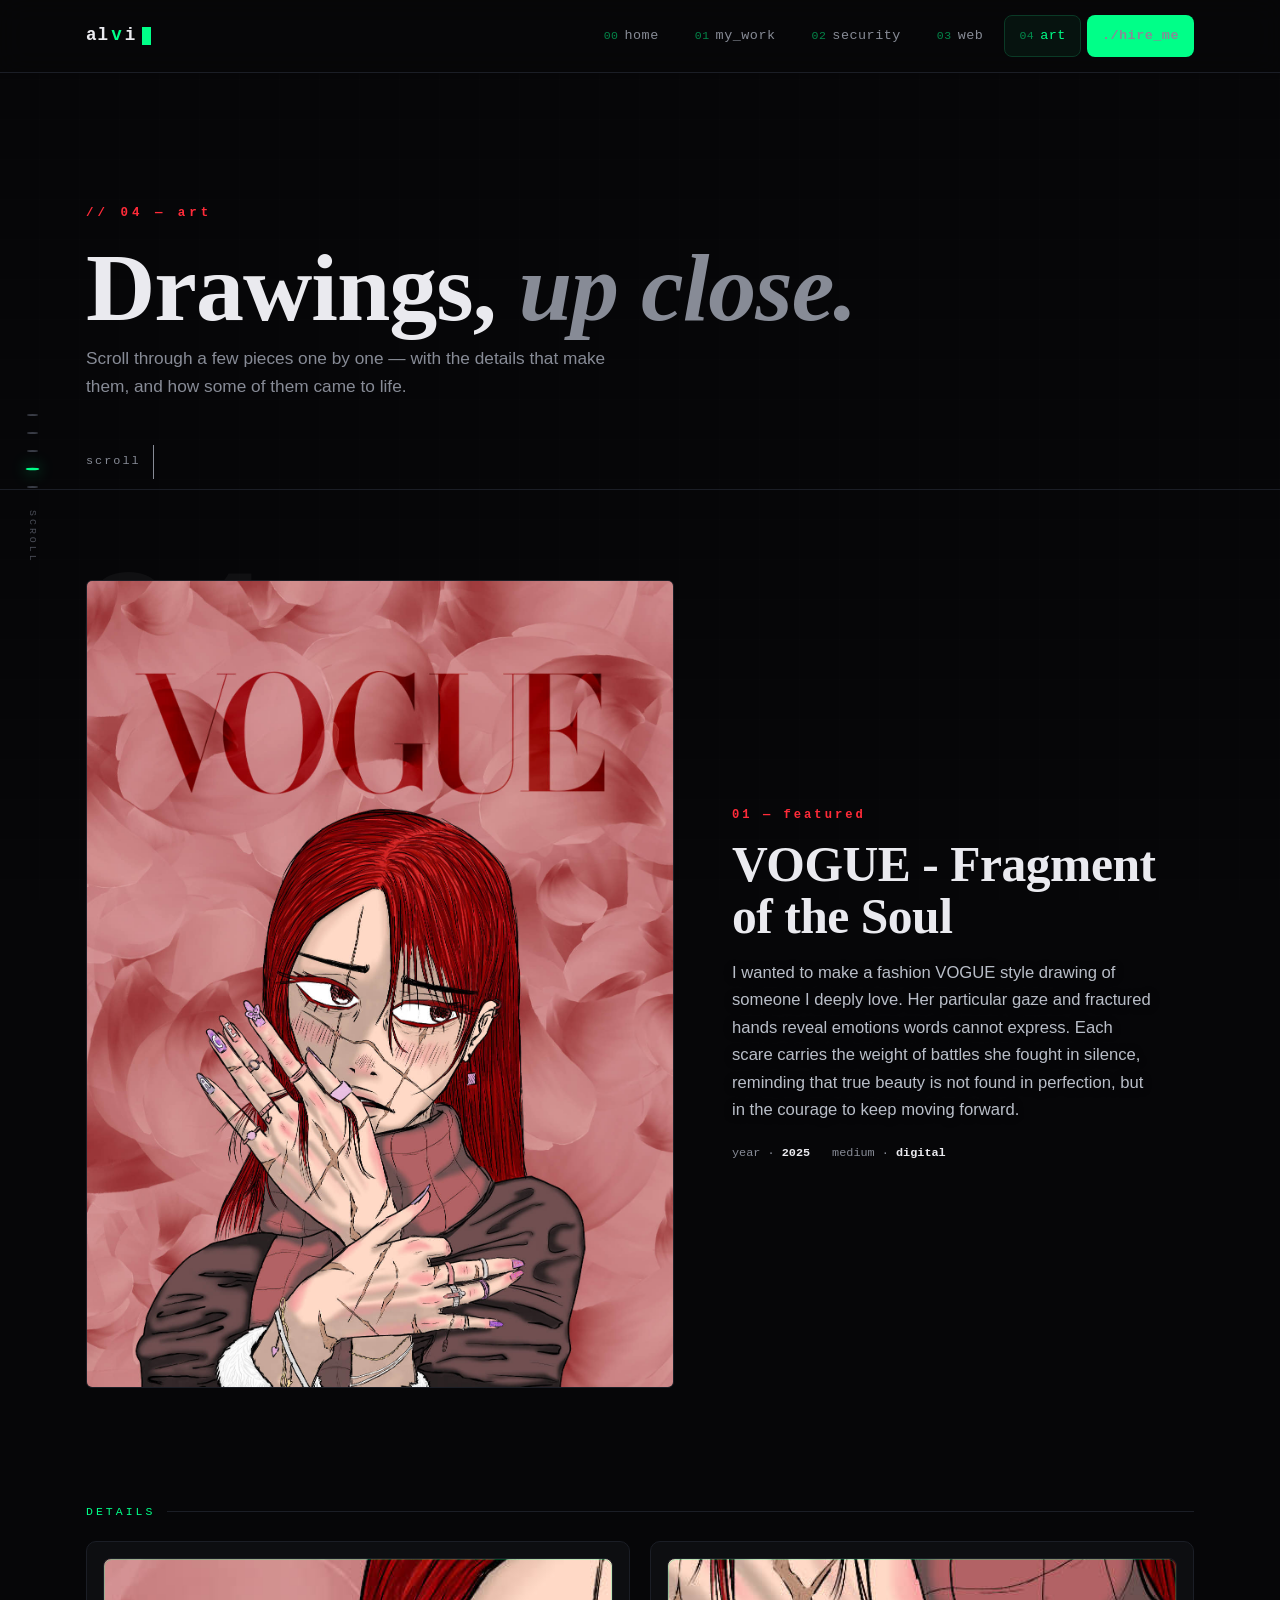
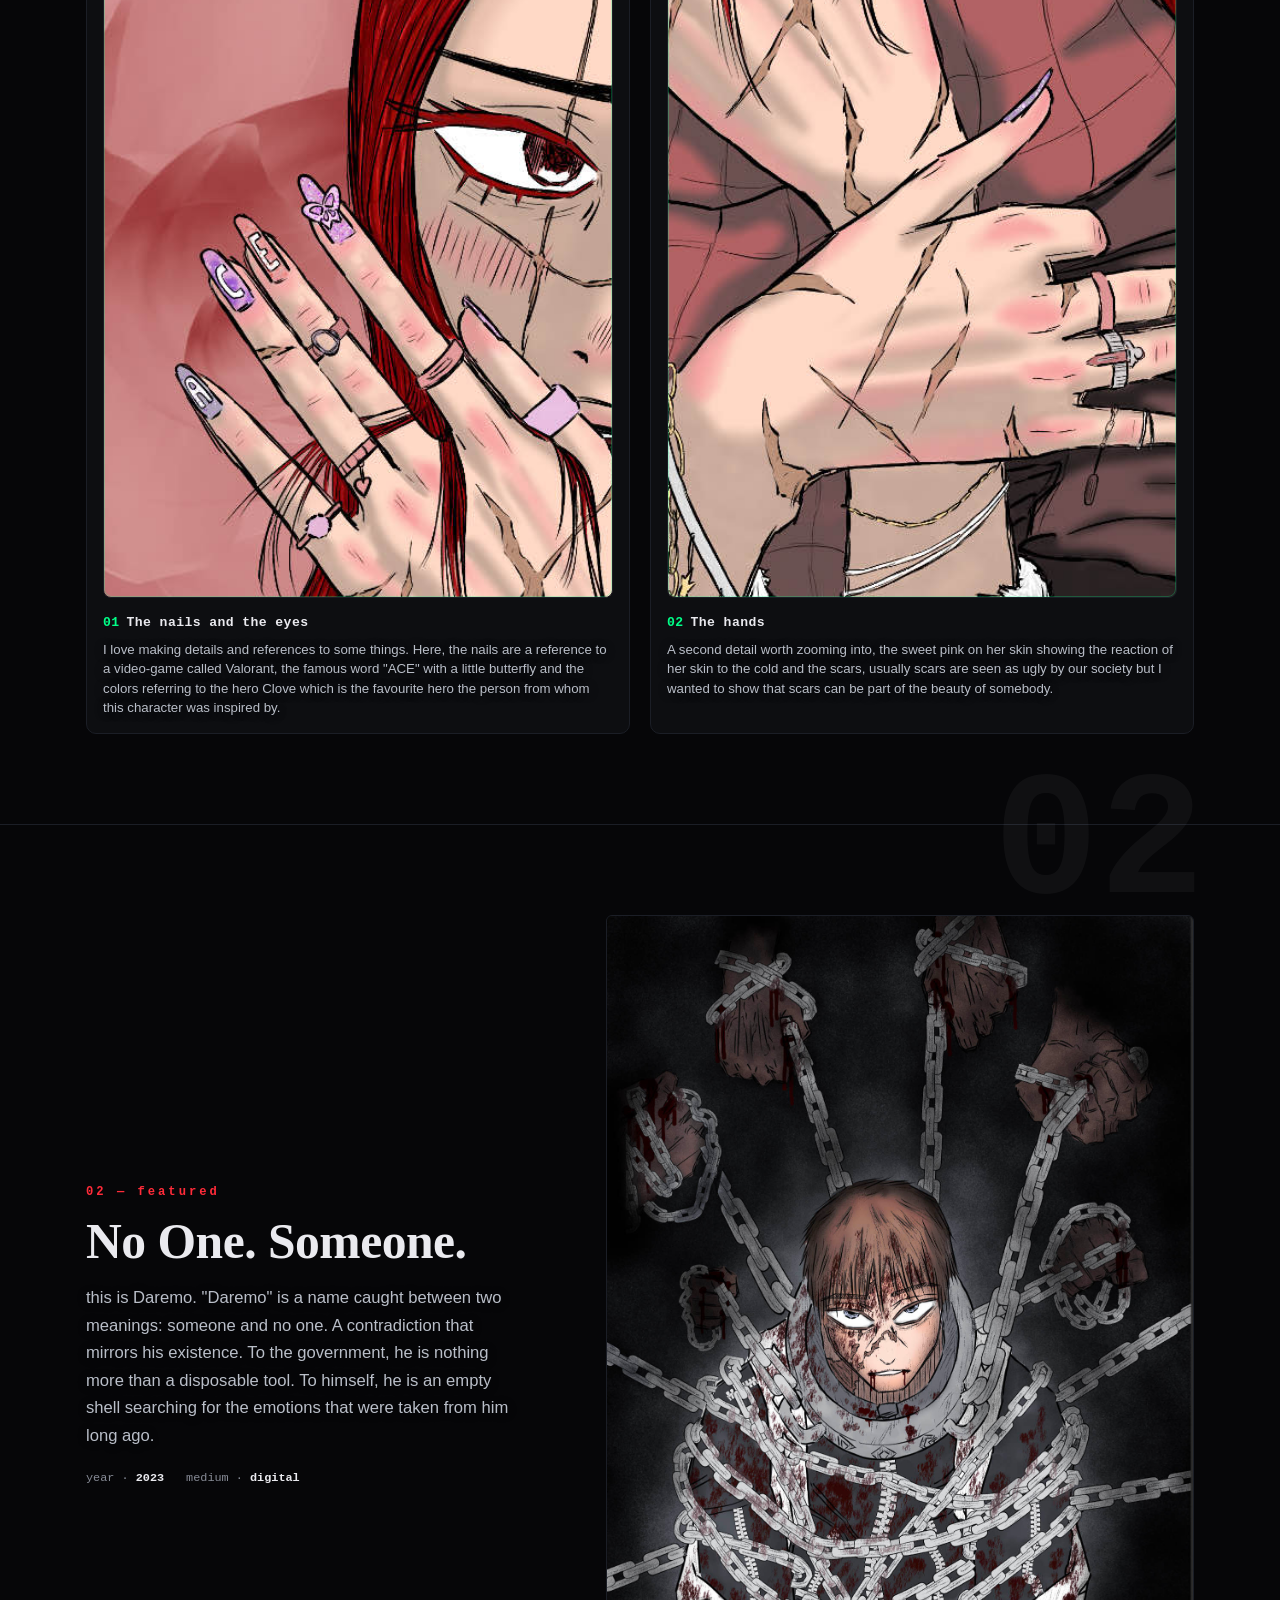
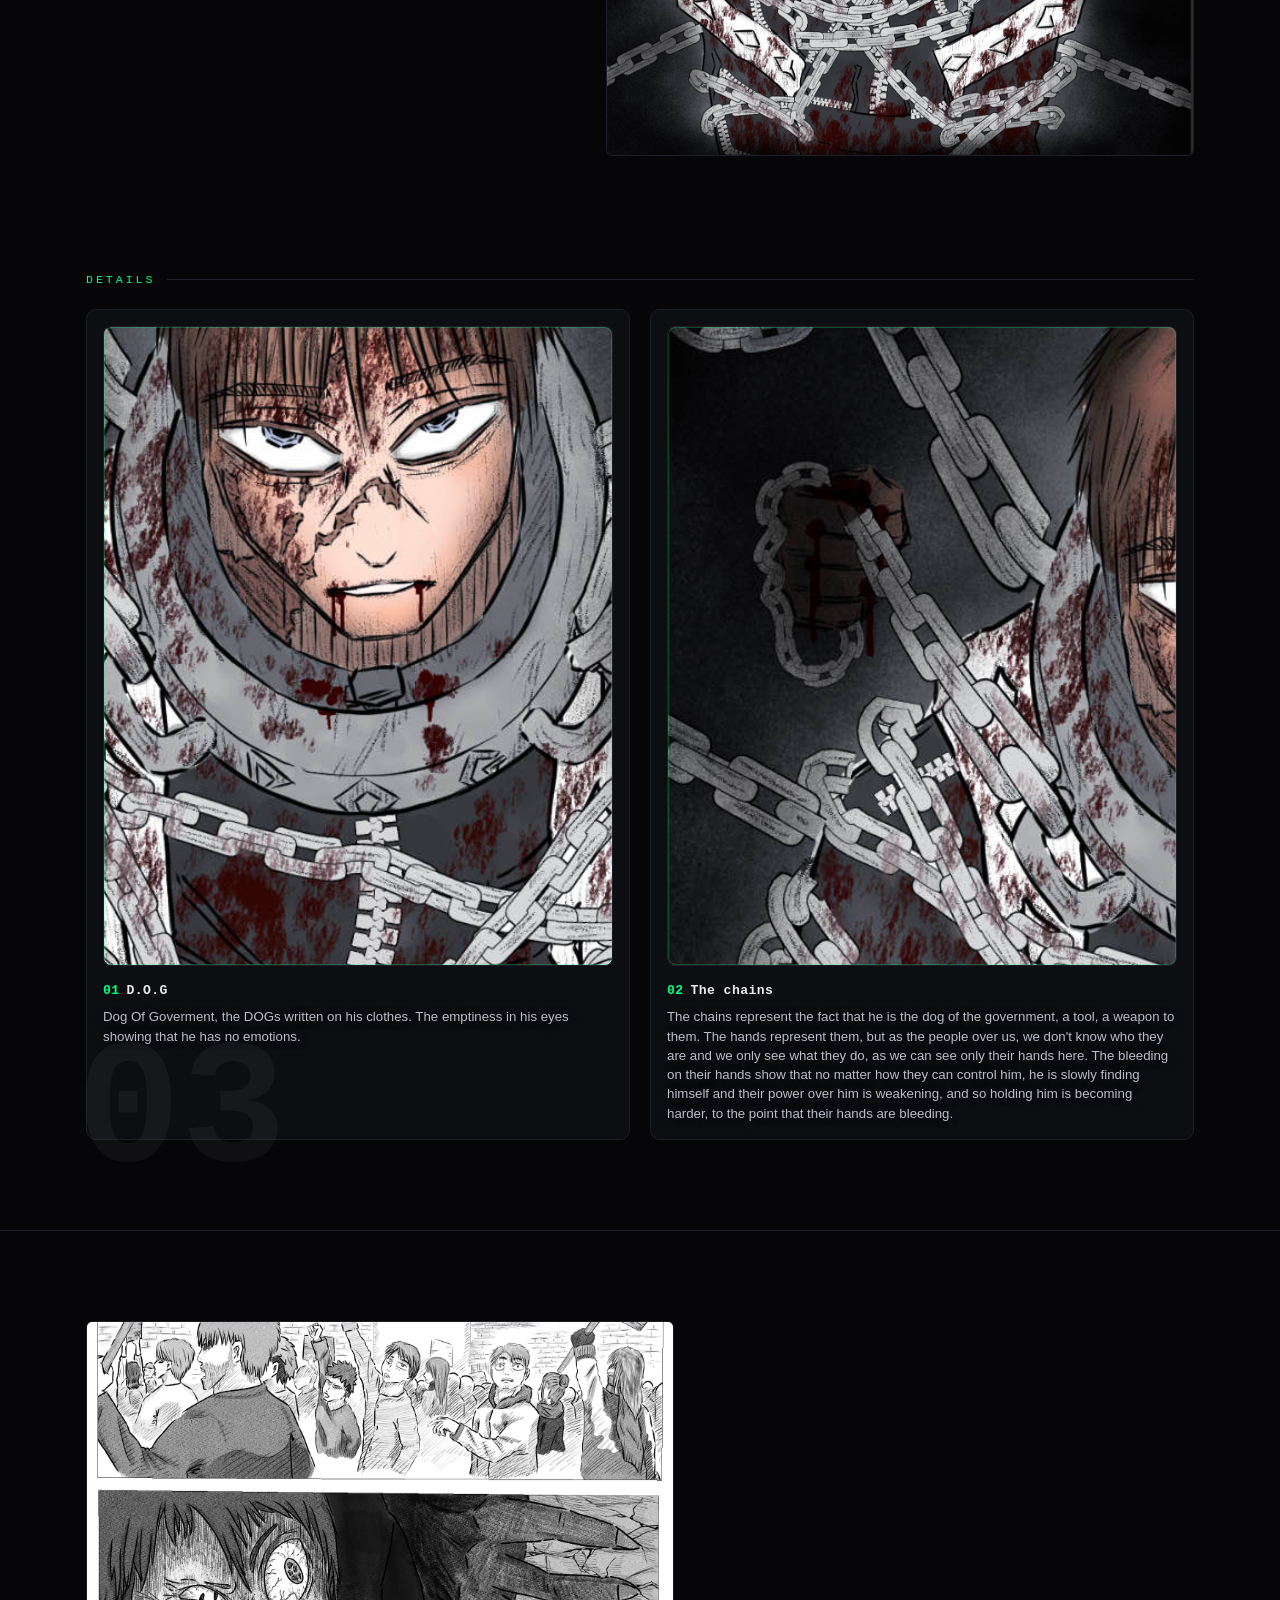
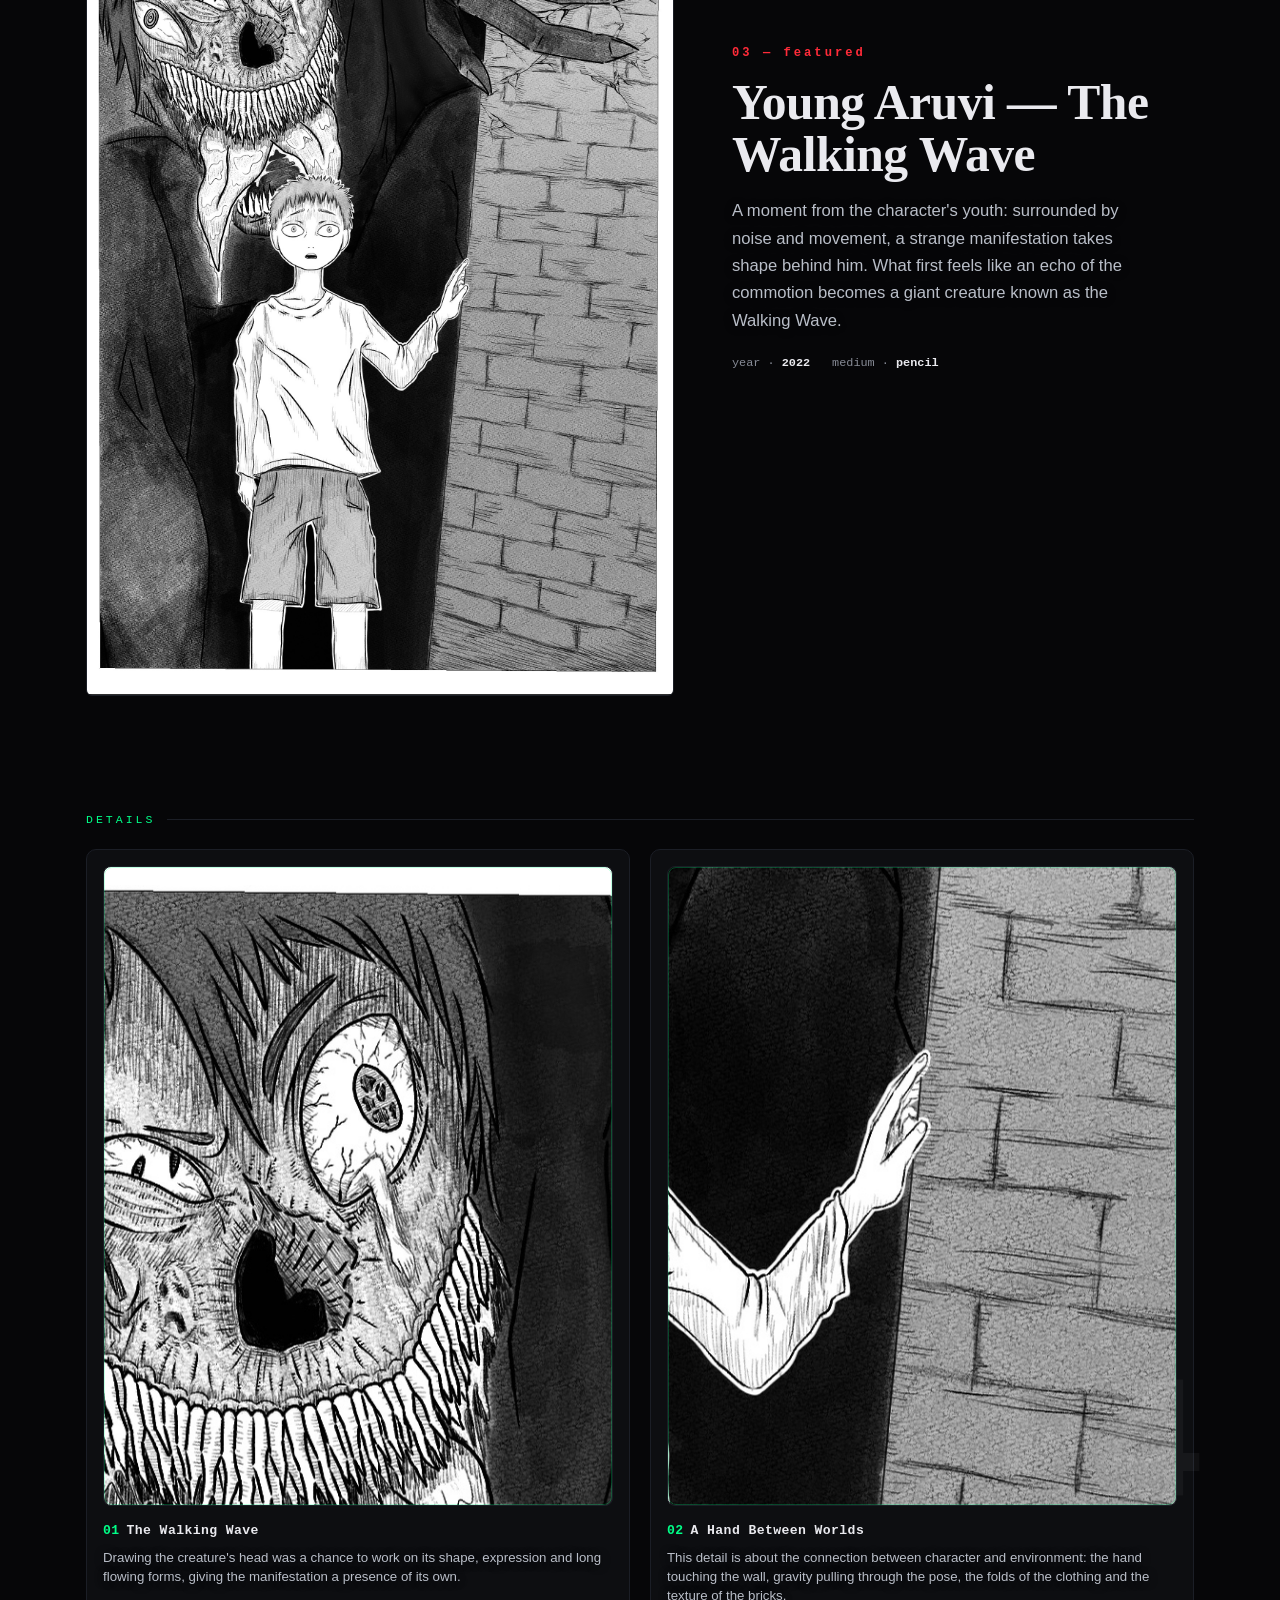
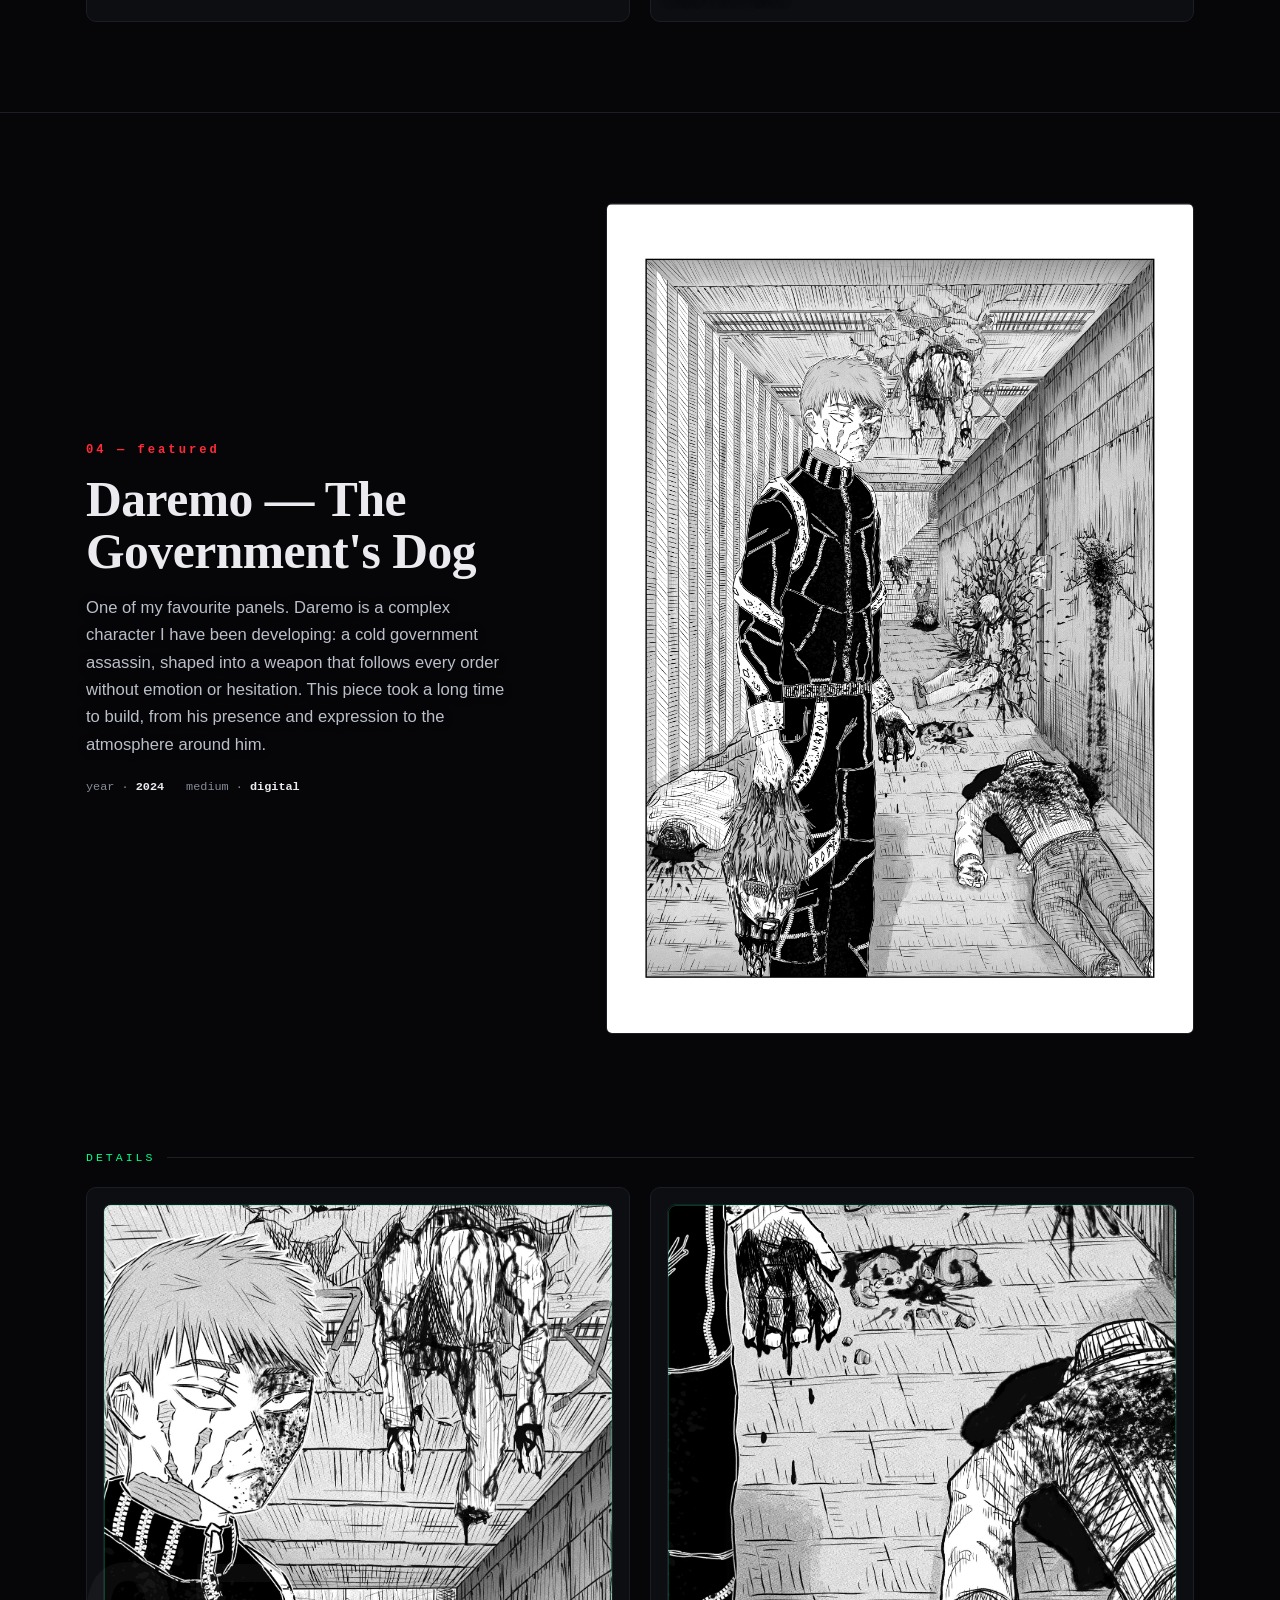
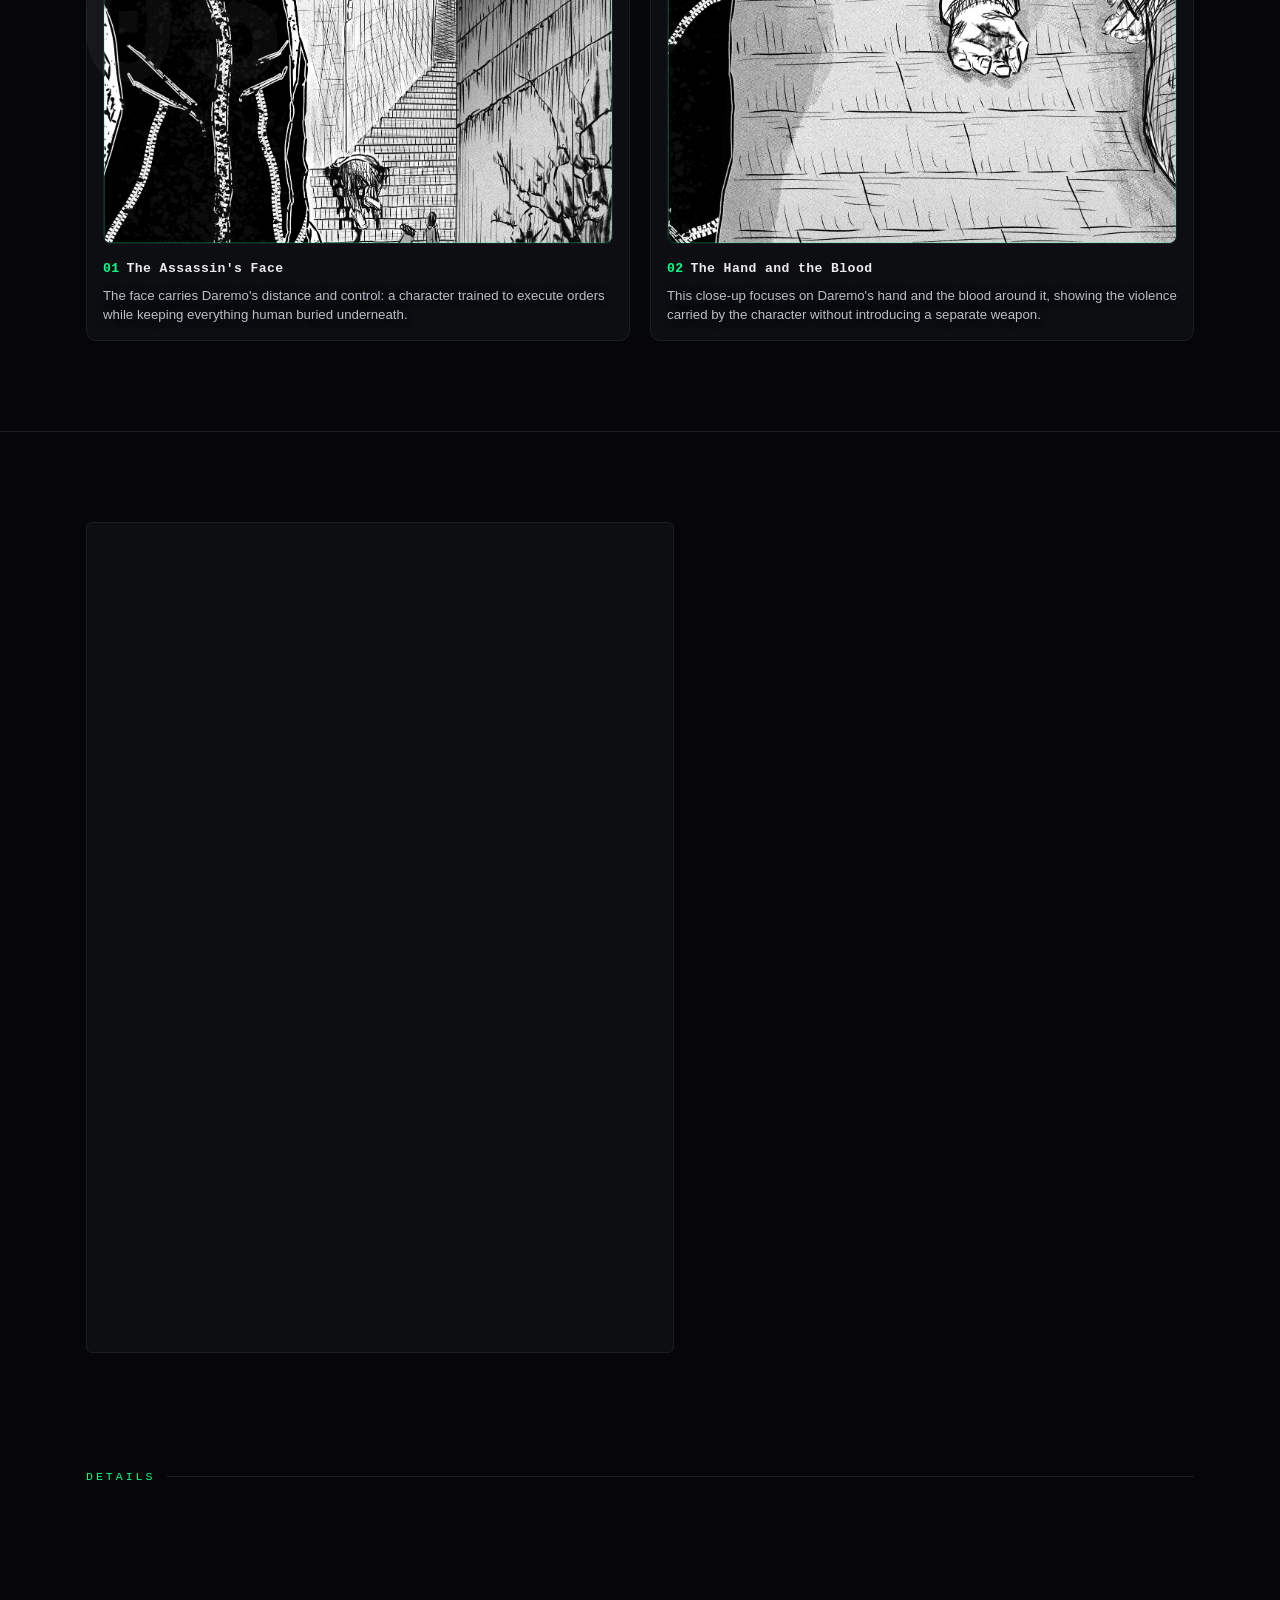
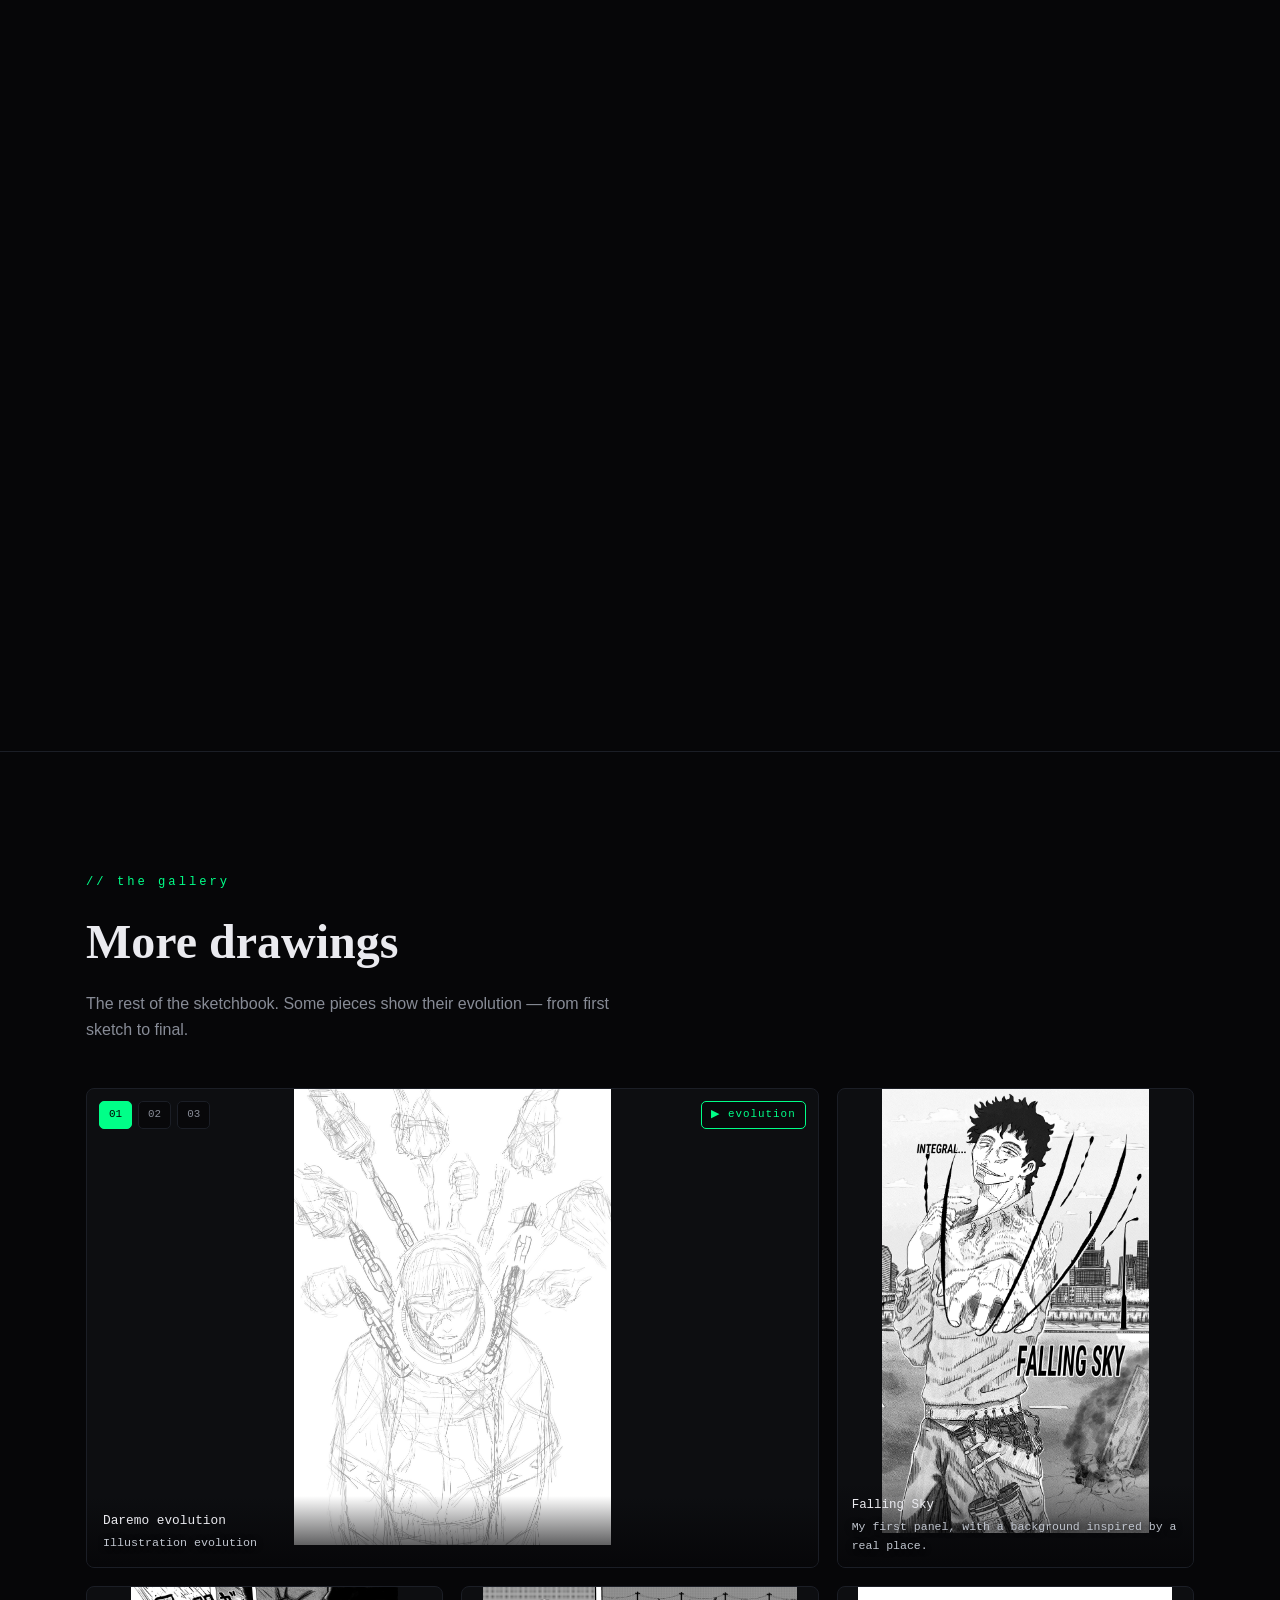
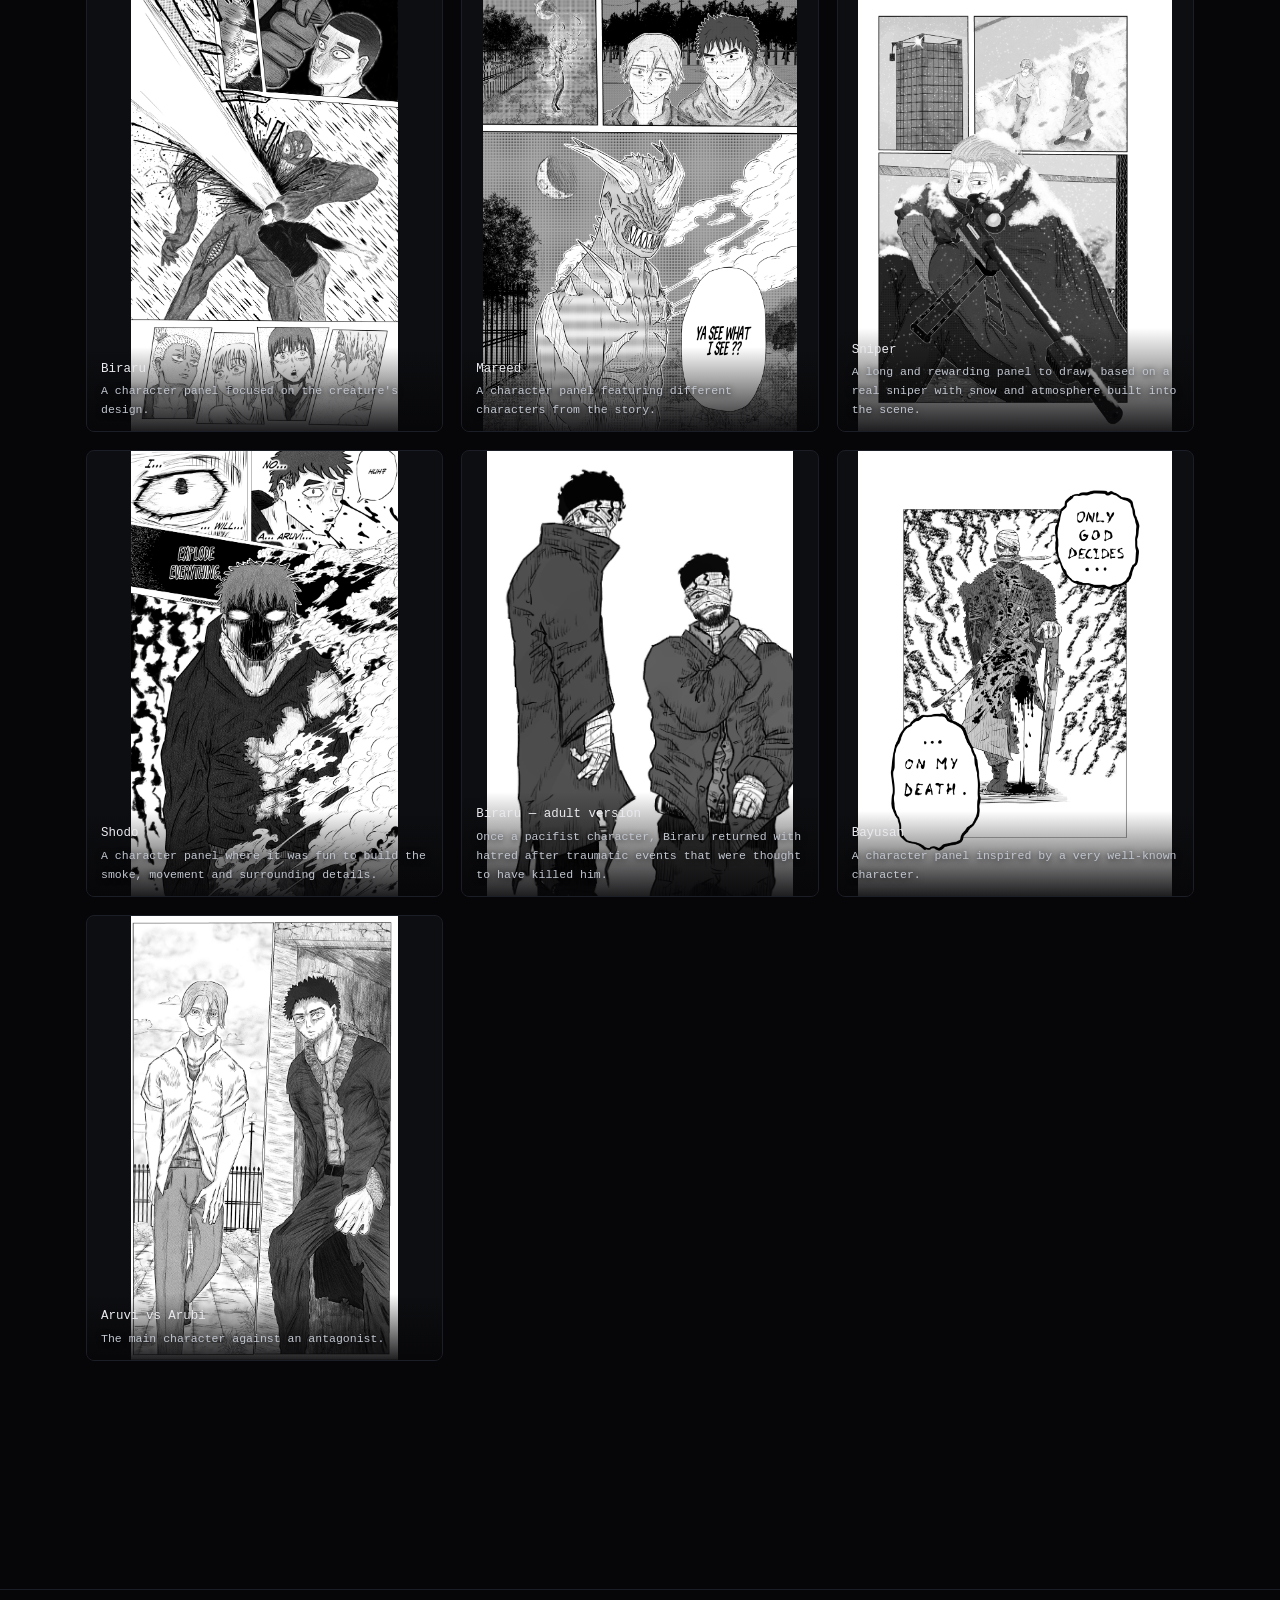
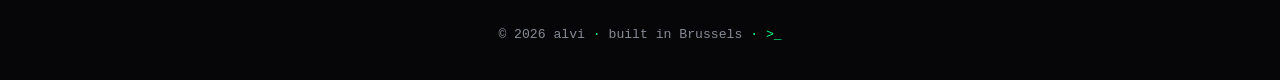
==== pages/art.html @ 83136099 "Refine featured artwork titles and Madmen zoom" ====
<!DOCTYPE html>
<html lang="en">
<head>
<meta charset="UTF-8">
<meta name="viewport" content="width=device-width, initial-scale=1.0">
<meta name="description" content="Alvi's art — drawings, details and evolution.">
<meta name="referrer" content="strict-origin-when-cross-origin">
<title>Alvi — Art</title>
<link rel="stylesheet" href="../css/styles.css">
<style>
  :root{--serif:Georgia,"Times New Roman",serif}
  body{background:#060608}

  /* intro */
  .art-intro{padding:130px 0 10px}
  .art-intro .k{font-family:var(--mono);color:var(--red);letter-spacing:4px;font-size:.78rem;font-weight:700}
  .art-intro h1{font-family:var(--serif);font-weight:700;font-size:clamp(2.8rem,8vw,6rem);line-height:1;letter-spacing:-1px;margin:16px 0 8px}
  .art-intro h1 em{font-style:italic;color:var(--dim)}
  .art-intro p{color:var(--dim);max-width:560px;font-size:1.08rem}
  .scrollhint{display:flex;align-items:center;gap:12px;margin-top:44px;font-family:var(--mono);font-size:.74rem;color:var(--dim);letter-spacing:2px}
  .scrollhint .arw{width:1px;height:34px;background:var(--dim);position:relative;overflow:hidden}
  .scrollhint .arw::after{content:"";position:absolute;left:-1px;top:-100%;width:3px;height:100%;background:var(--green);animation:drop 1.8s ease-in-out infinite}
  @keyframes drop{0%{top:-100%}60%,100%{top:100%}}

  /* progress rail */
  .rail{position:fixed;left:24px;top:50%;transform:translateY(-50%);z-index:80;display:flex;flex-direction:column;gap:16px;align-items:center}
  .rail a{width:11px;height:11px;border-radius:50%;border:1px solid #3a3d47;transition:.3s;display:block}
  .rail a.on{background:var(--green);border-color:var(--green);box-shadow:0 0 12px var(--green);transform:scale(1.25)}
  .rail .cap{writing-mode:vertical-rl;font-family:var(--mono);font-size:.62rem;color:#4a4d57;letter-spacing:3px;margin-top:6px}

  /* featured */
  .feature{position:relative;min-height:100vh;display:flex;align-items:center;padding:90px 0;border-top:1px solid var(--border)}
  .feat-grid{display:grid;grid-template-columns:1.12fr .88fr;gap:58px;align-items:center;width:100%}
  .feature[data-side="right"] .feat-art{order:2}
  .feature[data-side="right"] .feat-grid{grid-template-columns:.88fr 1.12fr}
  .feat-art{position:relative}
  .feat-art .idx{position:absolute;font-family:var(--mono);font-weight:900;font-size:clamp(5rem,14vw,11rem);color:rgba(255,255,255,.045);top:-.42em;left:-.06em;z-index:0;pointer-events:none;user-select:none}
  .feature[data-side="right"] .feat-art .idx{left:auto;right:-.06em}
  .imgbox{position:relative;z-index:1;overflow:hidden;border:1px solid var(--border);border-radius:6px;background:var(--panel)}
  .imgbox .ph{aspect-ratio:4/5;display:flex;align-items:center;justify-content:center;font-family:var(--mono);color:#2b2e37;letter-spacing:3px}
  .imgbox img{display:block;width:100%;height:auto;
    clip-path:inset(0 100% 0 0);transform:scale(1.07);
    transition:clip-path 1.15s cubic-bezier(.76,0,.24,1),transform 1.35s cubic-bezier(.76,0,.24,1)}
  .feature[data-side="right"] .imgbox img{clip-path:inset(0 0 0 100%)}
  .feature.in .imgbox img{clip-path:inset(0 0 0 0);transform:scale(1)}

  .feat-text .k{font-family:var(--mono);color:var(--red);letter-spacing:3px;font-size:.76rem;font-weight:700}
  .feat-text h2{font-family:var(--serif);font-size:clamp(2rem,4vw,3.1rem);font-weight:700;letter-spacing:-.5px;margin:14px 0 16px;line-height:1.05}
  .feat-text p{color:#b9bec8;font-size:1.04rem;max-width:46ch;text-shadow:0 1px 10px rgba(0,0,0,.45)}
  .feat-text .meta{font-family:var(--mono);font-size:.74rem;color:var(--dim);margin-top:20px;display:flex;gap:22px;flex-wrap:wrap}
  .feat-text .meta b{color:var(--text);font-weight:600}
  .feat-text .rr{opacity:0;transform:translateY(28px);transition:opacity .8s cubic-bezier(.2,.7,.2,1),transform .8s cubic-bezier(.2,.7,.2,1)}
  .feature.in .feat-text .rr{opacity:1;transform:none}
  .feature.in .feat-text .rr:nth-child(1){transition-delay:.15s}
  .feature.in .feat-text .rr:nth-child(2){transition-delay:.28s}
  .feature.in .feat-text .rr:nth-child(3){transition-delay:.41s}
  .feature.in .feat-text .rr:nth-child(4){transition-delay:.54s}

  /* details / zooms */
  .feat-details{grid-column:1 / -1;order:3;margin-top:56px}
  .fd-head{font-family:var(--mono);font-size:.72rem;letter-spacing:3px;color:var(--green);text-transform:uppercase;margin-bottom:20px;display:flex;align-items:center;gap:12px}
  .fd-head::after{content:"";height:1px;flex:1;background:var(--border)}
  .fd-grid{display:grid;grid-template-columns:repeat(2,1fr);gap:20px}
  .zoom-card{display:flex;flex-direction:column;gap:14px;align-items:stretch;background:var(--panel);border:1px solid var(--border);border-radius:10px;padding:16px;opacity:0;transform:translateY(20px) scale(.98);transition:.7s cubic-bezier(.2,.7,.2,1)}
  .feature.in .zoom-card{opacity:1;transform:none}
  .feature.in .zoom-card:nth-child(2){transition-delay:.15s}
  .zoom{width:100%;height:640px;border-radius:8px;border:1px solid var(--border);
    background-repeat:no-repeat;background-size:300%;position:relative;overflow:hidden;
    animation:breathe 9s ease-in-out infinite alternate}
  .zoom::after{content:"";position:absolute;inset:0;border:1px solid rgba(0,255,136,.25);border-radius:8px}
  .zoom.z-a{background-position:26% 22%}
  .zoom.z-b{background-position:72% 64%}
  .zoom.z-c{background-position:40% 78%}
  .zoom.z-d{background-position:60% 20%}
  @keyframes breathe{from{background-size:300%}to{background-size:345%}}
  .zoom-card .zc h5{font-family:var(--mono);font-size:.82rem;color:var(--text);letter-spacing:.4px}
  .zoom-card .zc h5 span{color:var(--green);margin-right:7px}
  .zoom-card .zc p{color:#b9bec8;font-size:.83rem;margin-top:6px;line-height:1.45;text-shadow:0 1px 8px rgba(0,0,0,.5)}

  /* gallery */
  .gallery{padding:120px 0 40px;border-top:1px solid var(--border)}
  .gal-head{margin-bottom:44px}
  .gal-head .k{font-family:var(--mono);color:var(--green);letter-spacing:3px;font-size:.76rem}
  .gal-head h2{font-family:var(--serif);font-size:clamp(1.9rem,4.5vw,3rem);font-weight:700;margin-top:10px}
  .gal-head p{color:var(--dim);margin-top:10px;max-width:560px}
  .gal-grid{display:grid;grid-template-columns:repeat(3,1fr);gap:18px}
  .gitem{position:relative;overflow:hidden;border:1px solid var(--border);border-radius:8px;background:var(--panel);
    opacity:0;transform:translateY(26px);transition:opacity .7s ease,transform .7s ease}
  .gitem.show{opacity:1;transform:none}
  .gitem .box{aspect-ratio:4/5;position:relative}
  .gitem .box .ph{position:absolute;inset:0;display:flex;align-items:center;justify-content:center;font-family:var(--mono);color:#2b2e37;font-size:.85rem;letter-spacing:2px}
  .gitem img{position:absolute;inset:0;width:100%;height:100%;object-fit:contain;transition:transform .6s ease,filter .6s ease}
  .gitem:hover img{transform:scale(1.03)}
  .gcap{position:absolute;left:0;bottom:0;right:0;padding:12px 14px;background:linear-gradient(0deg,rgba(6,6,8,.9),transparent);font-family:var(--mono);font-size:.78rem;color:var(--text)}
  .gcap span{color:#c1c6cf;display:block;font-size:.72rem;margin-top:2px;text-shadow:0 1px 6px #060608}

  /* evolution item (spans 2, auto-cycles frames) */
  .evo{grid-column:span 2;position:relative;overflow:hidden;border:1px solid var(--border);border-radius:8px;background:var(--panel);
    opacity:0;transform:translateY(26px);transition:opacity .7s ease,transform .7s ease}
  .evo.show{opacity:1;transform:none}
  .evo .stack{position:relative;aspect-ratio:16/10}
  .evo .stack .ph{position:absolute;inset:0;display:flex;align-items:center;justify-content:center;font-family:var(--mono);color:#2b2e37;letter-spacing:2px}
  .evo .stack img{position:absolute;inset:0;width:100%;height:100%;object-fit:contain;opacity:0;transition:opacity .9s ease}
  .evo .stack img.active{opacity:1}
  .evo .badge{position:absolute;top:12px;right:12px;font-family:var(--mono);font-size:.68rem;color:var(--green);border:1px solid var(--green);padding:4px 9px;border-radius:5px;background:rgba(6,6,8,.6);letter-spacing:1px;z-index:3}
  .evo .steps{position:absolute;top:12px;left:12px;display:flex;gap:6px;z-index:3}
  .evo .steps span{font-family:var(--mono);font-size:.68rem;padding:4px 9px;border:1px solid var(--border);background:rgba(6,6,8,.7);color:var(--dim);border-radius:5px;transition:.3s}
  .evo .steps span.on{color:#000;background:var(--green);border-color:var(--green)}
  .evo .lab{position:absolute;left:0;bottom:0;right:0;padding:14px 16px;background:linear-gradient(0deg,rgba(6,6,8,.92),transparent);font-family:var(--mono);font-size:.8rem;color:var(--text);z-index:3}
  .evo .lab span{color:#c1c6cf;display:block;font-size:.73rem;margin-top:3px;text-shadow:0 1px 6px #060608}

  .backrow{padding:40px 0 96px}

  /* image lightbox */
  .lightbox{position:fixed;inset:0;z-index:200;display:grid;place-items:center;padding:28px;background:rgba(3,3,5,.92);opacity:0;visibility:hidden;transition:opacity .25s ease,visibility .25s ease}
  .lightbox.open{opacity:1;visibility:visible}
  .lightbox img{max-width:min(1120px,92vw);max-height:86vh;width:auto;height:auto;object-fit:contain;border:1px solid var(--border);box-shadow:0 24px 80px rgba(0,0,0,.65);pointer-events:auto;user-select:none}
  .lightbox-close{position:absolute;top:20px;right:24px;width:42px;height:42px;border:1px solid var(--border);border-radius:6px;background:var(--panel);color:var(--text);font:700 1.2rem var(--mono);cursor:pointer}
  .lightbox-close:hover{border-color:var(--green);color:var(--green)}
  .lightbox-caption{position:absolute;left:28px;bottom:22px;color:var(--dim);font:700 .72rem var(--mono);letter-spacing:1px}
  .lightbox-target{cursor:zoom-in;pointer-events:auto}

  @media(max-width:860px){
    .feat-grid,.feature[data-side="right"] .feat-grid{grid-template-columns:1fr;gap:34px}
    .feature[data-side="right"] .feat-art{order:0}
    .fd-grid{grid-template-columns:1fr}
    .gal-grid{grid-template-columns:1fr 1fr}
    .evo{grid-column:span 2}
    .rail{display:none}
    .feature{min-height:auto;padding:70px 0}
  }
  @media(max-width:520px){.gal-grid{grid-template-columns:1fr}.evo{grid-column:span 1}}
</style>
</head>
<body>

<header>
  <div class="wrap">
    <nav>
      <a class="brand" href="../index.html">al<span class="p">v</span>i<span class="cur"></span></a>
      <button class="menu-btn" id="menuBtn" aria-label="Menu">[≡]</button>
      <div class="nav-links" id="navLinks">
        <a href="../index.html" data-text="home"><span class="idx">00</span>home</a>
        <a href="work.html" data-text="my_work"><span class="idx">01</span>my_work</a>
        <a href="security.html" data-text="security"><span class="idx">02</span>security</a>
        <a href="web.html" data-text="web"><span class="idx">03</span>web</a>
        <a href="art.html" class="active" data-text="art"><span class="idx">04</span>art</a>
        <a class="nav-cta" href="../index.html#contact">./hire_me</a>
      </div>
    </nav>
  </div>
</header>

<!-- progress rail -->
<nav class="rail" aria-hidden="true">
  <a href="#f1" data-i="0"></a>
  <a href="#f2" data-i="1"></a>
  <a href="#f3" data-i="2"></a>
  <a href="#f4" data-i="3"></a>
  <a href="#f5" data-i="4"></a>
  <span class="cap">SCROLL</span>
</nav>

<!-- intro -->
<section class="art-intro">
  <div class="wrap">
    <div class="k reveal">// 04 — art</div>
    <h1 class="reveal">Drawings, <em>up close.</em></h1>
    <p class="reveal">Scroll through a few pieces one by one — with the details that make them, and how some of them came to life.</p>
    <div class="scrollhint reveal"><span>scroll</span><span class="arw"></span></div>
  </div>
</section>

<!-- FEATURED 1 -->
<section class="feature" id="f1" data-side="left">
  <div class="wrap">
    <div class="feat-grid">
      <div class="feat-art">
        <div class="idx" data-par="0.08">01</div>
        <div class="imgbox">
          <div class="ph" data-ph>drawing 01</div>
          <img src="../assets/art/redhair-girl-Vogue.jpg" alt="Artwork 1" loading="eager" fetchpriority="high" decoding="async" onerror="this.style.display='none';var p=this.parentNode.querySelector('[data-ph]');if(p)p.style.display='flex';">
        </div>
      </div>
      <div class="feat-text">
        <div class="k rr">01 — featured</div>
        <h2 class="rr">VOGUE - Fragment of the Soul </h2>
        <p class="rr">I wanted to make a fashion VOGUE style drawing of someone I deeply love. Her particular gaze and fractured hands reveal emotions words cannot express. Each scare carries the weight of battles she fought in silence, reminding that true beauty is not found in perfection, but in the courage to keep moving forward.</p>
        <div class="meta rr"><span>year · <b>2025</b></span><span>medium · <b>digital</b></span></div>
      </div>

      <div class="feat-details">
        <div class="fd-head">details</div>
        <div class="fd-grid">
          <div class="zoom-card">
            <div class="zoom" style="background-image:url('../assets/art/redhair-girl-Vogue.jpg');background-position:21% 60%"></div>
            <div class="zc"><h5><span>01</span>The nails and the eyes</h5><p>I love making details and references to some things. Here, the nails are a reference to a video-game called Valorant, the famous word "ACE" with a little butterfly and the colors referring to the hero Clove which is the favourite hero the person from whom this character was inspired by.</p></div>
          </div>
          <div class="zoom-card">
            <div class="zoom" style="background-image:url('../assets/art/redhair-girl-Vogue.jpg');background-position:50% 100%"></div>
            <div class="zc"><h5><span>02</span>The hands</h5><p>A second detail worth zooming into, the sweet pink on her skin showing the reaction of her skin to the cold and the scars, usually scars are seen as ugly by our society but I wanted to show that scars can be part of the beauty of somebody.</p></div>
          </div>
        </div>
      </div>
    </div>
  </div>
</section>

<!-- FEATURED 2 -->
<section class="feature" id="f2" data-side="right">
  <div class="wrap">
    <div class="feat-grid">
      <div class="feat-art">
        <div class="idx" data-par="0.08">02</div>
        <div class="imgbox">
          <div class="ph" data-ph>drawing 02</div>
          <img src="../assets/art/daremo-illustration.jpg" alt="Artwork 2" loading="eager" decoding="async" onerror="this.style.display='none';var p=this.parentNode.querySelector('[data-ph]');if(p)p.style.display='flex';">
        </div>
      </div>
      <div class="feat-text">
        <div class="k rr">02 — featured</div>
        <h2 class="rr">No One. Someone.</h2>
        <p class="rr">this is Daremo. "Daremo" is a name caught between two meanings: someone and no one. A contradiction that mirrors his existence. To the government, he is nothing more than a disposable tool. To himself, he is an empty shell searching for the emotions that were taken from him long ago.</p>
        <div class="meta rr"><span>year · <b>2023</b></span><span>medium · <b>digital</b></span></div>
      </div>

      <div class="feat-details">
        <div class="fd-head">details</div>
        <div class="fd-grid">
          <div class="zoom-card">
            <div class="zoom z-c" style="background-image:url('../assets/art/daremo-illustration.jpg');background-position: 45% 60%;"></div>
            <div class="zc"><h5><span>01</span>D.O.G</h5><p>Dog Of Goverment, the DOGs written on his clothes. The emptiness in his eyes showing that he has no emotions.</p></div>
          </div>
          <div class="zoom-card">
            <div class="zoom" style="background-image:url('../assets/art/daremo-illustration.jpg');background-position: 10% 50%;"></div>
            <div class="zc"><h5><span>02</span>The chains</h5><p>The chains represent the fact that he is the dog of the government, a tool, a weapon to them. The hands represent them, but as the people over us, we don't know who they are and we only see what they do, as we can see only their hands here. The bleeding on their hands show that no matter how they can control him, he is slowly finding himself and their power over him is weakening, and so holding him is becoming harder, to the point that their hands are bleeding.</p></div>
          </div>
        </div>
      </div>
    </div>
  </div>
</section>

<!-- FEATURED 3 -->
<section class="feature" id="f3" data-side="left">
  <div class="wrap">
    <div class="feat-grid">
      <div class="feat-art">
        <div class="idx" data-par="0.08">03</div>
        <div class="imgbox">
          <div class="ph" data-ph>drawing 03</div>
          <img src="../assets/art/young-aruvi.jpg" alt="Young Alvi" loading="eager" decoding="async" onerror="this.style.display='none';var p=this.parentNode.querySelector('[data-ph]');if(p)p.style.display='flex';">
        </div>
      </div>
      <div class="feat-text">
        <div class="k rr">03 — featured</div>
        <h2 class="rr">Young Aruvi — The Walking Wave</h2>
        <p class="rr">A moment from the character's youth: surrounded by noise and movement, a strange manifestation takes shape behind him. What first feels like an echo of the commotion becomes a giant creature known as the Walking Wave.</p>
        <div class="meta rr"><span>year · <b>2022</b></span><span>medium · <b>pencil</b></span></div>
      </div>

      <div class="feat-details">
        <div class="fd-head">details</div>
        <div class="fd-grid">
          <div class="zoom-card">
            <div class="zoom z-a" style="background-image:url('../assets/art/young-aruvi.jpg')"></div>
            <div class="zc"><h5><span>01</span>The Walking Wave</h5><p>Drawing the creature's head was a chance to work on its shape, expression and long flowing forms, giving the manifestation a presence of its own.</p></div>
          </div>
          <div class="zoom-card">
            <div class="zoom z-b" style="background-image:url('../assets/art/young-aruvi.jpg')"></div>
            <div class="zc"><h5><span>02</span>A Hand Between Worlds</h5><p>This detail is about the connection between character and environment: the hand touching the wall, gravity pulling through the pose, the folds of the clothing and the texture of the bricks.</p></div>
          </div>
        </div>
      </div>
    </div>
  </div>
</section>

<!-- FEATURED 4 -->
<section class="feature" id="f4" data-side="right">
  <div class="wrap">
    <div class="feat-grid">
      <div class="feat-art">
        <div class="idx" data-par="0.08">04</div>
        <div class="imgbox">
          <div class="ph" data-ph>drawing 04</div>
          <img src="../assets/art/daremo-panel.jpg" alt="Daremo Panel" loading="eager" decoding="async" onerror="this.style.display='none';var p=this.parentNode.querySelector('[data-ph]');if(p)p.style.display='flex';">
        </div>
      </div>
      <div class="feat-text">
        <div class="k rr">04 — featured</div>
        <h2 class="rr">Daremo — The Government's Dog</h2>
        <p class="rr">One of my favourite panels. Daremo is a complex character I have been developing: a cold government assassin, shaped into a weapon that follows every order without emotion or hesitation. This piece took a long time to build, from his presence and expression to the atmosphere around him.</p>
        <div class="meta rr"><span>year · <b>2024</b></span><span>medium · <b>digital</b></span></div>
      </div>

      <div class="feat-details">
        <div class="fd-head">details</div>
        <div class="fd-grid">
          <div class="zoom-card">
            <div class="zoom z-c" style="background-image:url('../assets/art/daremo-panel.jpg');background-position:50% 24%"></div>
            <div class="zc"><h5><span>01</span>The Assassin's Face</h5><p>The face carries Daremo's distance and control: a character trained to execute orders while keeping everything human buried underneath.</p></div>
          </div>
          <div class="zoom-card">
            <div class="zoom z-d" style="background-image:url('../assets/art/daremo-panel.jpg');background-position:62% 86%"></div>
            <div class="zc"><h5><span>02</span>The Hand and the Blood</h5><p>This close-up focuses on Daremo's hand and the blood around it, showing the violence carried by the character without introducing a separate weapon.</p></div>
          </div>
        </div>
      </div>
    </div>
  </div>
</section>

<!-- FEATURED 5 -->
<section class="feature" id="f5" data-side="left">
  <div class="wrap">
    <div class="feat-grid">
      <div class="feat-art">
        <div class="idx" data-par="0.08">05</div>
        <div class="imgbox">
          <div class="ph" data-ph>drawing 05</div>
          <img src="../assets/art/madmen-panel.png" alt="Madmen Panel" loading="eager" decoding="async" onerror="this.style.display='none';var p=this.parentNode.querySelector('[data-ph]');if(p)p.style.display='flex';">
        </div>
      </div>
      <div class="feat-text">
        <div class="k rr">05 — featured</div>
        <h2 class="rr">When Madmen Meet</h2>
        <p class="rr">A panel built around the tension between two characters who should never meet. The expressions, framing and sharp contrast were especially fun to develop.</p>
        <div class="meta rr"><span>year · <b>2025</b></span><span>medium · <b>digital</b></span></div>
      </div>

      <div class="feat-details">
        <div class="fd-head">details</div>
        <div class="fd-grid">
          <div class="zoom-card">
            <div class="zoom z-d" style="background-image:url('../assets/art/madmen-panel.png');background-position:50% 82%"></div>
            <div class="zc"><h5><span>01</span>The Grin Below</h5><p>A closer look at the lower character's face, expression and hand: the details that make the meeting feel unsettling and alive.</p></div>
          </div>
        </div>
      </div>
    </div>
  </div>
</section>

<!-- GALLERY -->
<section class="gallery">
  <div class="wrap">
    <div class="gal-head">
      <div class="k">// the gallery</div>
      <h2>More drawings</h2>
      <p>The rest of the sketchbook. Some pieces show their evolution — from first sketch to final.</p>
    </div>
    <div class="gal-grid">

      <!-- evolution item: multiple frames auto-cycle -->
      <figure class="evo">
        <span class="badge">▶ evolution</span>
        <div class="steps"><span class="on">01</span><span>02</span><span>03</span></div>
        <div class="stack">
          <div class="ph" data-ph>evolution</div>
          <img class="active" src="../assets/art/daremo-illustration-1.jpg" alt="Daremo illustration 1" loading="eager" decoding="async" onerror="this.style.display='none'">
          <img src="../assets/art/daremo-illustration-2.jpg" alt="Daremo illustration 2" loading="eager" decoding="async" onerror="this.style.display='none'">
          <img src="../assets/art/daremo-illustration.jpg" alt="Daremo illustration" loading="eager" decoding="async" onerror="this.style.display='none'">
        </div>
        <figcaption class="lab">Daremo evolution<span>Illustration evolution</span></figcaption>
      </figure>

      <figure class="gitem"><div class="box"><div class="ph" data-ph>falling sky</div><img src="../assets/art/falling-sky-panel.jpg" alt="Falling Sky" loading="lazy" onerror="this.style.display='none'"></div><figcaption class="gcap">Falling Sky<span>My first panel, with a background inspired by a real place.</span></figcaption></figure>

      <figure class="gitem"><div class="box"><div class="ph" data-ph>biraru</div><img src="../assets/art/biraru-panel.jpg" alt="Biraru" loading="lazy" onerror="this.style.display='none'"></div><figcaption class="gcap">Biraru<span>A character panel focused on the creature's design.</span></figcaption></figure>

      <figure class="gitem"><div class="box"><div class="ph" data-ph>mareed</div><img src="../assets/art/Mareed-panel.jpg" alt="Mareed" loading="lazy" onerror="this.style.display='none'"></div><figcaption class="gcap">Mareed<span>A character panel featuring different characters from the story.</span></figcaption></figure>

      <figure class="gitem"><div class="box"><div class="ph" data-ph>sniper</div><img src="../assets/art/sniper-panel.jpg" alt="Sniper" loading="lazy" onerror="this.style.display='none'"></div><figcaption class="gcap">Sniper<span>A long and rewarding panel to draw, based on a real sniper with snow and atmosphere built into the scene.</span></figcaption></figure>

      <figure class="gitem"><div class="box"><div class="ph" data-ph>shodo</div><img src="../assets/art/shodo-panel.jpg" alt="Shodo" loading="lazy" onerror="this.style.display='none'"></div><figcaption class="gcap">Shodo<span>A character panel where it was fun to build the smoke, movement and surrounding details.</span></figcaption></figure>

      <figure class="gitem"><div class="box"><div class="ph" data-ph>biraru adult</div><img src="../assets/art/biraru-old.jpg" alt="Biraru adult version" loading="lazy" onerror="this.style.display='none'"></div><figcaption class="gcap">Biraru — adult version<span>Once a pacifist character, Biraru returned with hatred after traumatic events that were thought to have killed him.</span></figcaption></figure>

      <figure class="gitem"><div class="box"><div class="ph" data-ph>bayusan</div><img src="../assets/art/bayusan-panel.jpg" alt="Bayusan" loading="lazy" onerror="this.style.display='none'"></div><figcaption class="gcap">Bayusan<span>A character panel inspired by a very well-known character.</span></figcaption></figure>

      <figure class="gitem"><div class="box"><div class="ph" data-ph>aruvi and arubi</div><img src="../assets/art/aruvi-vs-arubi.jpg" alt="Aruvi versus Arubi" loading="lazy" onerror="this.style.display='none'"></div><figcaption class="gcap">Aruvi vs Arubi<span>The main character against an antagonist.</span></figcaption></figure>

    </div>

    <div class="backrow reveal">
      <a href="work.html" class="btn btn-ghost">← back to my_work</a>
    </div>
  </div>
</section>

<div class="lightbox" id="artLightbox" role="dialog" aria-modal="true" aria-label="Expanded artwork" aria-hidden="true">
  <button class="lightbox-close" type="button" aria-label="Close expanded artwork">×</button>
  <img src="" alt="">
  <div class="lightbox-caption"></div>
</div>

<footer>
  <div class="wrap">© <span id="year"></span> alvi <span class="g">·</span> built in Brussels <span class="g">·</span> <span class="g">&gt;_</span></div>
</footer>

<script src="../js/script.js"></script>
<script>
  // for each placeholder: hide it if the sibling image actually loads
  document.querySelectorAll('[data-ph]').forEach(function(ph){
    var img=ph.parentNode.querySelector('img');
    if(img){ if(img.complete && img.naturalWidth>0){ph.style.display='none';}
      img.addEventListener('load',function(){ph.style.display='none';}); }
  });

  // featured reveal + progress rail
  var feats=[].slice.call(document.querySelectorAll('.feature'));
  var rail=[].slice.call(document.querySelectorAll('.rail a'));
  var fo=new IntersectionObserver(function(es){
    es.forEach(function(e){
      if(e.isIntersecting){
        e.target.classList.add('in');
        var i=feats.indexOf(e.target);
        rail.forEach(function(a,j){a.classList.toggle('on',j===i);});
      }
    });
  },{threshold:.35});
  feats.forEach(function(f){fo.observe(f);});

  // gallery items reveal (staggered)
  var go=new IntersectionObserver(function(es){
    es.forEach(function(e){ if(e.isIntersecting){ e.target.classList.add('show'); go.unobserve(e.target);} });
  },{threshold:.15});
  document.querySelectorAll('.gitem,.evo').forEach(function(el,i){el.style.transitionDelay=(i%3*0.08)+'s';go.observe(el);});

  // evolution auto-cycle (only while visible)
  document.querySelectorAll('.evo').forEach(function(evo){
    var imgs=[].slice.call(evo.querySelectorAll('.stack img'));
    var dots=[].slice.call(evo.querySelectorAll('.steps span'));
    if(imgs.length<2) return;
    var i=0,timer=null;
    function tick(){
      i=(i+1)%imgs.length;
      imgs.forEach(function(im,j){im.classList.toggle('active',j===i);});
      dots.forEach(function(d,j){d.classList.toggle('on',j===i);});
    }
    var io=new IntersectionObserver(function(es){
      es.forEach(function(e){
        if(e.isIntersecting){ if(!timer) timer=setInterval(tick,1600); }
        else { clearInterval(timer); timer=null; }
      });
    },{threshold:.3});
    io.observe(evo);
  });

  // subtle parallax on the big index numbers
  var pars=[].slice.call(document.querySelectorAll('[data-par]'));
  function par(){
    var vh=window.innerHeight;
    pars.forEach(function(el){
      var r=el.getBoundingClientRect();
      var c=(r.top+r.height/2)-vh/2;
      var f=parseFloat(el.getAttribute('data-par'))||0.06;
      el.style.transform='translateY('+(c*-f)+'px)';
    });
  }
  window.addEventListener('scroll',par,{passive:true});
  window.addEventListener('resize',par);
  par();

  // artwork lightbox: expand full images without cropping
  var lightbox=document.getElementById('artLightbox');
  var lightboxImg=lightbox.querySelector('img');
  var lightboxCaption=lightbox.querySelector('.lightbox-caption');
  var lightboxClose=lightbox.querySelector('.lightbox-close');
  function openLightbox(src,alt){
    if(!src) return;
    lightboxImg.src=src;
    lightboxImg.alt=alt||'Expanded artwork';
    lightboxCaption.textContent=alt||'';
    lightbox.classList.add('open');
    lightbox.setAttribute('aria-hidden','false');
    document.body.style.overflow='hidden';
    lightboxClose.focus();
  }
  function closeLightbox(){
    lightbox.classList.remove('open');
    lightbox.setAttribute('aria-hidden','true');
    document.body.style.overflow='';
    lightboxImg.src='';
  }
  document.querySelectorAll('.imgbox img,.gitem img,.evo .stack img').forEach(function(img){
    img.classList.add('lightbox-target');
    img.addEventListener('click',function(){openLightbox(img.currentSrc||img.src,img.alt);});
  });
  document.querySelectorAll('.zoom').forEach(function(zoom){
    var background=window.getComputedStyle(zoom).backgroundImage;
    var match=background.match(/url\(["']?(.*?)["']?\)/);
    if(!match) return;
    zoom.classList.add('lightbox-target');
    zoom.addEventListener('click',function(){
      var heading=zoom.parentNode.querySelector('h5');
      openLightbox(match[1],heading?heading.textContent:'Artwork detail');
    });
  });
  lightboxClose.addEventListener('click',closeLightbox);
  lightbox.addEventListener('click',function(e){if(e.target===lightbox)closeLightbox();});
  document.addEventListener('keydown',function(e){if(e.key==='Escape'&&lightbox.classList.contains('open'))closeLightbox();});
</script>
</body>
</html>
---- css/styles.css ----
:root{
  --bg:#070709;
  --panel:#0d0e11;
  --panel-2:#111318;
  --border:#1b1e26;
  --text:#eaeaef;
  --dim:#878b96;
  --green:#00ff88;
  --green-dim:#0a3a26;
  --red:#ff2b39;
  --blood:#b3001b;
  --max:1160px;
  --mono:"JetBrains Mono",ui-monospace,SFMono-Regular,Menlo,Consolas,"Courier New",monospace;
  --sans:-apple-system,BlinkMacSystemFont,"Segoe UI",Inter,Roboto,Helvetica,Arial,sans-serif;
}
*{box-sizing:border-box;margin:0;padding:0}
/* ---- anti-copy: block text selection everywhere ---- */
*{-webkit-user-select:none;-moz-user-select:none;-ms-user-select:none;user-select:none}
img{-webkit-user-drag:none;-khtml-user-drag:none;-moz-user-drag:none;-o-user-drag:none;user-drag:none;pointer-events:none}
html{scroll-behavior:smooth}
body{background:var(--bg);color:var(--text);font-family:var(--sans);line-height:1.65;-webkit-font-smoothing:antialiased;overflow-x:hidden}
a{color:inherit;text-decoration:none}
::selection{background:transparent}
.wrap{max-width:var(--max);margin:0 auto;padding:0 26px}
.mono{font-family:var(--mono)}

body::before{
  content:"";position:fixed;inset:0;z-index:-2;
  background-image:
    linear-gradient(transparent 0,transparent 39px,rgba(255,255,255,.02) 40px),
    linear-gradient(90deg,transparent 0,transparent 39px,rgba(255,255,255,.02) 40px);
  background-size:40px 40px;
}

/* ===== NAV ===== */
header{position:sticky;top:0;z-index:100;background:rgba(7,7,9,.72);backdrop-filter:blur(14px);border-bottom:1px solid var(--border)}
nav{display:flex;align-items:center;justify-content:space-between;height:72px;gap:16px}
.brand{font-family:var(--mono);font-weight:700;font-size:1.1rem;letter-spacing:1px;display:flex;align-items:center;gap:2px;flex-shrink:0}
.brand .p{color:var(--green)}
.brand .cur{width:9px;height:18px;background:var(--green);display:inline-block;margin-left:4px;animation:blink 1.1s steps(1) infinite}
@keyframes blink{50%{opacity:0}}
.nav-links{display:flex;gap:6px;align-items:center}
.nav-links a{
  position:relative;font-family:var(--mono);font-size:.84rem;letter-spacing:.5px;color:var(--dim);
  padding:9px 14px;border:1px solid transparent;border-radius:8px;overflow:hidden;transition:color .2s,border-color .2s,background .2s;
}
.nav-links a .idx{color:var(--green);opacity:.5;margin-right:6px;font-size:.72rem}
.nav-links a:not(.nav-cta)::before{content:"";position:absolute;left:0;bottom:0;height:2px;width:100%;background:var(--green);transform:scaleX(0);transform-origin:left;transition:transform .28s ease}
.nav-links a:not(.nav-cta):hover{color:var(--text);border-color:var(--border);background:var(--panel)}
.nav-links a:not(.nav-cta):hover::before{transform:scaleX(1)}
.nav-links a.glitch{text-shadow:2px 0 var(--red),-2px 0 var(--green)}
.nav-links a.active{color:var(--green);border-color:var(--green-dim);background:rgba(0,255,136,.05)}
/* hire me button + readable hover */
.nav-cta{font-family:var(--mono);font-size:.82rem;color:#000;background:var(--green);padding:10px 16px;border:1px solid var(--green);border-radius:8px;font-weight:700;transition:transform .18s,background .2s,color .2s,box-shadow .2s}
.nav-cta:hover{background:#000;color:var(--green);transform:translateY(-2px);box-shadow:0 0 0 1px var(--green),0 8px 24px rgba(0,255,136,.25)}
.menu-btn{display:none;background:none;border:0;color:var(--green);font-size:1.4rem;cursor:pointer;font-family:var(--mono)}

/* ===== HERO ===== */
.hero{position:relative;padding:120px 0 96px;overflow:hidden}
#matrix{position:absolute;inset:0;z-index:-1;opacity:.14}
.tagline{display:inline-flex;align-items:center;gap:10px;font-family:var(--mono);font-size:.8rem;color:var(--green);border:1px solid var(--green-dim);background:rgba(0,255,136,.04);padding:7px 14px;border-radius:6px;margin-bottom:30px}
.tagline .sq{width:7px;height:7px;background:var(--green);box-shadow:0 0 8px var(--green)}
.hero h1{font-family:var(--mono);font-size:clamp(2.5rem,7.5vw,5rem);line-height:1.02;font-weight:800;letter-spacing:-2px;margin-bottom:26px}
.hero h1 .r{color:var(--red)}
.hero h1 .g{color:var(--green)}
.hero h1 .stroke{color:transparent;-webkit-text-stroke:1.5px var(--dim)}
.hero p.lead{max-width:660px;color:var(--dim);font-size:1.16rem;margin-bottom:34px}
.hero p.lead b{color:var(--text);font-weight:600}
.whatchips{display:flex;flex-wrap:wrap;gap:10px;margin-bottom:38px}
.whatchips span{font-family:var(--mono);font-size:.82rem;padding:7px 14px;border:1px solid var(--border);border-radius:6px;background:var(--panel);color:var(--dim)}
.whatchips span b{color:var(--green);font-weight:700;margin-right:6px}
.cta{display:flex;gap:14px;flex-wrap:wrap}
.btn{font-family:var(--mono);padding:13px 26px;border-radius:8px;font-weight:600;font-size:.92rem;cursor:pointer;transition:transform .18s,box-shadow .2s,background .2s,color .2s;border:1px solid transparent;display:inline-block}
.btn-green{background:var(--green);color:#000}
.btn-green:hover{transform:translateY(-2px);box-shadow:0 10px 30px rgba(0,255,136,.28)}
.btn-red{background:transparent;border-color:var(--blood);color:var(--red)}
.btn-red:hover{background:var(--blood);color:#fff;transform:translateY(-2px)}
.btn-ghost{background:transparent;border-color:var(--border);color:var(--text)}
.btn-ghost:hover{border-color:var(--green);color:var(--green);transform:translateY(-2px)}

/* ===== GENERIC SECTIONS ===== */
section.block{padding:96px 0;border-top:1px solid var(--border)}
.page-head{padding:110px 0 20px}
.sec-head{margin-bottom:52px}
.sec-num{font-family:var(--mono);color:var(--green);font-size:.82rem;letter-spacing:2px}
.sec-head h2,.page-head h1{font-family:var(--mono);font-size:clamp(1.9rem,4.5vw,3rem);font-weight:800;letter-spacing:-1px;margin-top:10px}
.sec-head h2 .accent,.page-head h1 .accent{color:var(--red)}
.sec-head p,.page-head p{color:var(--dim);margin-top:14px;max-width:660px}

/* about */
.about-grid{display:grid;grid-template-columns:1.6fr 1fr;gap:44px;align-items:start}
.about-grid p{color:var(--dim);margin-bottom:18px;font-size:1.05rem}
.about-grid p b{color:var(--text);font-weight:600}
.facts{background:var(--panel);border:1px solid var(--border);border-radius:14px;padding:24px}
.fact{display:flex;justify-content:space-between;gap:14px;font-family:var(--mono);font-size:.85rem;padding:11px 0;border-bottom:1px dashed var(--border)}
.fact:last-child{border-bottom:0}
.fact .k{color:var(--dim)}
.fact .v{color:var(--text);text-align:right}

/* work overview cards */
.ov-grid{display:grid;grid-template-columns:repeat(3,1fr);gap:22px}
.ov{background:var(--panel);border:1px solid var(--border);border-radius:14px;padding:30px;display:flex;flex-direction:column;transition:border-color .25s,transform .25s}
.ov:hover{transform:translateY(-5px)}
.ov.sec:hover{border-color:var(--green)}
.ov.wb:hover{border-color:var(--red)}
.ov.ar:hover{border-color:#f5c451}
.ov .num{font-family:var(--mono);font-size:.78rem;letter-spacing:1px;color:var(--dim)}
.ov .ic{font-family:var(--mono);font-size:1.5rem;margin:14px 0 4px}
.ov.sec .ic{color:var(--green)}.ov.wb .ic{color:var(--red)}.ov.ar .ic{color:#f5c451}
.ov h3{font-family:var(--mono);font-size:1.4rem;margin:6px 0 12px;font-weight:700}
.ov p{color:var(--dim);font-size:.96rem;margin-bottom:22px;flex:1}
.ov .taglist{display:flex;flex-wrap:wrap;gap:7px;margin-bottom:22px}

/* project detail */
.sec-grid{display:grid;grid-template-columns:1.5fr 1fr;gap:24px;align-items:stretch}
.security-projects{display:grid;grid-template-columns:repeat(2,1fr);gap:24px;margin-top:24px}
.proj{background:var(--panel);border:1px solid var(--border);border-radius:14px;padding:30px;transition:border-color .25s,transform .25s}
.proj:hover{border-color:var(--green);transform:translateY(-4px)}
.proj .kicker{font-family:var(--mono);font-size:.76rem;letter-spacing:1px;color:var(--green);text-transform:uppercase}
.proj h3{font-family:var(--mono);font-size:1.5rem;margin:12px 0 14px;font-weight:700}
.proj p{color:var(--dim);font-size:.98rem;margin-bottom:20px}
.stack{display:flex;flex-wrap:wrap;gap:8px;margin-bottom:22px}
.chip{font-family:var(--mono);font-size:.75rem;padding:5px 11px;border-radius:5px;background:var(--panel-2);border:1px solid var(--border);color:var(--dim)}
.repo-link{display:inline-flex;align-items:center;gap:9px;font-family:var(--mono);font-size:.85rem;color:var(--green);border:1px solid var(--green-dim);padding:10px 16px;border-radius:8px;transition:background .2s,transform .18s}
.repo-link:hover{background:rgba(0,255,136,.08);transform:translateY(-2px)}
.ai-card{background:var(--panel);border:1px solid var(--border);border-left:2px solid var(--red);border-radius:14px;padding:30px;display:flex;flex-direction:column;justify-content:center}
.ai-card .kicker{font-family:var(--mono);font-size:.76rem;letter-spacing:1px;color:var(--red);text-transform:uppercase}
.ai-card h3{font-family:var(--mono);font-size:1.35rem;margin:12px 0 12px}
.ai-card p{color:var(--dim);font-size:.98rem}

/* web cards */
.web-grid{display:grid;grid-template-columns:repeat(2,1fr);gap:28px}
.webcard{display:block;background:var(--panel);border:1px solid var(--border);border-radius:14px;overflow:hidden;transition:border-color .25s,transform .25s,box-shadow .25s}
.webcard:hover{border-color:var(--green);transform:translateY(-5px);box-shadow:0 18px 50px rgba(0,0,0,.5)}
.browser{background:var(--panel-2);border-bottom:1px solid var(--border)}
.chrome{display:flex;align-items:center;gap:8px;padding:11px 14px}
.chrome .dot{width:11px;height:11px;border-radius:50%}
.chrome .d1{background:var(--red)}.chrome .d2{background:#f5c451}.chrome .d3{background:var(--green)}
.chrome .addr{margin-left:12px;flex:1;font-family:var(--mono);font-size:.76rem;color:var(--dim);background:var(--bg);border:1px solid var(--border);border-radius:6px;padding:5px 12px;white-space:nowrap;overflow:hidden;text-overflow:ellipsis}
.frame{position:relative;width:100%;aspect-ratio:16/10;overflow:hidden;background:var(--bg)}
.frame .ph{position:absolute;inset:0;display:flex;align-items:center;justify-content:center;font-family:var(--mono);color:#2a2e38;font-size:1.3rem;letter-spacing:2px;text-align:center;padding:0 20px}
.frame img{position:absolute;inset:0;width:100%;height:100%;object-fit:cover;object-position:top center;display:block}
.webinfo{padding:26px}
.webinfo .top{display:flex;align-items:center;justify-content:space-between;gap:12px;margin-bottom:6px}
.webinfo h3{font-family:var(--mono);font-size:1.3rem;font-weight:700}
.webinfo .visit{font-family:var(--mono);font-size:.78rem;color:var(--green);white-space:nowrap}
.webinfo p{color:var(--dim);font-size:.95rem;margin:10px 0 18px}

/* art gallery */
.art-grid{display:grid;grid-template-columns:repeat(3,1fr);gap:22px}
.art{background:var(--panel);border:1px solid var(--border);border-radius:12px;overflow:hidden;transition:border-color .25s,transform .25s}
.art:hover{border-color:#f5c451;transform:translateY(-4px)}
.art .imgwrap{position:relative;aspect-ratio:4/5;background:var(--bg);overflow:hidden}
.art .imgwrap .ph{position:absolute;inset:0;display:flex;align-items:center;justify-content:center;font-family:var(--mono);color:#2a2e38;font-size:1rem;letter-spacing:2px}
.art .imgwrap img{position:absolute;inset:0;width:100%;height:100%;object-fit:cover;display:block}
.art .cap{padding:18px}
.art .cap h3{font-family:var(--mono);font-size:1rem;font-weight:700;margin-bottom:8px}
.art .cap p{color:var(--dim);font-size:.88rem}

/* contact */
.contact{text-align:center}
.contact h2{font-family:var(--mono);font-size:clamp(1.8rem,4.5vw,3rem);font-weight:800;letter-spacing:-1px}
.contact h2 .g{color:var(--green)}
.contact p{color:var(--dim);max-width:520px;margin:16px auto 34px;font-size:1.1rem}
.socials{display:flex;gap:16px;justify-content:center;flex-wrap:wrap}
.social{font-family:var(--mono);display:inline-flex;align-items:center;gap:10px;padding:13px 22px;border:1px solid var(--border);border-radius:10px;background:var(--panel);color:var(--text);font-size:.9rem;transition:transform .18s,border-color .2s,color .2s}
.social:hover{transform:translateY(-3px);border-color:var(--green);color:var(--green)}

footer{border-top:1px solid var(--border);padding:34px 0;text-align:center;color:var(--dim);font-family:var(--mono);font-size:.82rem}
footer .g{color:var(--green)}

.reveal{opacity:0;transform:translateY(28px);transition:opacity .7s ease,transform .7s ease}
.reveal.visible{opacity:1;transform:none}

@media(max-width:980px){
  .nav-links a .idx{display:none}
  .nav-links a:not(.nav-cta){padding:9px 10px}
}
@media(max-width:860px){
  .about-grid,.sec-grid,.security-projects{grid-template-columns:1fr}
  .ov-grid,.web-grid,.art-grid{grid-template-columns:1fr}
}
@media(max-width:820px){
  .menu-btn{display:block;order:3}
  .nav-links{display:none}
  .nav-links.open{display:flex;position:absolute;top:72px;left:0;right:0;flex-direction:column;gap:0;background:var(--panel);border-bottom:1px solid var(--border);padding:8px;align-items:stretch}
  .nav-links.open a{border-radius:6px;padding:14px 16px}
  .nav-links.open .nav-cta{text-align:center;margin-top:6px}
  .hero{padding:78px 0 64px}
}
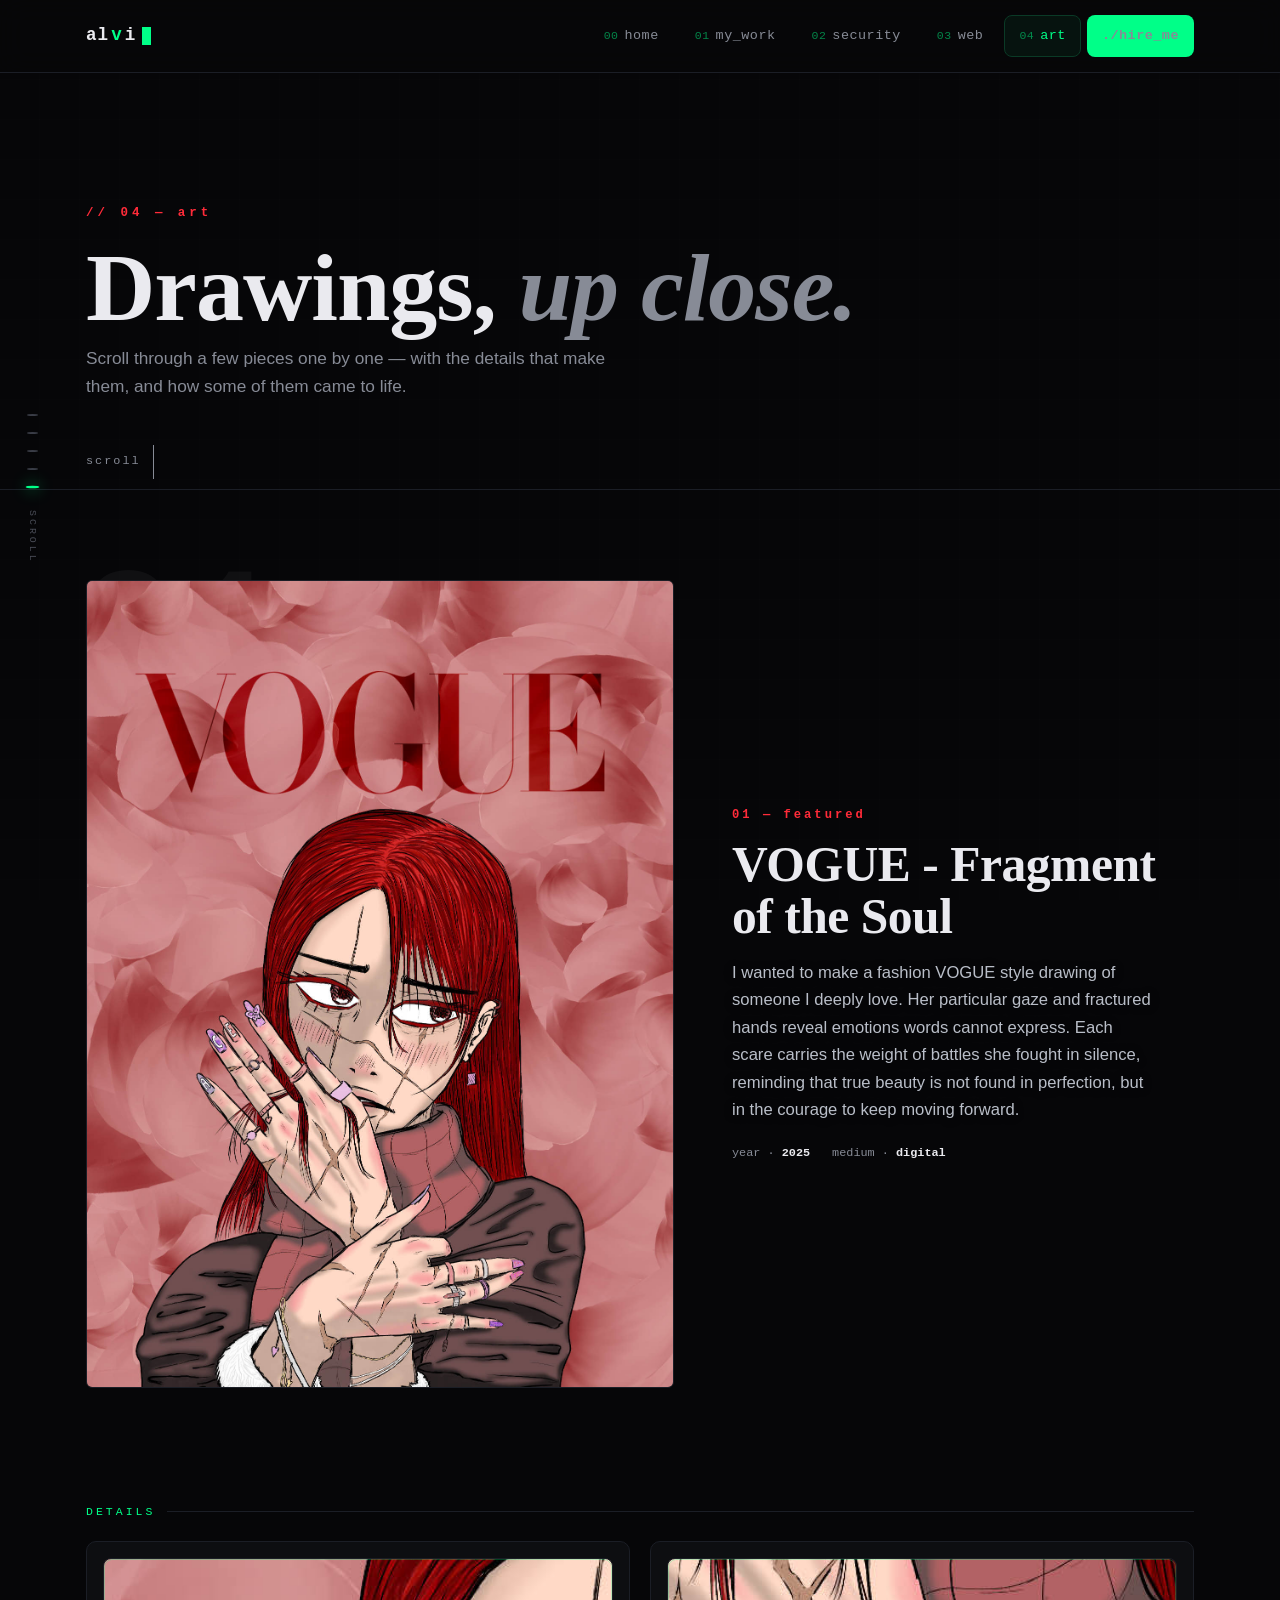
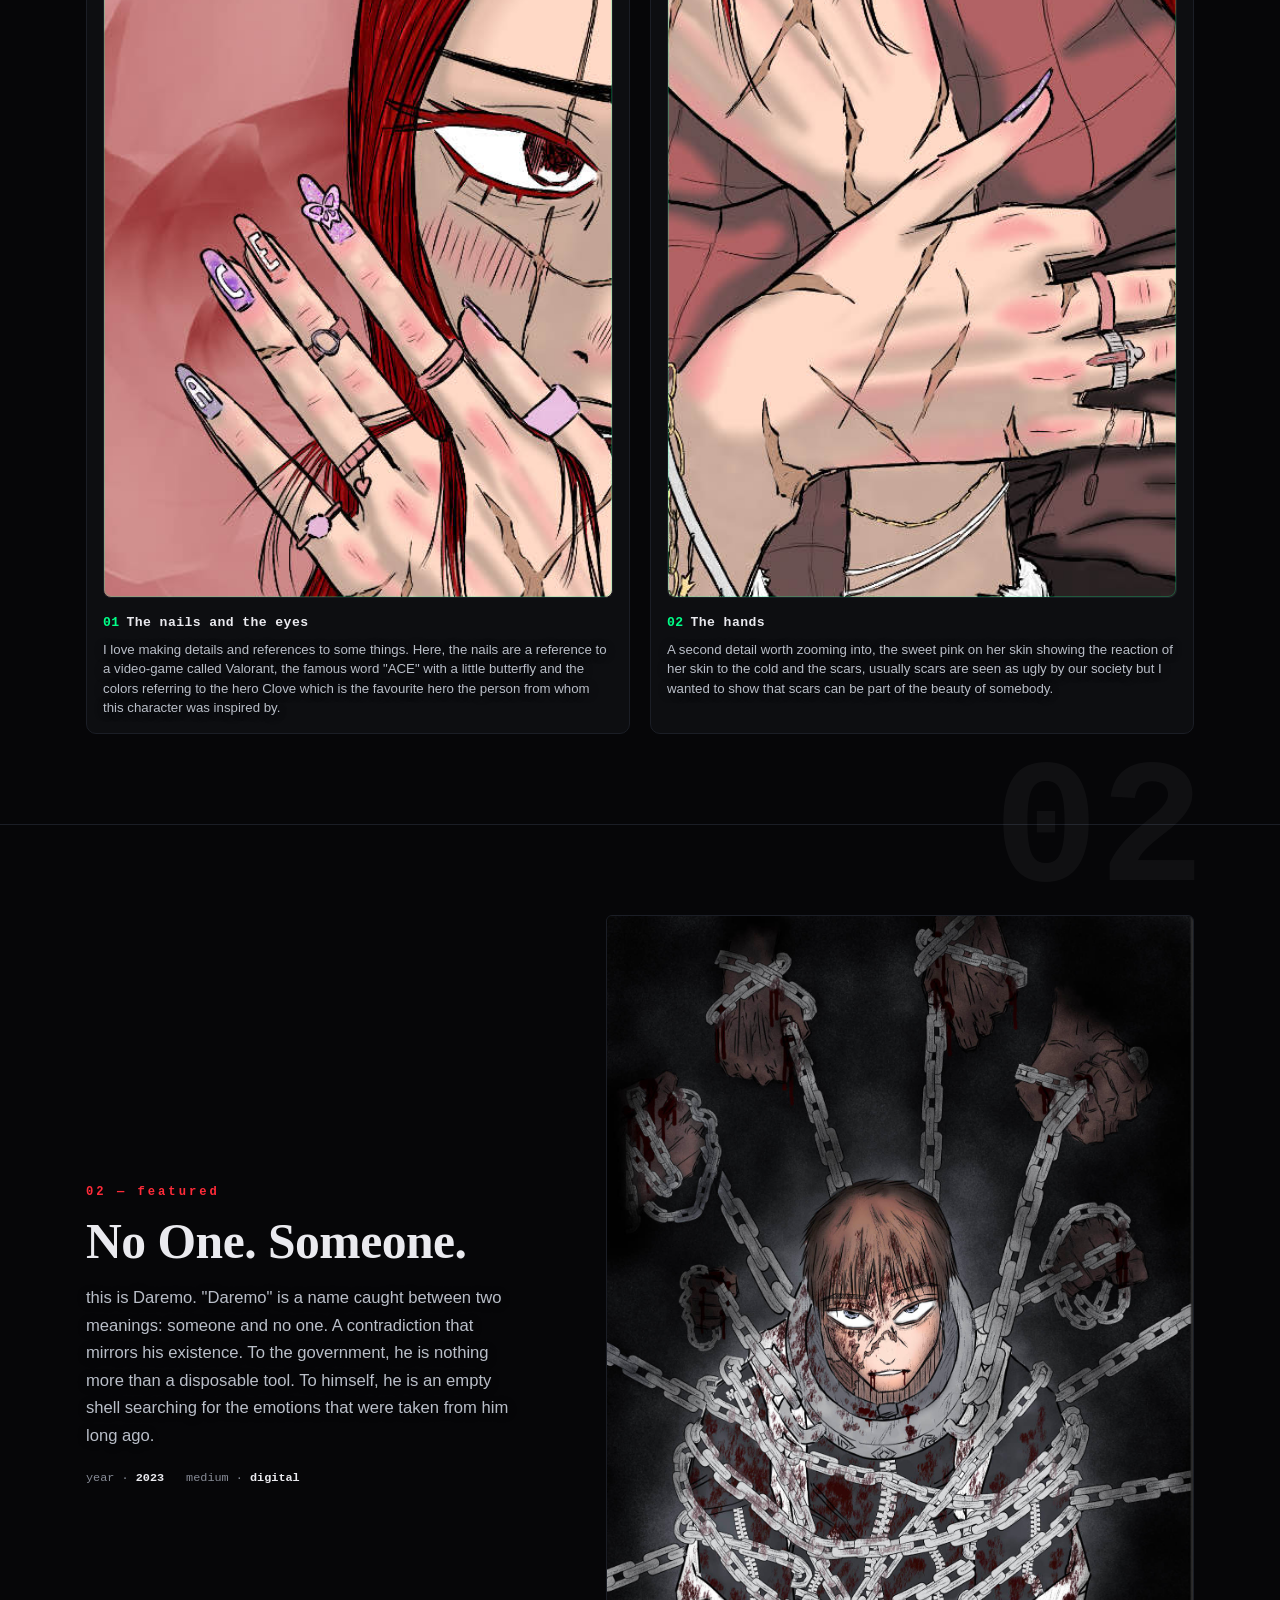
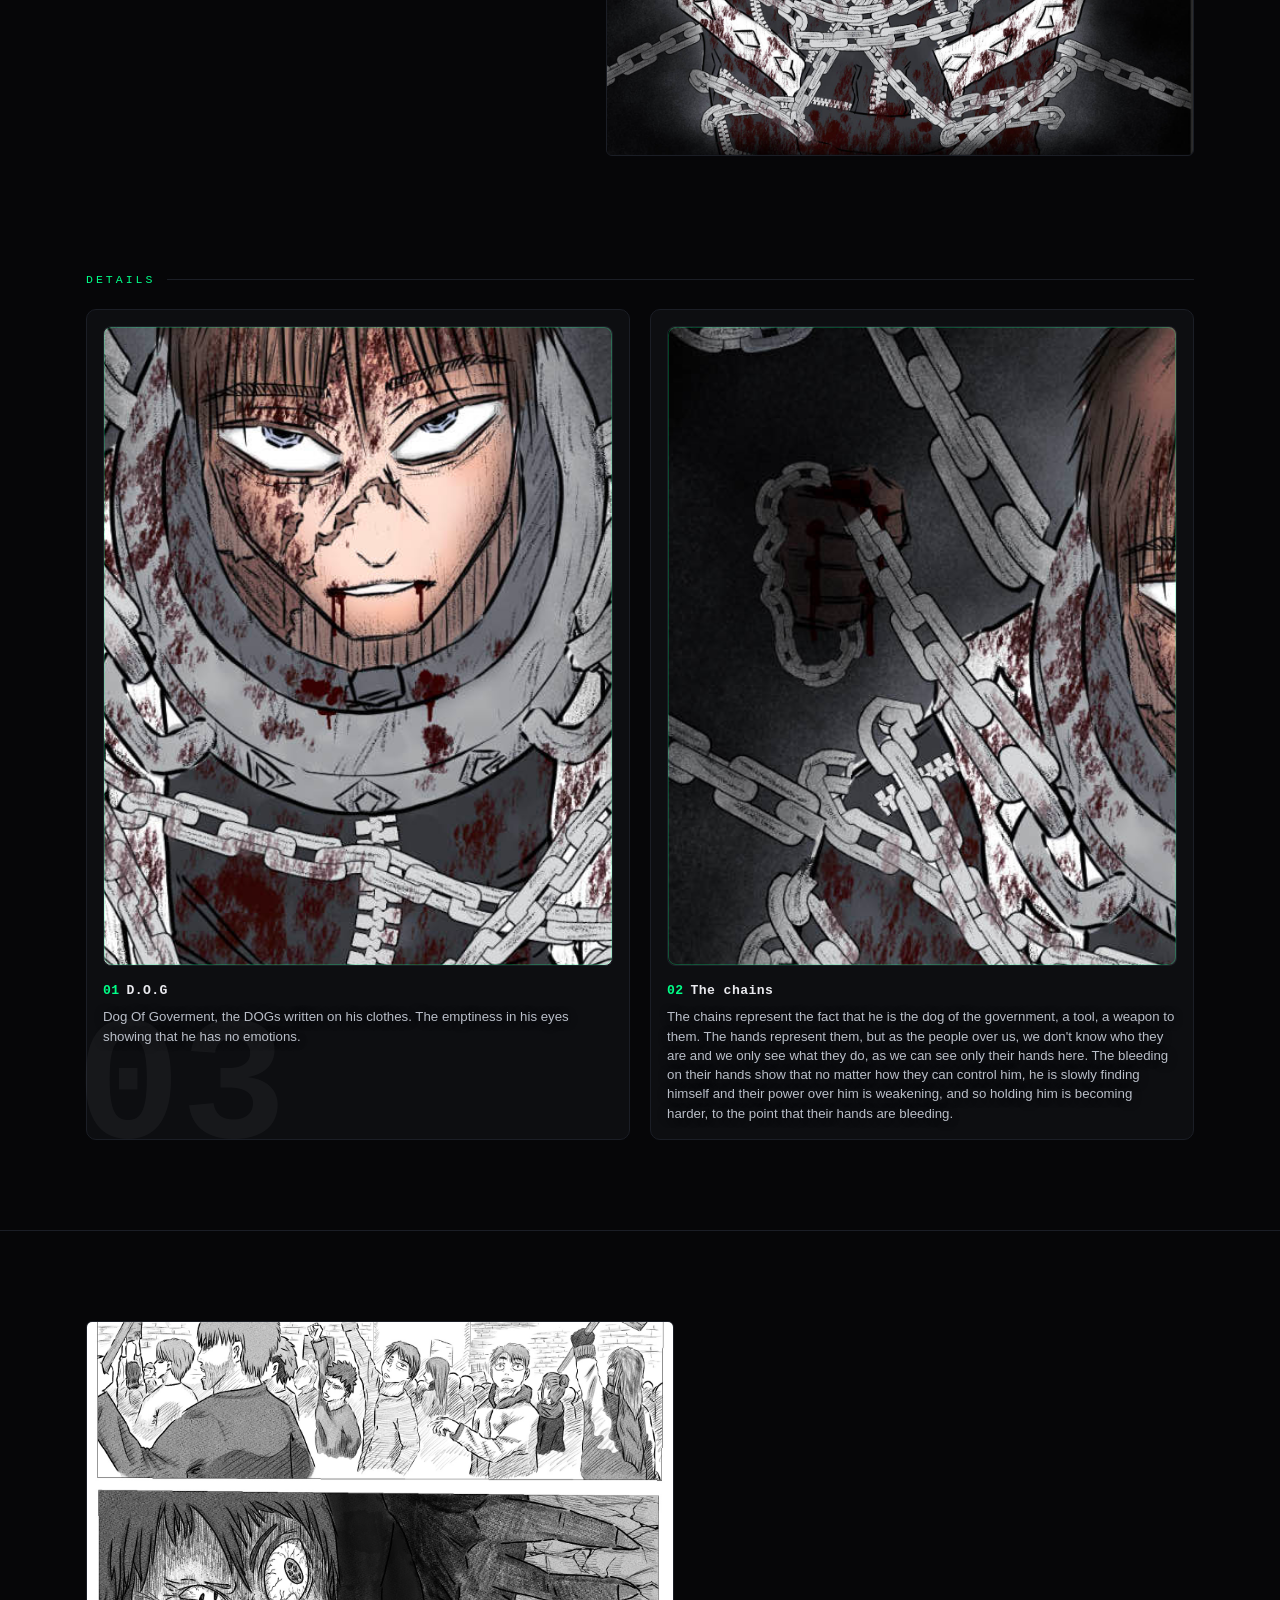
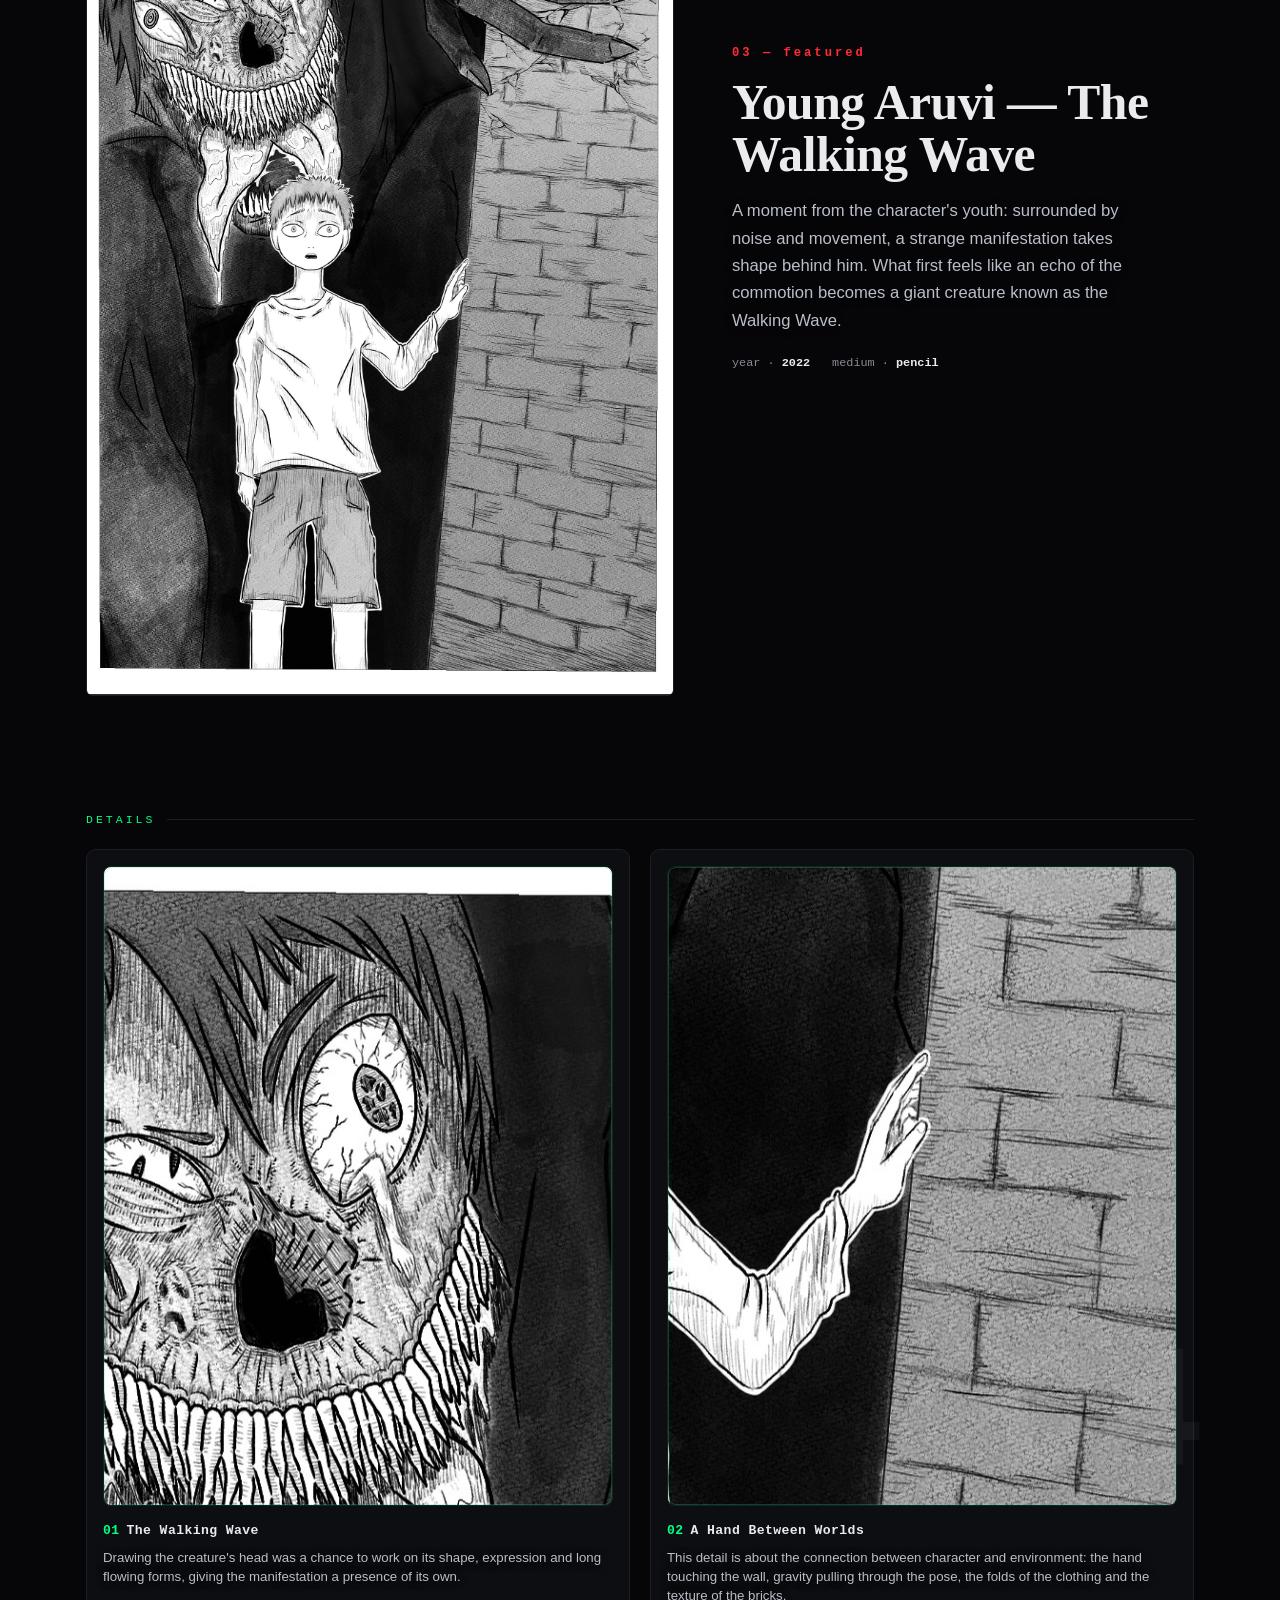
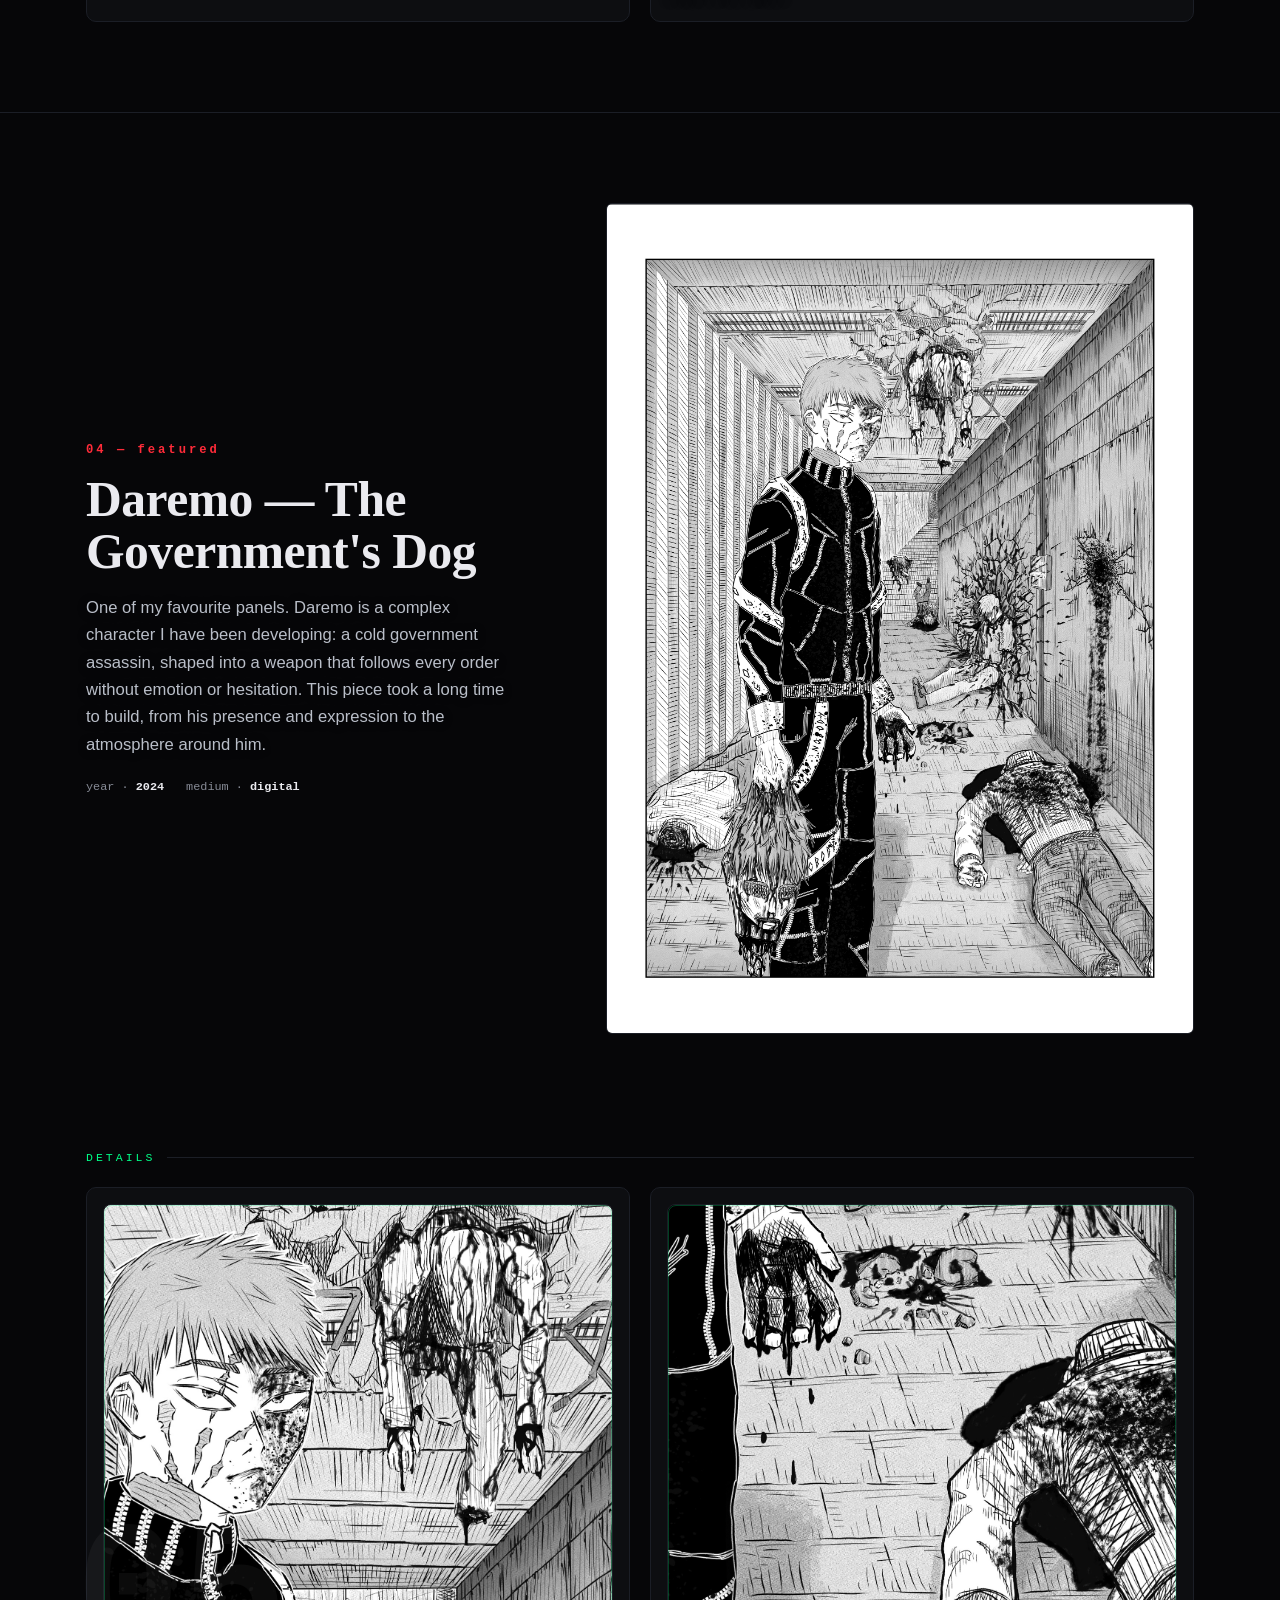
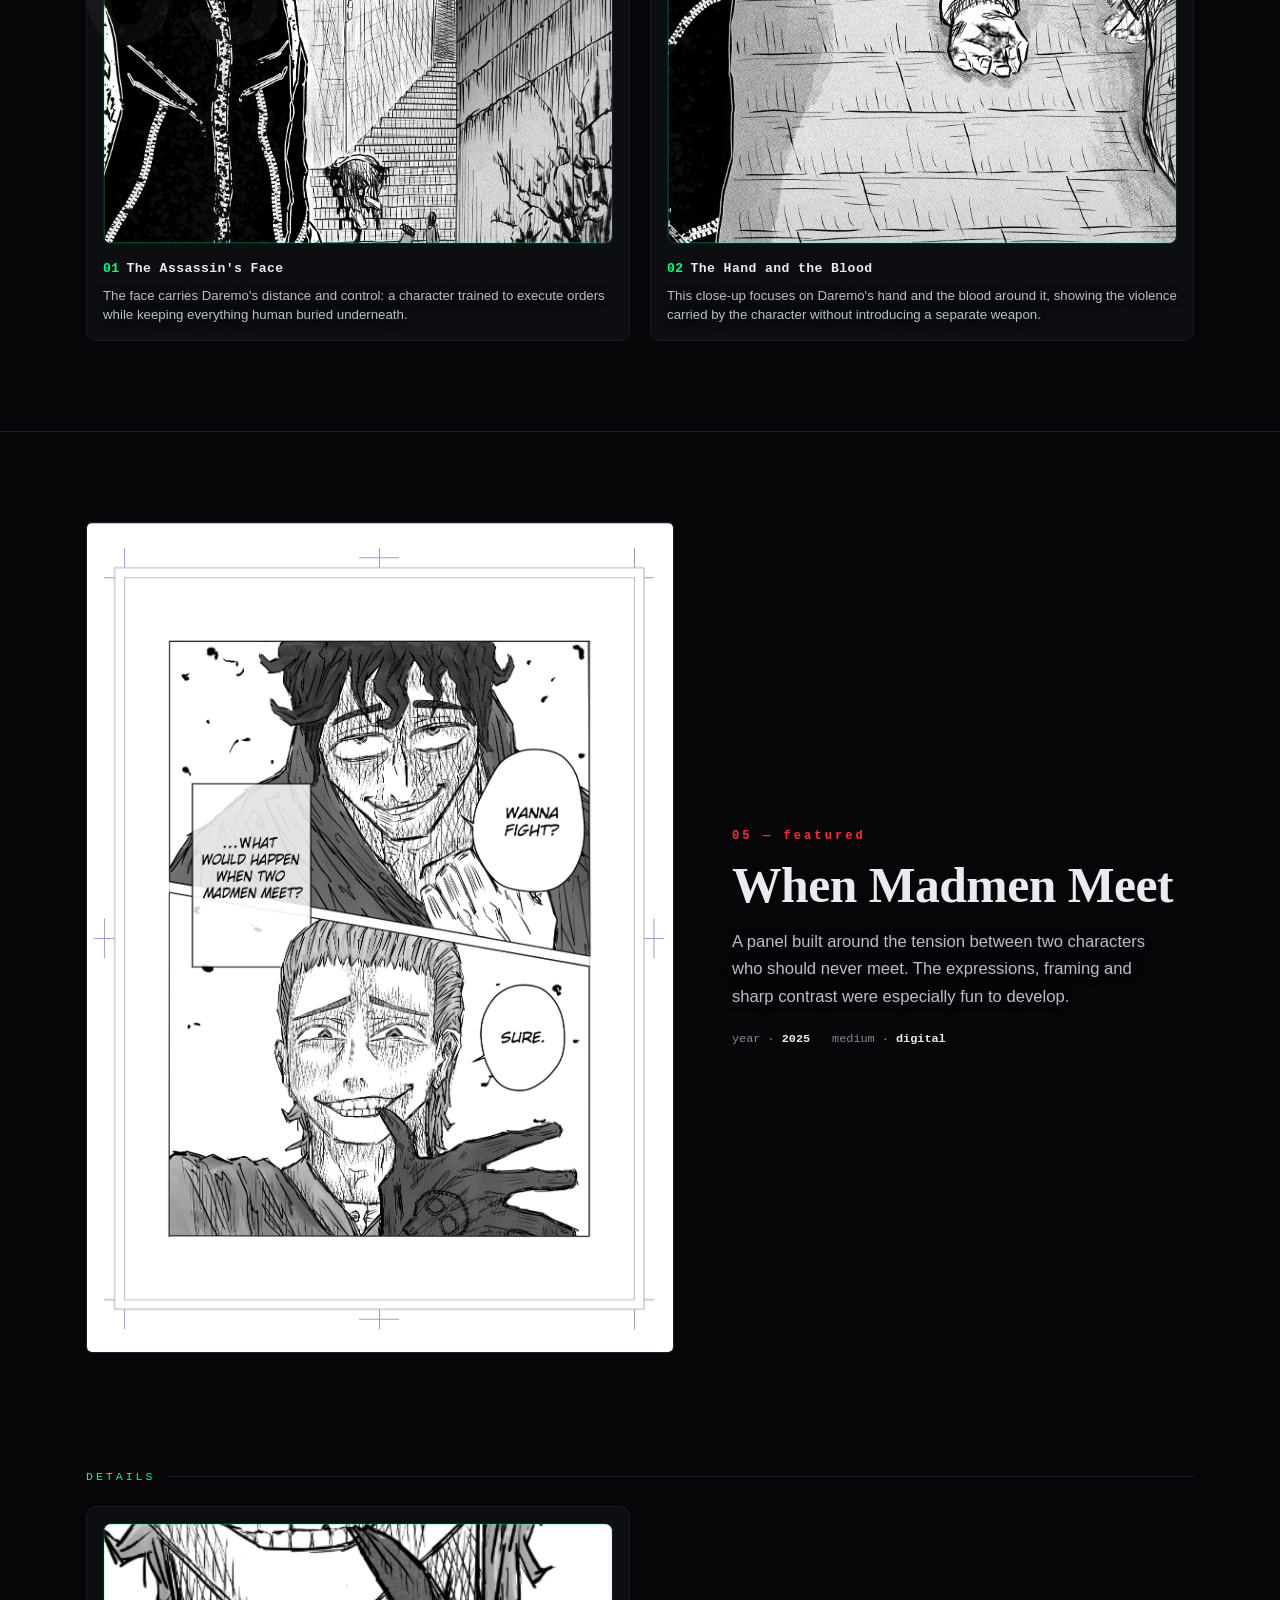
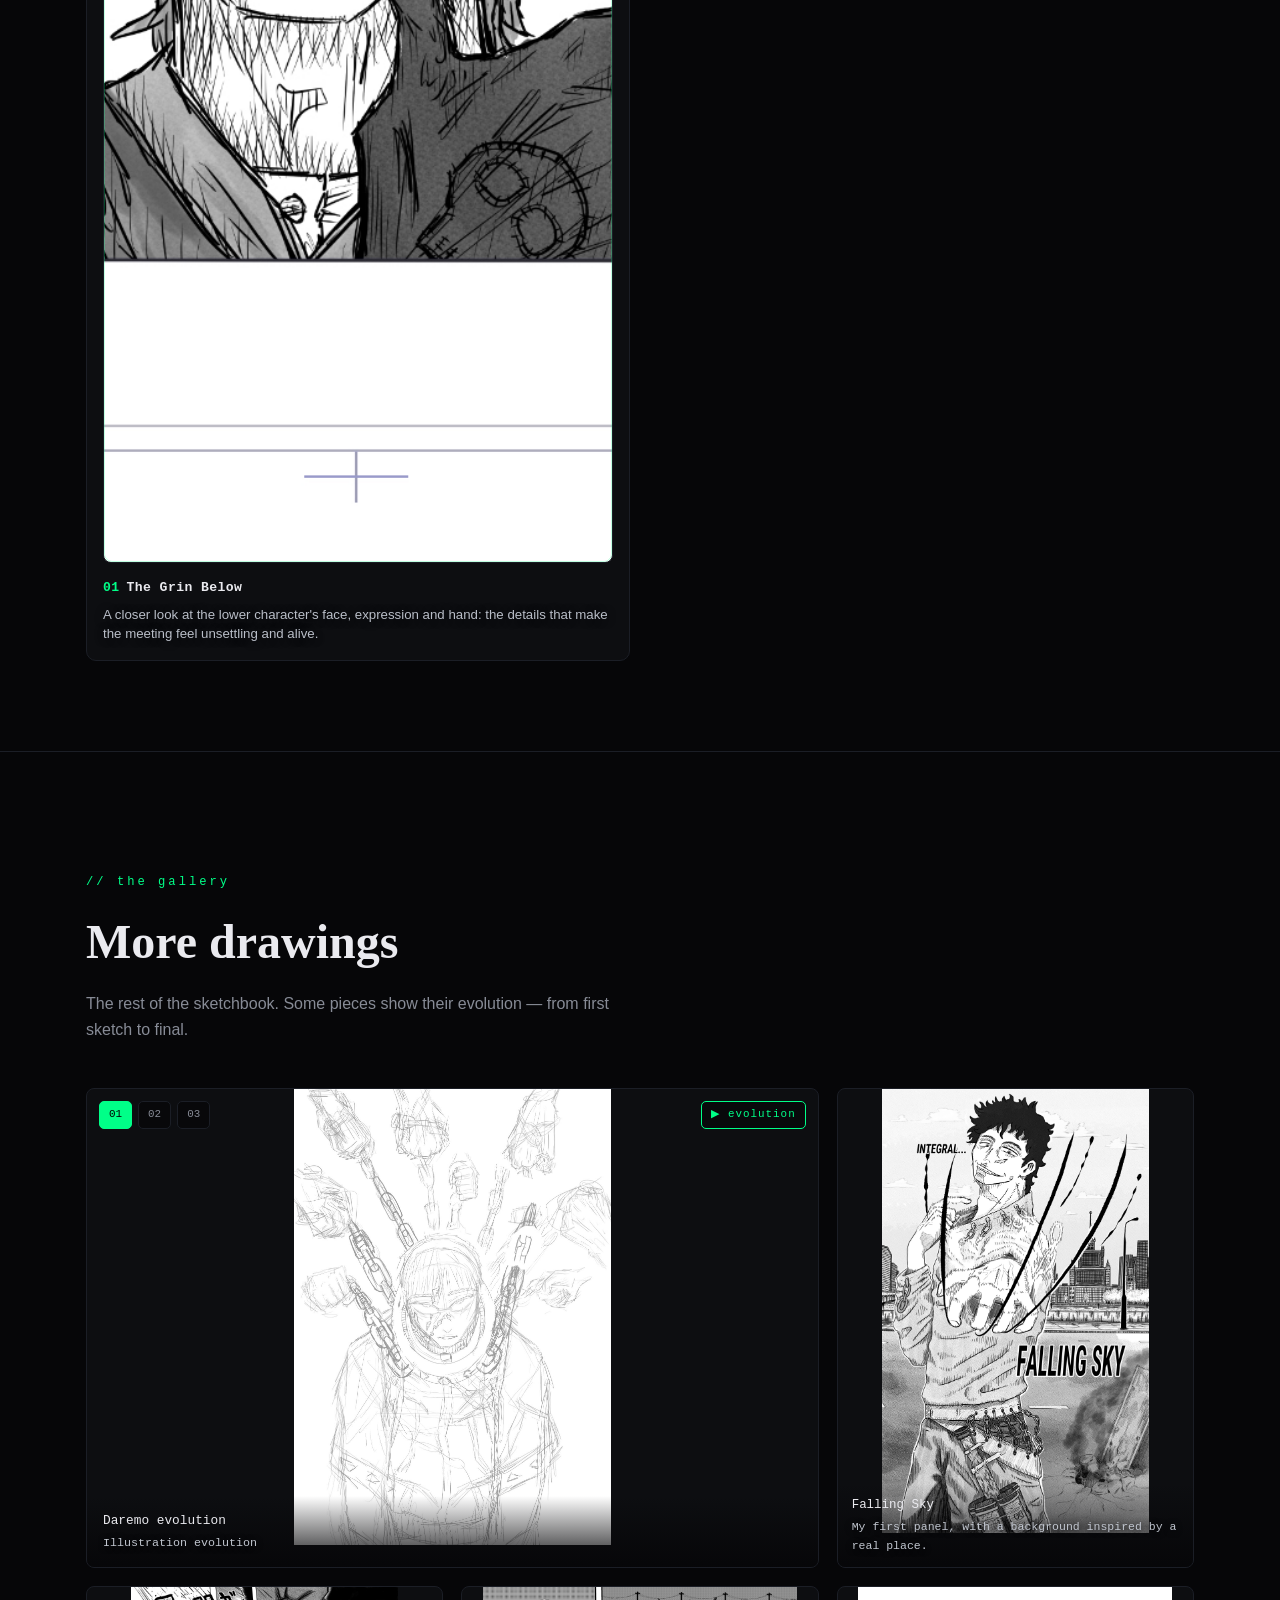
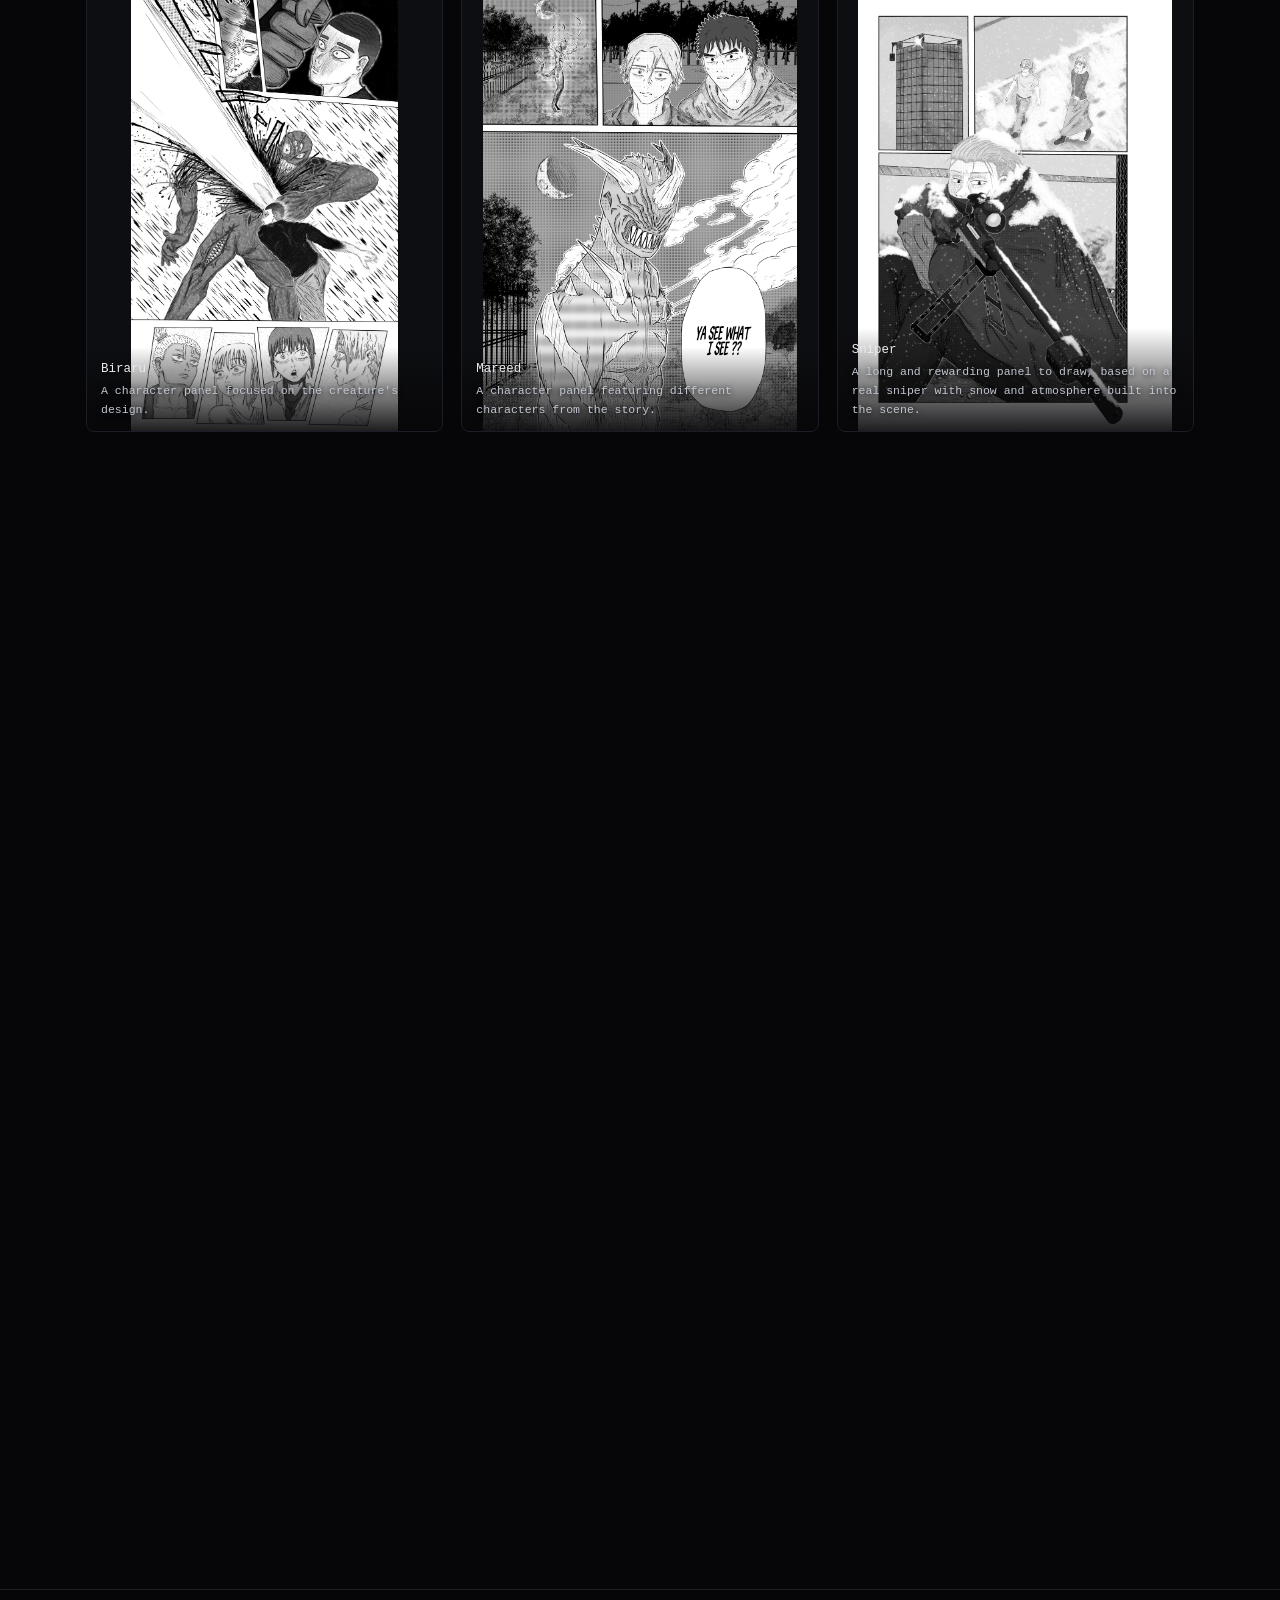
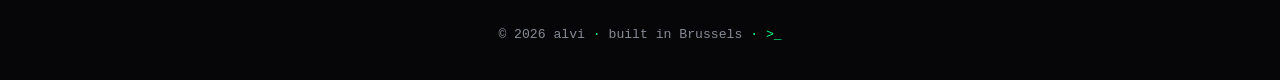
==== commit a304598d: "Lower Madmen detail zoom" ====
--- a/pages/art.html
+++ b/pages/art.html
@@ -333,7 +333,7 @@
         <div class="fd-head">details</div>
         <div class="fd-grid">
           <div class="zoom-card">
-            <div class="zoom z-d" style="background-image:url('../assets/art/madmen-panel.png');background-position:50% 82%"></div>
+            <div class="zoom z-d" style="background-image:url('../assets/art/madmen-panel.png');background-position:50% 100%"></div>
             <div class="zc"><h5><span>01</span>The Grin Below</h5><p>A closer look at the lower character's face, expression and hand: the details that make the meeting feel unsettling and alive.</p></div>
           </div>
         </div>
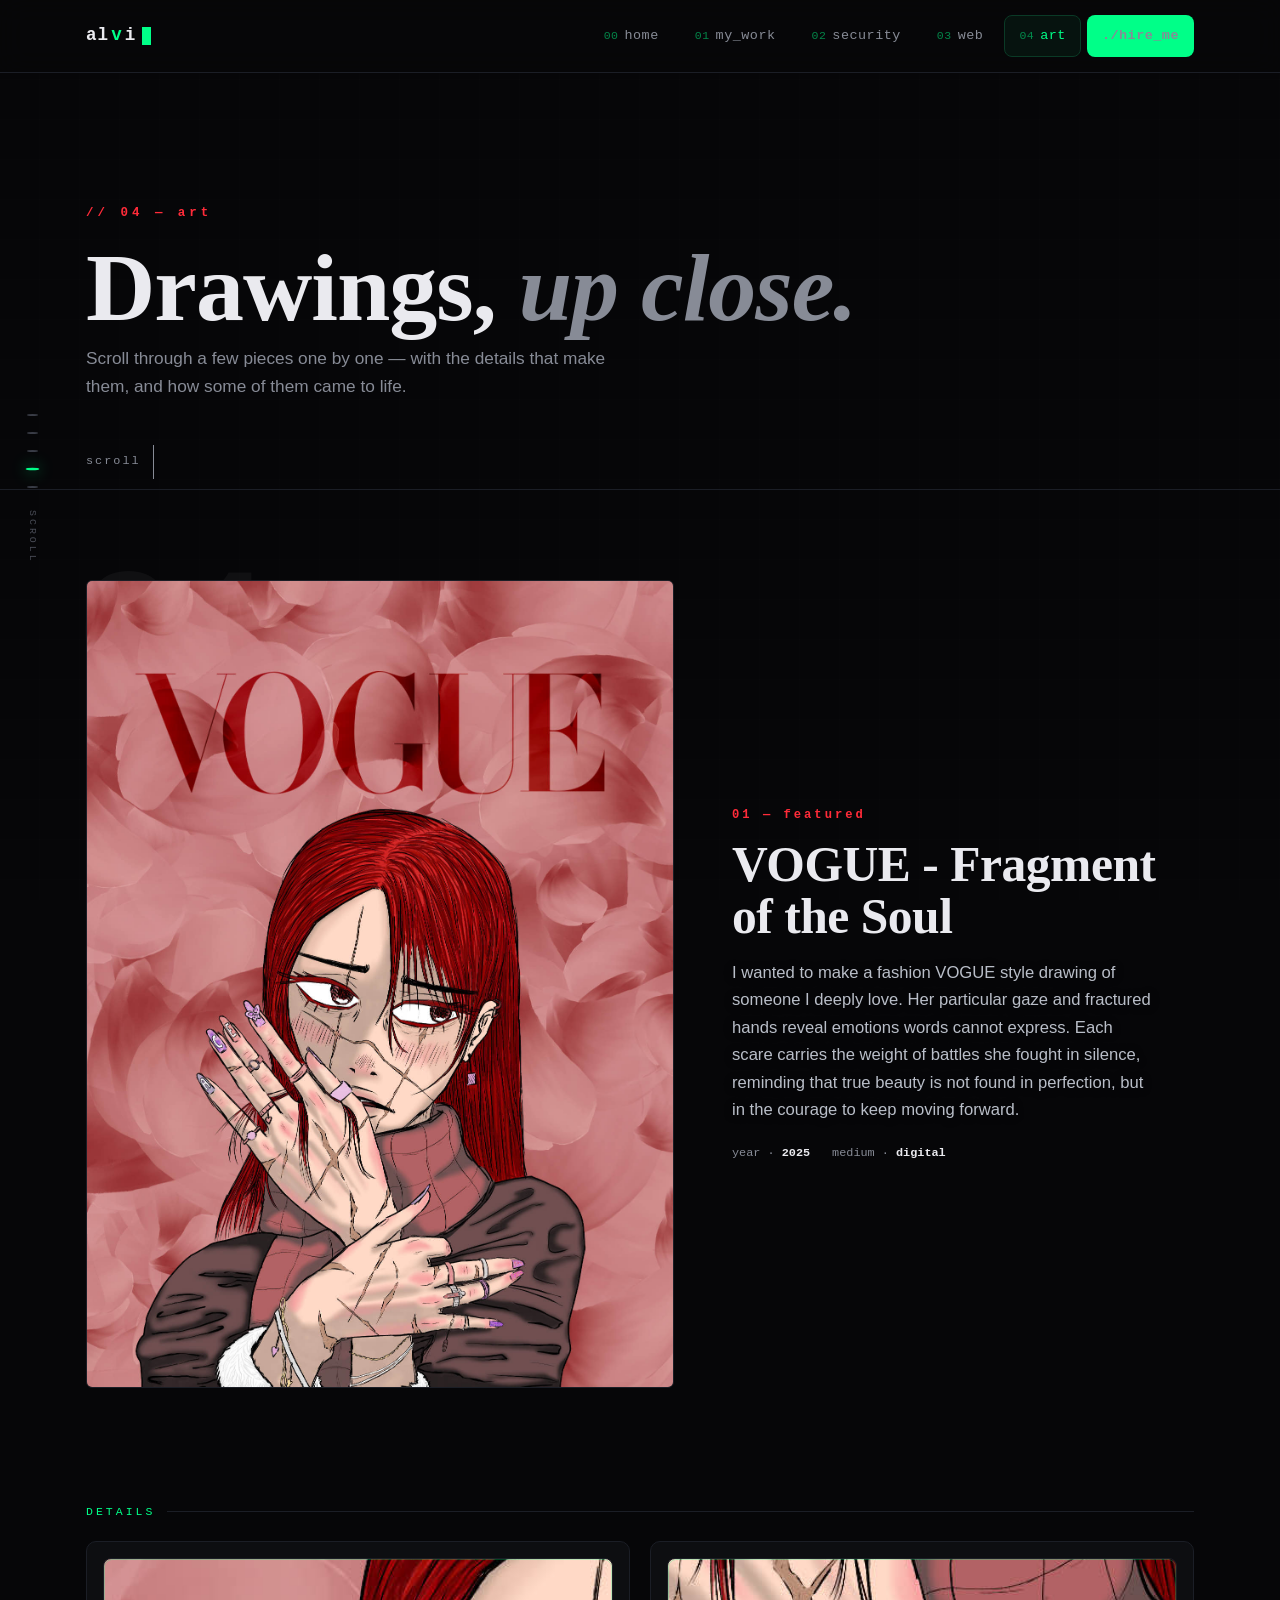
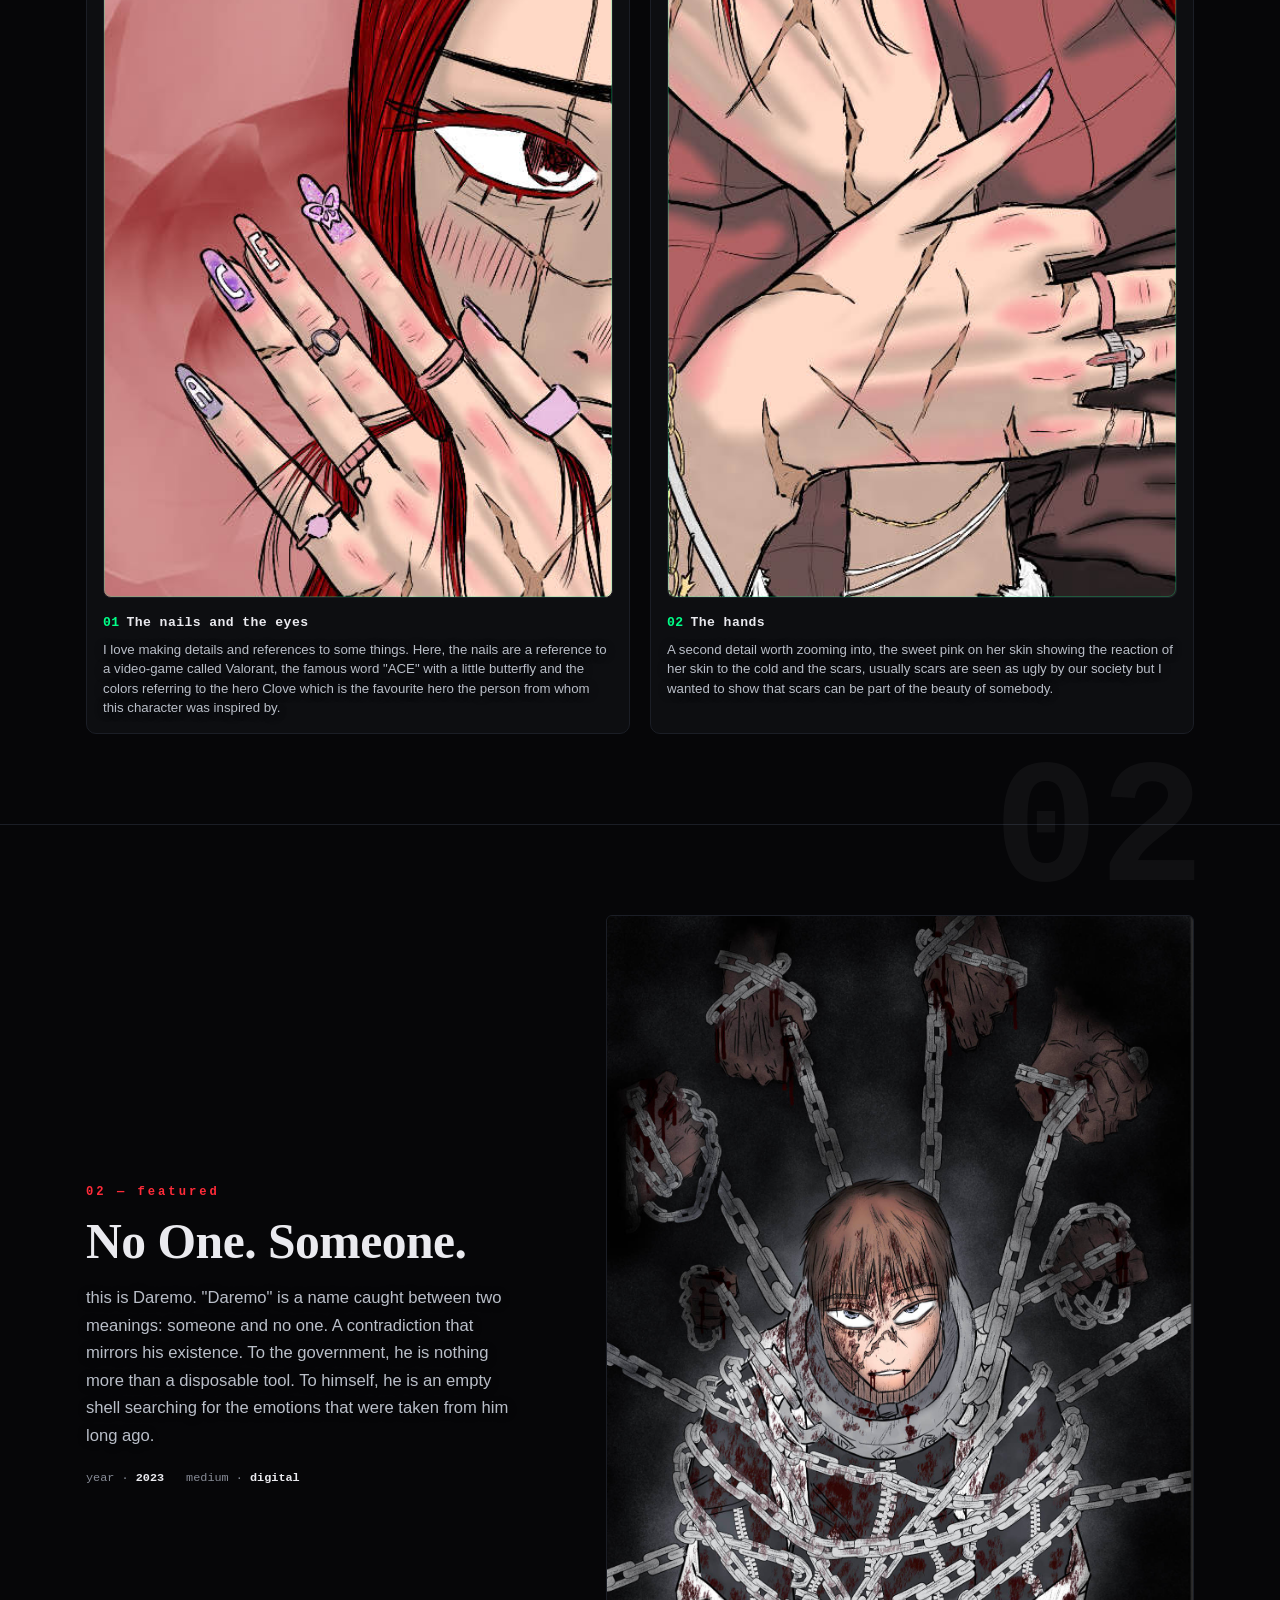
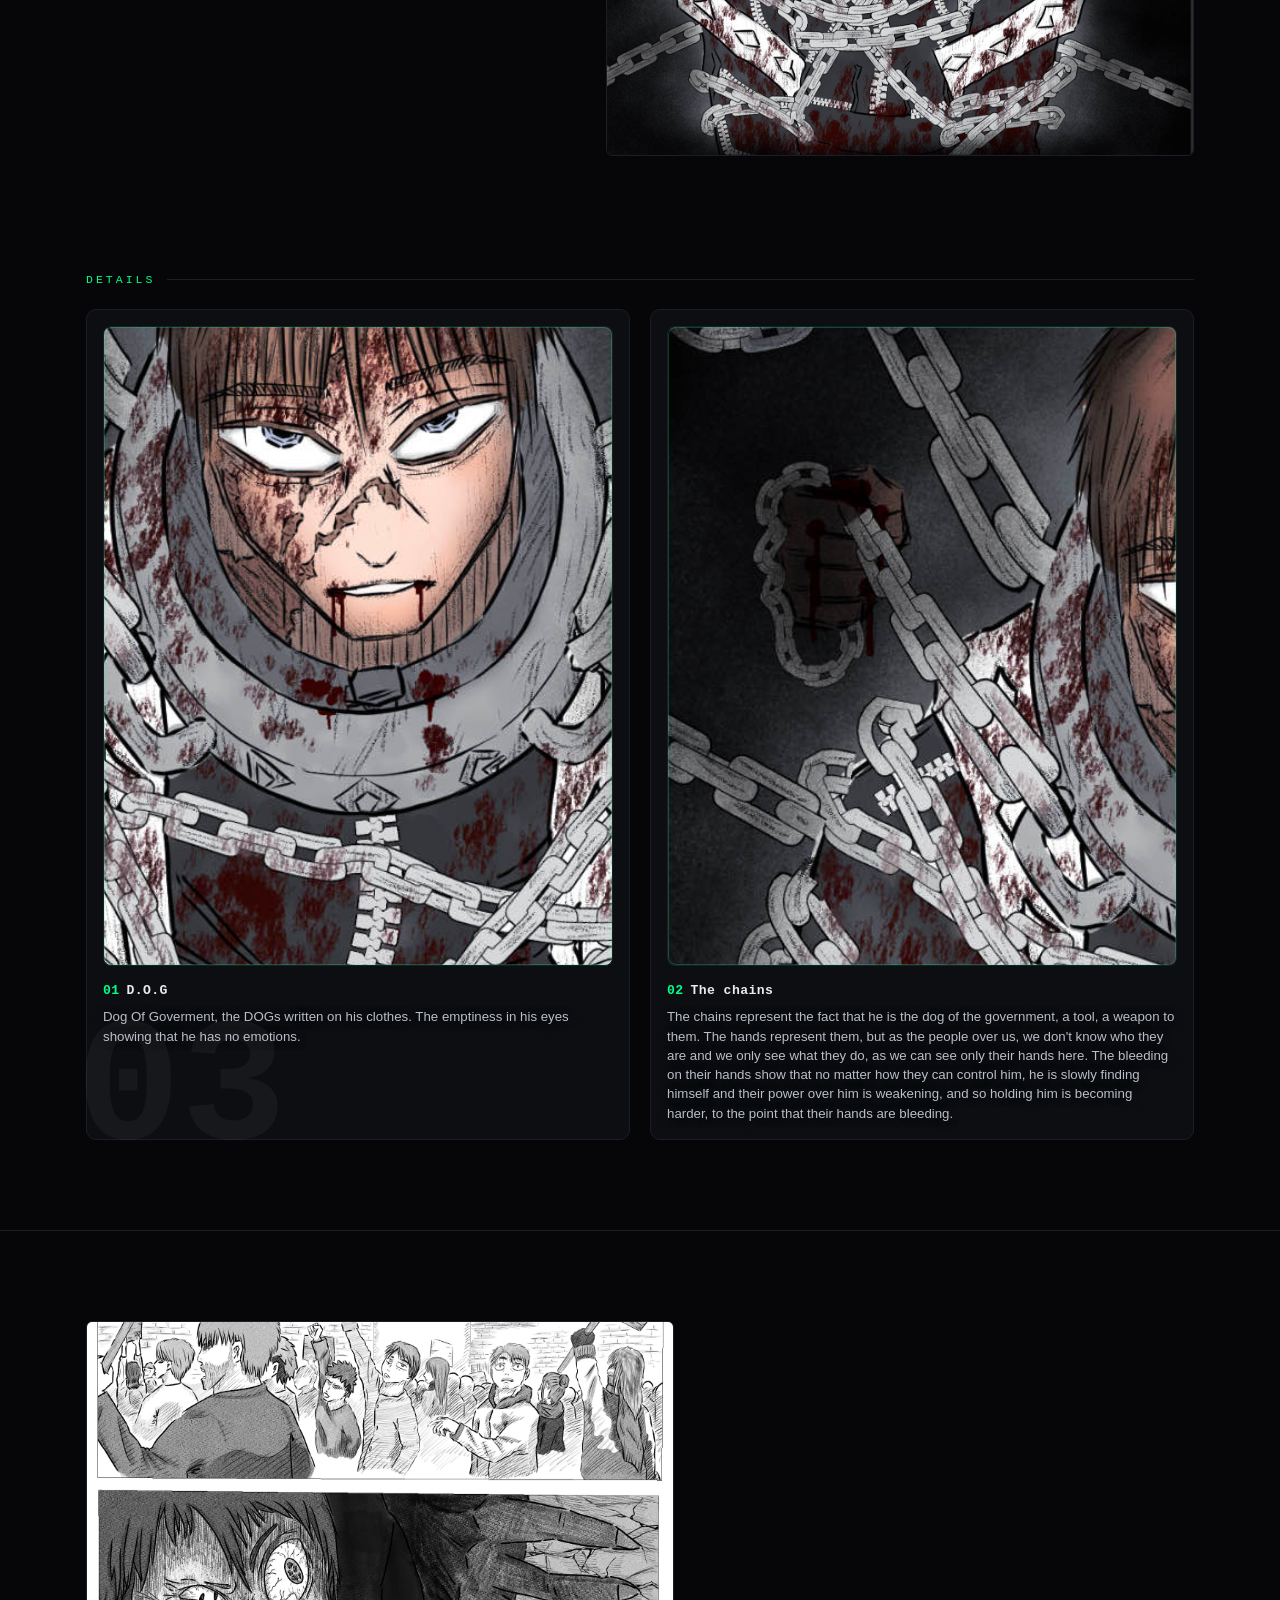
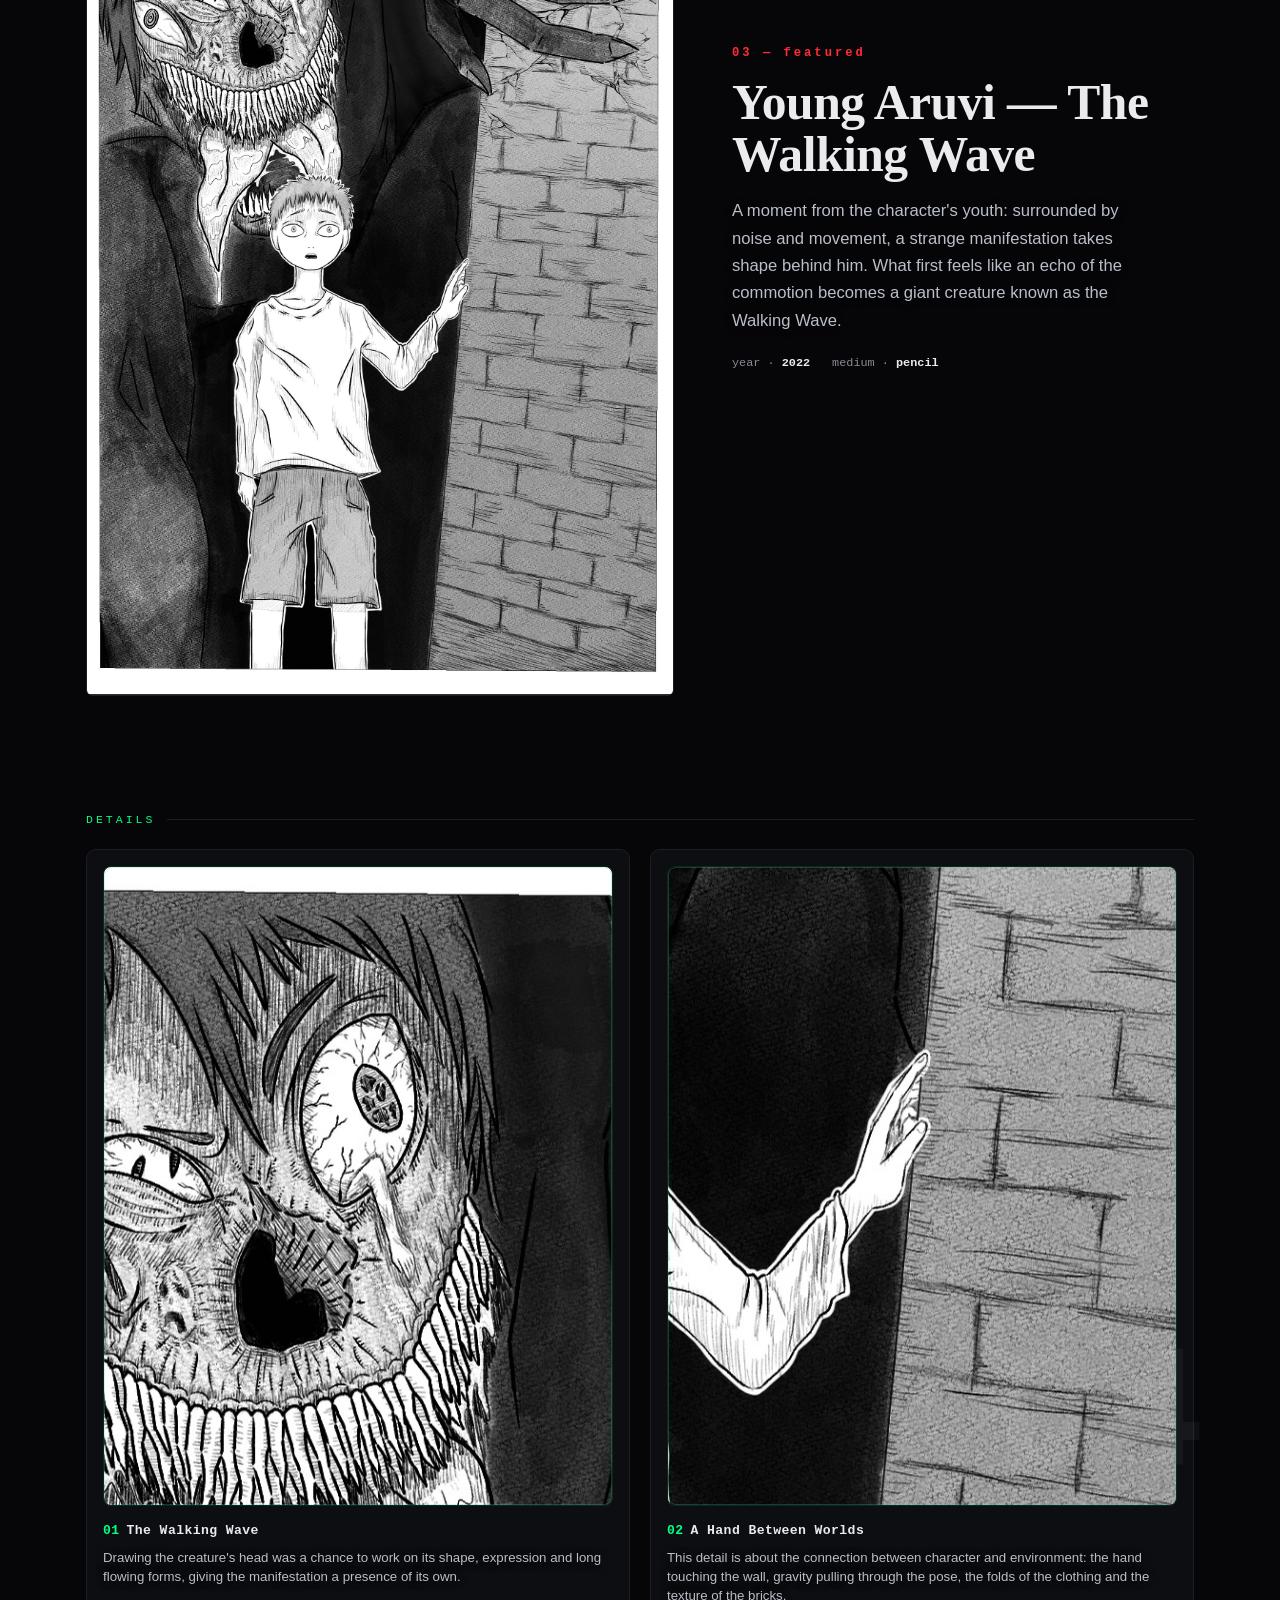
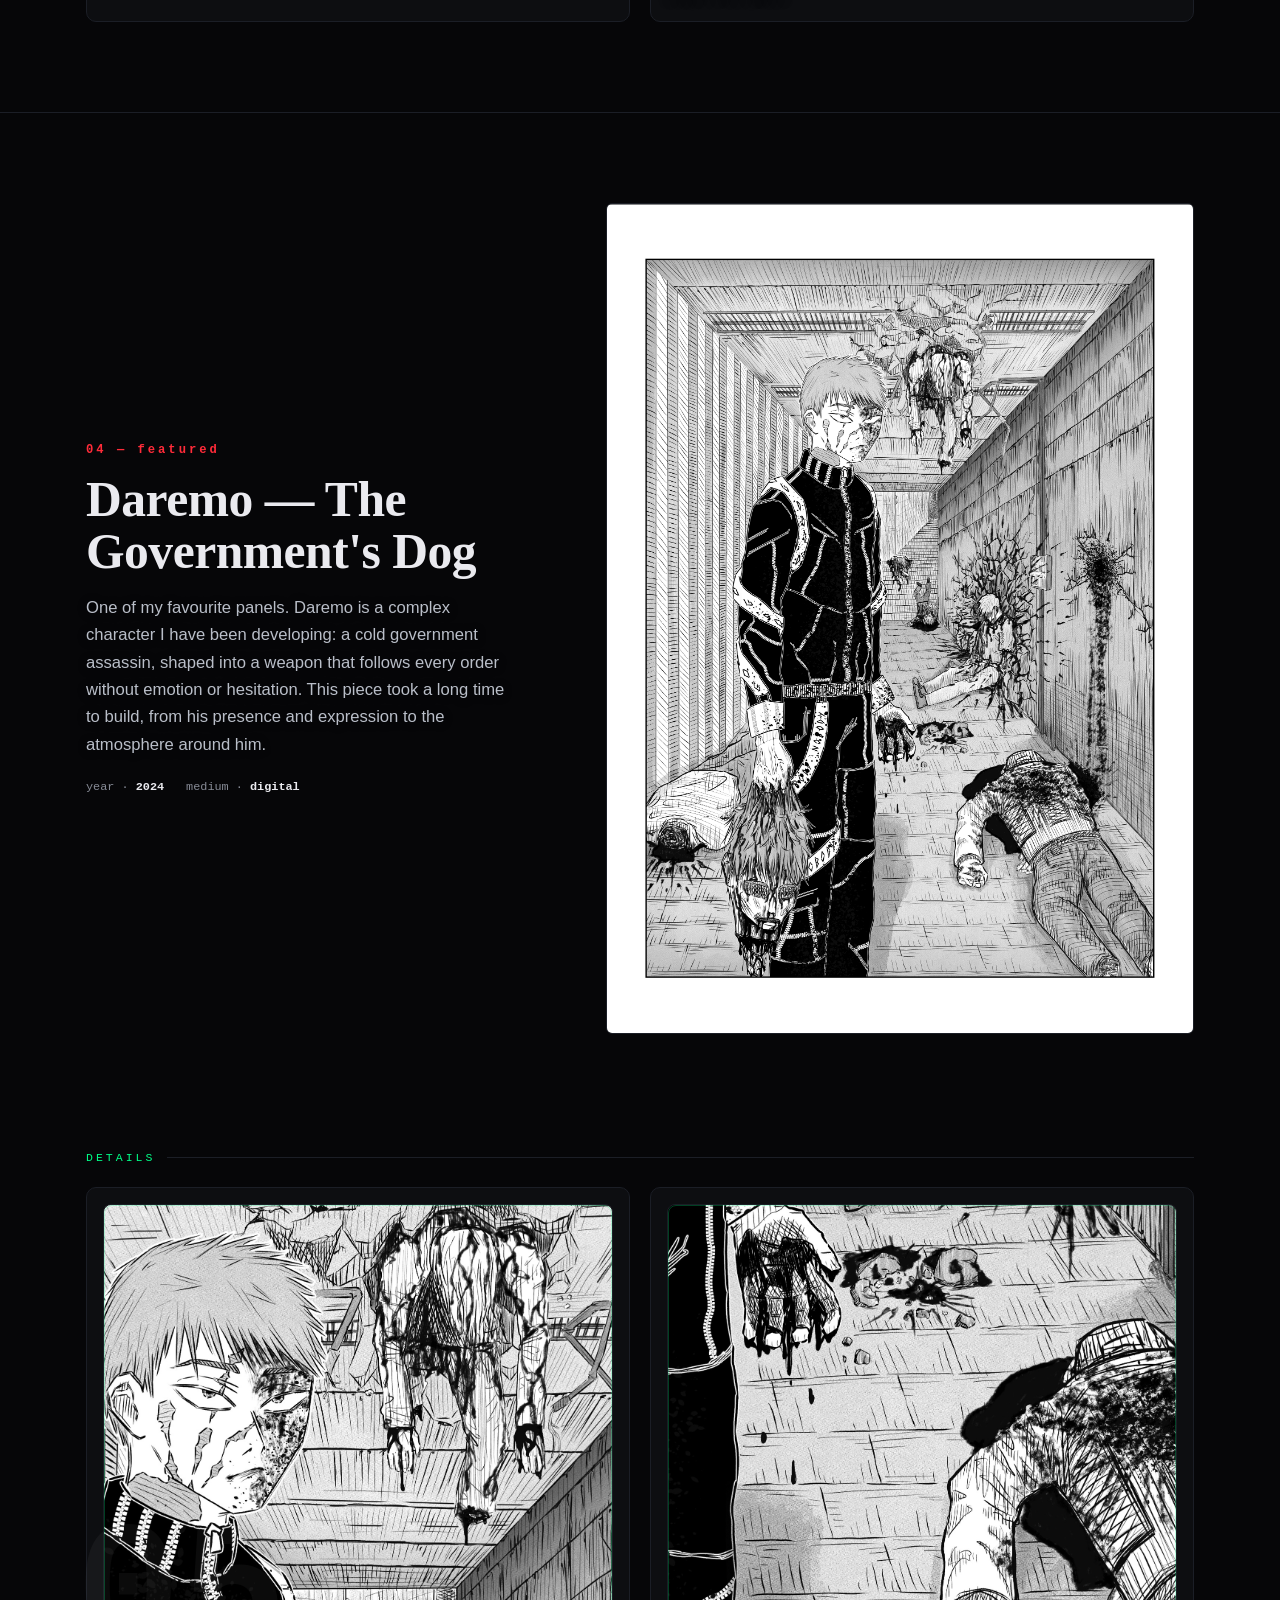
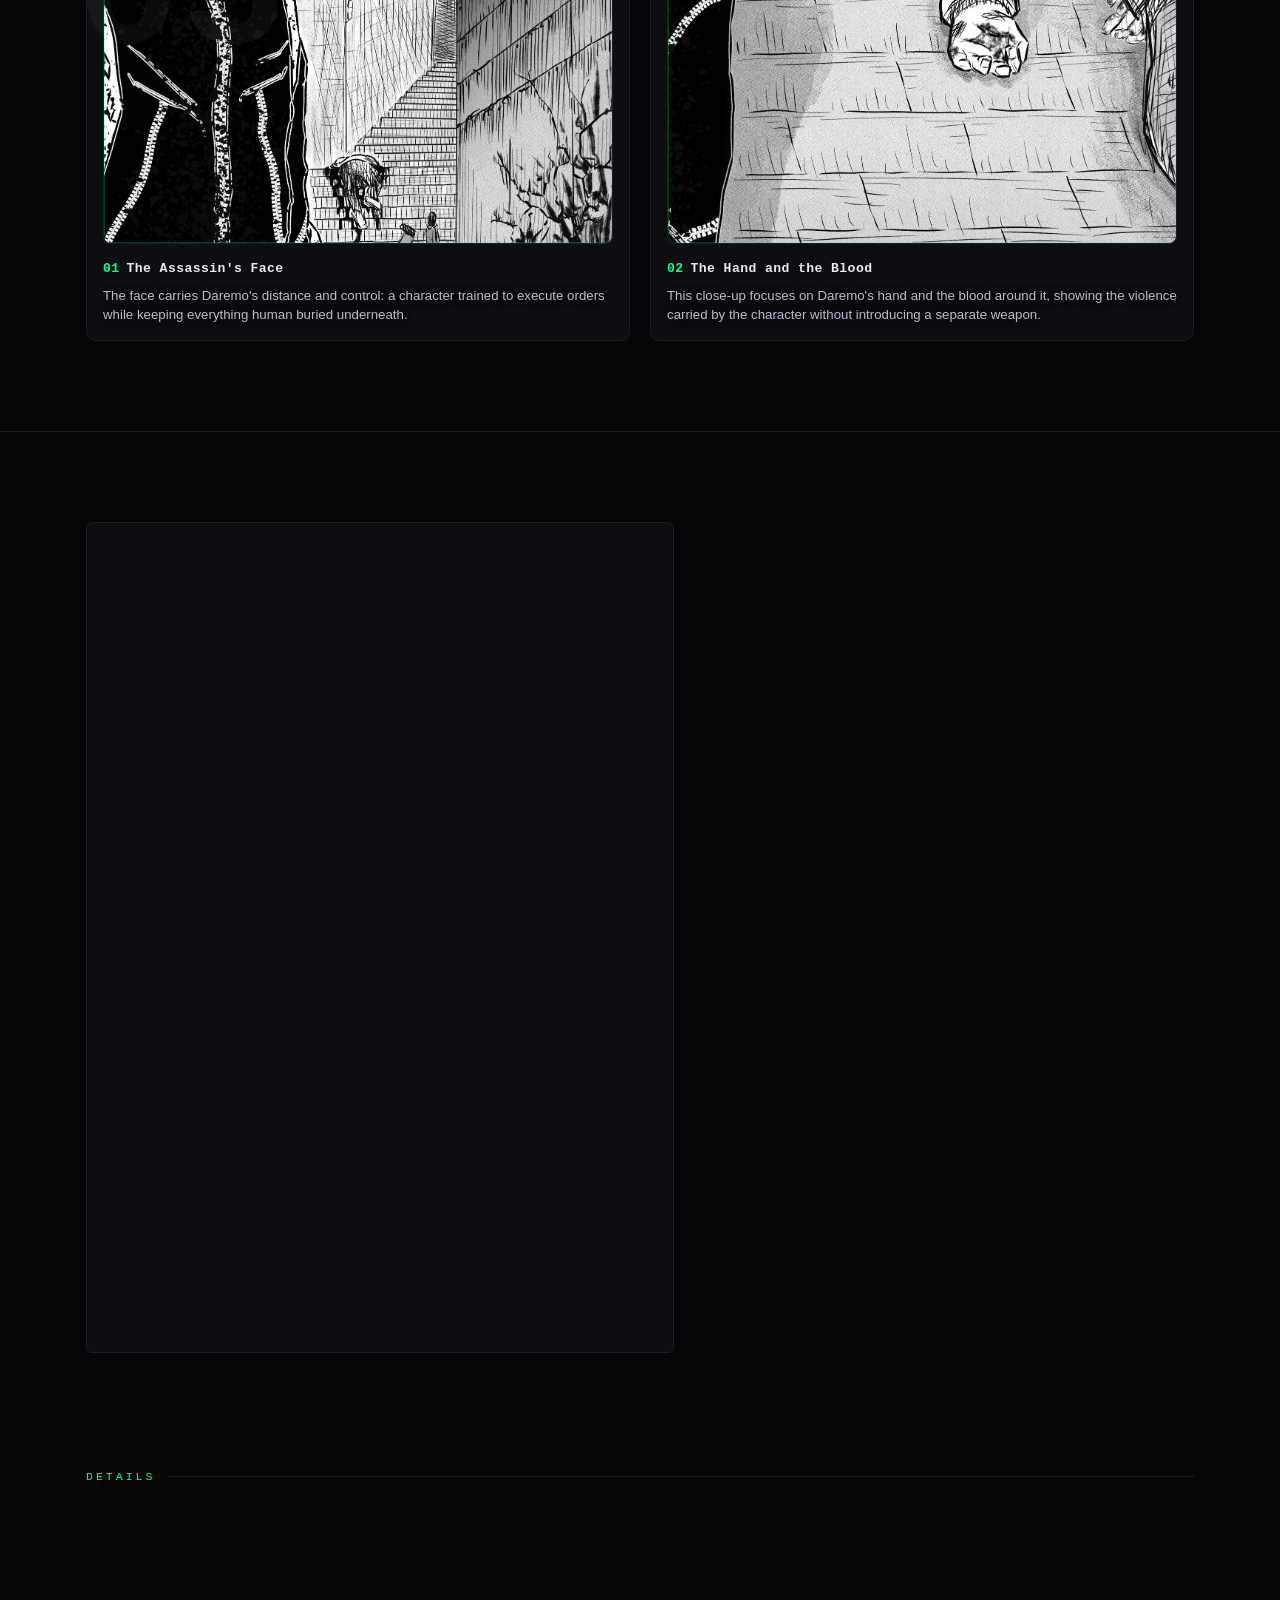
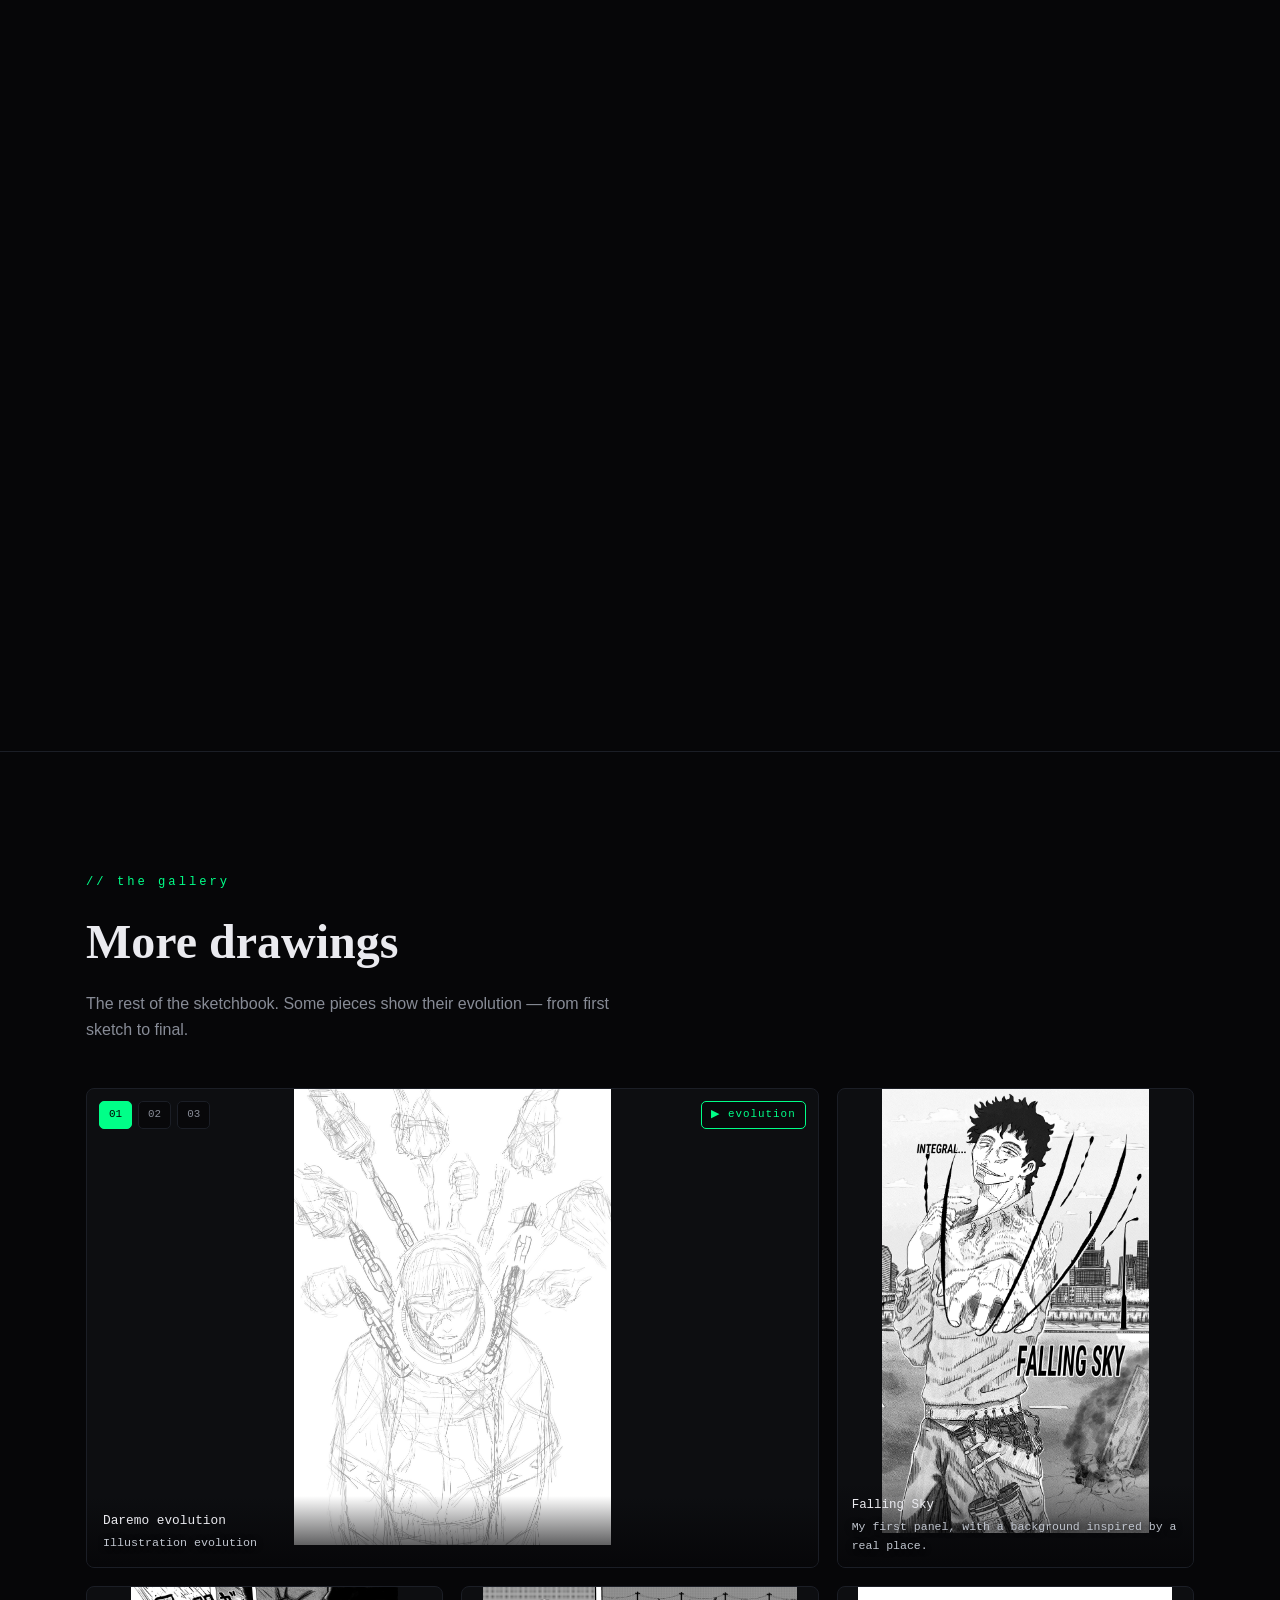
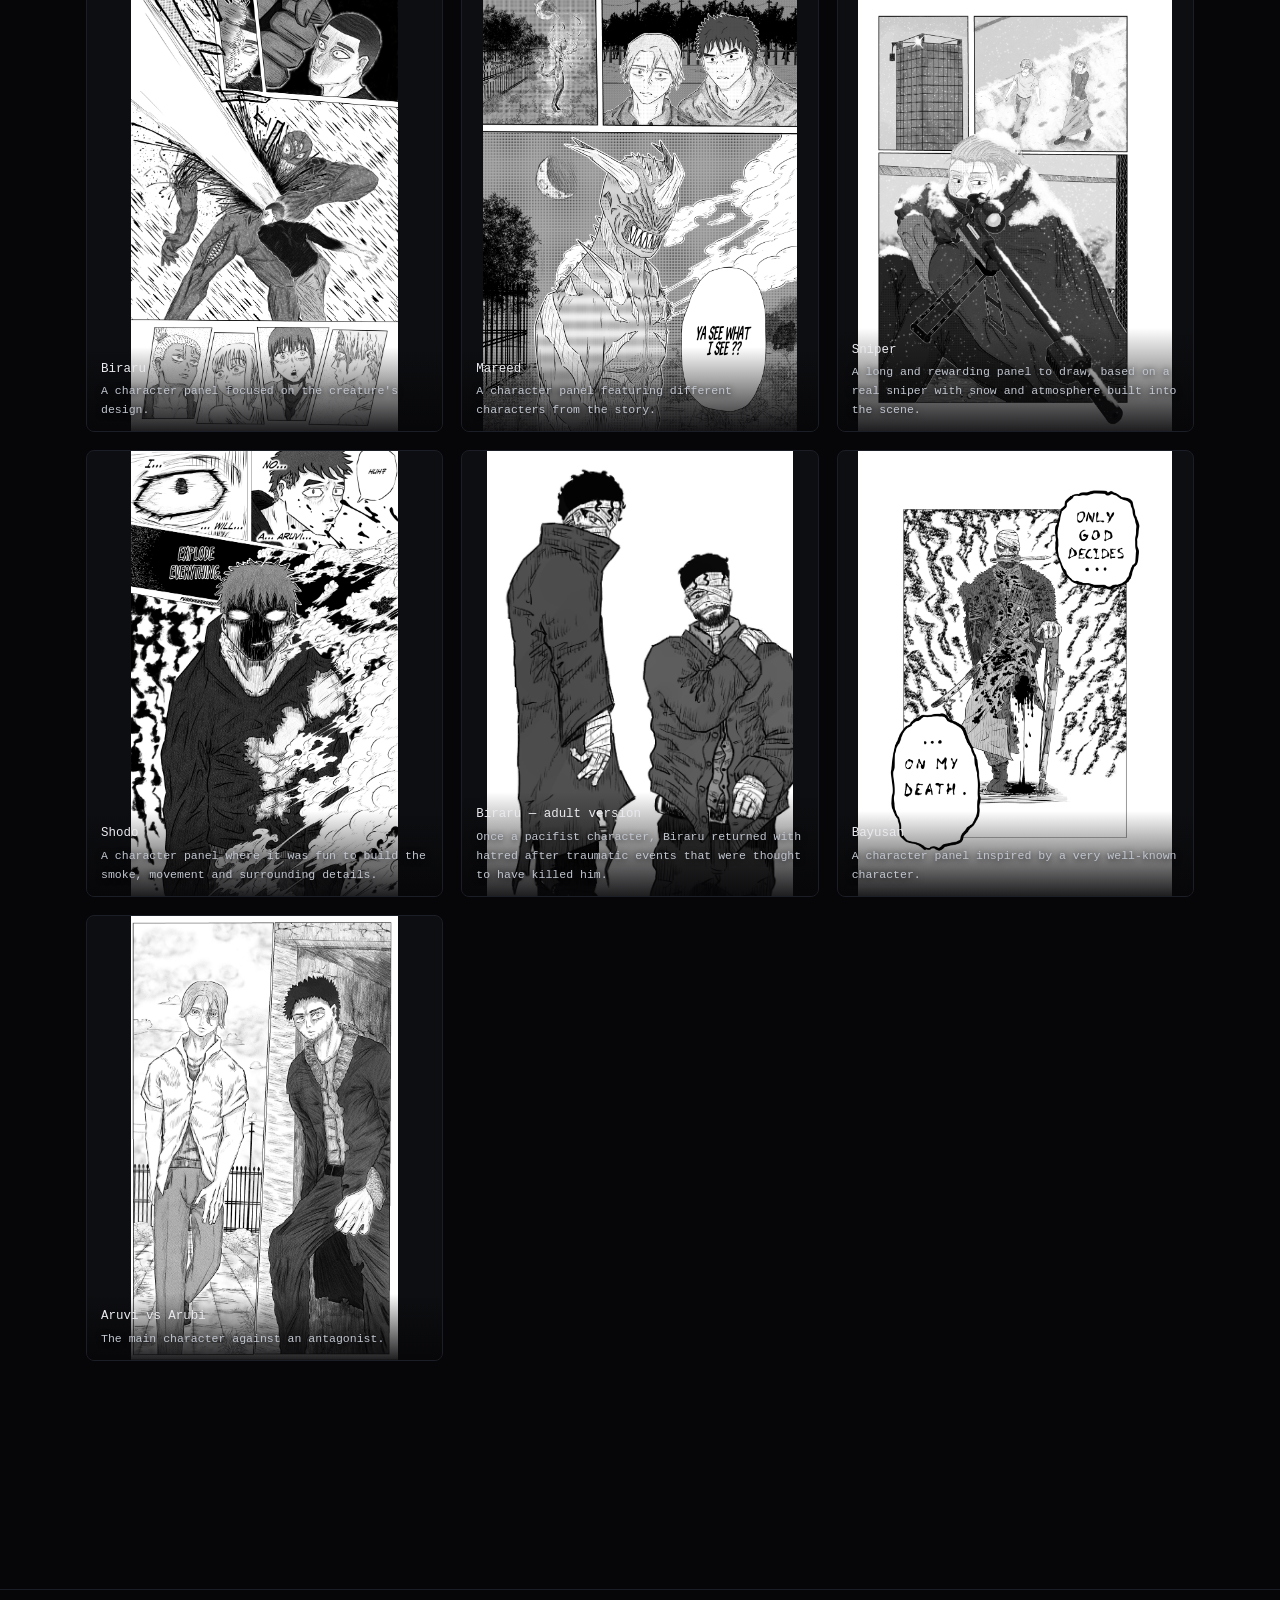
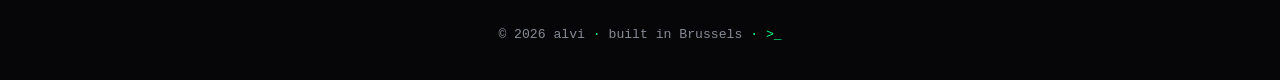
==== commit ed052a68: "Set Madmen zoom to 90 percent" ====
--- a/pages/art.html
+++ b/pages/art.html
@@ -333,7 +333,7 @@
         <div class="fd-head">details</div>
         <div class="fd-grid">
           <div class="zoom-card">
-            <div class="zoom z-d" style="background-image:url('../assets/art/madmen-panel.png');background-position:50% 100%"></div>
+            <div class="zoom z-d" style="background-image:url('../assets/art/madmen-panel.png');background-position:50% 90%"></div>
             <div class="zc"><h5><span>01</span>The Grin Below</h5><p>A closer look at the lower character's face, expression and hand: the details that make the meeting feel unsettling and alive.</p></div>
           </div>
         </div>
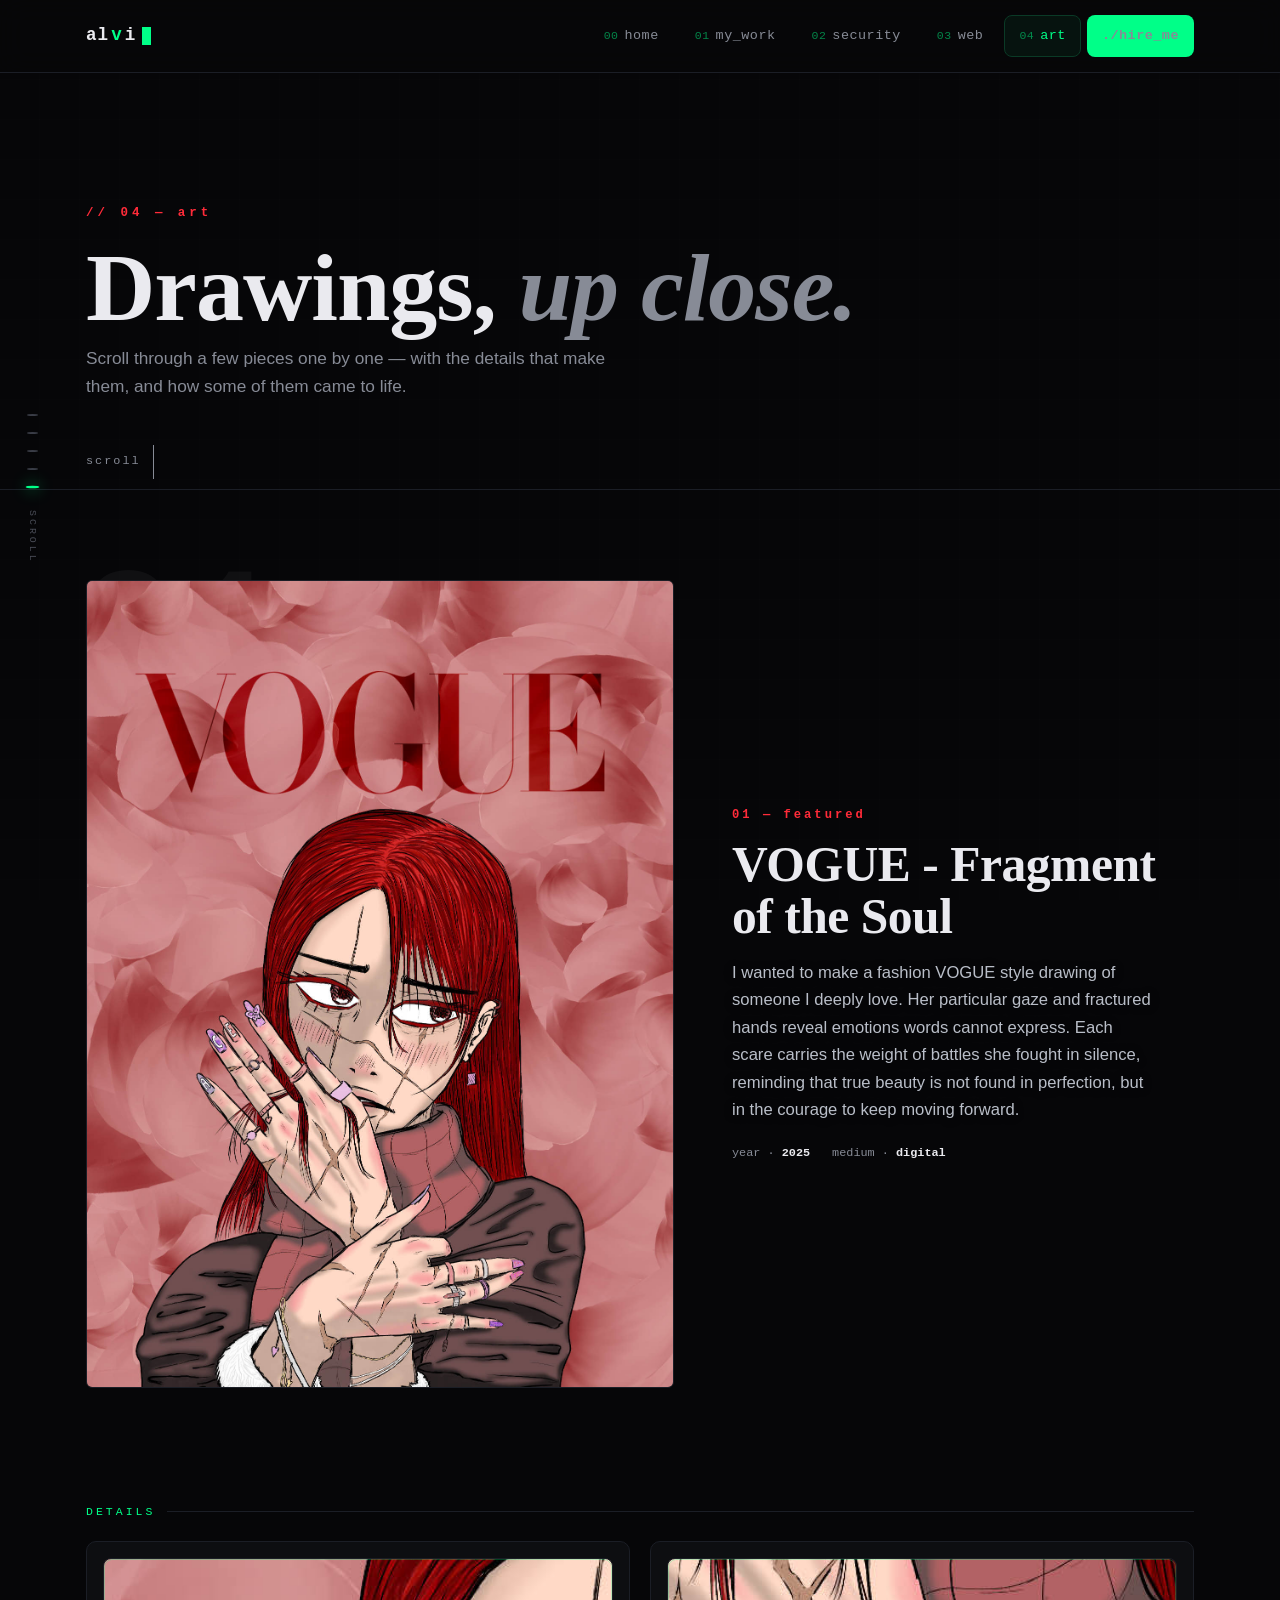
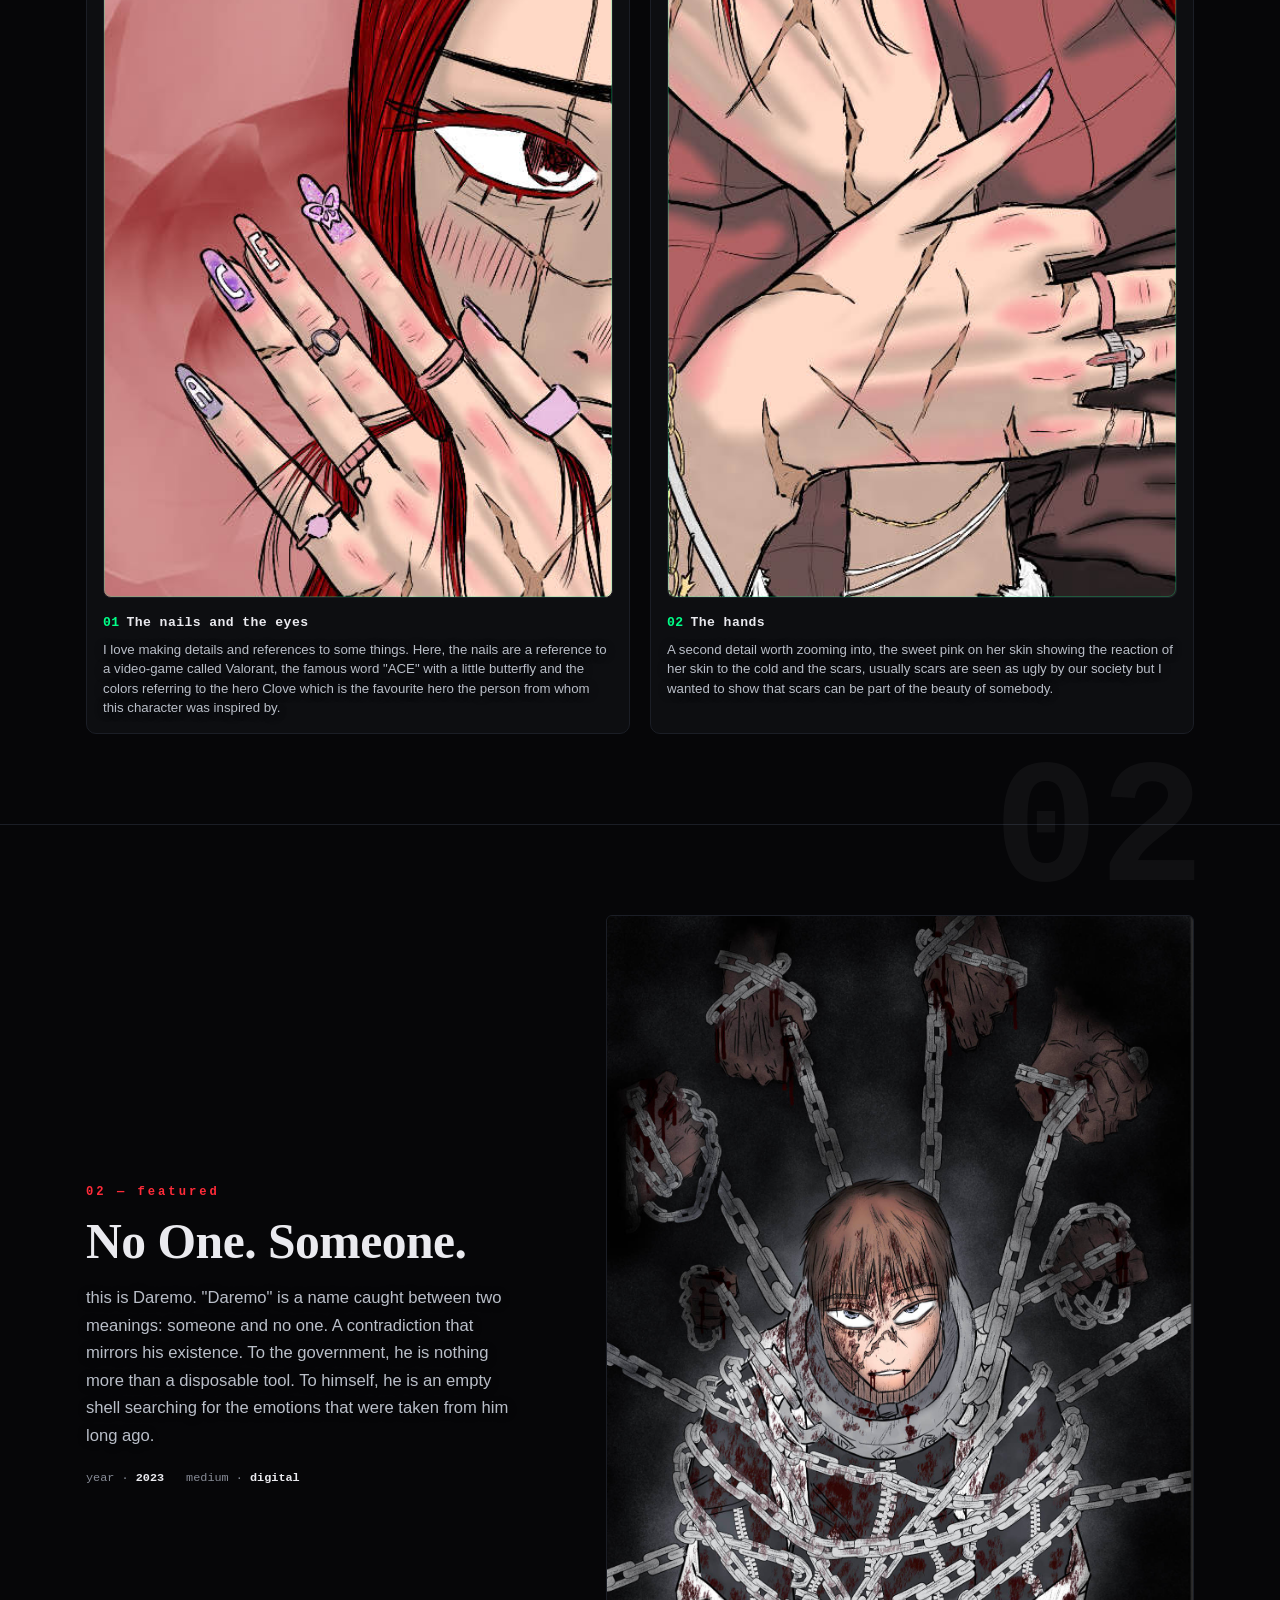
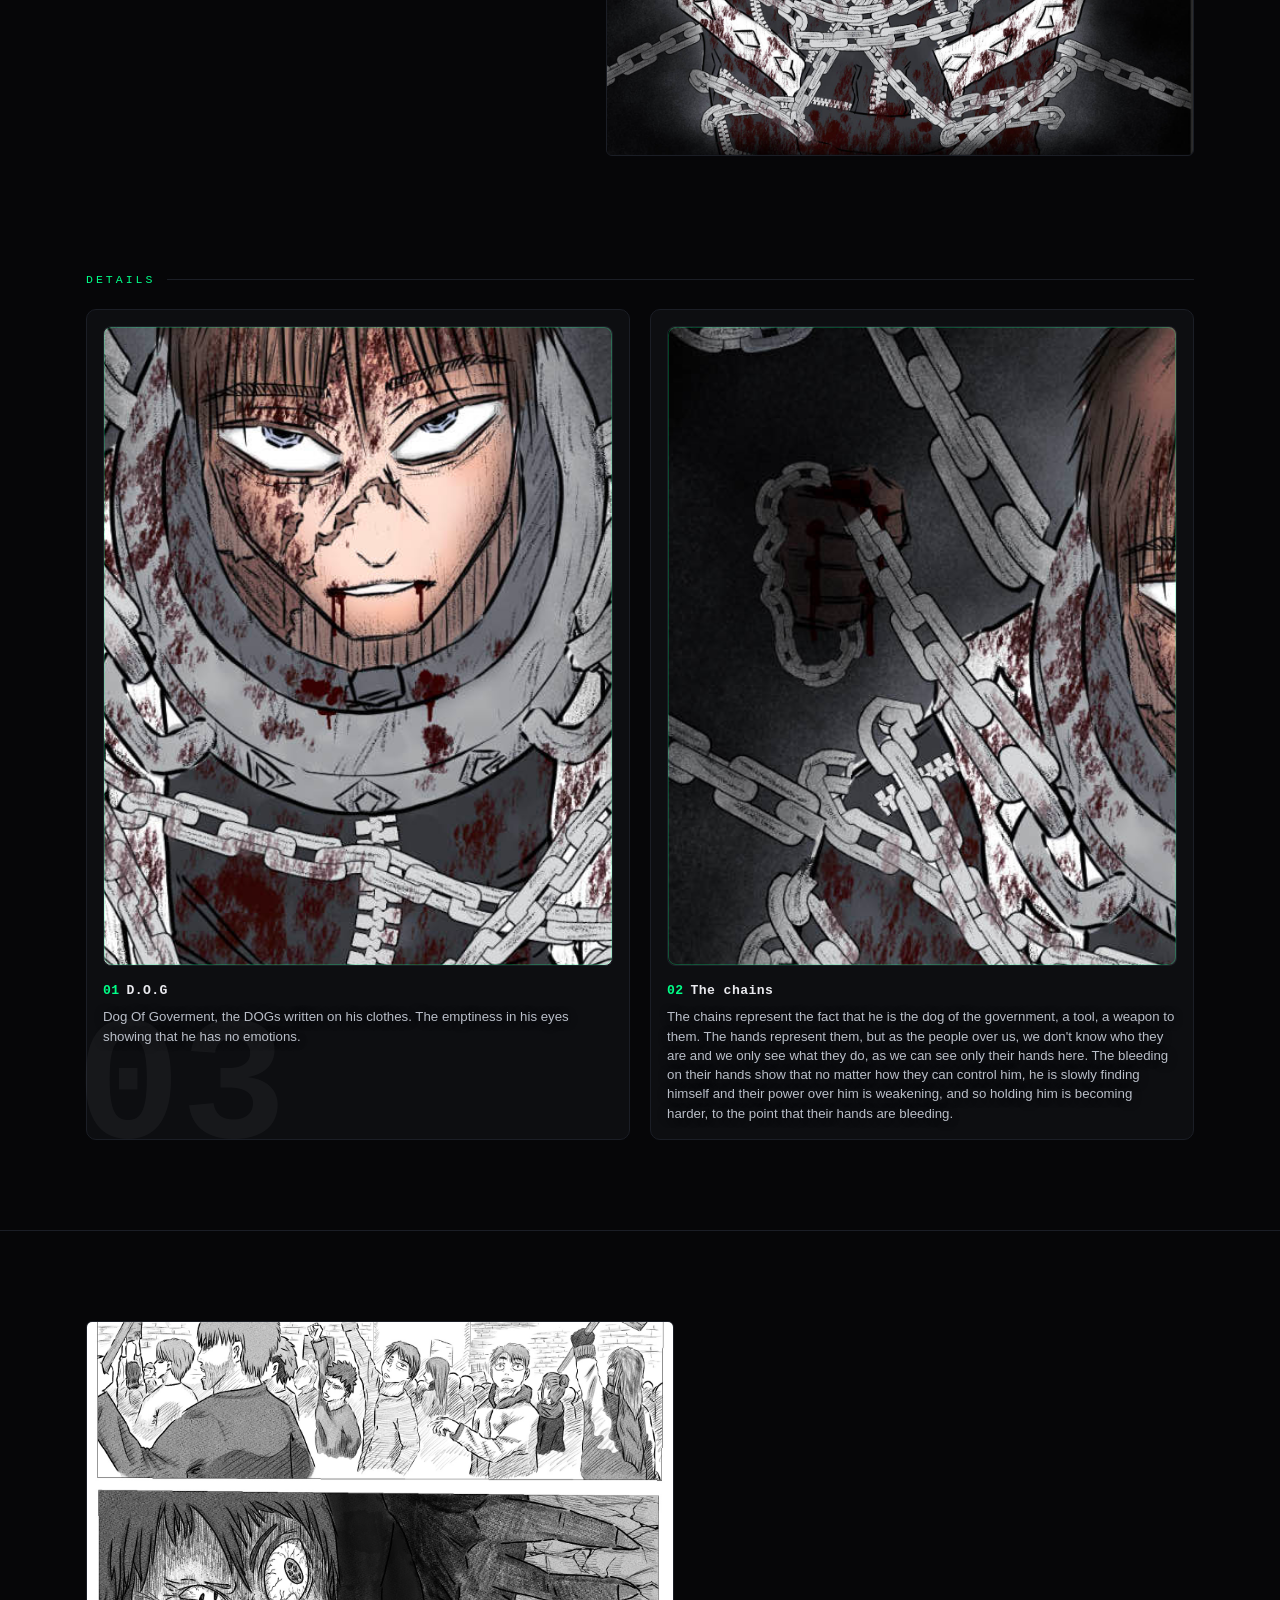
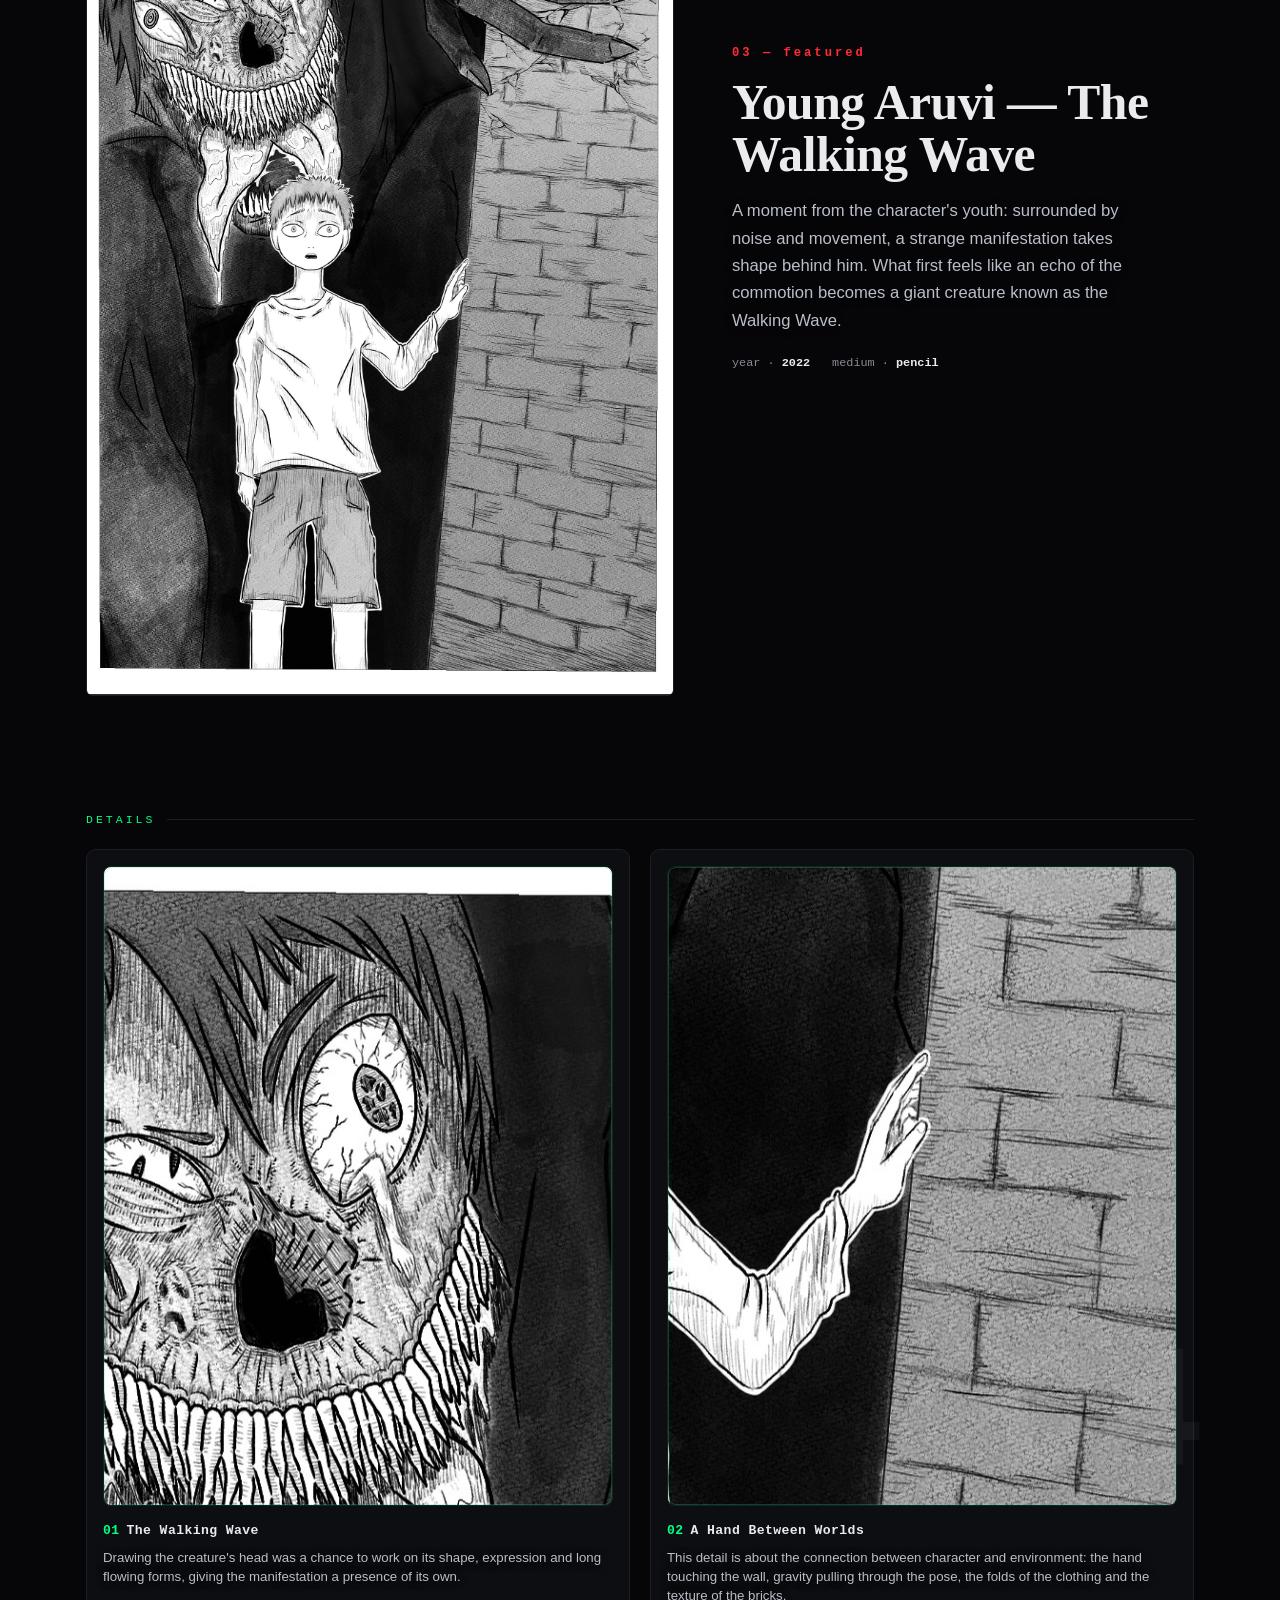
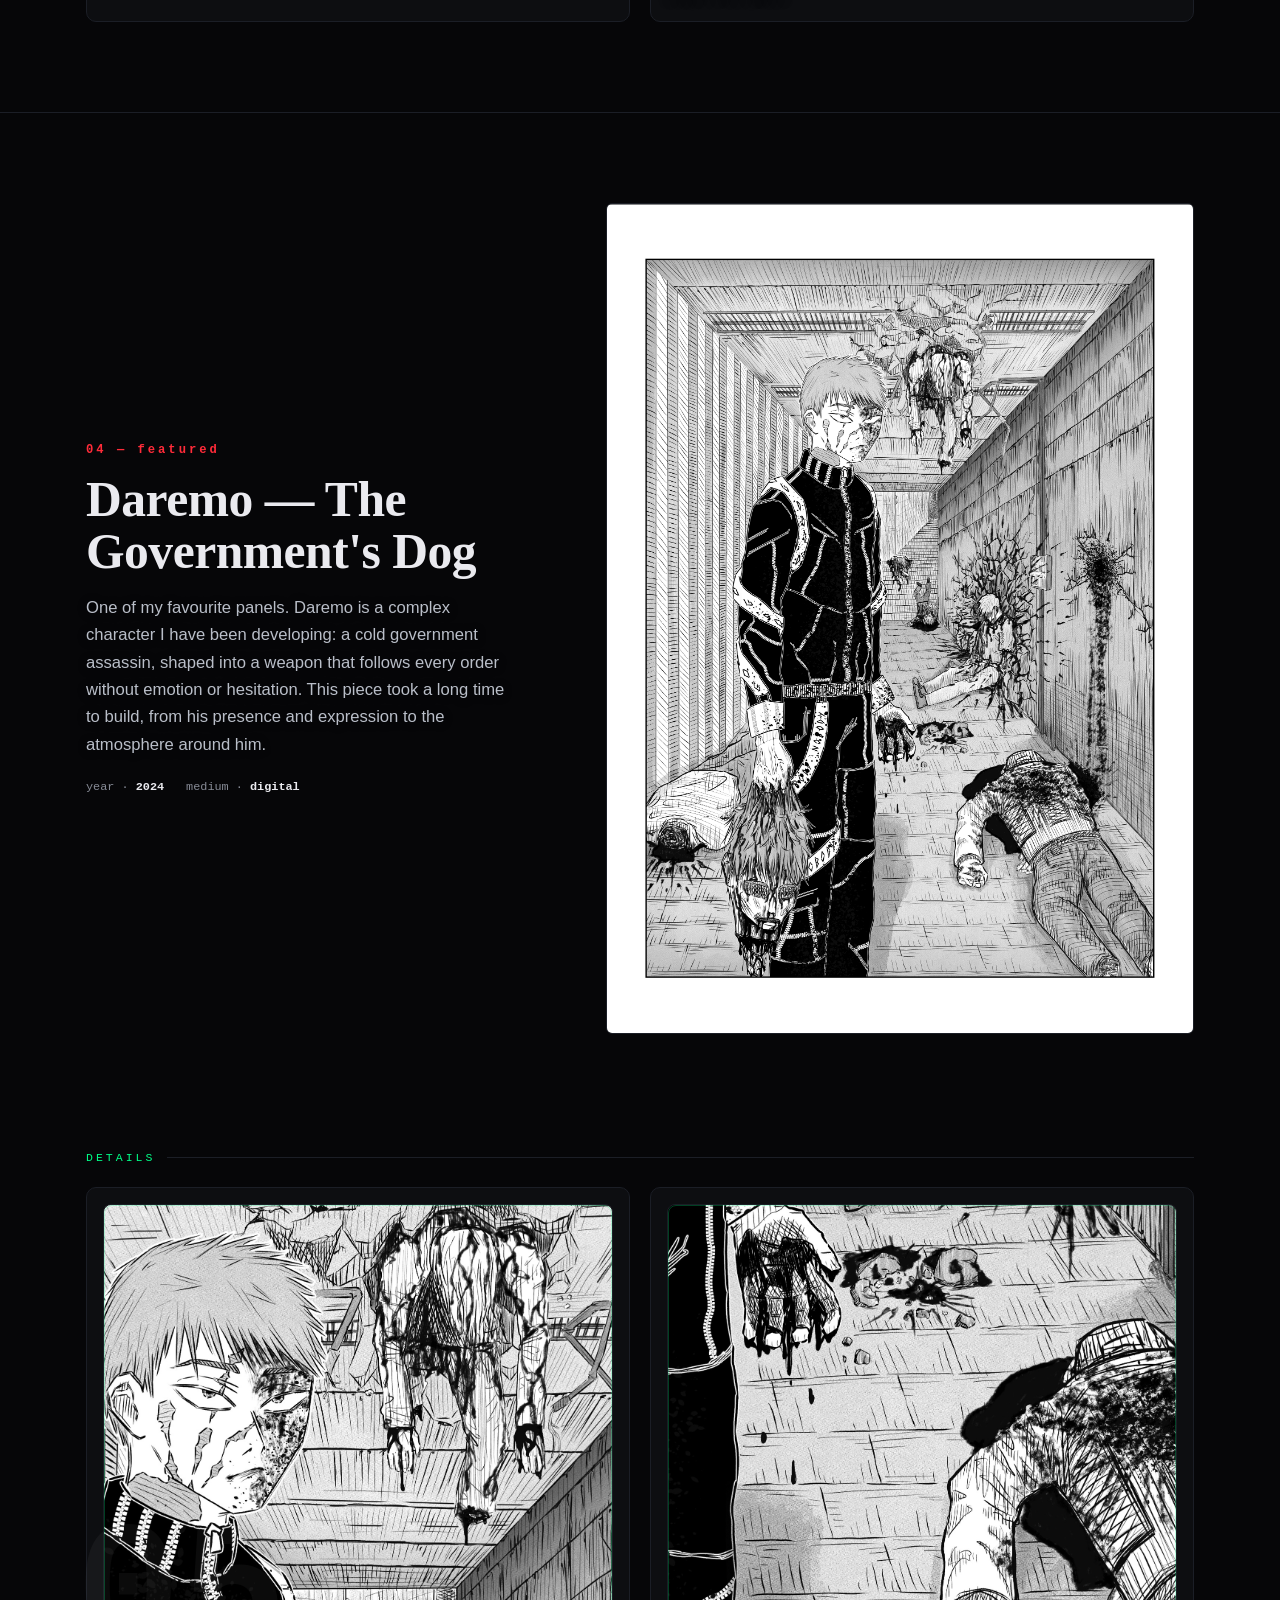
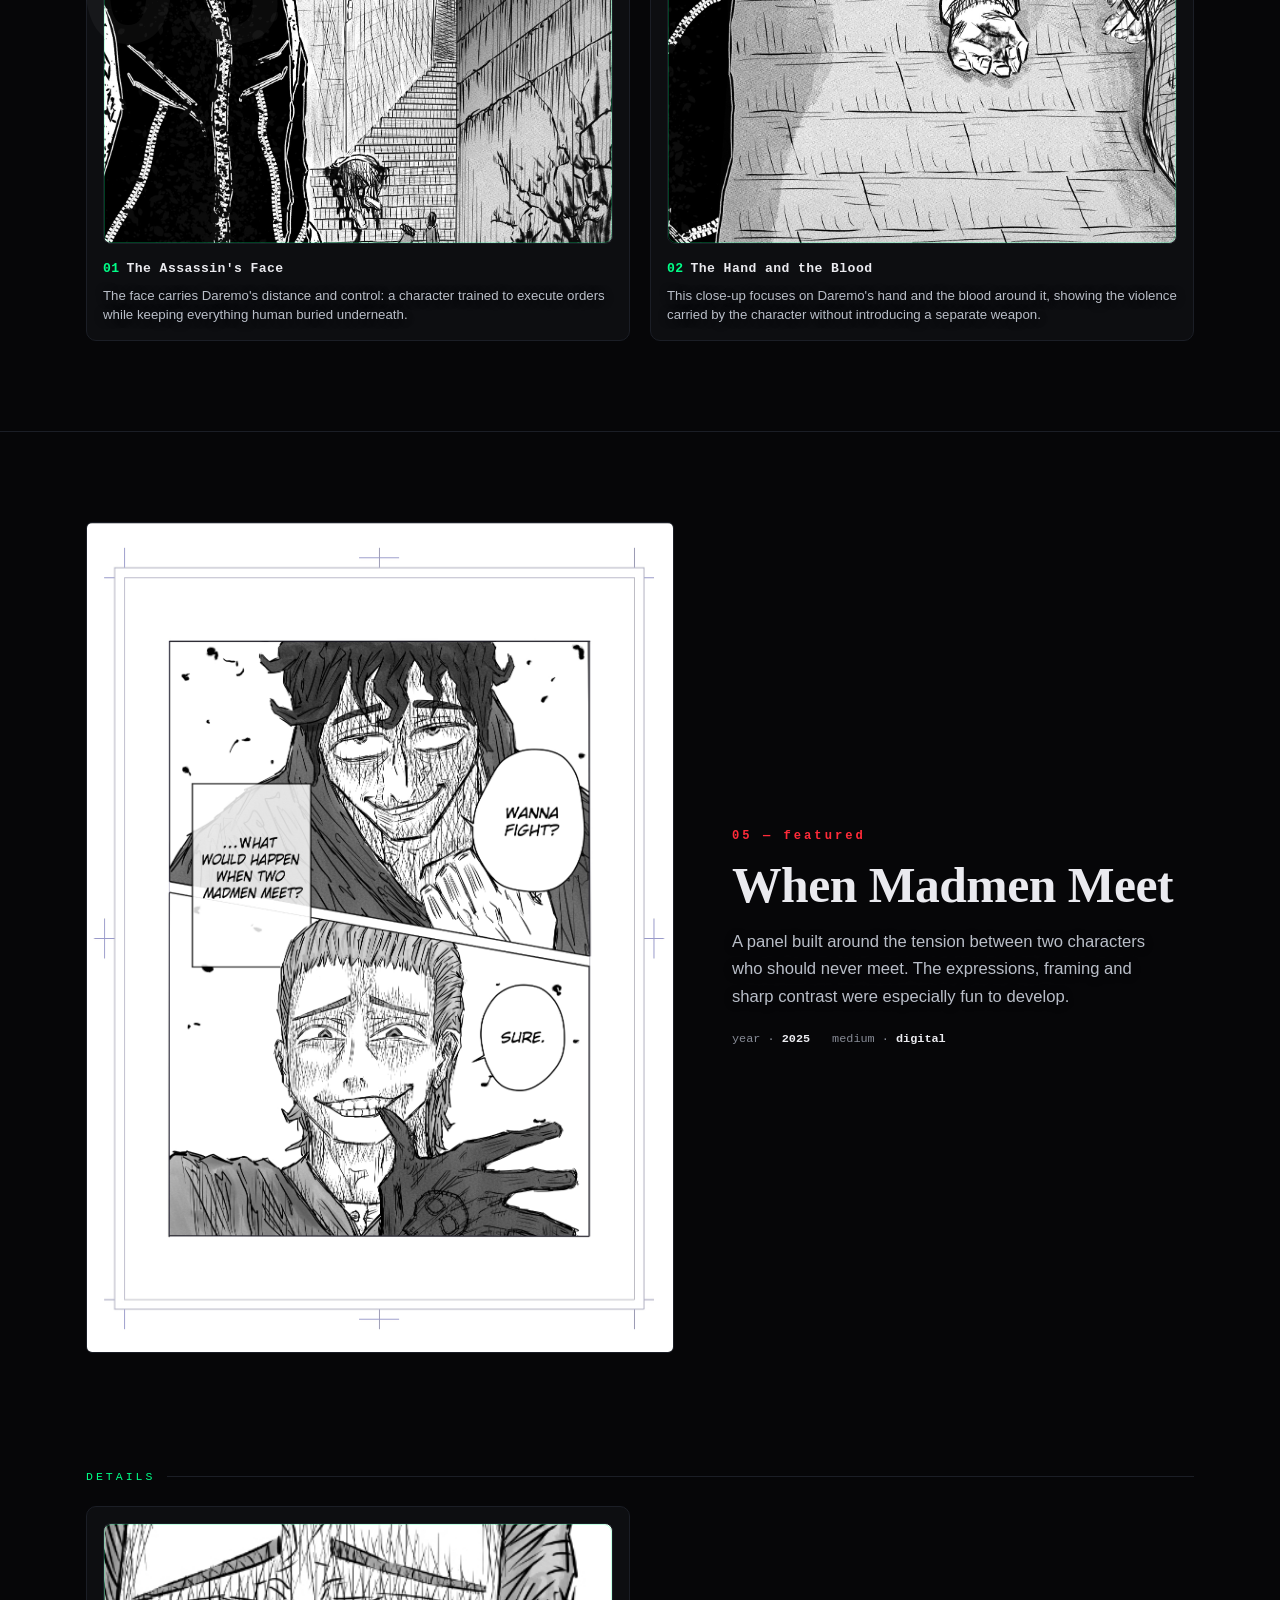
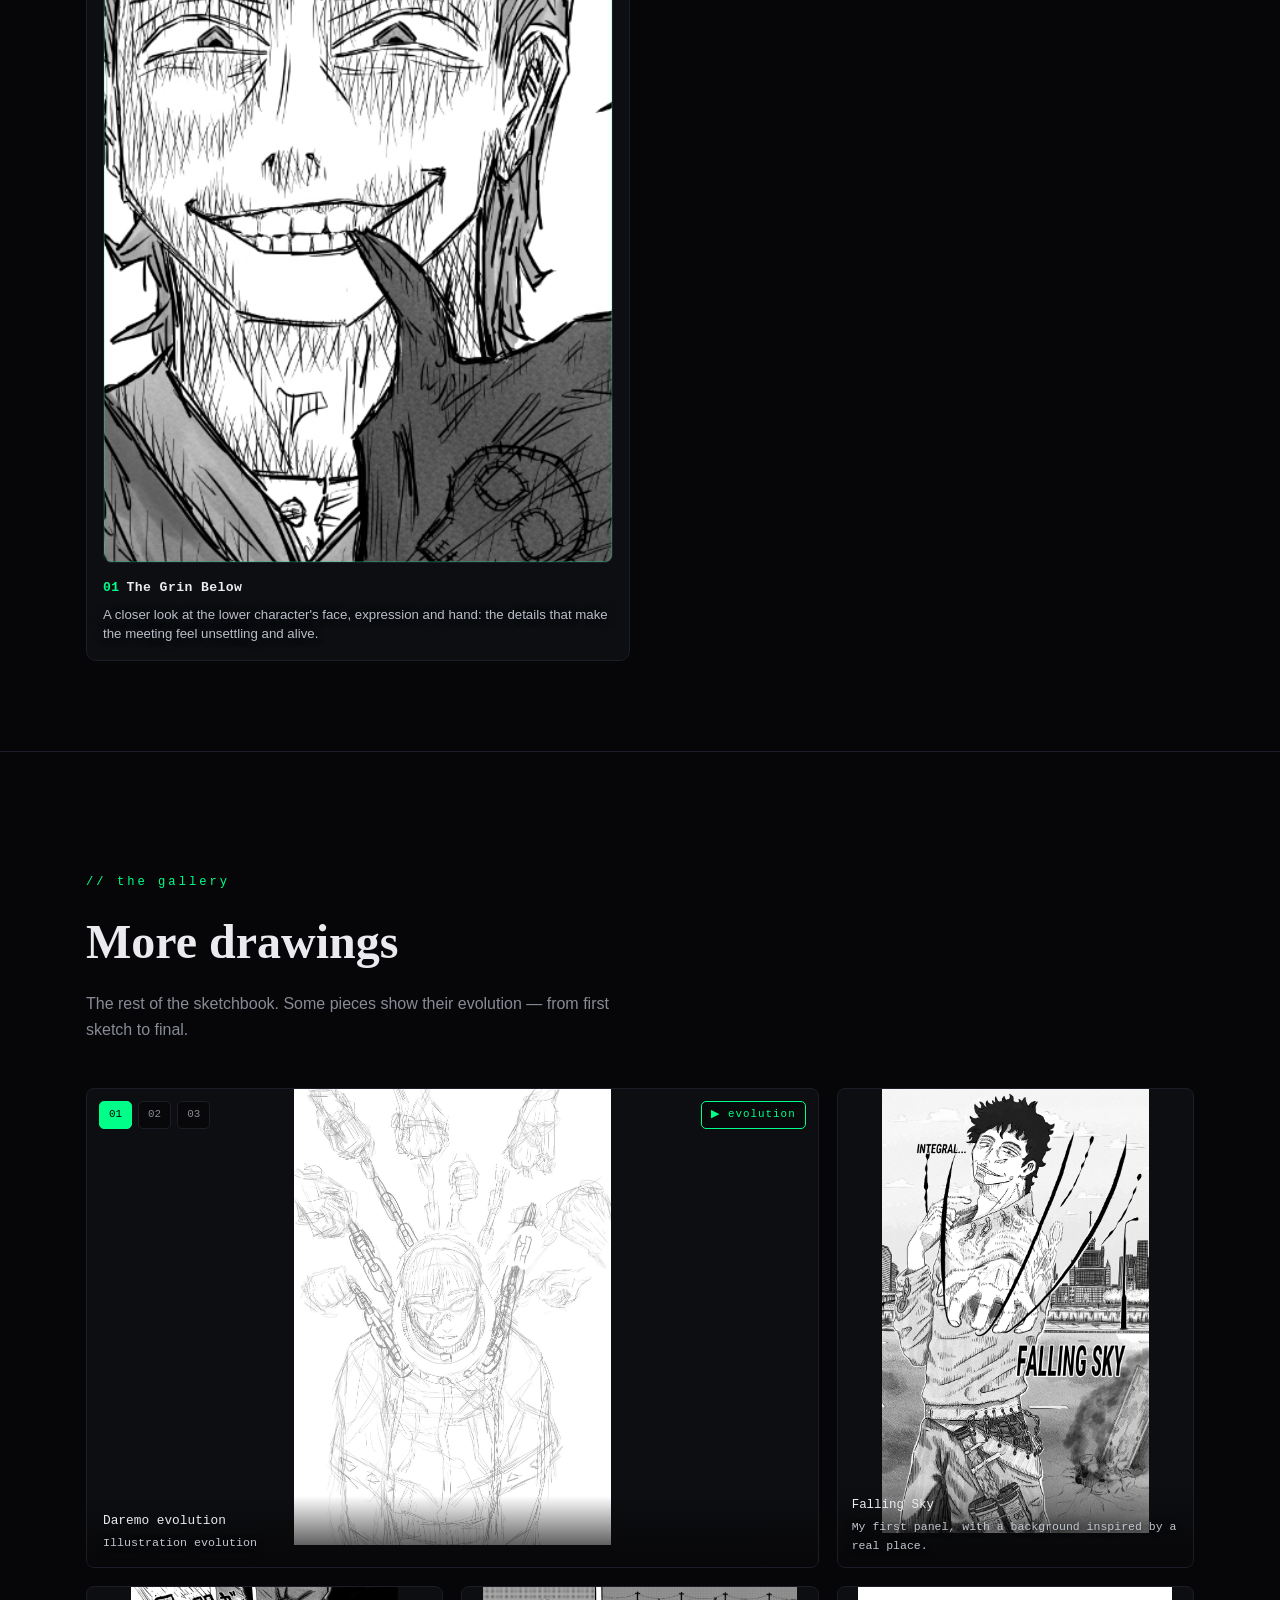
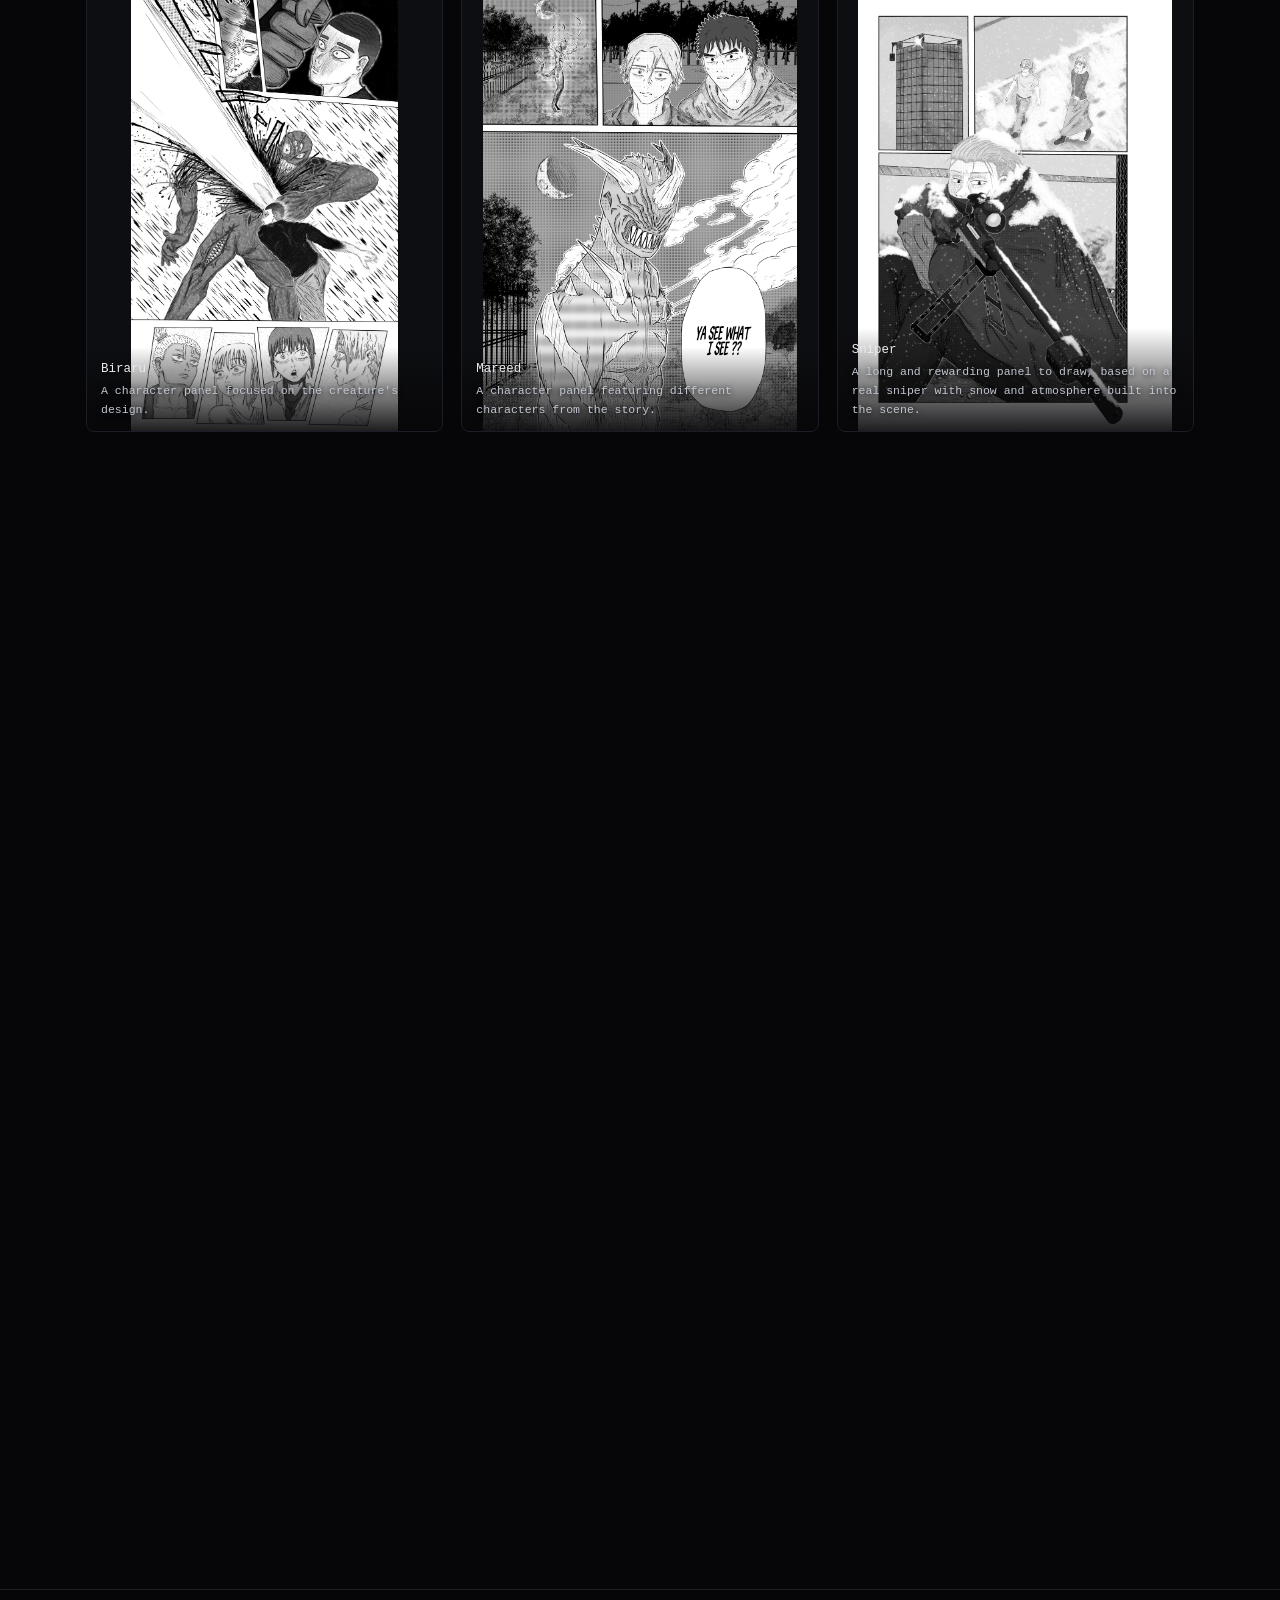
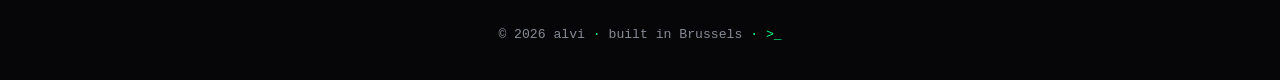
==== commit 68e416b9: "Set Madmen zoom to 80 percent" ====
--- a/pages/art.html
+++ b/pages/art.html
@@ -333,7 +333,7 @@
         <div class="fd-head">details</div>
         <div class="fd-grid">
           <div class="zoom-card">
-            <div class="zoom z-d" style="background-image:url('../assets/art/madmen-panel.png');background-position:50% 90%"></div>
+            <div class="zoom z-d" style="background-image:url('../assets/art/madmen-panel.png');background-position:50% 80%"></div>
             <div class="zc"><h5><span>01</span>The Grin Below</h5><p>A closer look at the lower character's face, expression and hand: the details that make the meeting feel unsettling and alive.</p></div>
           </div>
         </div>
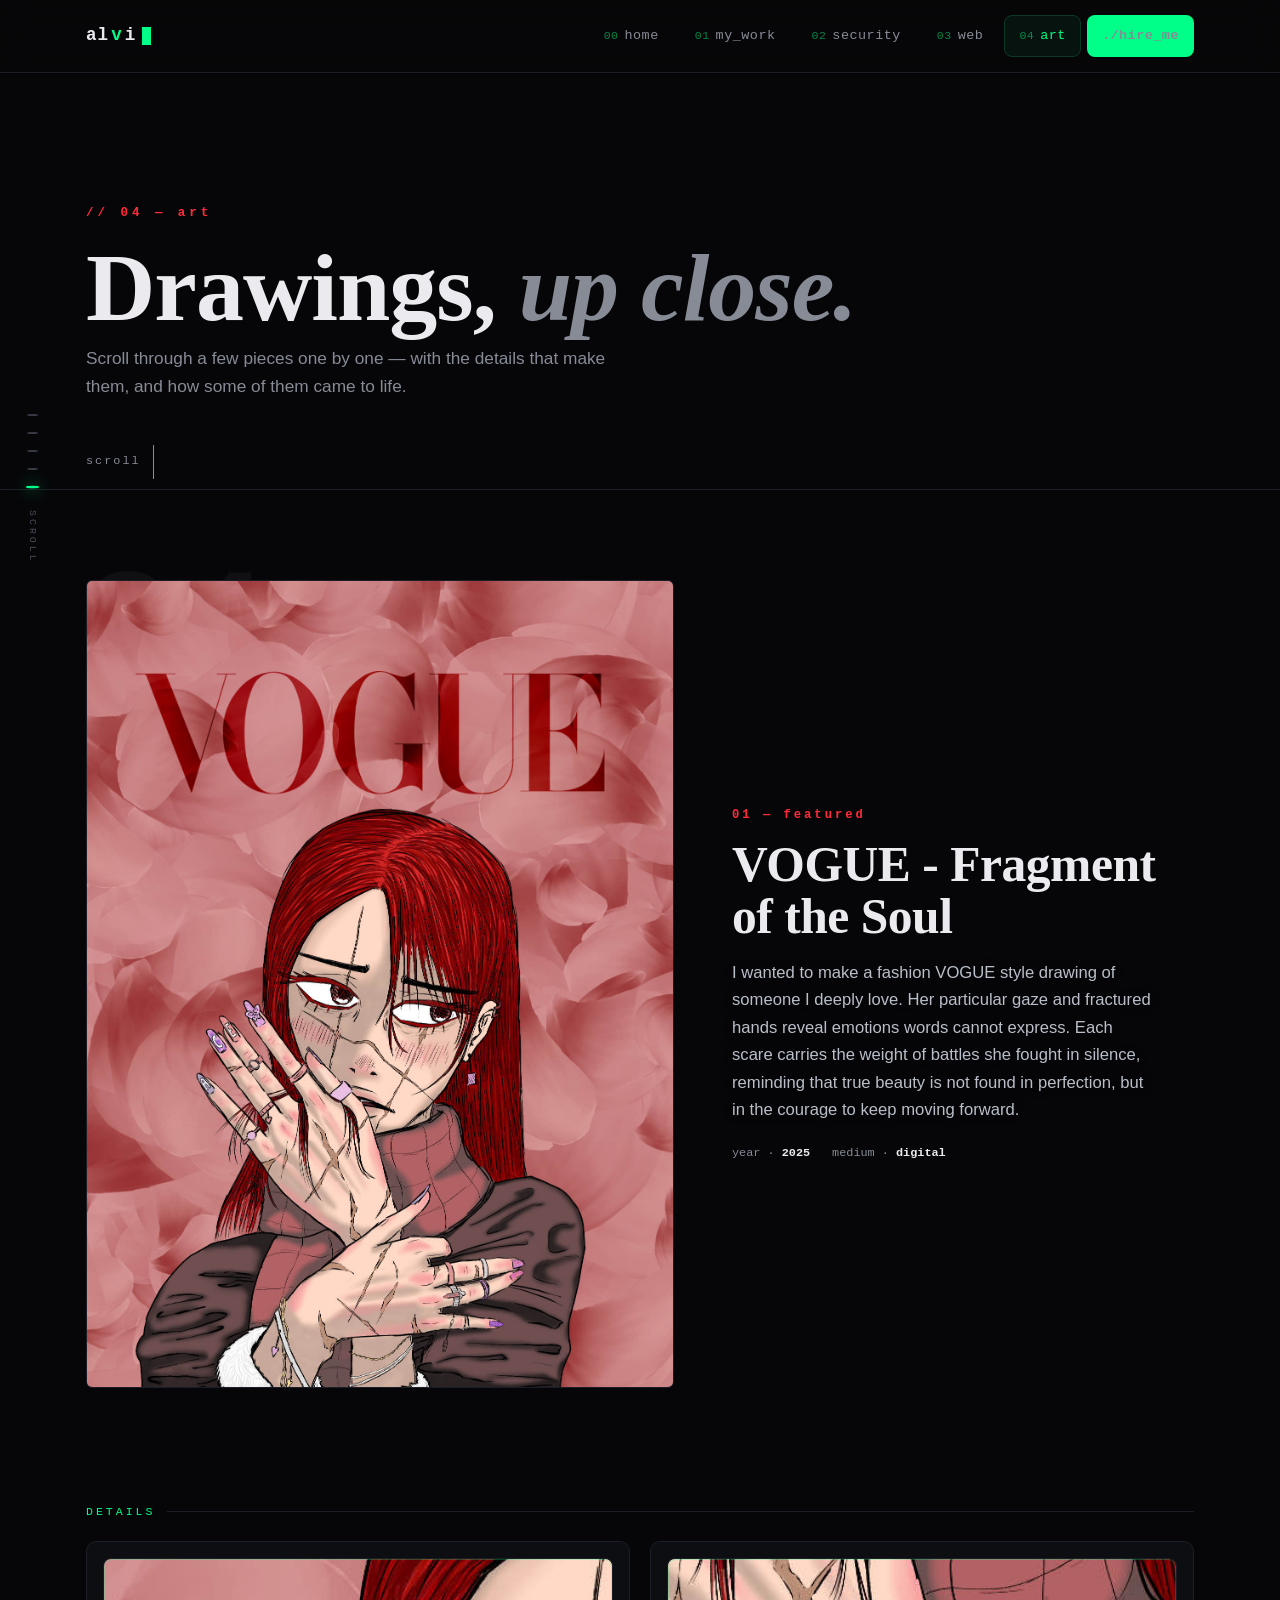
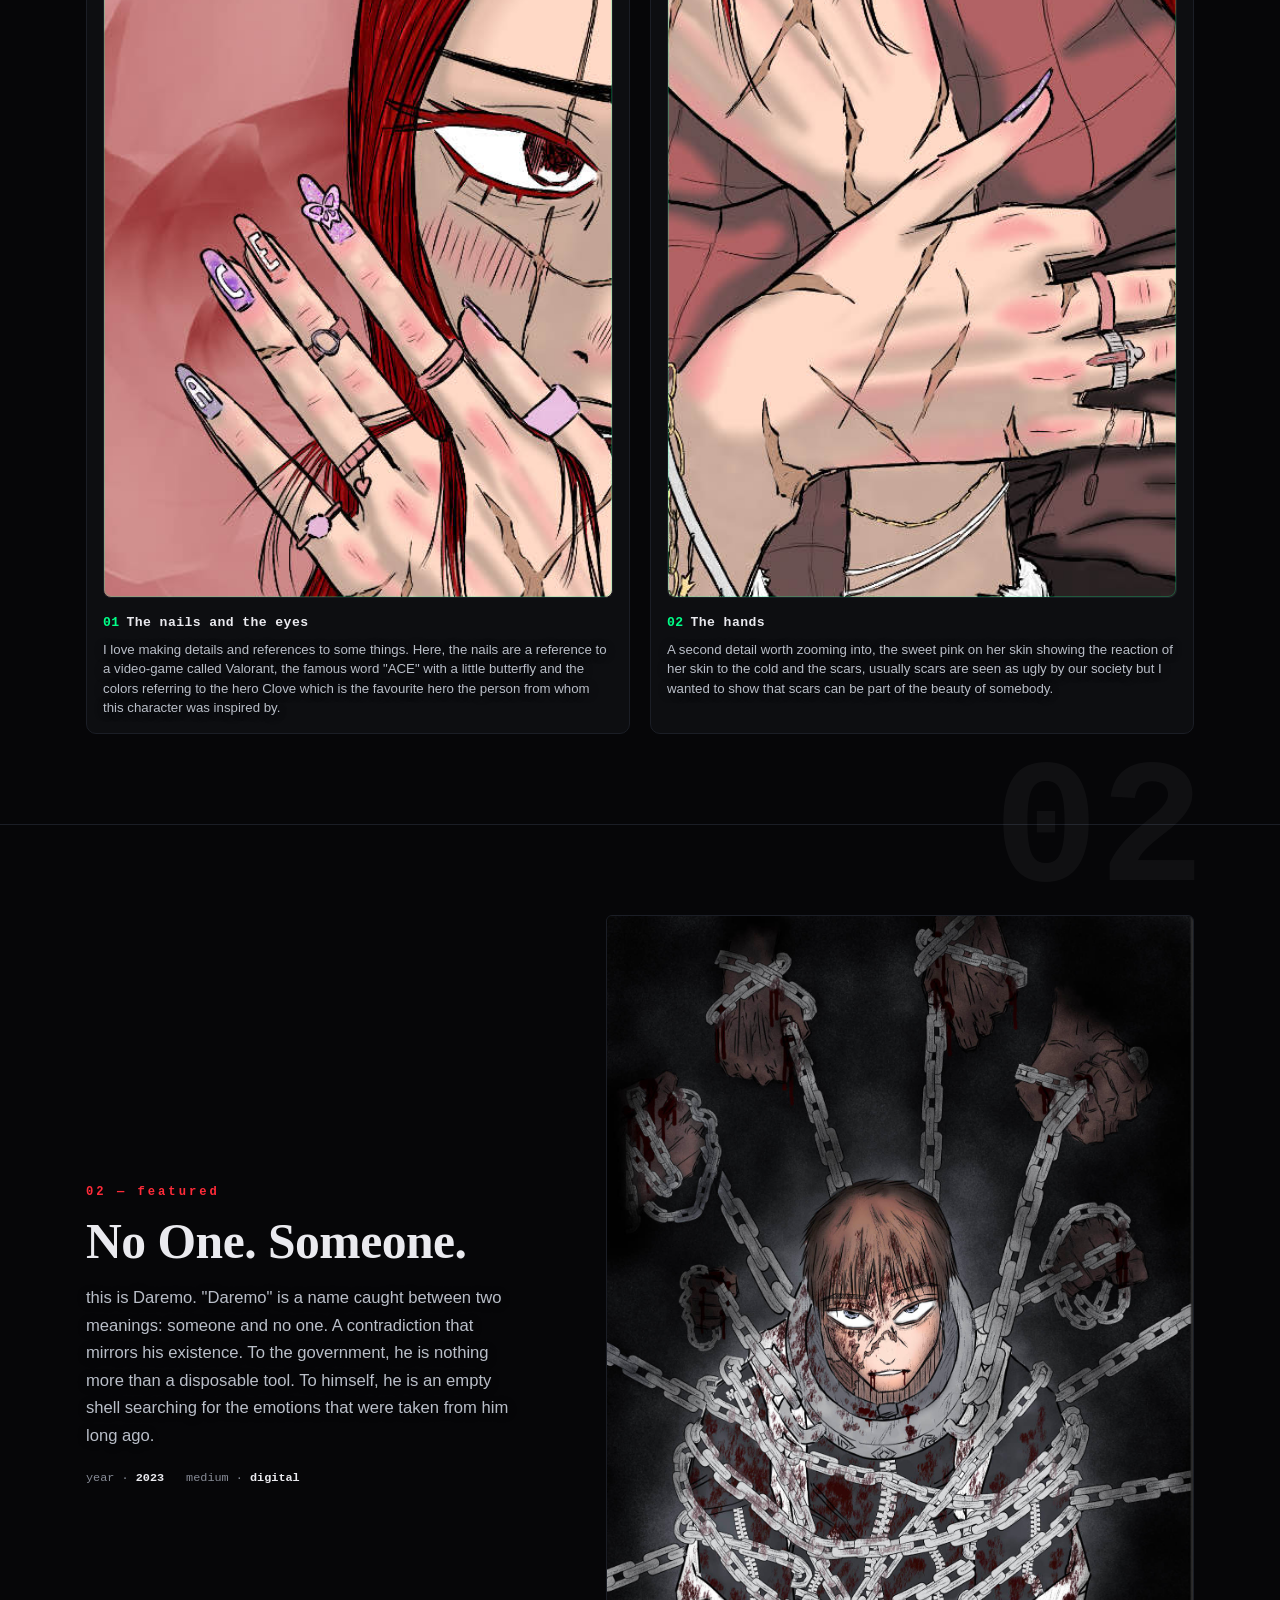
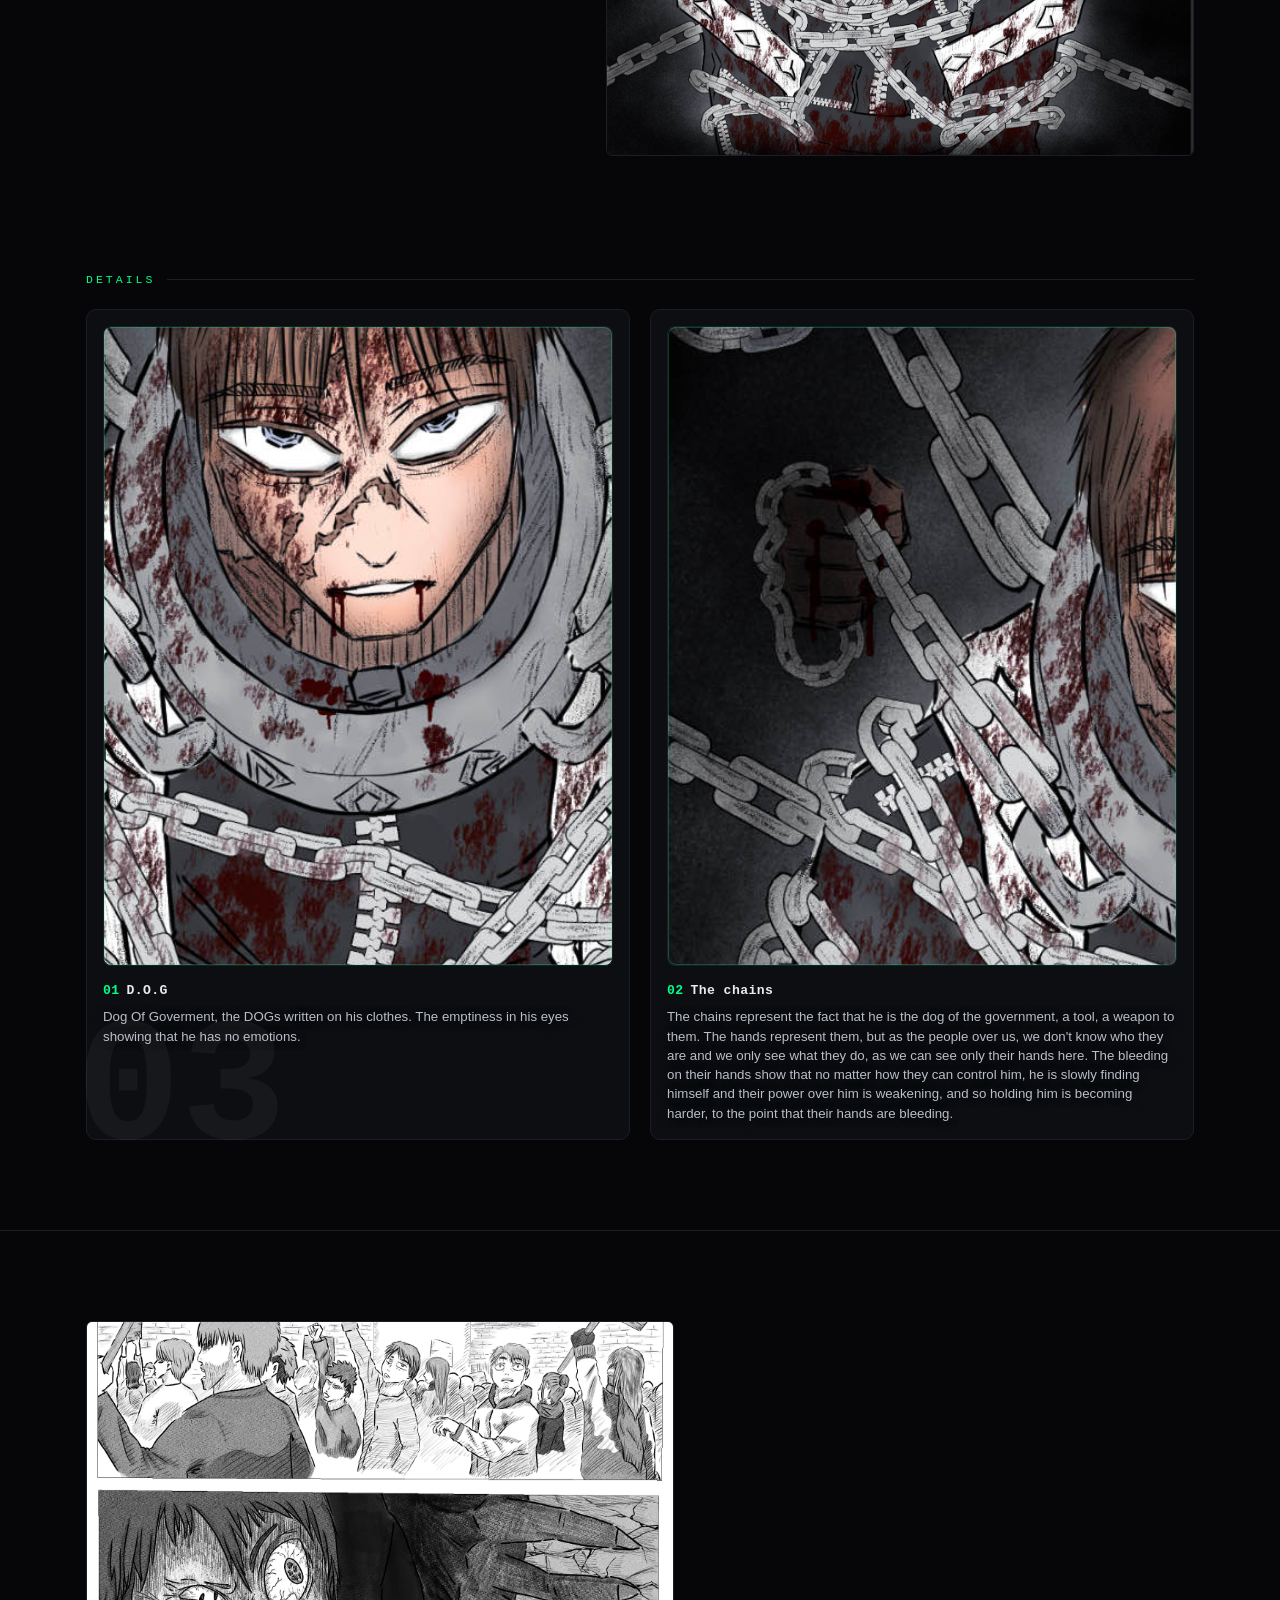
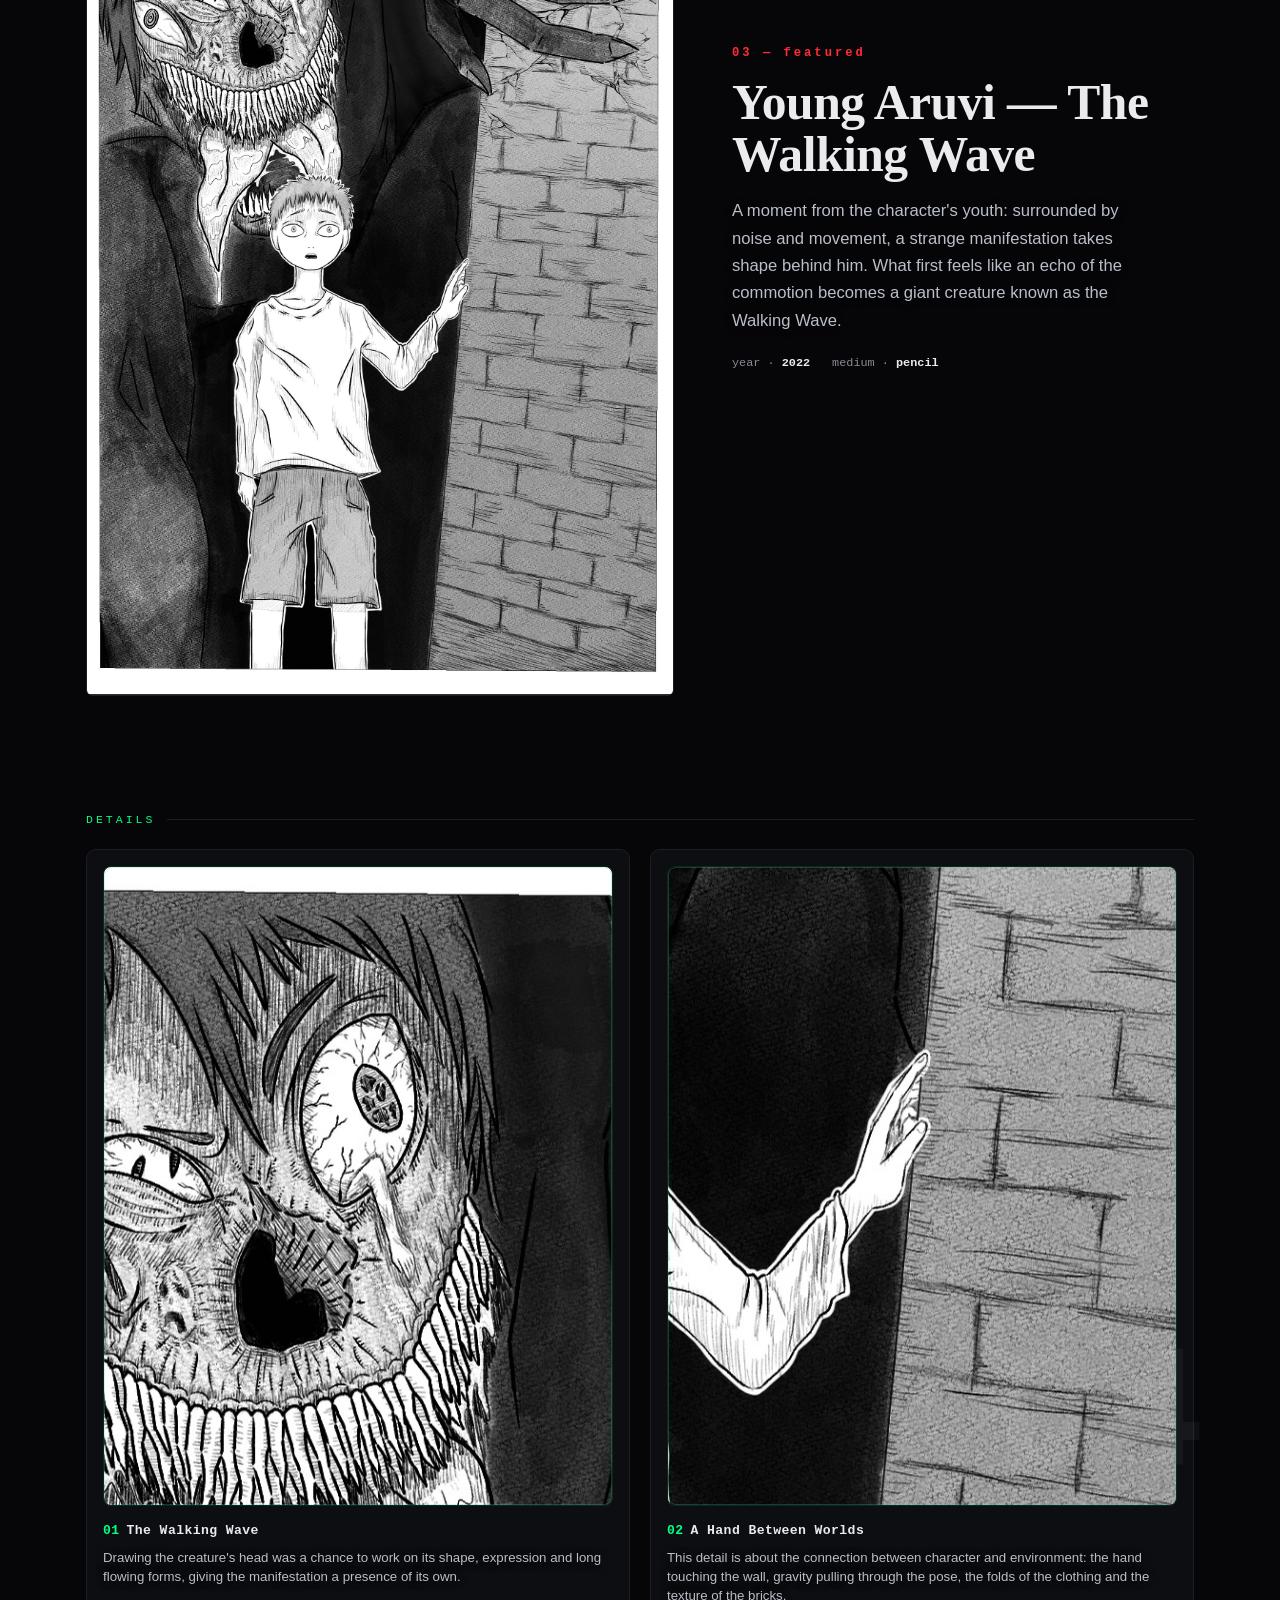
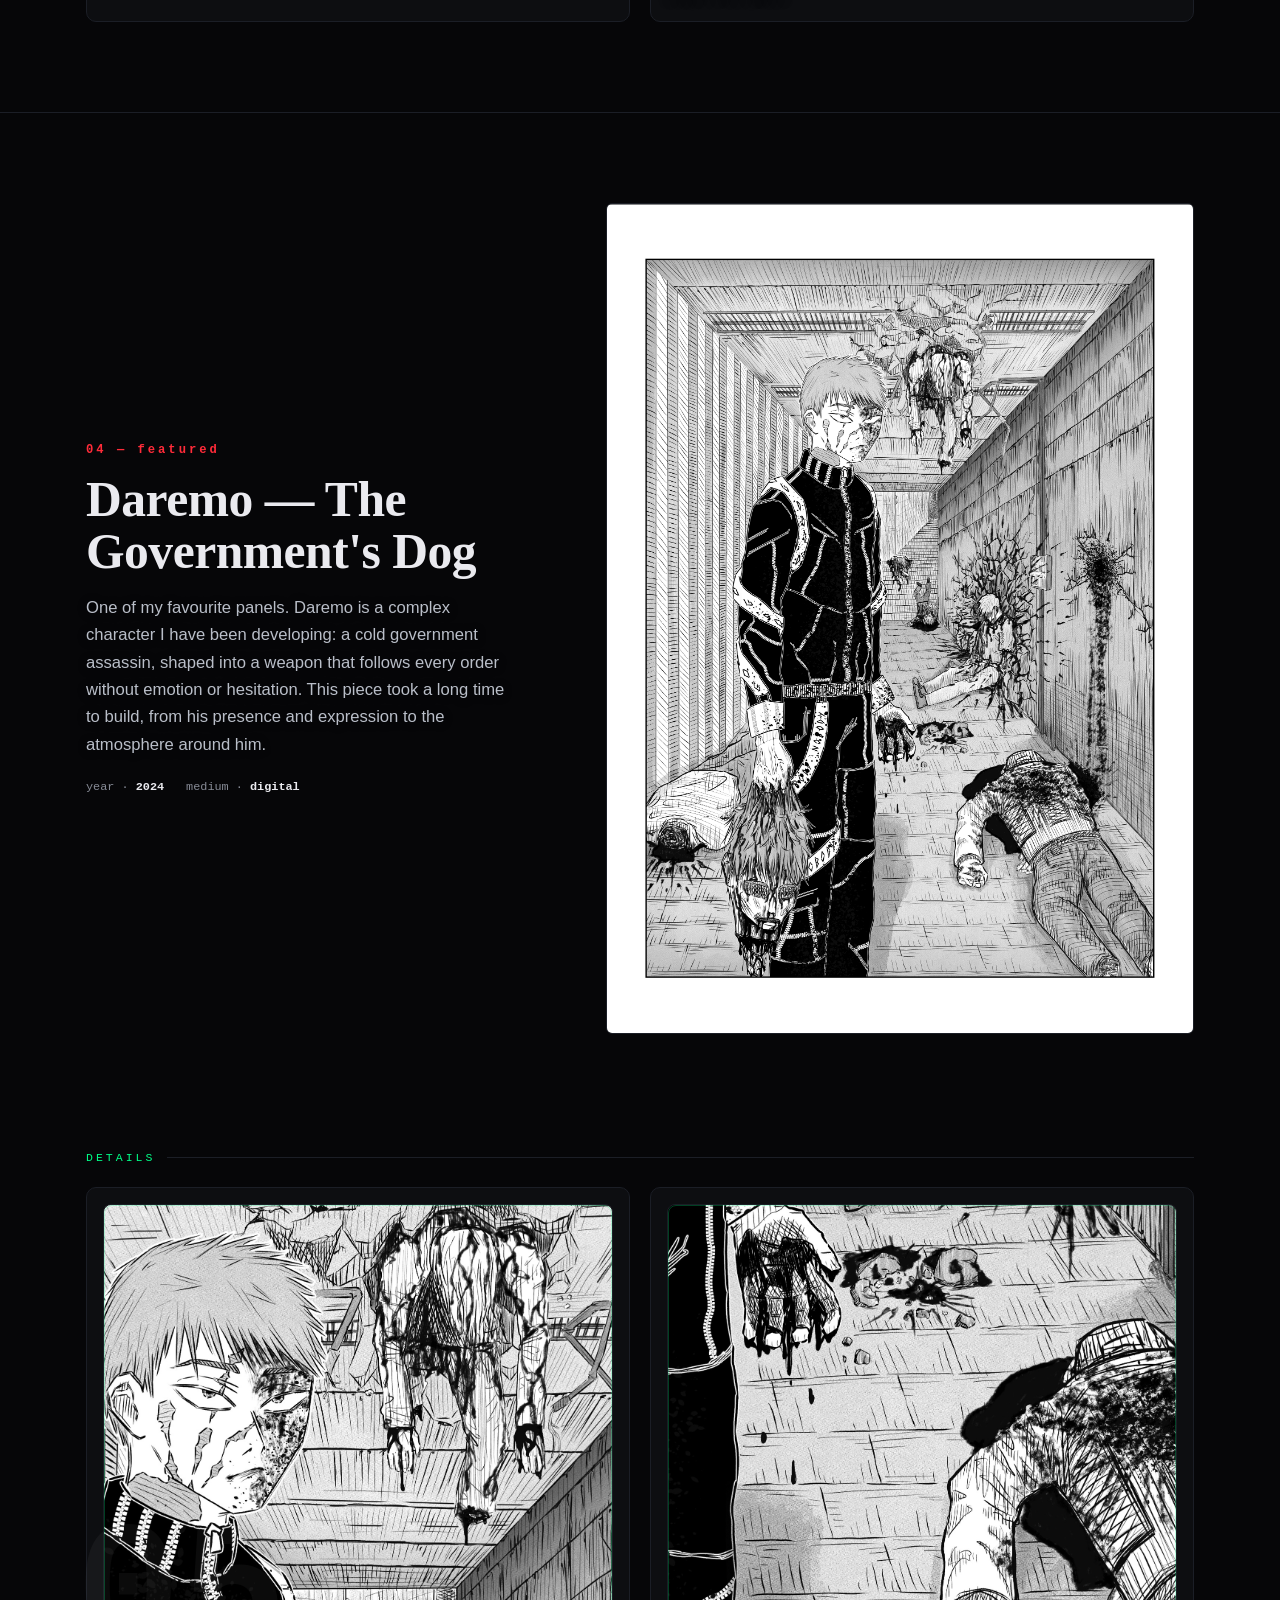
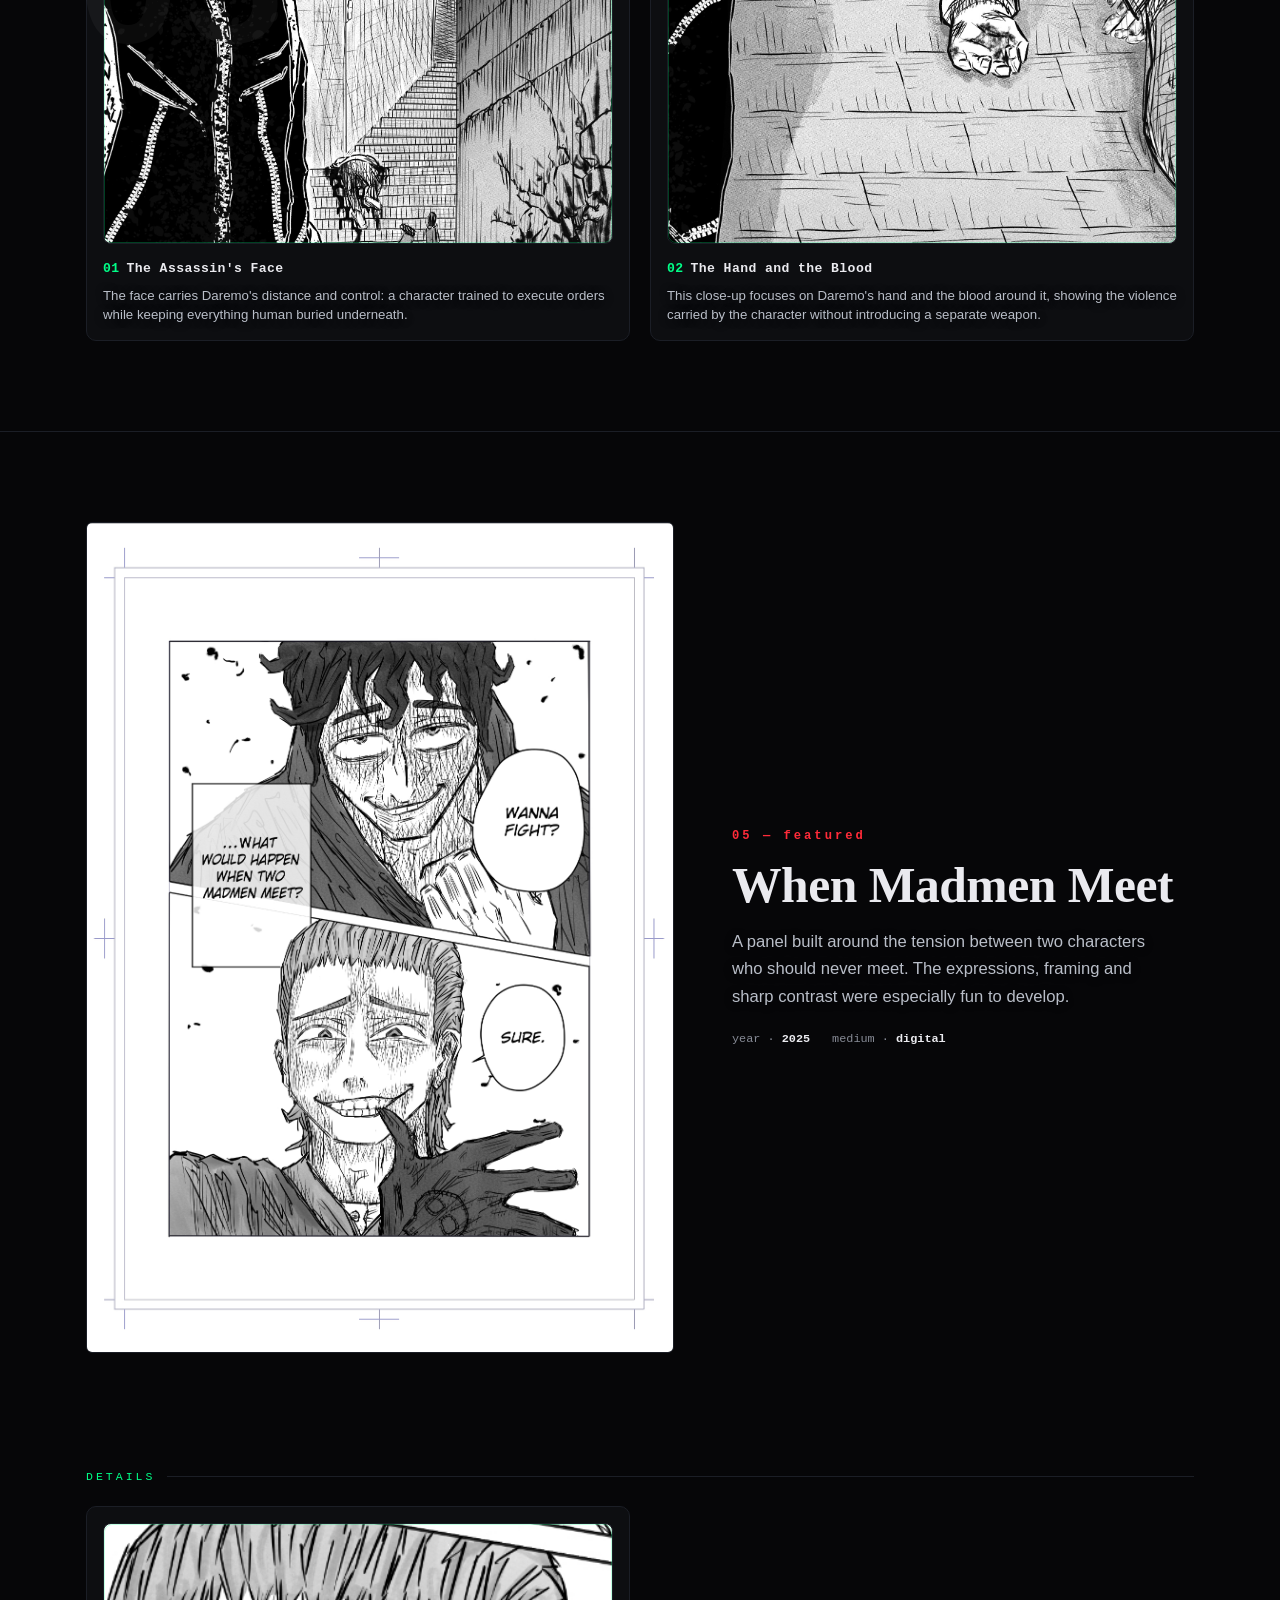
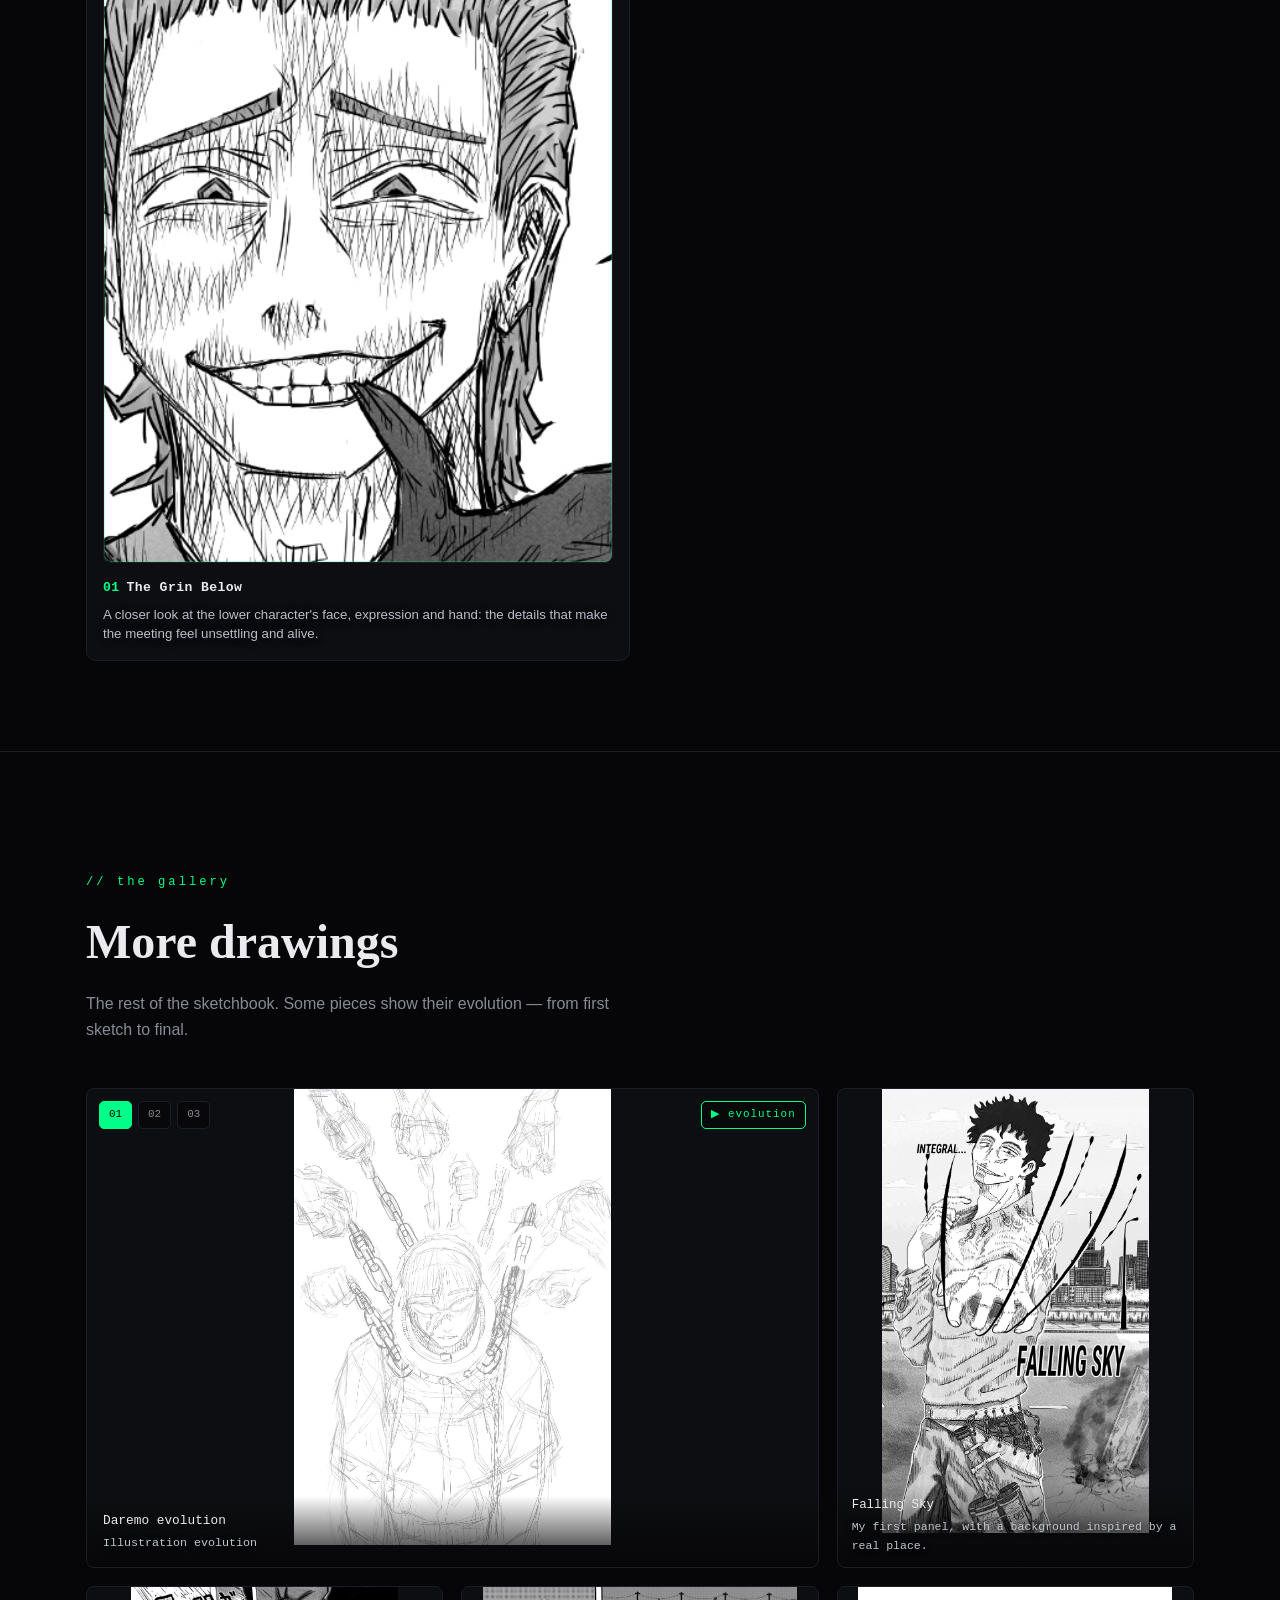
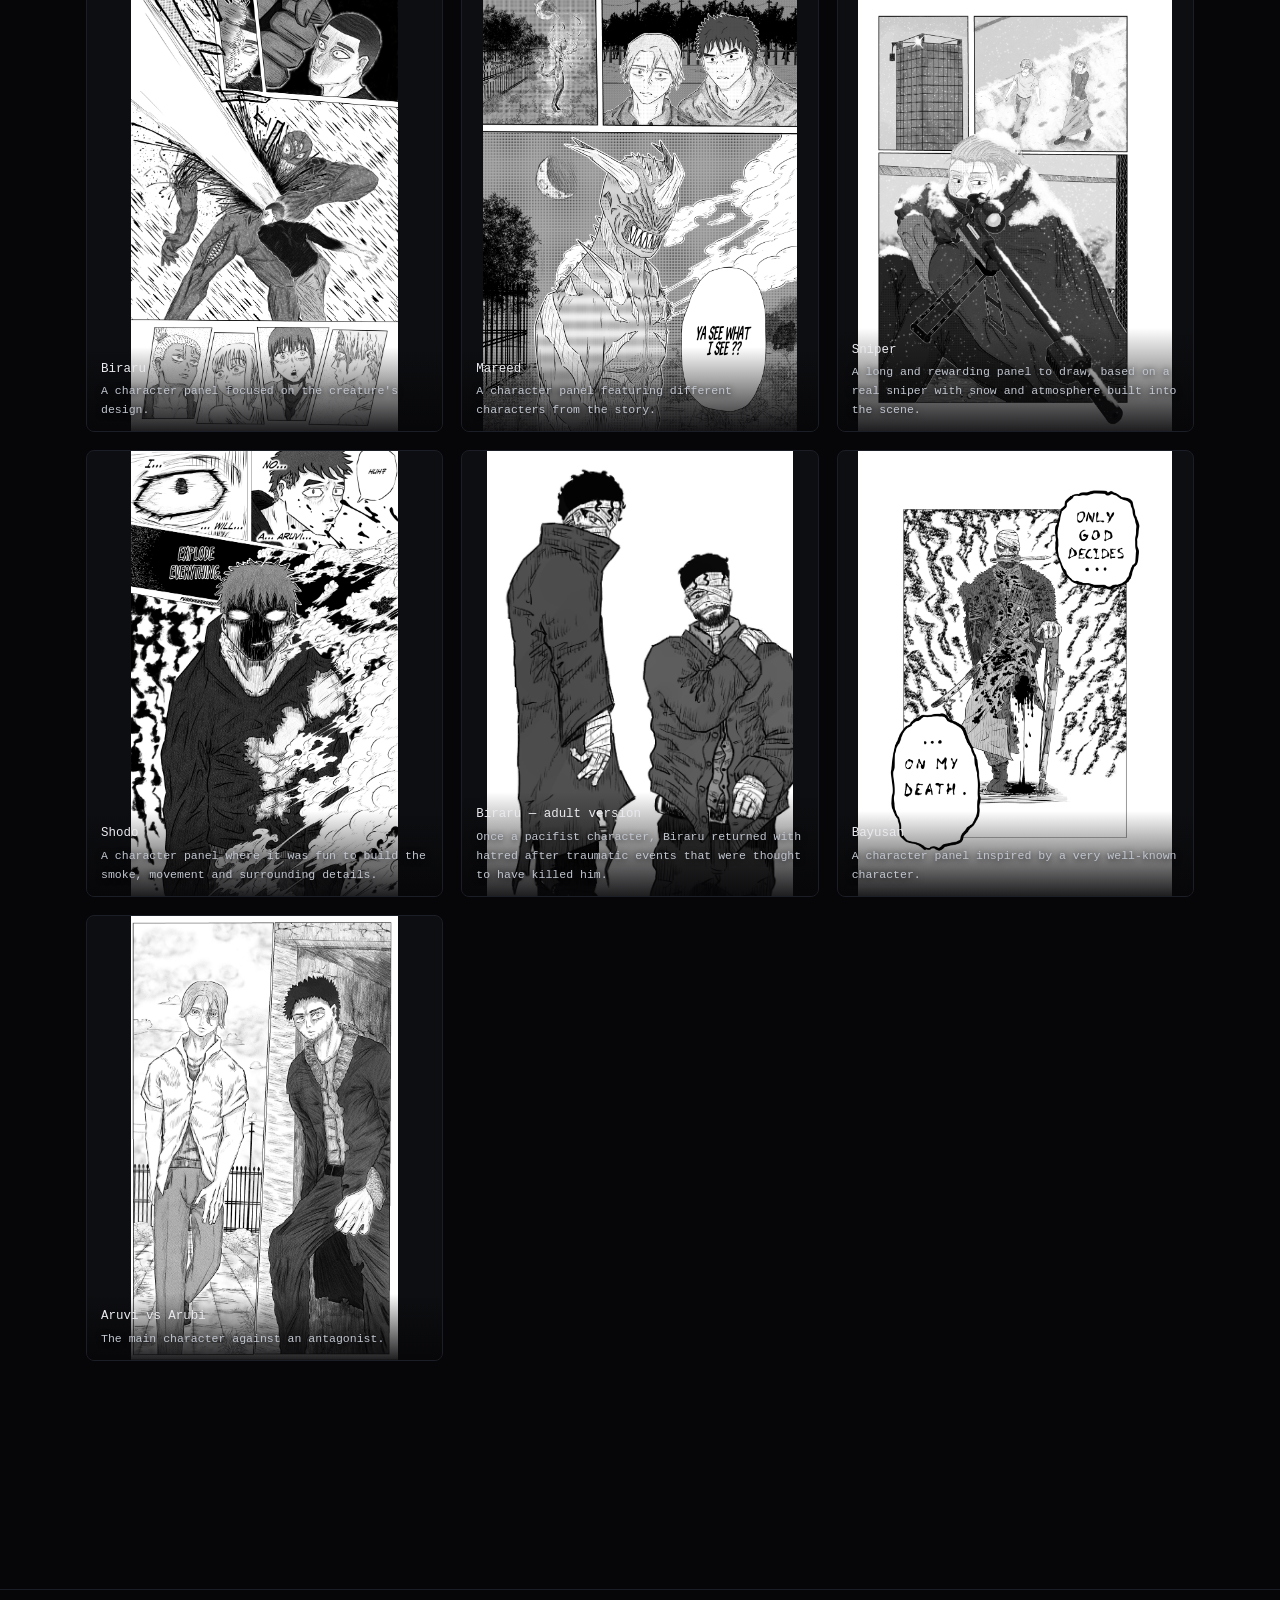
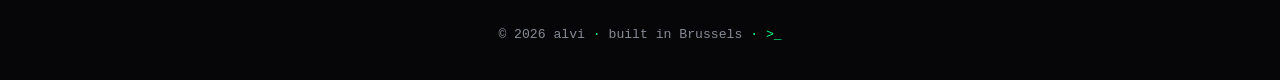
==== commit 82615932: "Set Madmen zoom to 70 percent" ====
--- a/pages/art.html
+++ b/pages/art.html
@@ -333,7 +333,7 @@
         <div class="fd-head">details</div>
         <div class="fd-grid">
           <div class="zoom-card">
-            <div class="zoom z-d" style="background-image:url('../assets/art/madmen-panel.png');background-position:50% 80%"></div>
+            <div class="zoom z-d" style="background-image:url('../assets/art/madmen-panel.png');background-position:50% 70%"></div>
             <div class="zc"><h5><span>01</span>The Grin Below</h5><p>A closer look at the lower character's face, expression and hand: the details that make the meeting feel unsettling and alive.</p></div>
           </div>
         </div>
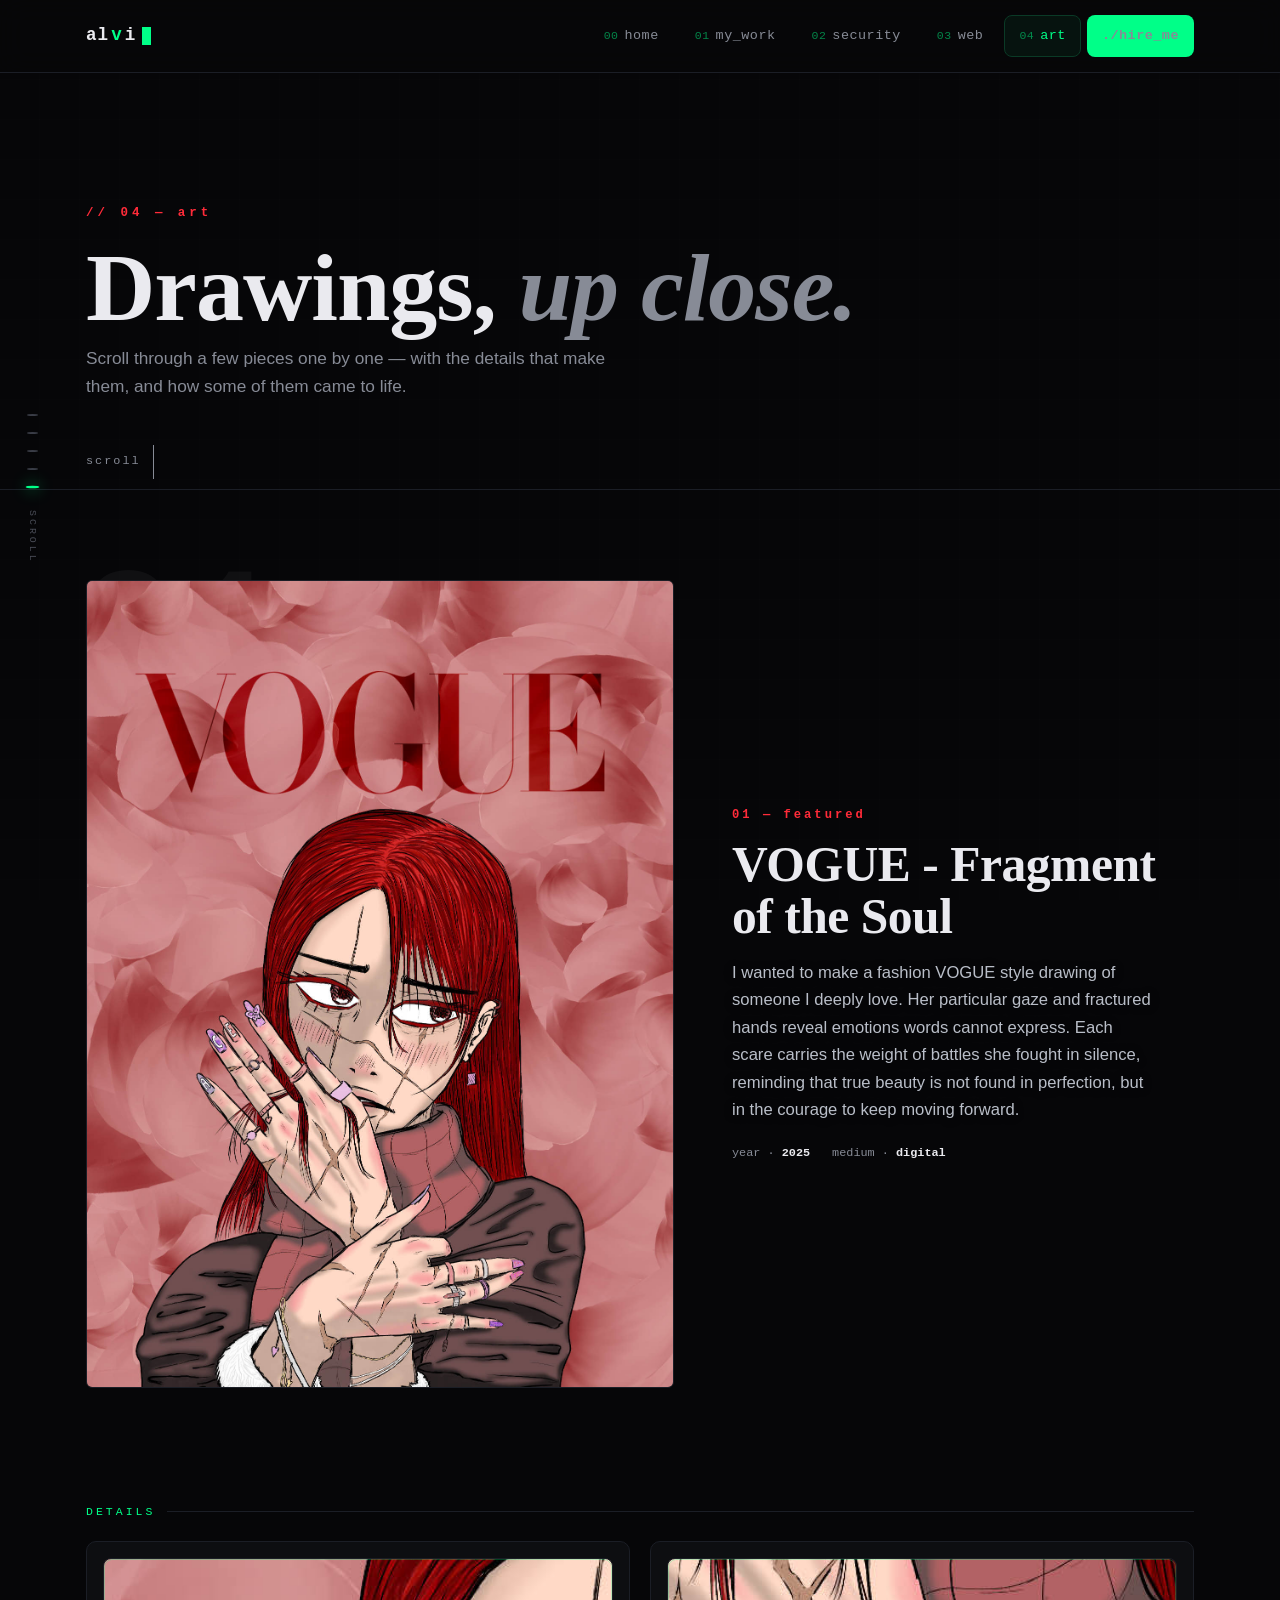
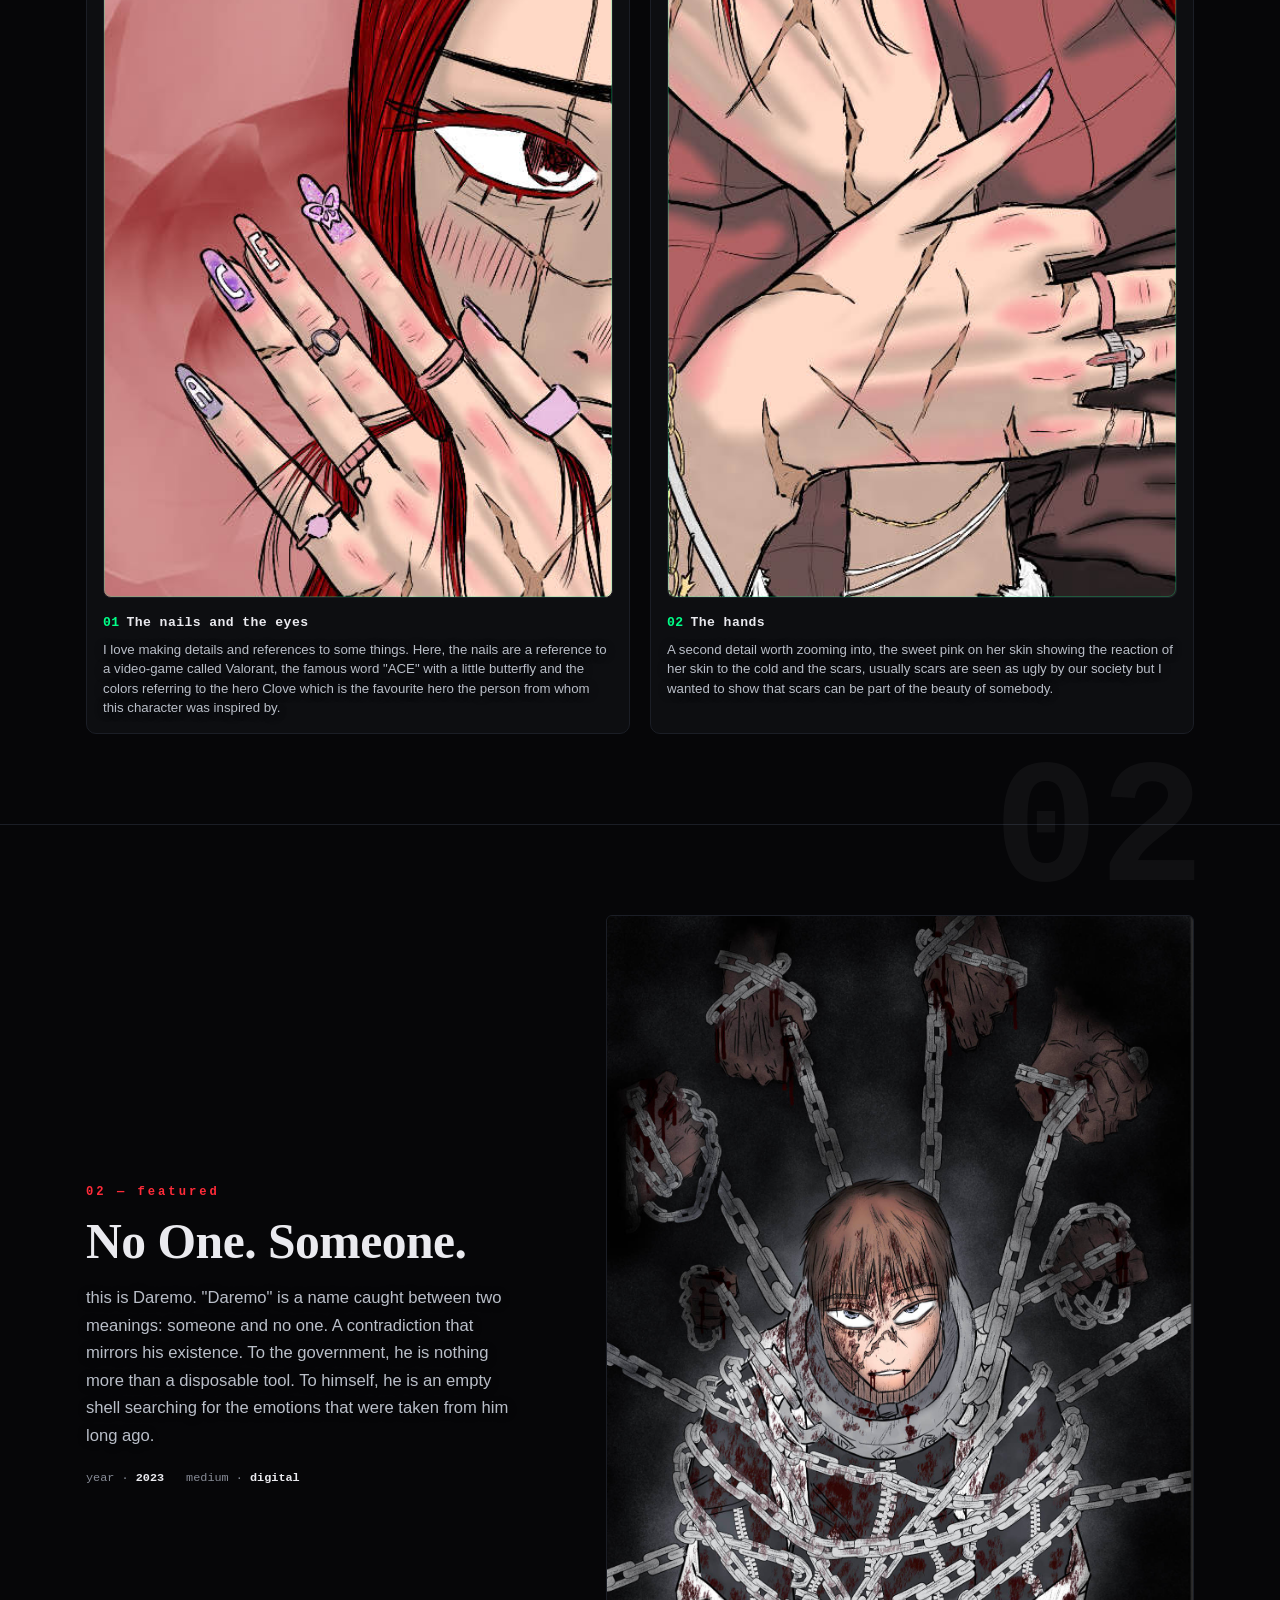
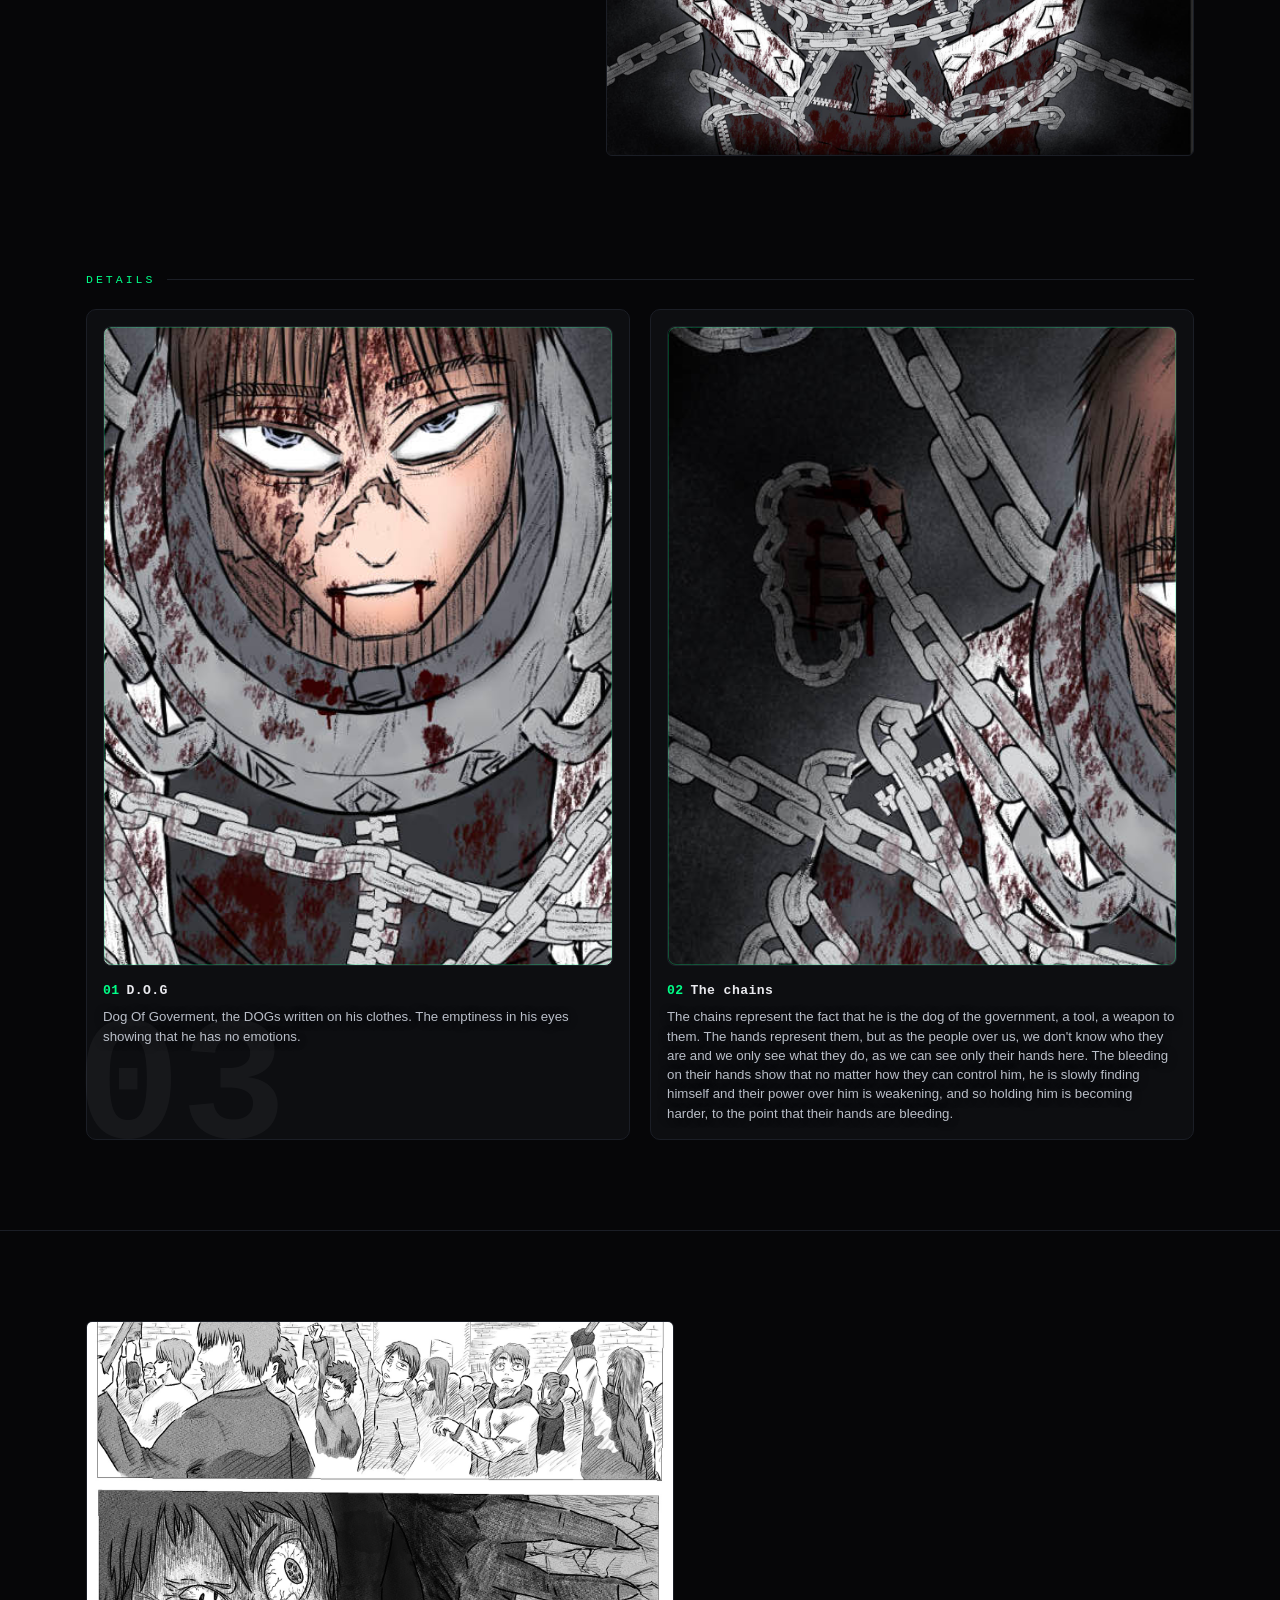
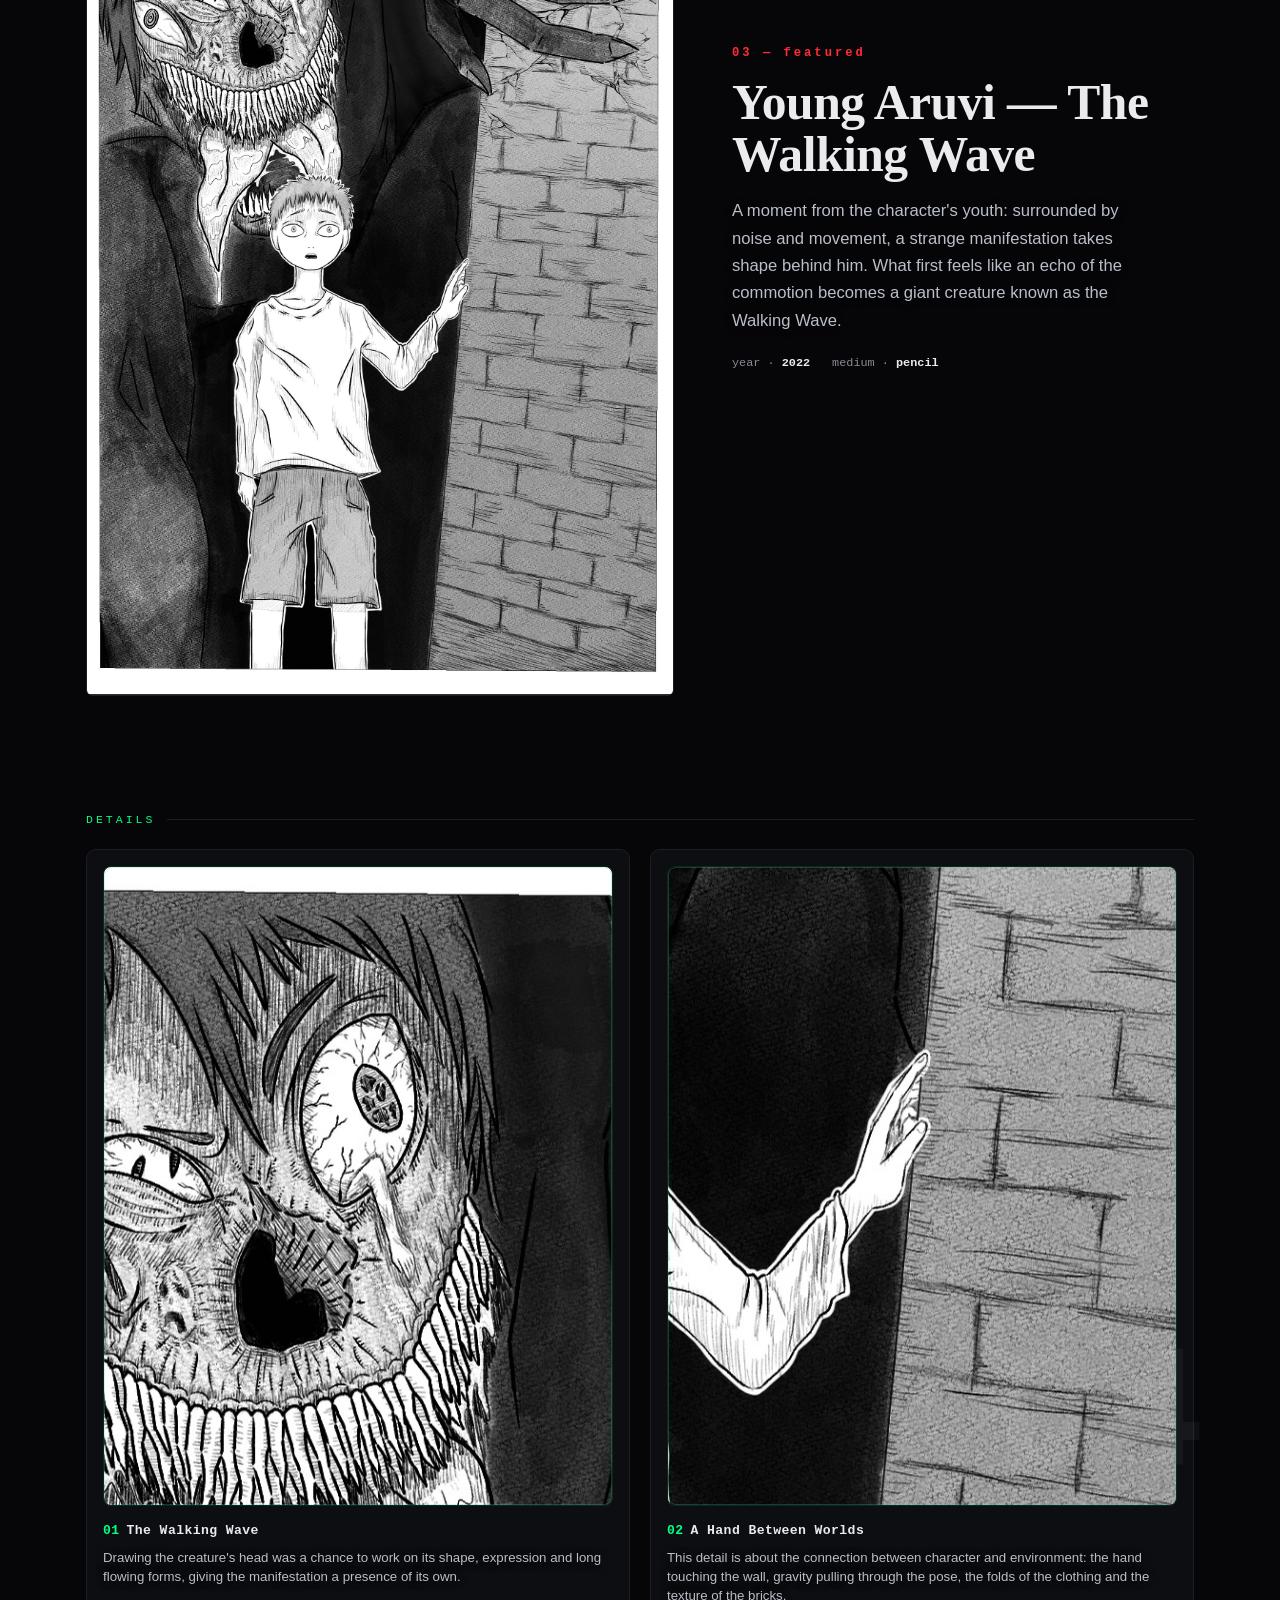
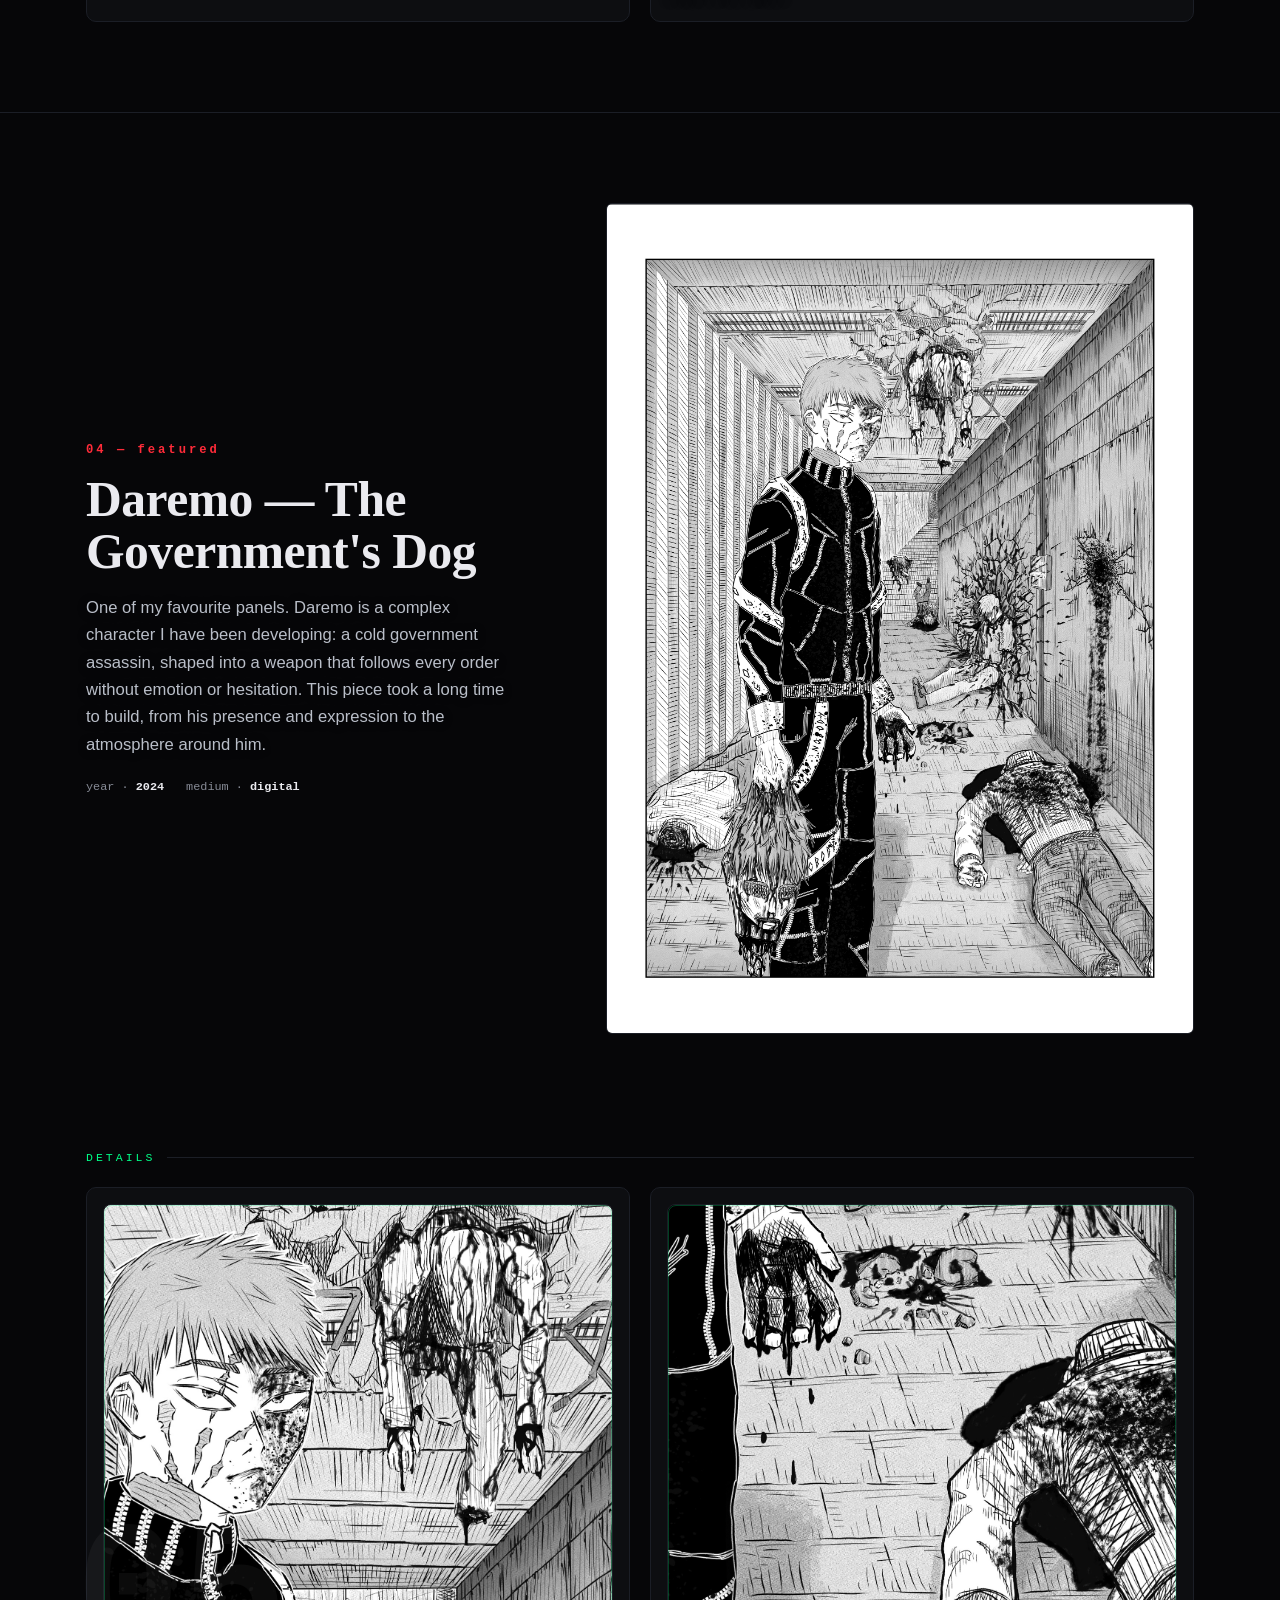
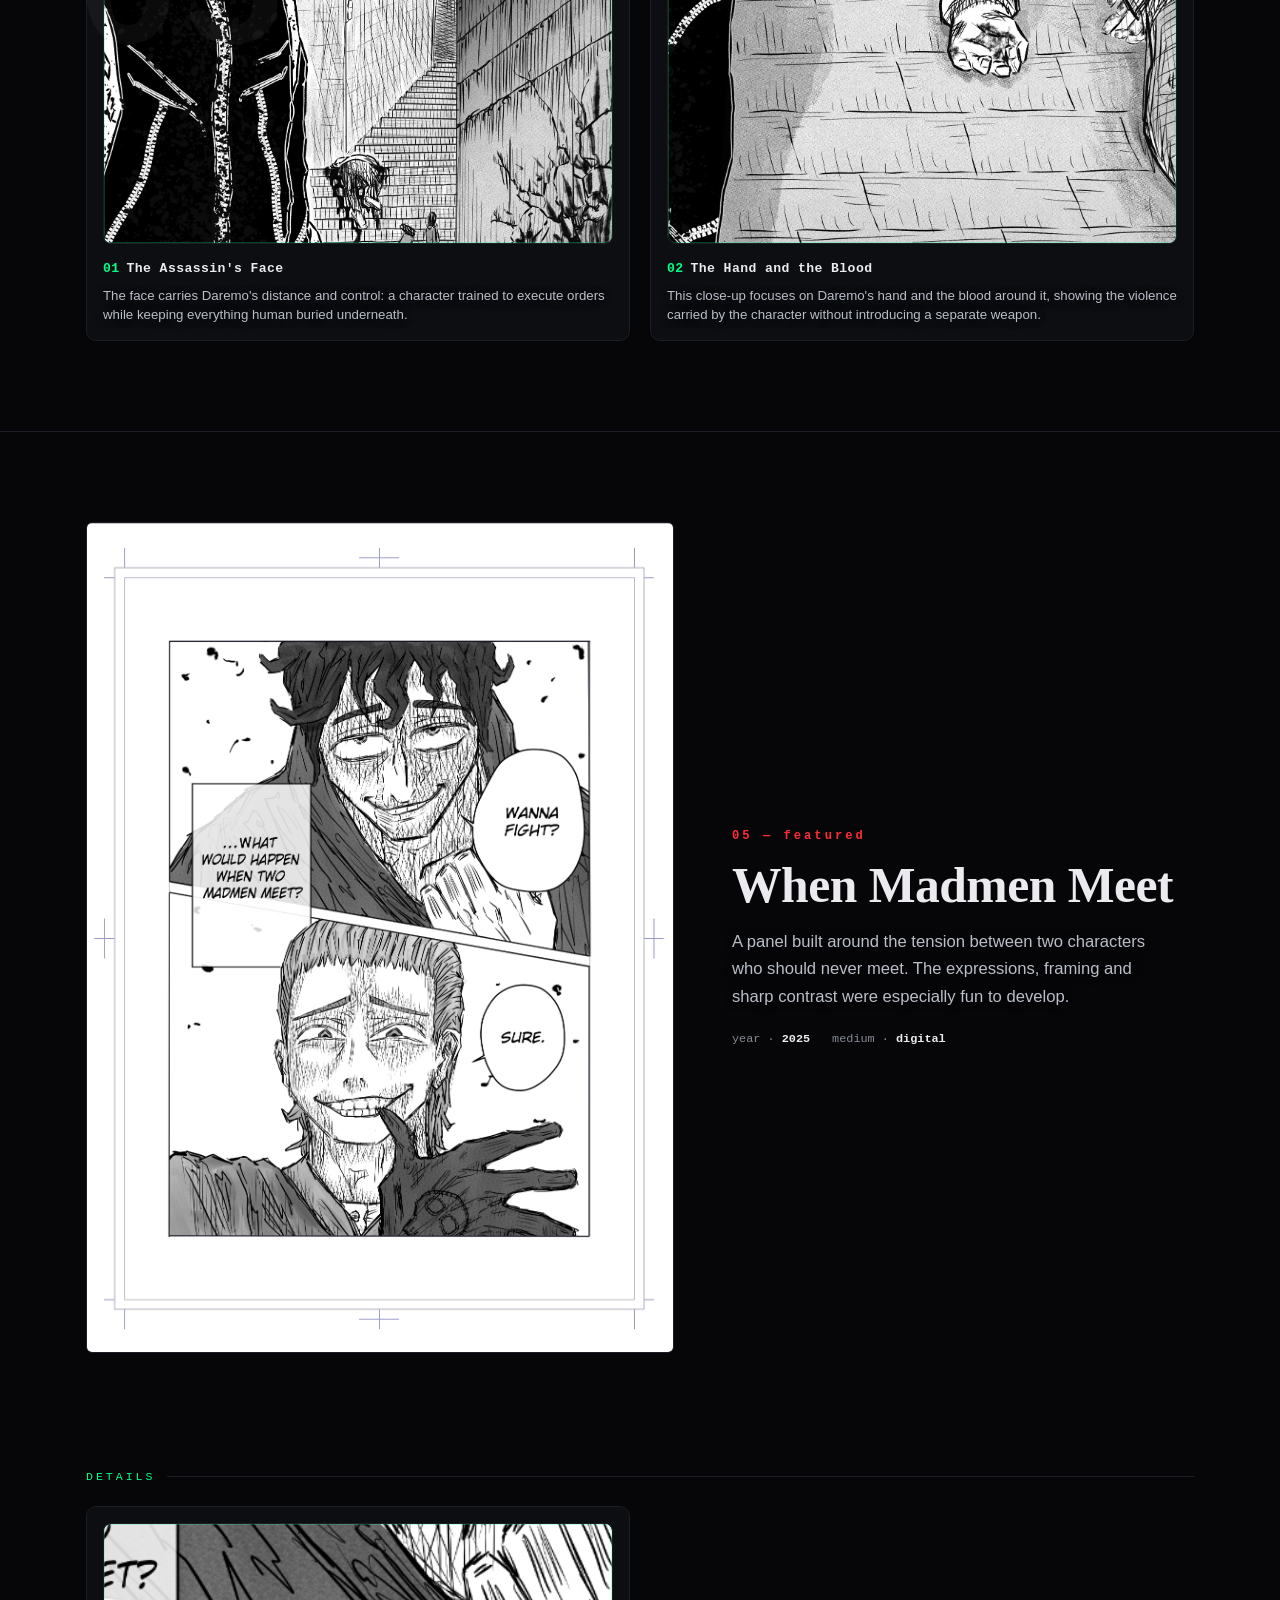
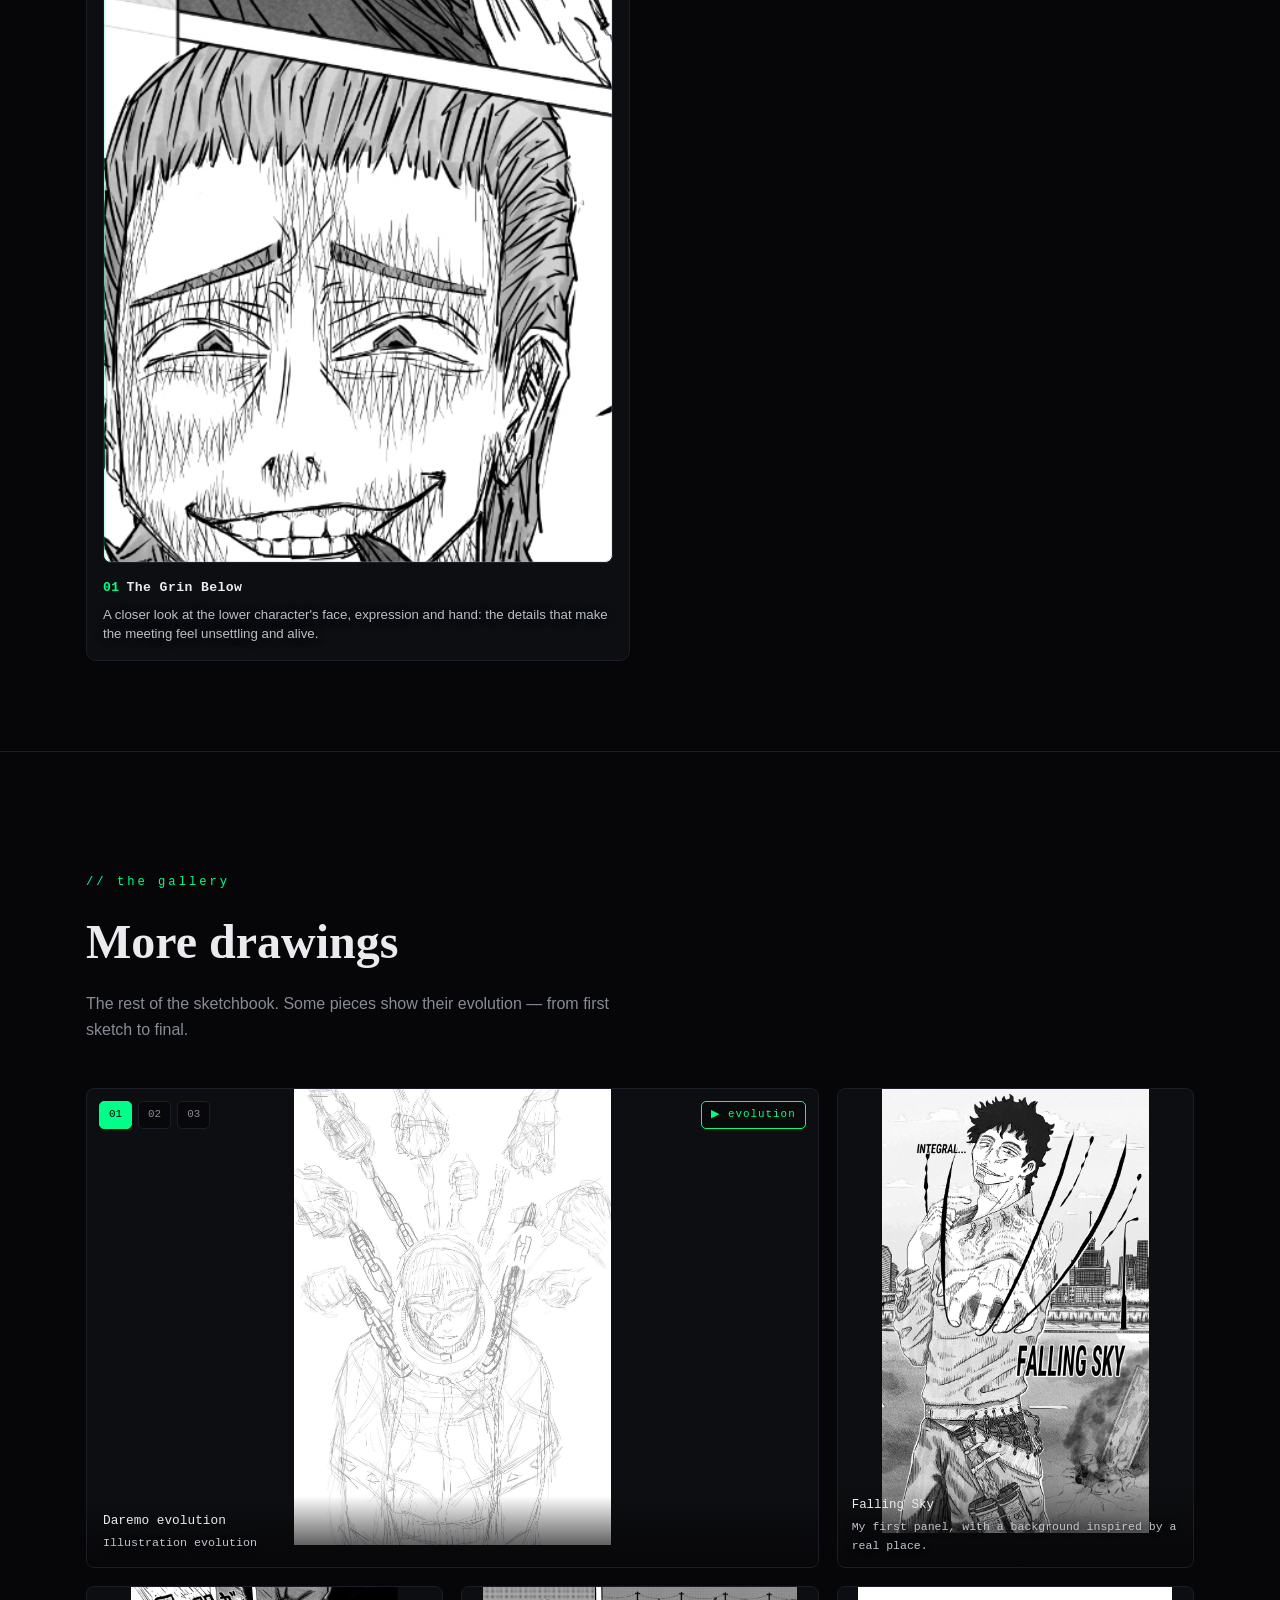
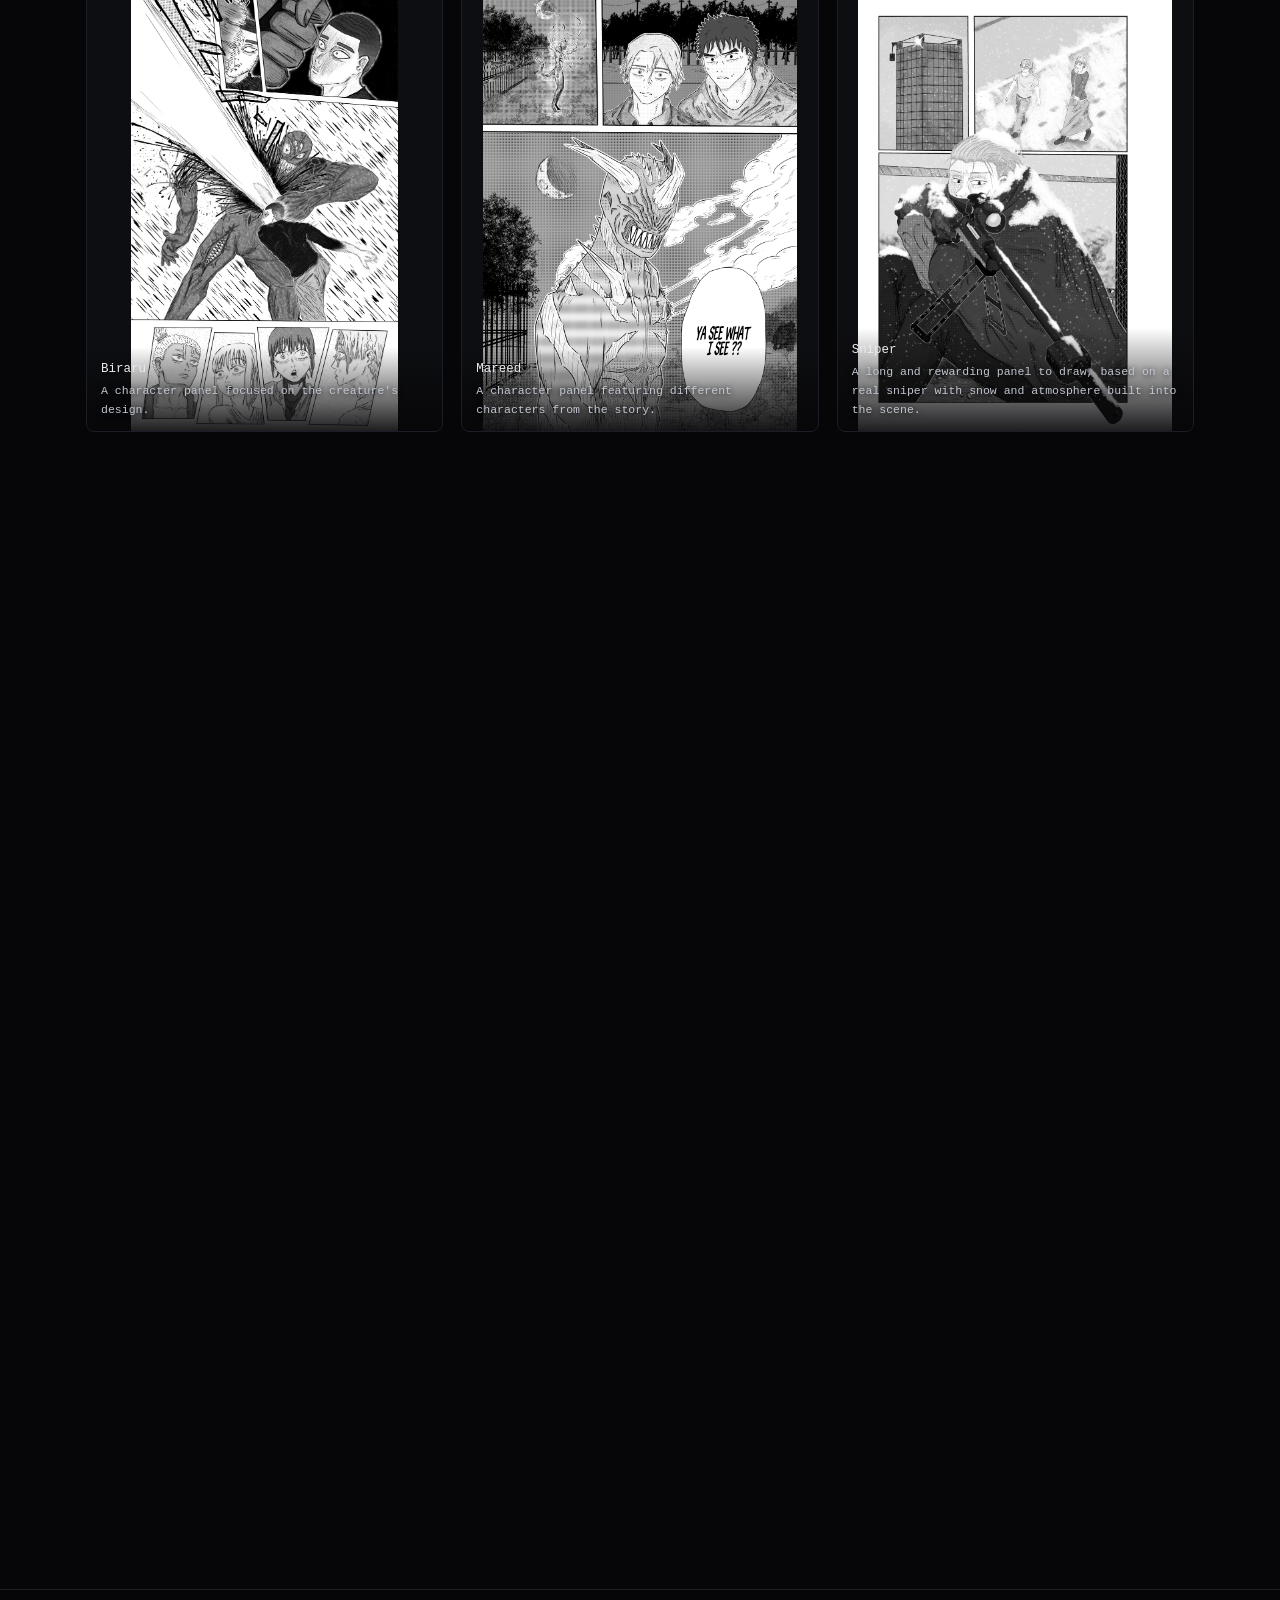
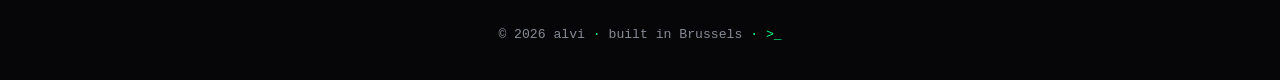
==== commit 9ef6a190: "Set Madmen zoom to 60 percent" ====
--- a/pages/art.html
+++ b/pages/art.html
@@ -333,7 +333,7 @@
         <div class="fd-head">details</div>
         <div class="fd-grid">
           <div class="zoom-card">
-            <div class="zoom z-d" style="background-image:url('../assets/art/madmen-panel.png');background-position:50% 70%"></div>
+            <div class="zoom z-d" style="background-image:url('../assets/art/madmen-panel.png');background-position:50% 60%"></div>
             <div class="zc"><h5><span>01</span>The Grin Below</h5><p>A closer look at the lower character's face, expression and hand: the details that make the meeting feel unsettling and alive.</p></div>
           </div>
         </div>
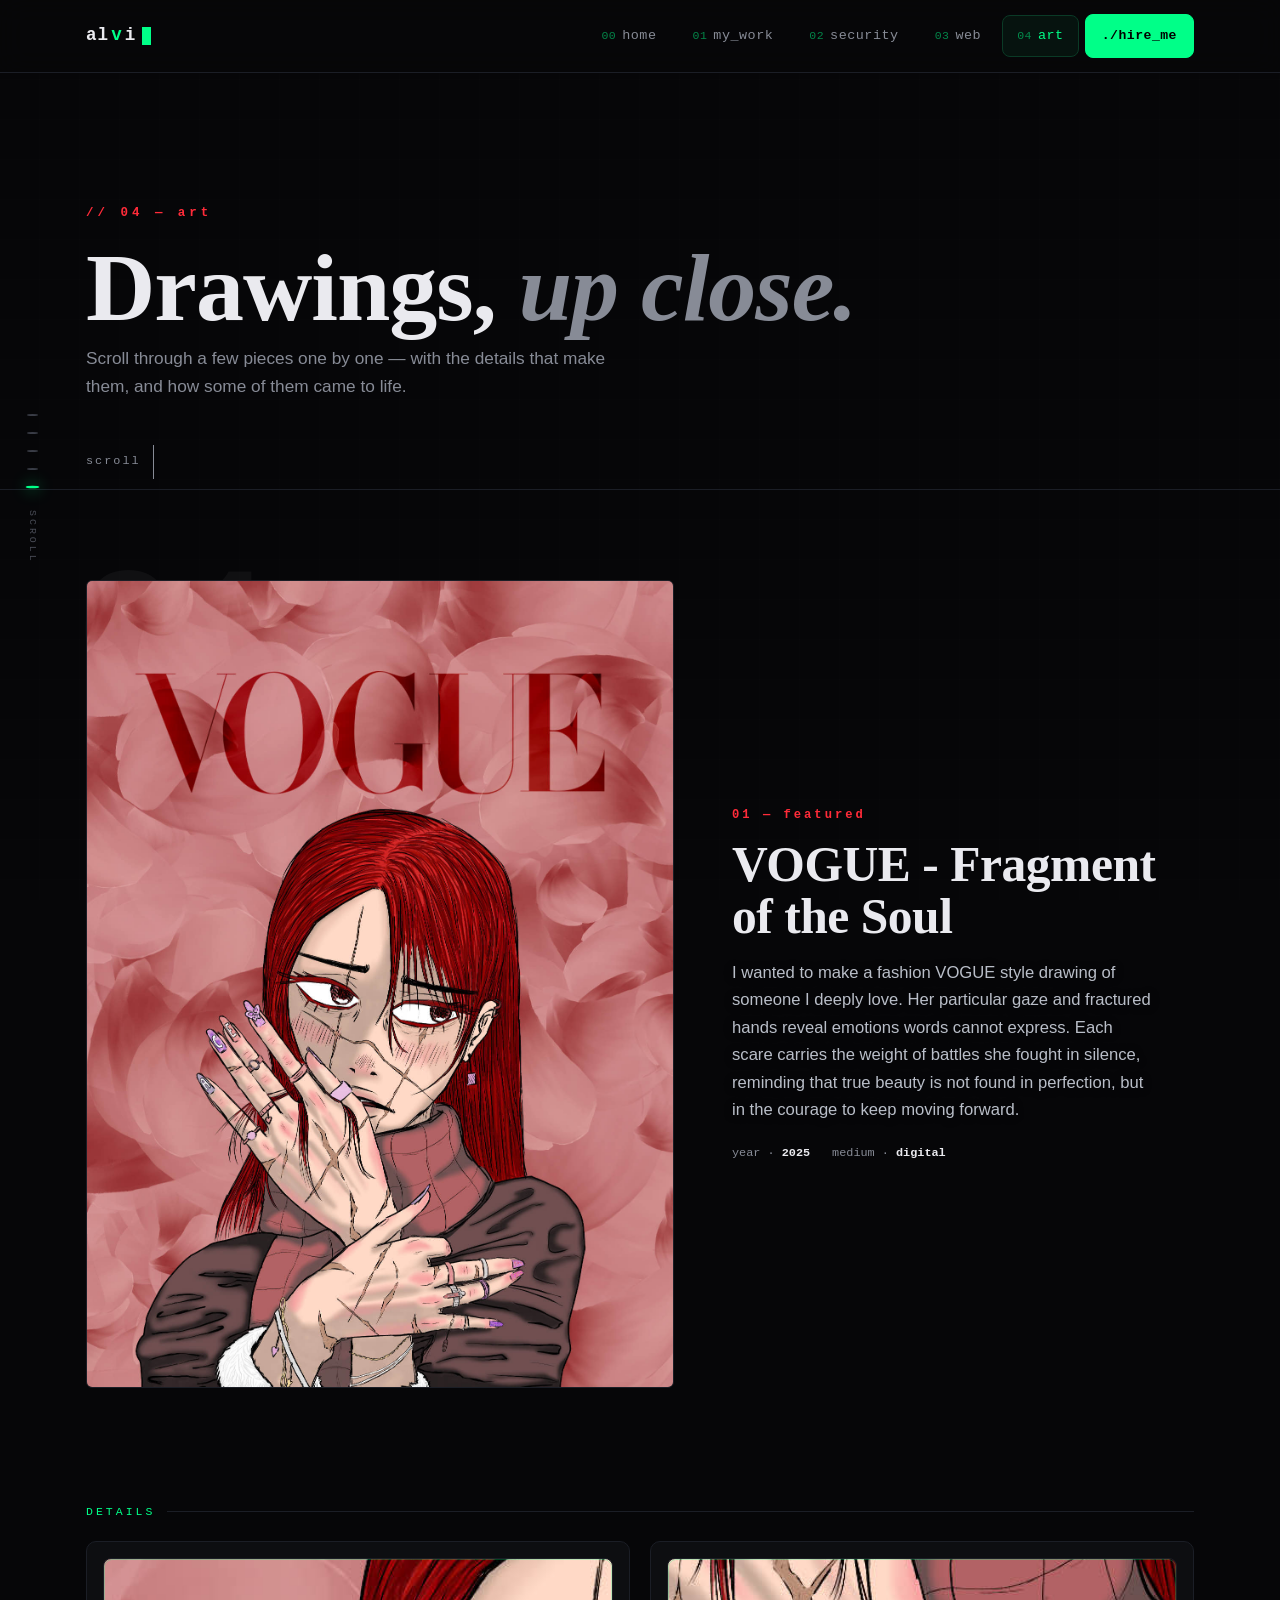
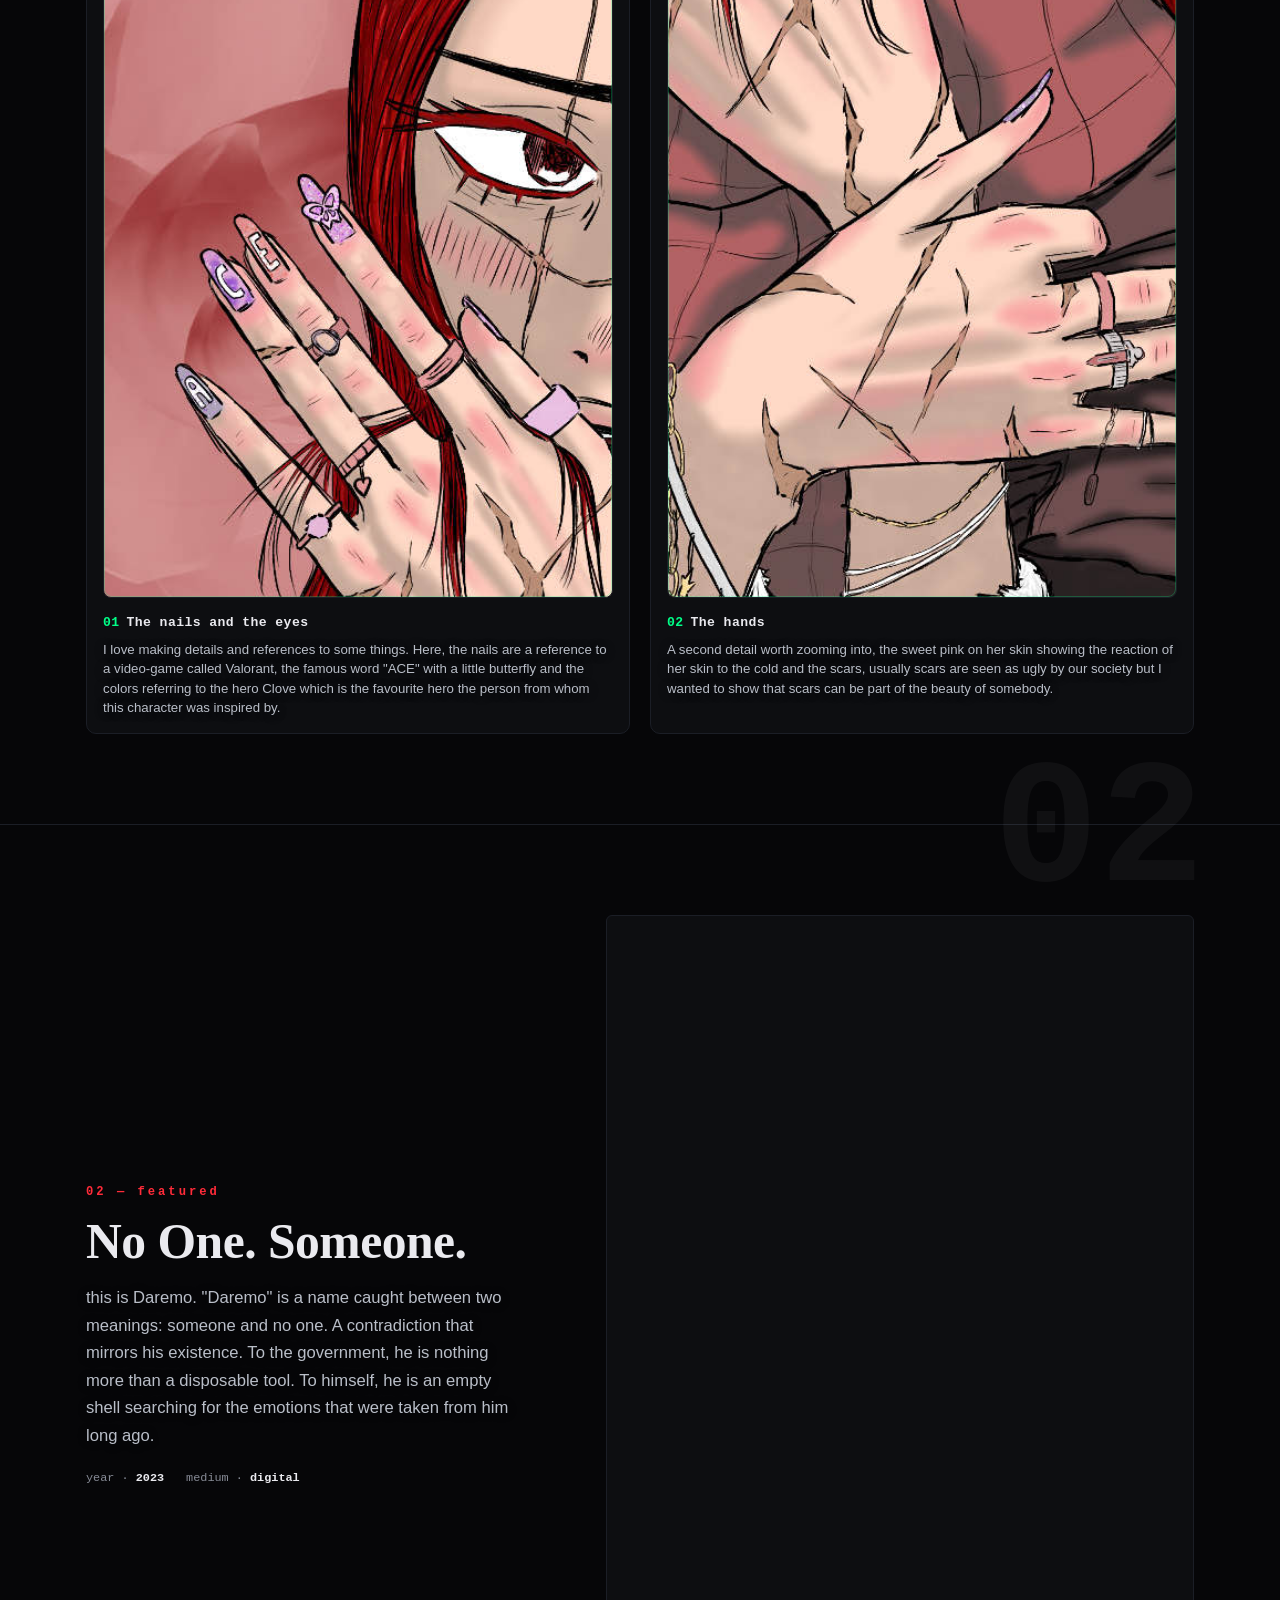
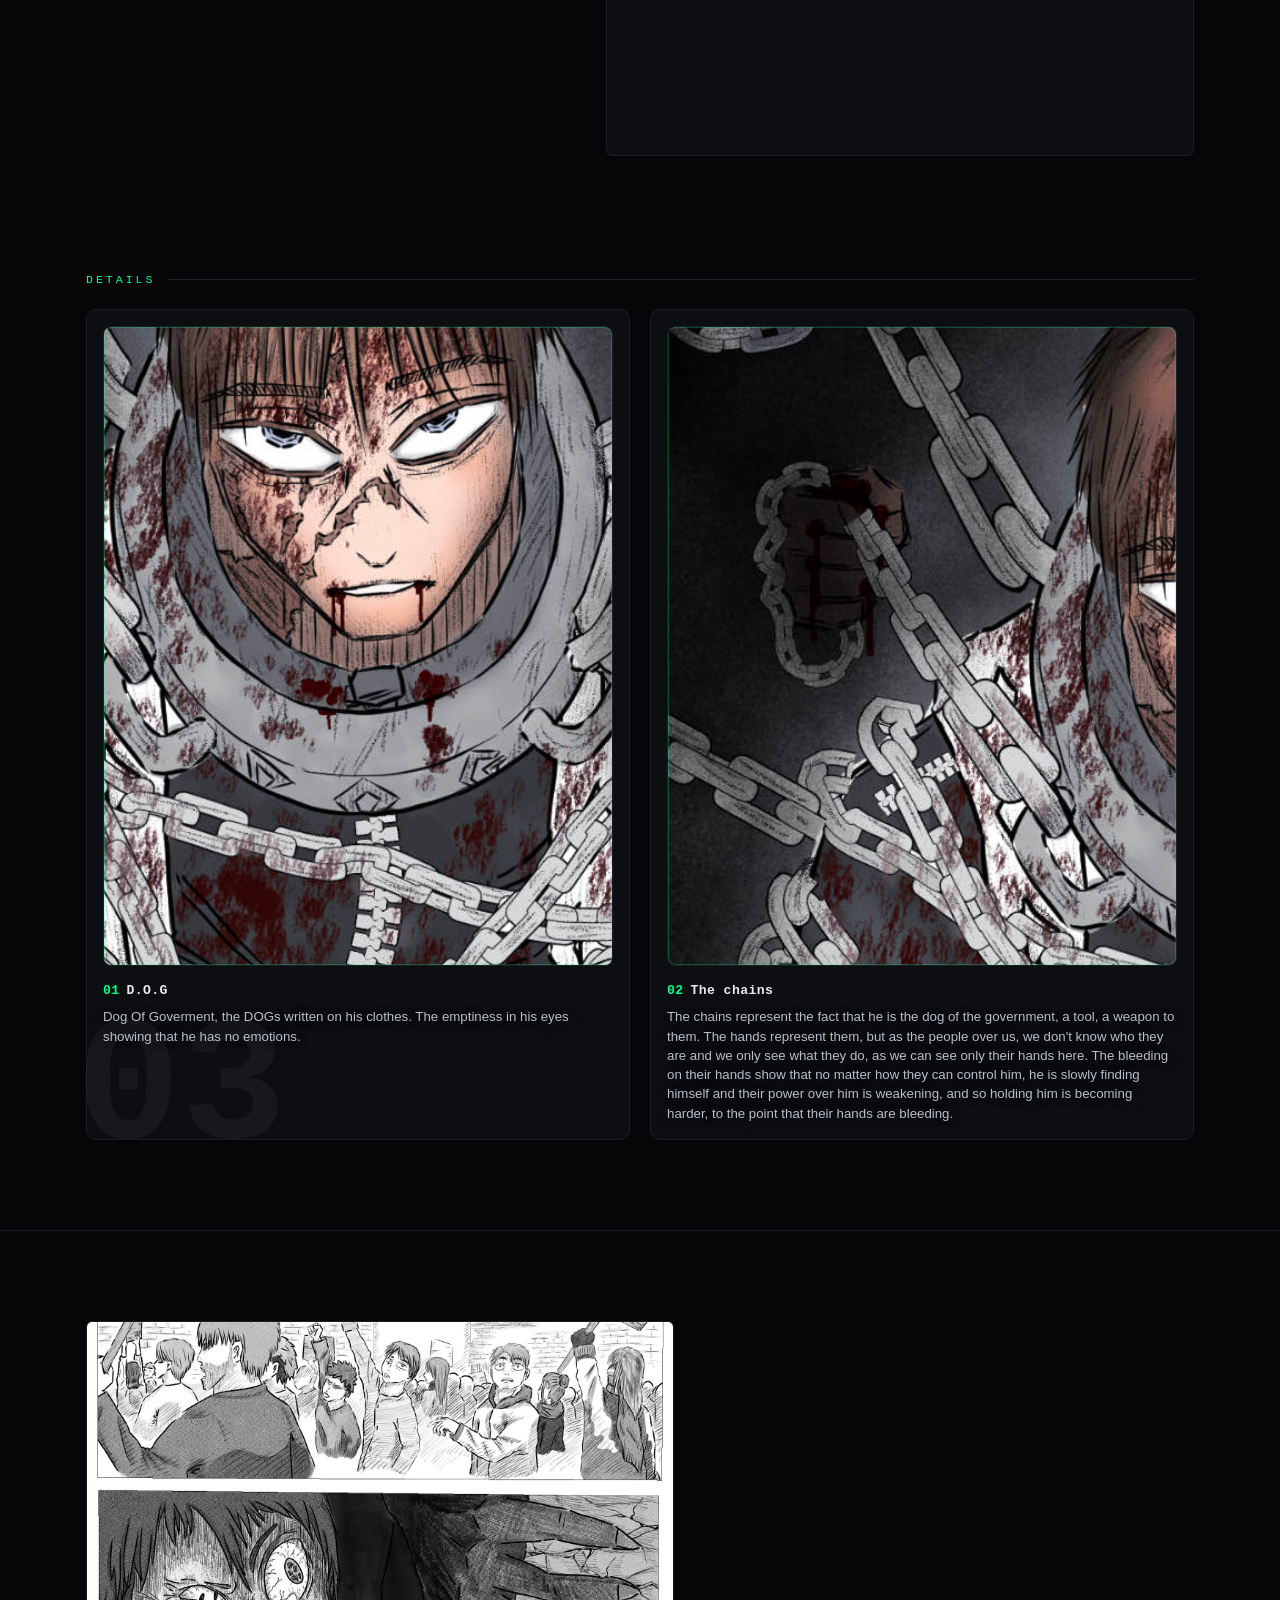
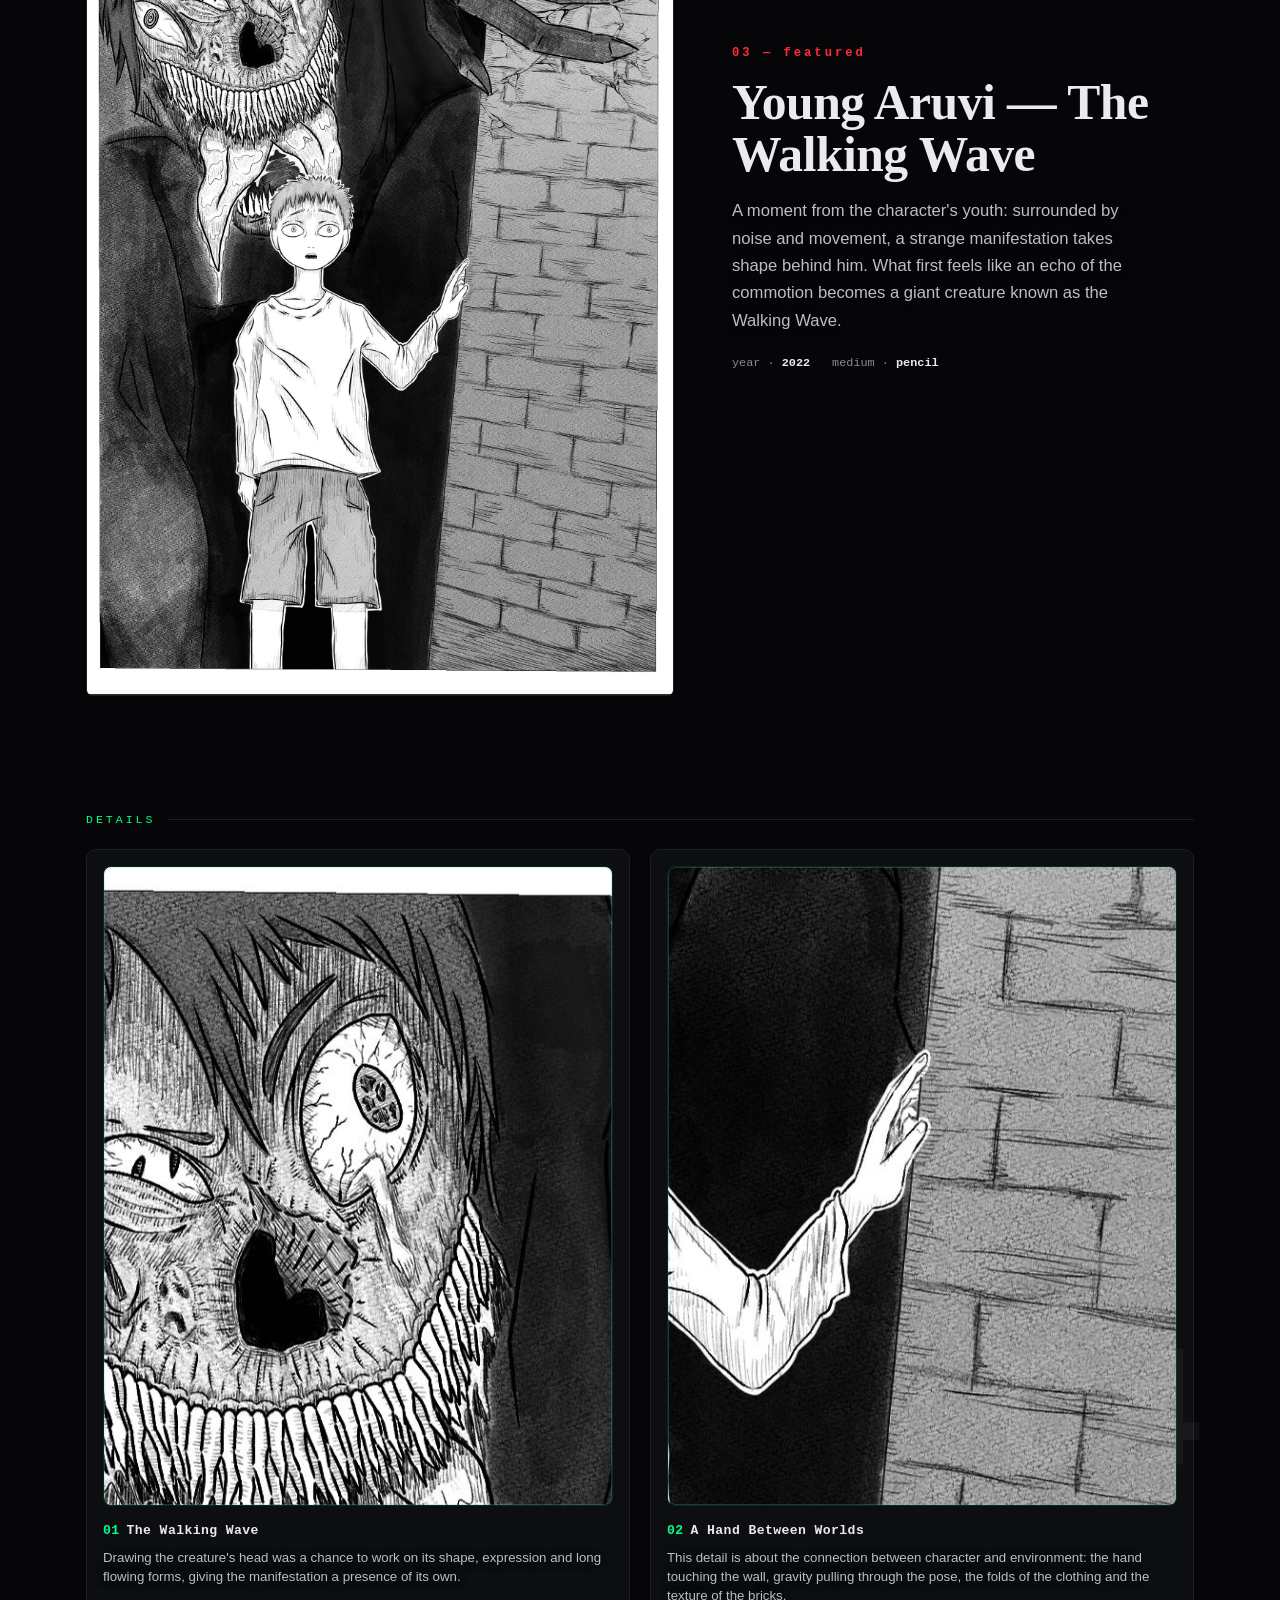
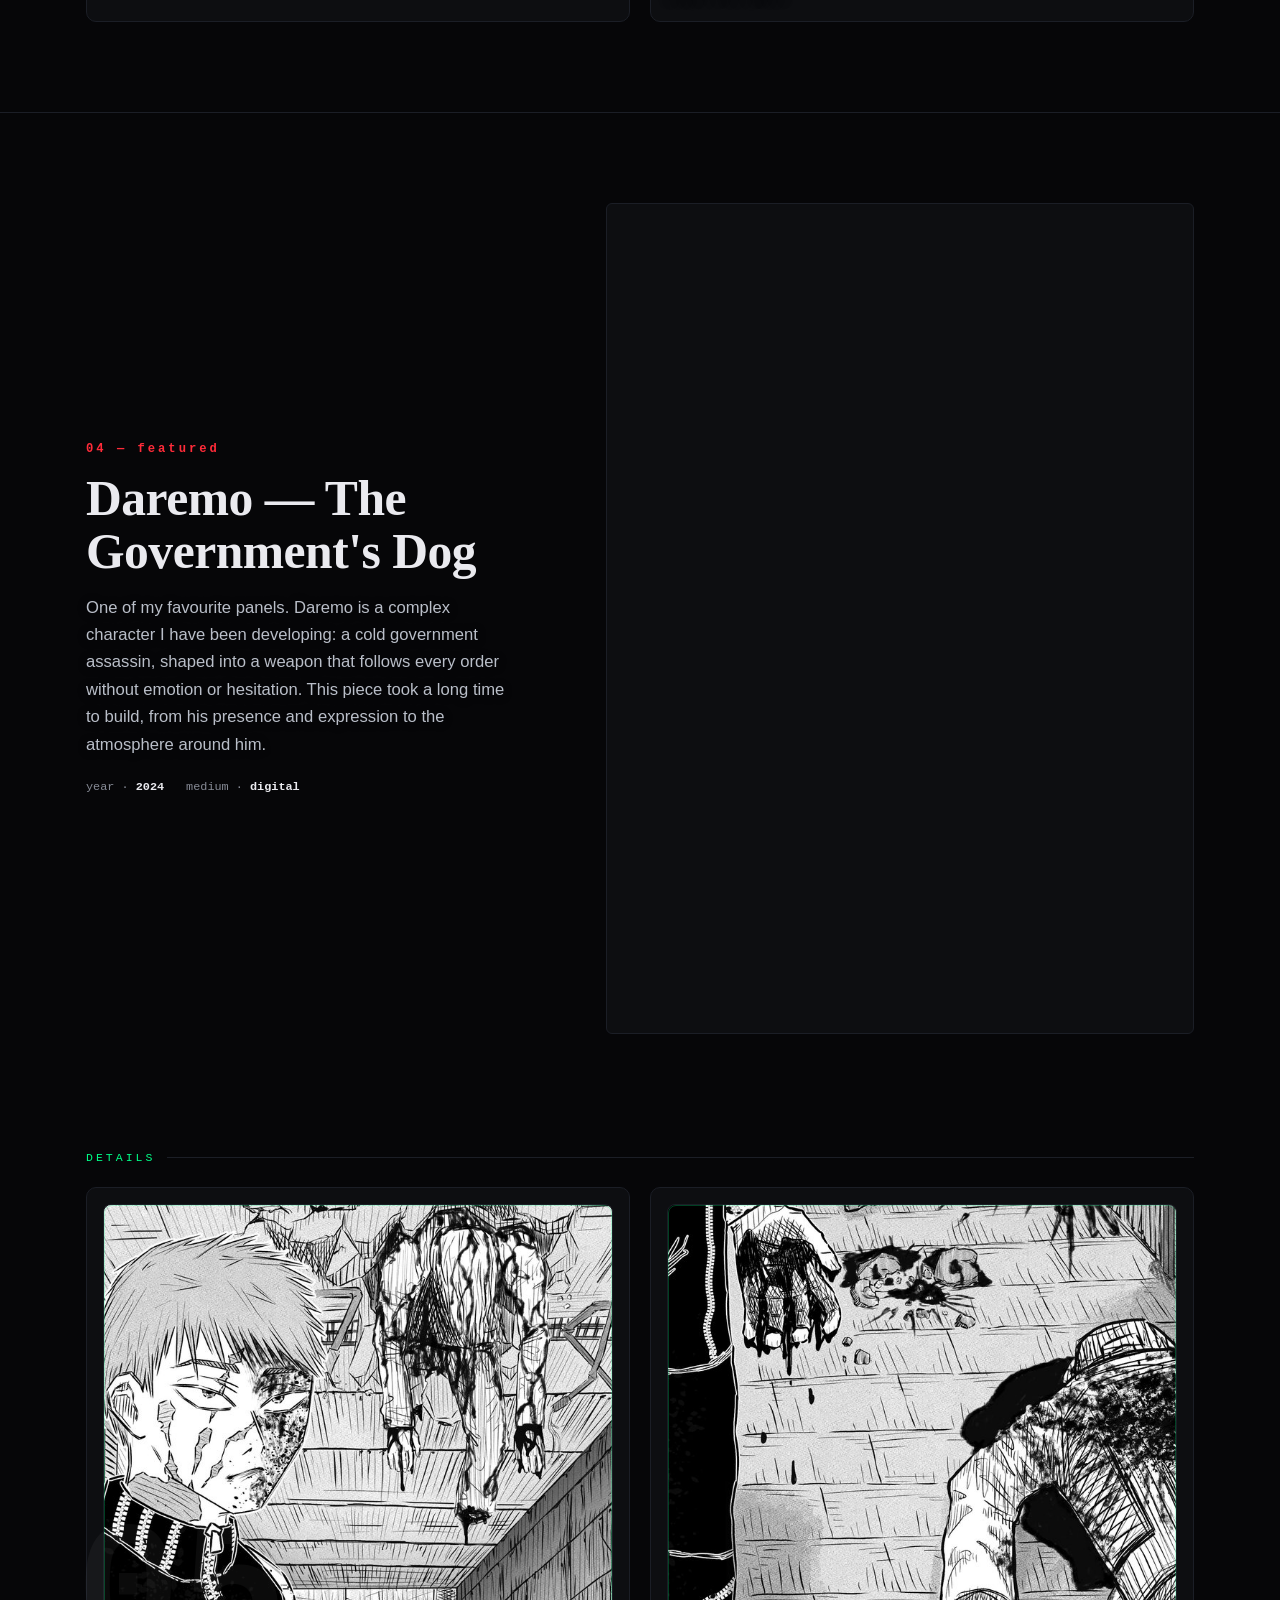
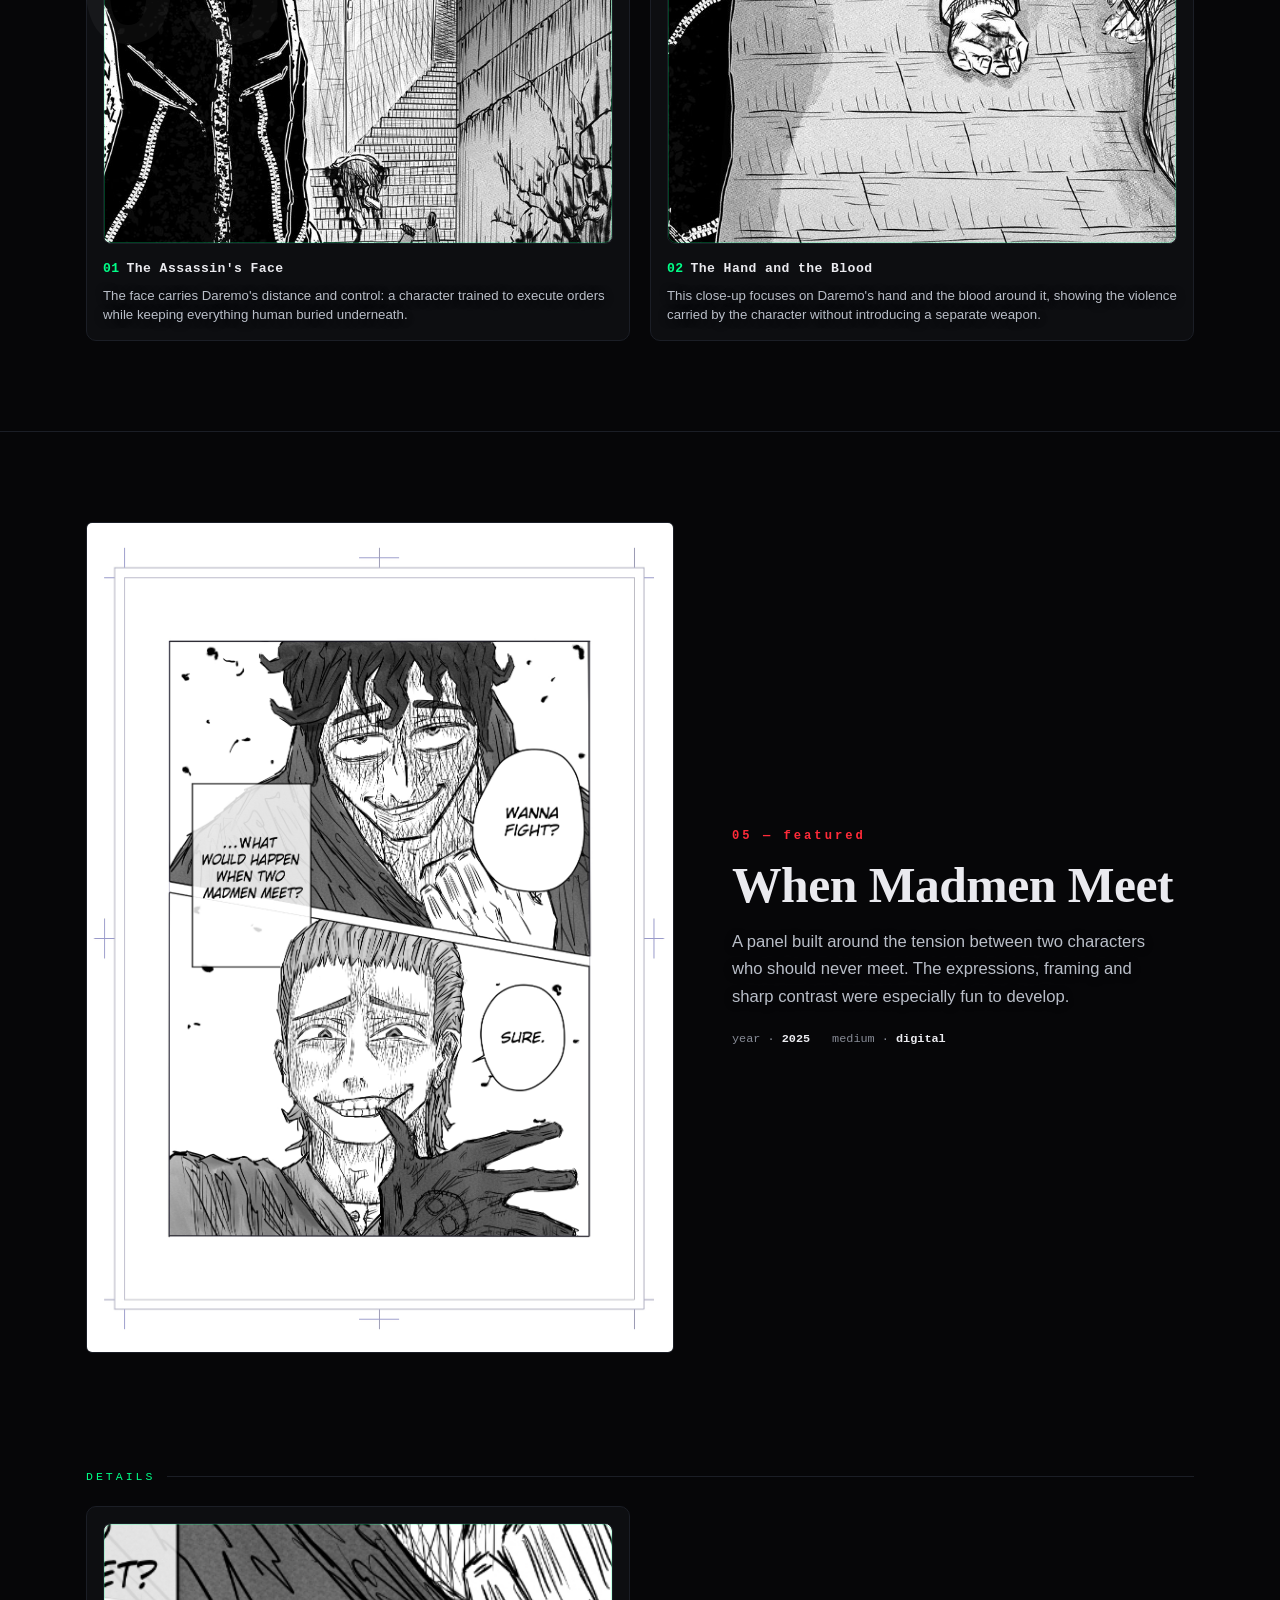
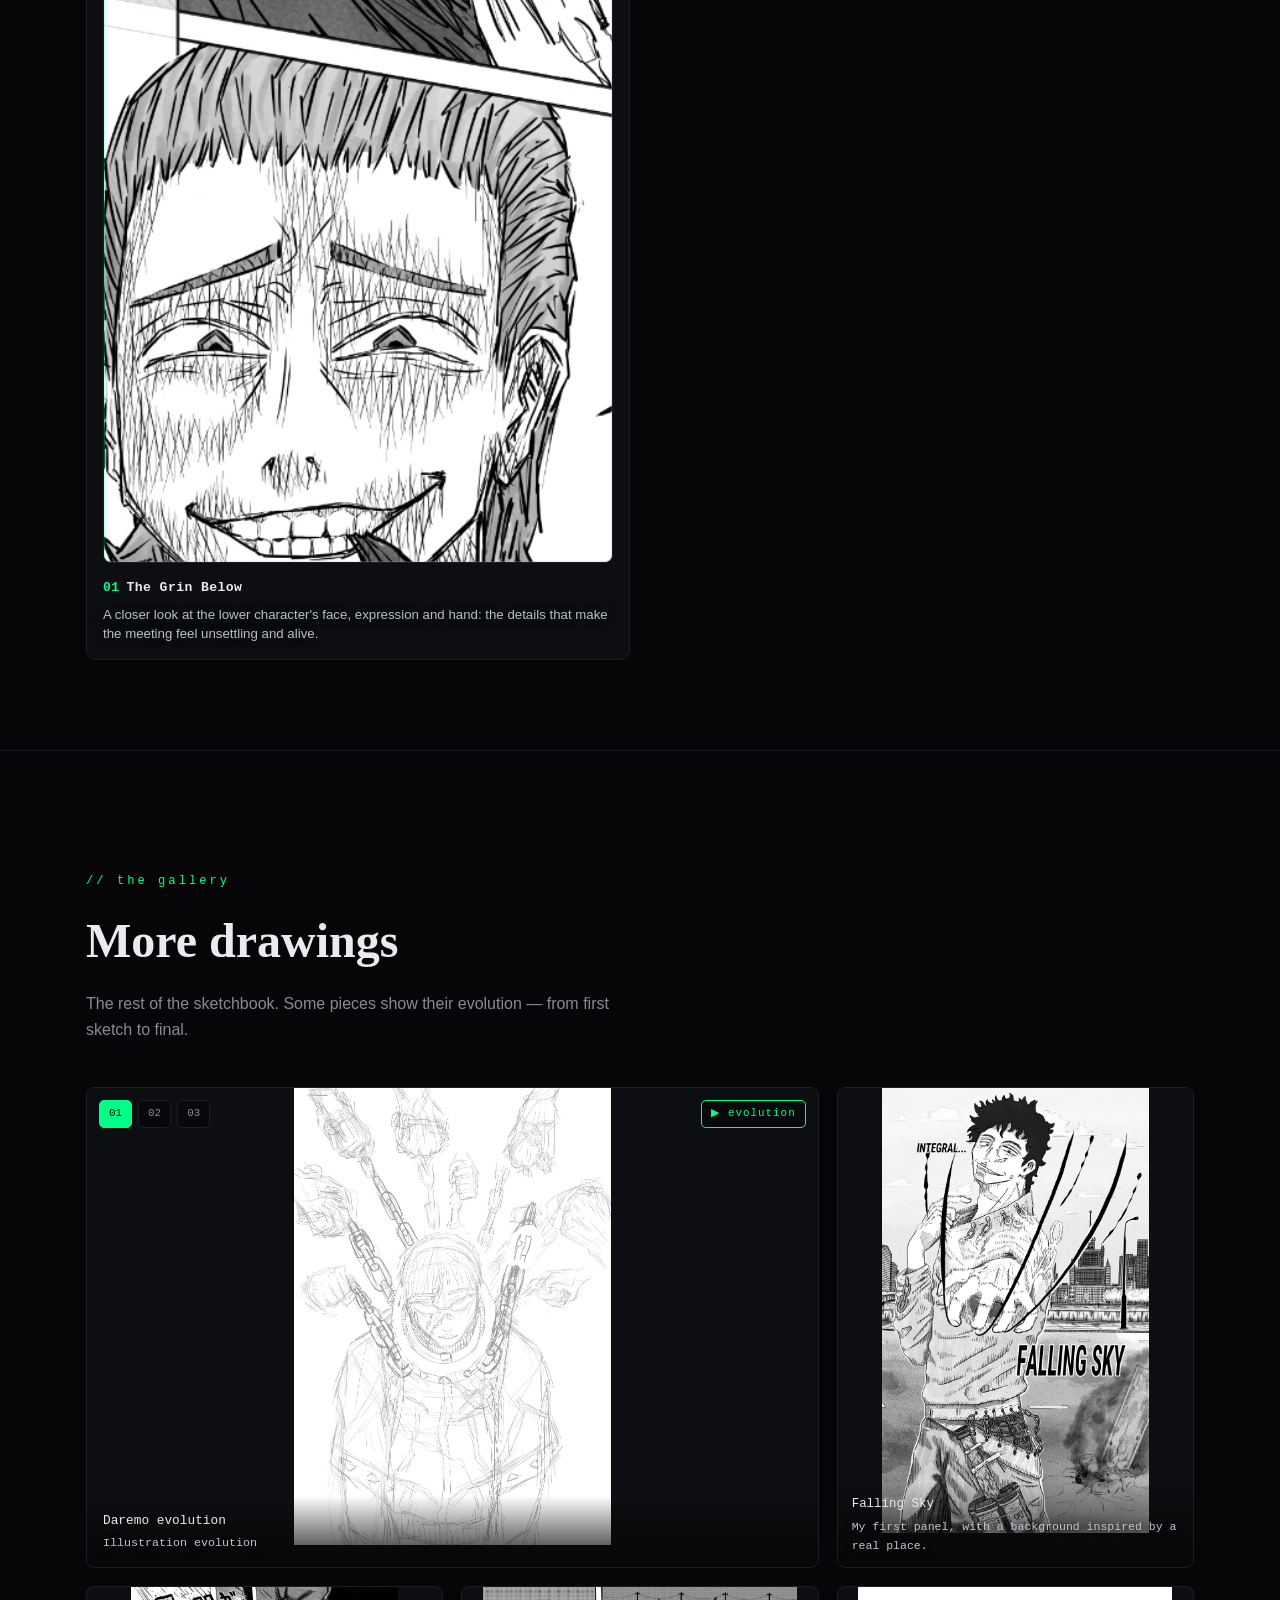
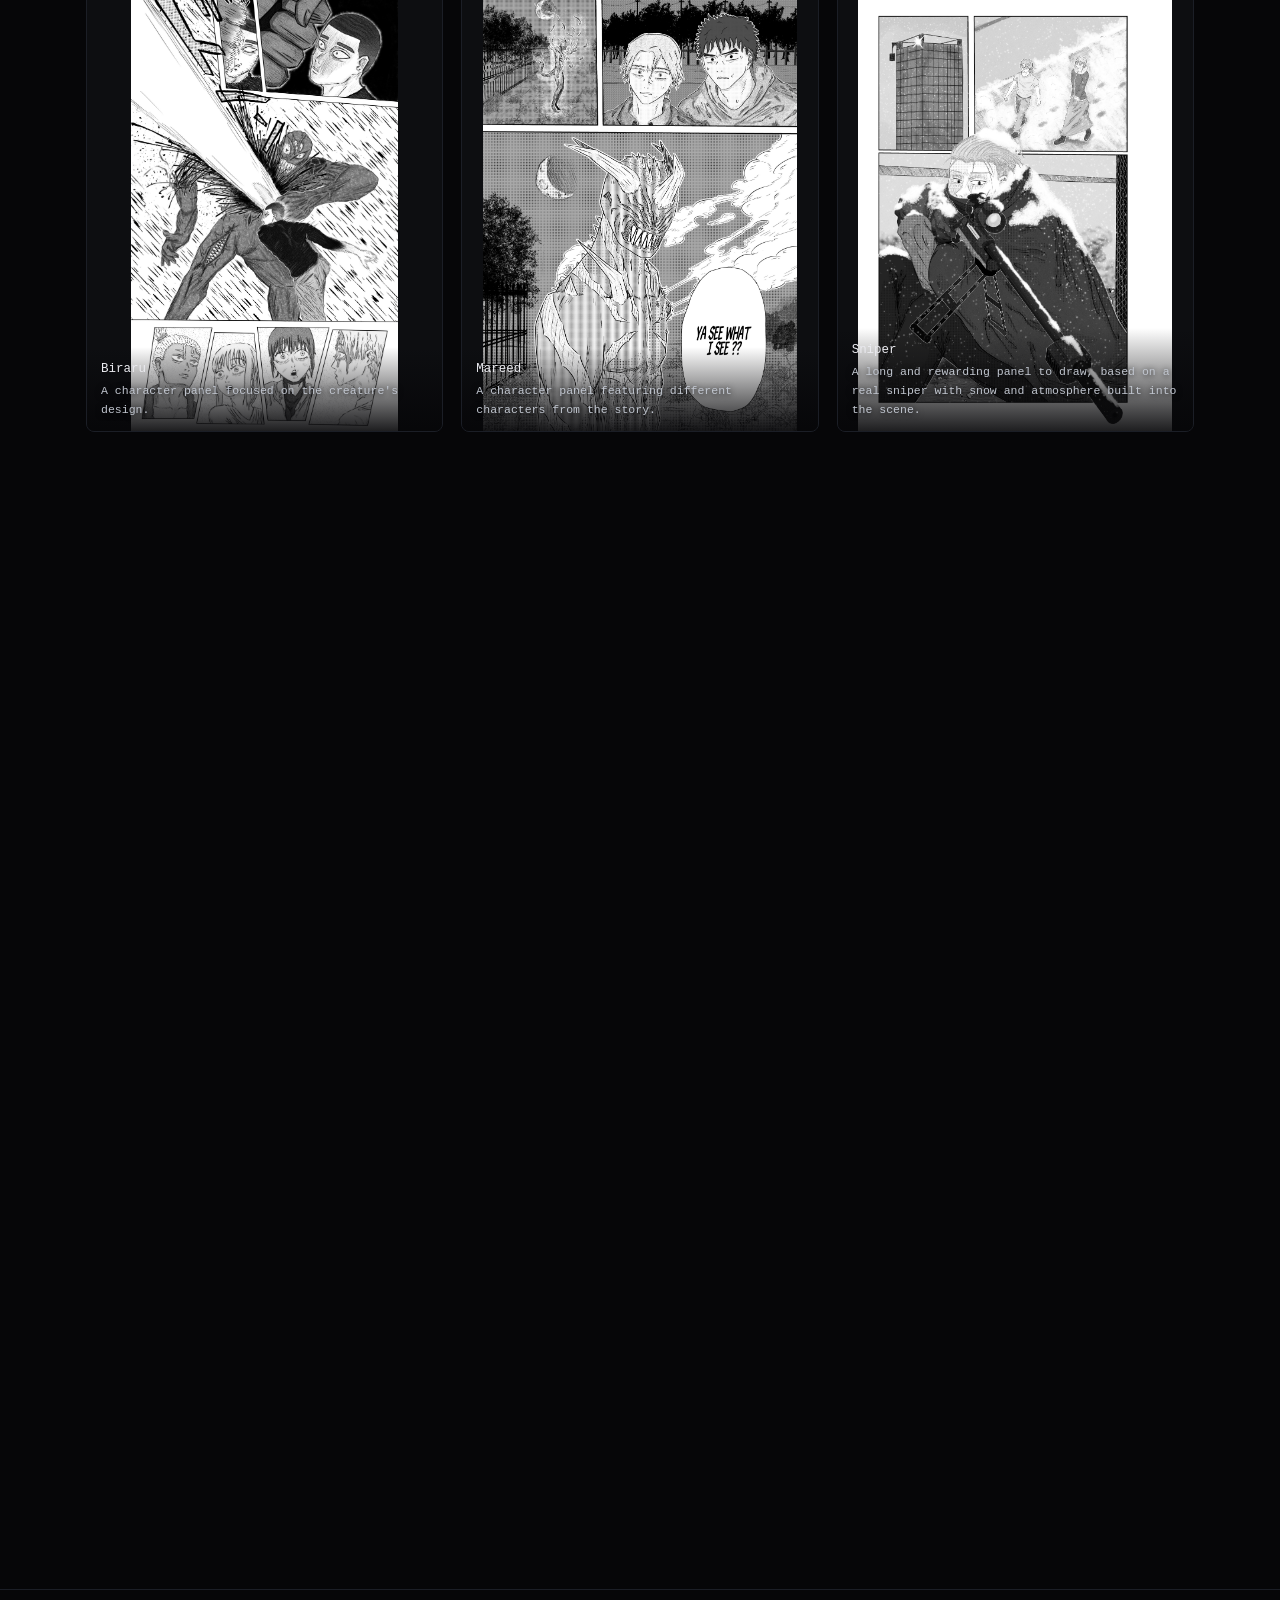
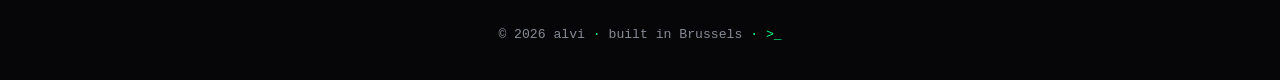
==== commit 9310989e: "Fix art page reveal on mobile and lighten artwork images Featured sections were taller than the view" ====
--- a/pages/art.html
+++ b/pages/art.html
@@ -42,7 +42,7 @@
     clip-path:inset(0 100% 0 0);transform:scale(1.07);
     transition:clip-path 1.15s cubic-bezier(.76,0,.24,1),transform 1.35s cubic-bezier(.76,0,.24,1)}
   .feature[data-side="right"] .imgbox img{clip-path:inset(0 0 0 100%)}
-  .feature.in .imgbox img{clip-path:inset(0 0 0 0);transform:scale(1)}
+  .imgbox.in img{clip-path:inset(0 0 0 0);transform:scale(1)}
 
   .feat-text .k{font-family:var(--mono);color:var(--red);letter-spacing:3px;font-size:.76rem;font-weight:700}
   .feat-text h2{font-family:var(--serif);font-size:clamp(2rem,4vw,3.1rem);font-weight:700;letter-spacing:-.5px;margin:14px 0 16px;line-height:1.05}
@@ -50,11 +50,11 @@
   .feat-text .meta{font-family:var(--mono);font-size:.74rem;color:var(--dim);margin-top:20px;display:flex;gap:22px;flex-wrap:wrap}
   .feat-text .meta b{color:var(--text);font-weight:600}
   .feat-text .rr{opacity:0;transform:translateY(28px);transition:opacity .8s cubic-bezier(.2,.7,.2,1),transform .8s cubic-bezier(.2,.7,.2,1)}
-  .feature.in .feat-text .rr{opacity:1;transform:none}
-  .feature.in .feat-text .rr:nth-child(1){transition-delay:.15s}
-  .feature.in .feat-text .rr:nth-child(2){transition-delay:.28s}
-  .feature.in .feat-text .rr:nth-child(3){transition-delay:.41s}
-  .feature.in .feat-text .rr:nth-child(4){transition-delay:.54s}
+  .feat-text.in .rr{opacity:1;transform:none}
+  .feat-text.in .rr:nth-child(1){transition-delay:.15s}
+  .feat-text.in .rr:nth-child(2){transition-delay:.28s}
+  .feat-text.in .rr:nth-child(3){transition-delay:.41s}
+  .feat-text.in .rr:nth-child(4){transition-delay:.54s}
 
   /* details / zooms */
   .feat-details{grid-column:1 / -1;order:3;margin-top:56px}
@@ -62,8 +62,8 @@
   .fd-head::after{content:"";height:1px;flex:1;background:var(--border)}
   .fd-grid{display:grid;grid-template-columns:repeat(2,1fr);gap:20px}
   .zoom-card{display:flex;flex-direction:column;gap:14px;align-items:stretch;background:var(--panel);border:1px solid var(--border);border-radius:10px;padding:16px;opacity:0;transform:translateY(20px) scale(.98);transition:.7s cubic-bezier(.2,.7,.2,1)}
-  .feature.in .zoom-card{opacity:1;transform:none}
-  .feature.in .zoom-card:nth-child(2){transition-delay:.15s}
+  .zoom-card.in{opacity:1;transform:none}
+  .zoom-card.in:nth-child(2){transition-delay:.15s}
   .zoom{width:100%;height:640px;border-radius:8px;border:1px solid var(--border);
     background-repeat:no-repeat;background-size:300%;position:relative;overflow:hidden;
     animation:breathe 9s ease-in-out infinite alternate}
@@ -123,6 +123,9 @@
   @media(max-width:860px){
     .feat-grid,.feature[data-side="right"] .feat-grid{grid-template-columns:1fr;gap:34px}
     .feature[data-side="right"] .feat-art{order:0}
+    .feat-text{order:-1}
+    .feat-details{margin-top:24px}
+    .zoom{height:min(640px,115vw)}
     .fd-grid{grid-template-columns:1fr}
     .gal-grid{grid-template-columns:1fr 1fr}
     .evo{grid-column:span 2}
@@ -408,19 +411,24 @@
       img.addEventListener('load',function(){ph.style.display='none';}); }
   });
 
-  // featured reveal + progress rail
+  // featured reveal: each part animates on its own, so tall sections on mobile still show
+  var fo=new IntersectionObserver(function(es){
+    es.forEach(function(e){ if(e.isIntersecting){ e.target.classList.add('in'); fo.unobserve(e.target);} });
+  },{threshold:.15});
+  document.querySelectorAll('.imgbox,.feat-text,.zoom-card').forEach(function(el){fo.observe(el);});
+
+  // progress rail: highlight the section crossing the middle of the screen
   var feats=[].slice.call(document.querySelectorAll('.feature'));
   var rail=[].slice.call(document.querySelectorAll('.rail a'));
-  var fo=new IntersectionObserver(function(es){
+  var ro=new IntersectionObserver(function(es){
     es.forEach(function(e){
       if(e.isIntersecting){
-        e.target.classList.add('in');
         var i=feats.indexOf(e.target);
         rail.forEach(function(a,j){a.classList.toggle('on',j===i);});
       }
     });
-  },{threshold:.35});
-  feats.forEach(function(f){fo.observe(f);});
+  },{rootMargin:'-50% 0px -50% 0px'});
+  feats.forEach(function(f){ro.observe(f);});
 
   // gallery items reveal (staggered)
   var go=new IntersectionObserver(function(es){
--- a/css/styles.css
+++ b/css/styles.css
@@ -51,8 +51,8 @@
 .nav-links a.glitch{text-shadow:2px 0 var(--red),-2px 0 var(--green)}
 .nav-links a.active{color:var(--green);border-color:var(--green-dim);background:rgba(0,255,136,.05)}
 /* hire me button + readable hover */
-.nav-cta{font-family:var(--mono);font-size:.82rem;color:#000;background:var(--green);padding:10px 16px;border:1px solid var(--green);border-radius:8px;font-weight:700;transition:transform .18s,background .2s,color .2s,box-shadow .2s}
-.nav-cta:hover{background:#000;color:var(--green);transform:translateY(-2px);box-shadow:0 0 0 1px var(--green),0 8px 24px rgba(0,255,136,.25)}
+.nav-cta,.nav-links a.nav-cta{font-family:var(--mono);font-size:.82rem;color:#000;background:var(--green);padding:10px 16px;border:1px solid var(--green);border-radius:8px;font-weight:700;transition:transform .18s,background .2s,color .2s,box-shadow .2s}
+.nav-cta:hover,.nav-links a.nav-cta:hover{background:#000;color:var(--green);transform:translateY(-2px);box-shadow:0 0 0 1px var(--green),0 8px 24px rgba(0,255,136,.25)}
 .menu-btn{display:none;background:none;border:0;color:var(--green);font-size:1.4rem;cursor:pointer;font-family:var(--mono)}
 
 /* ===== HERO ===== */
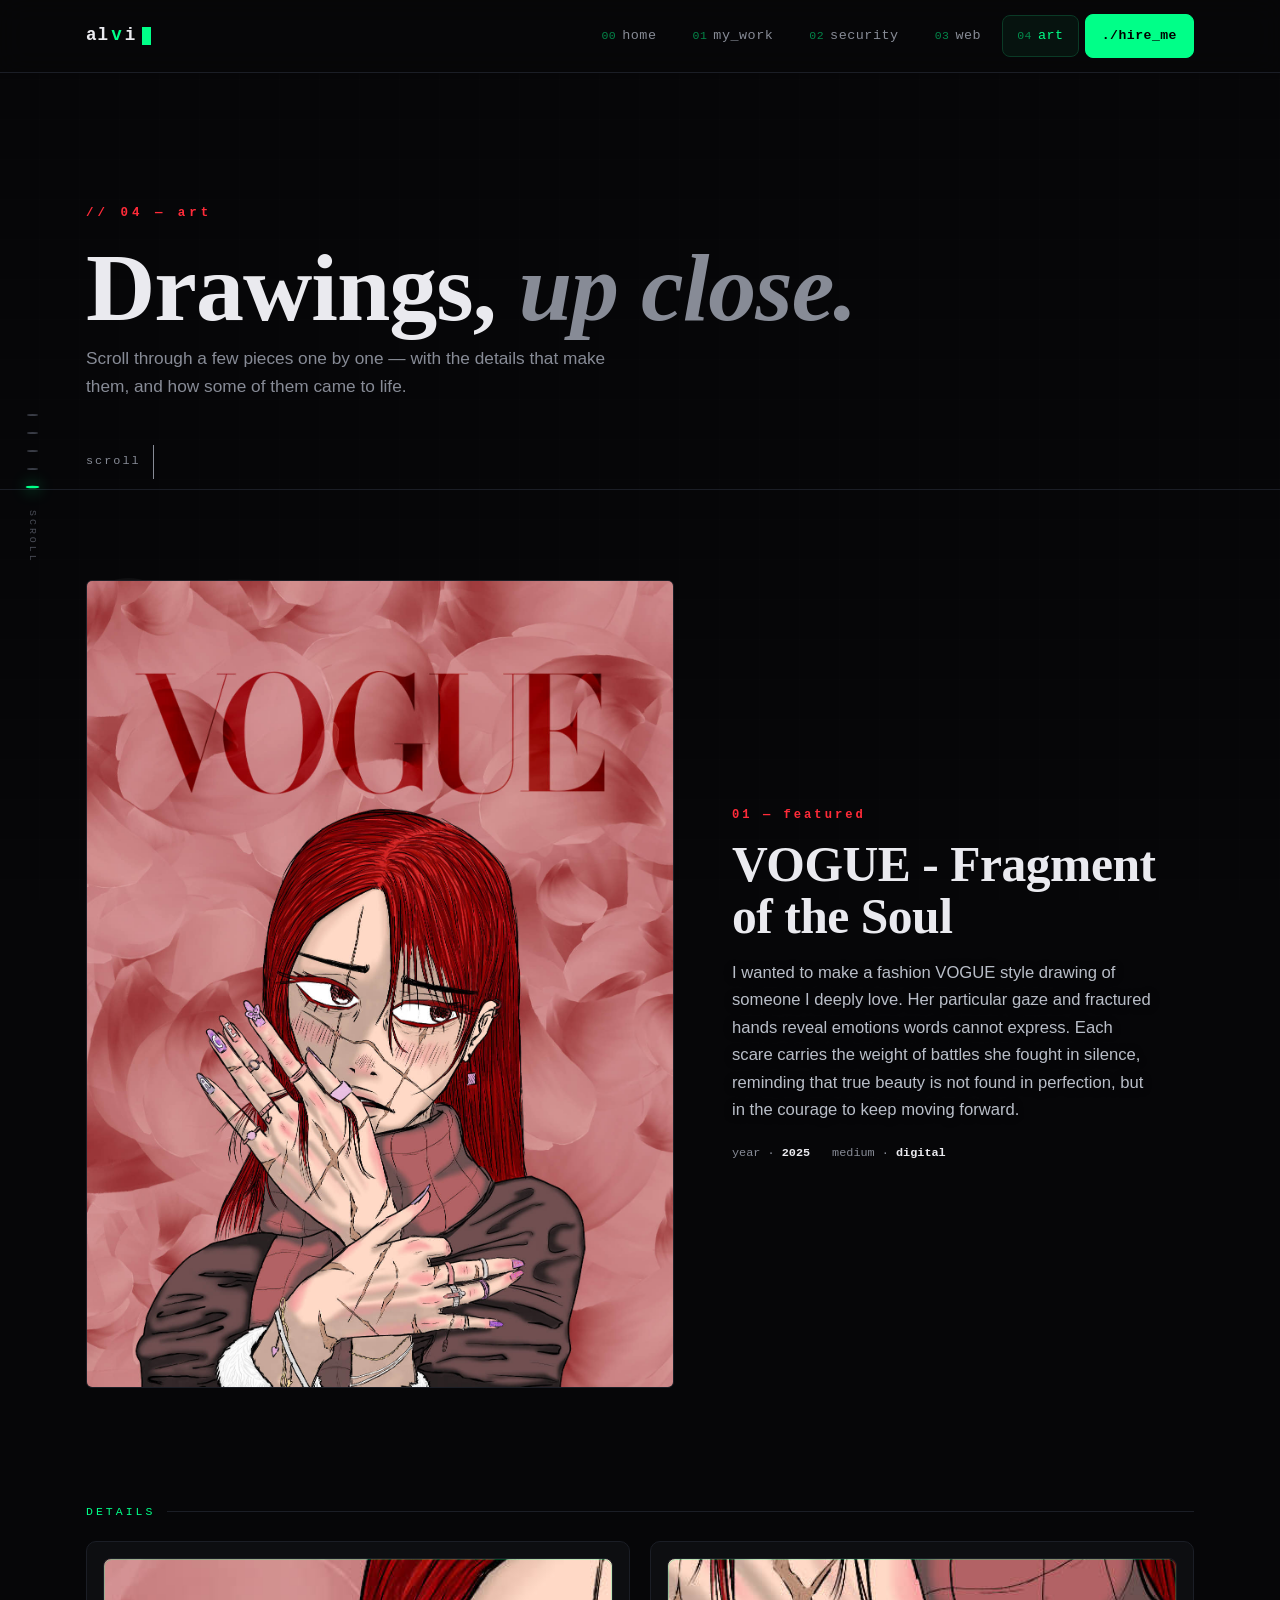
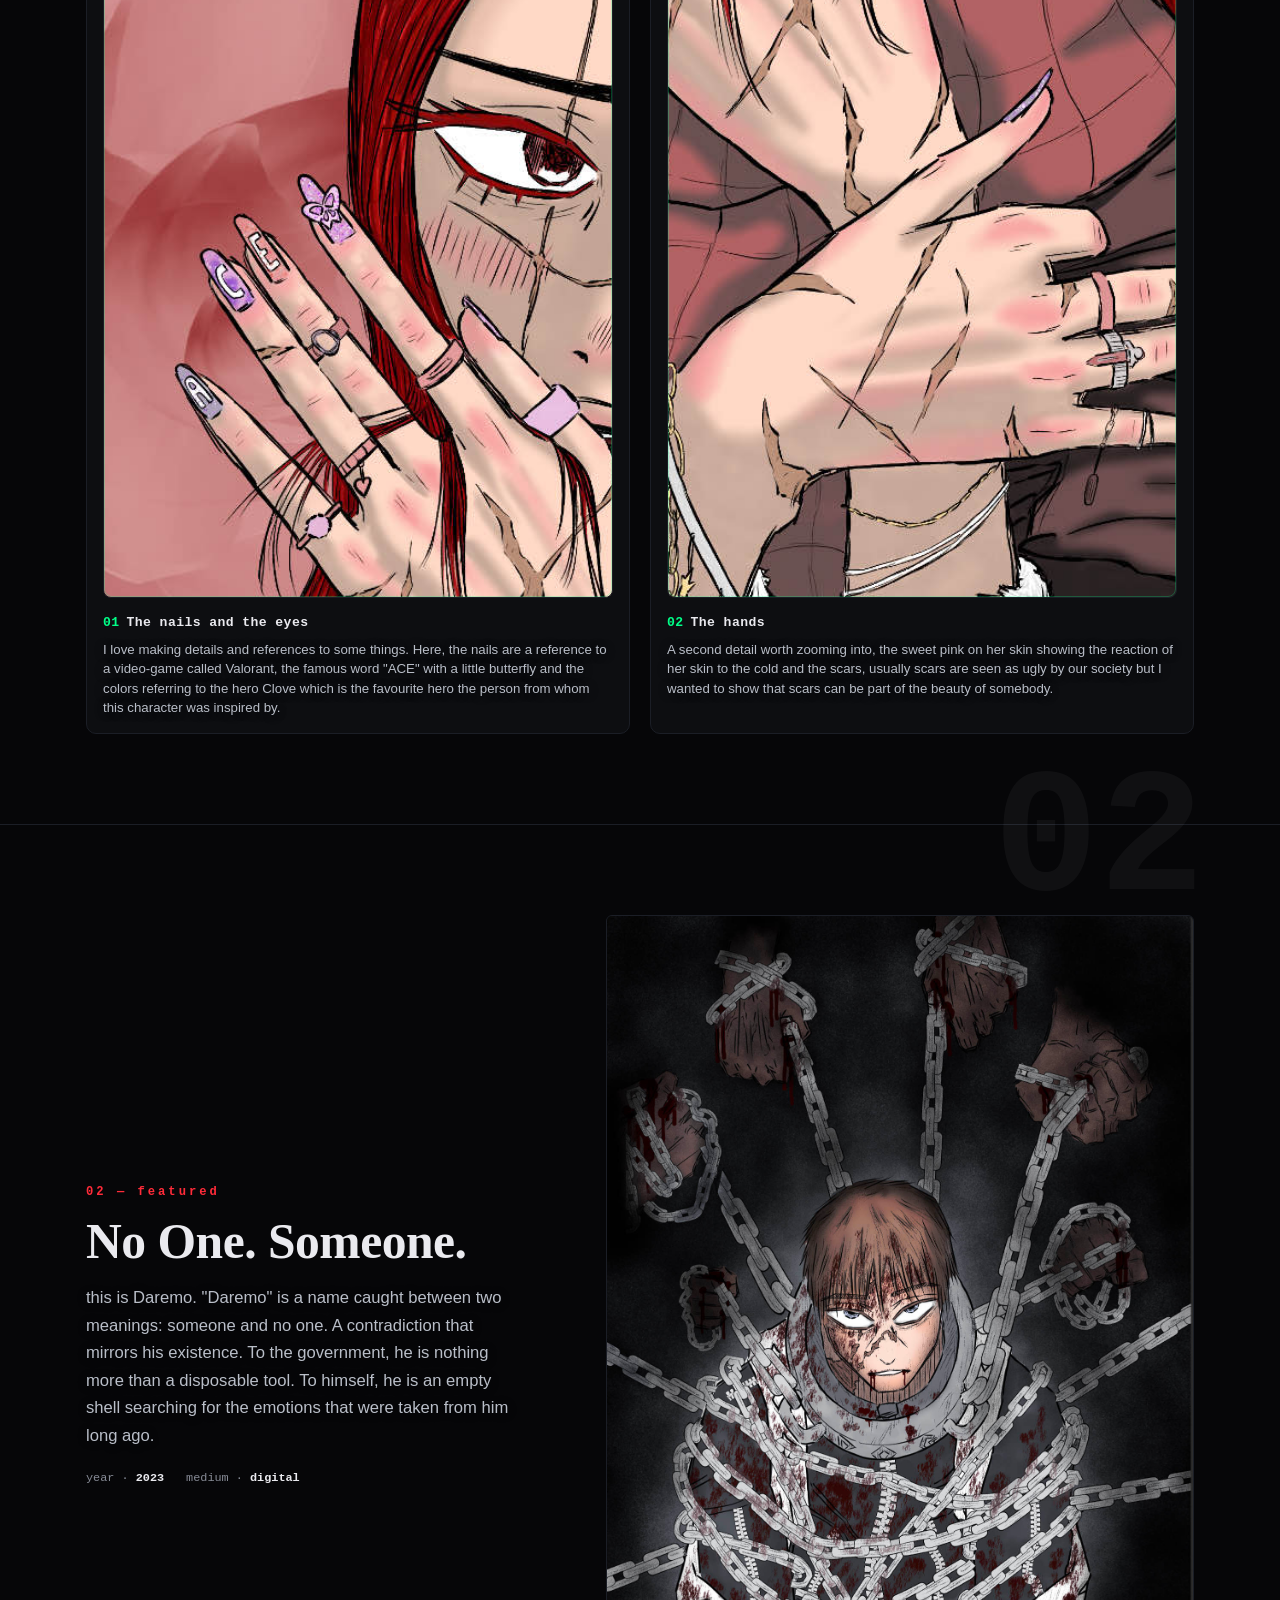
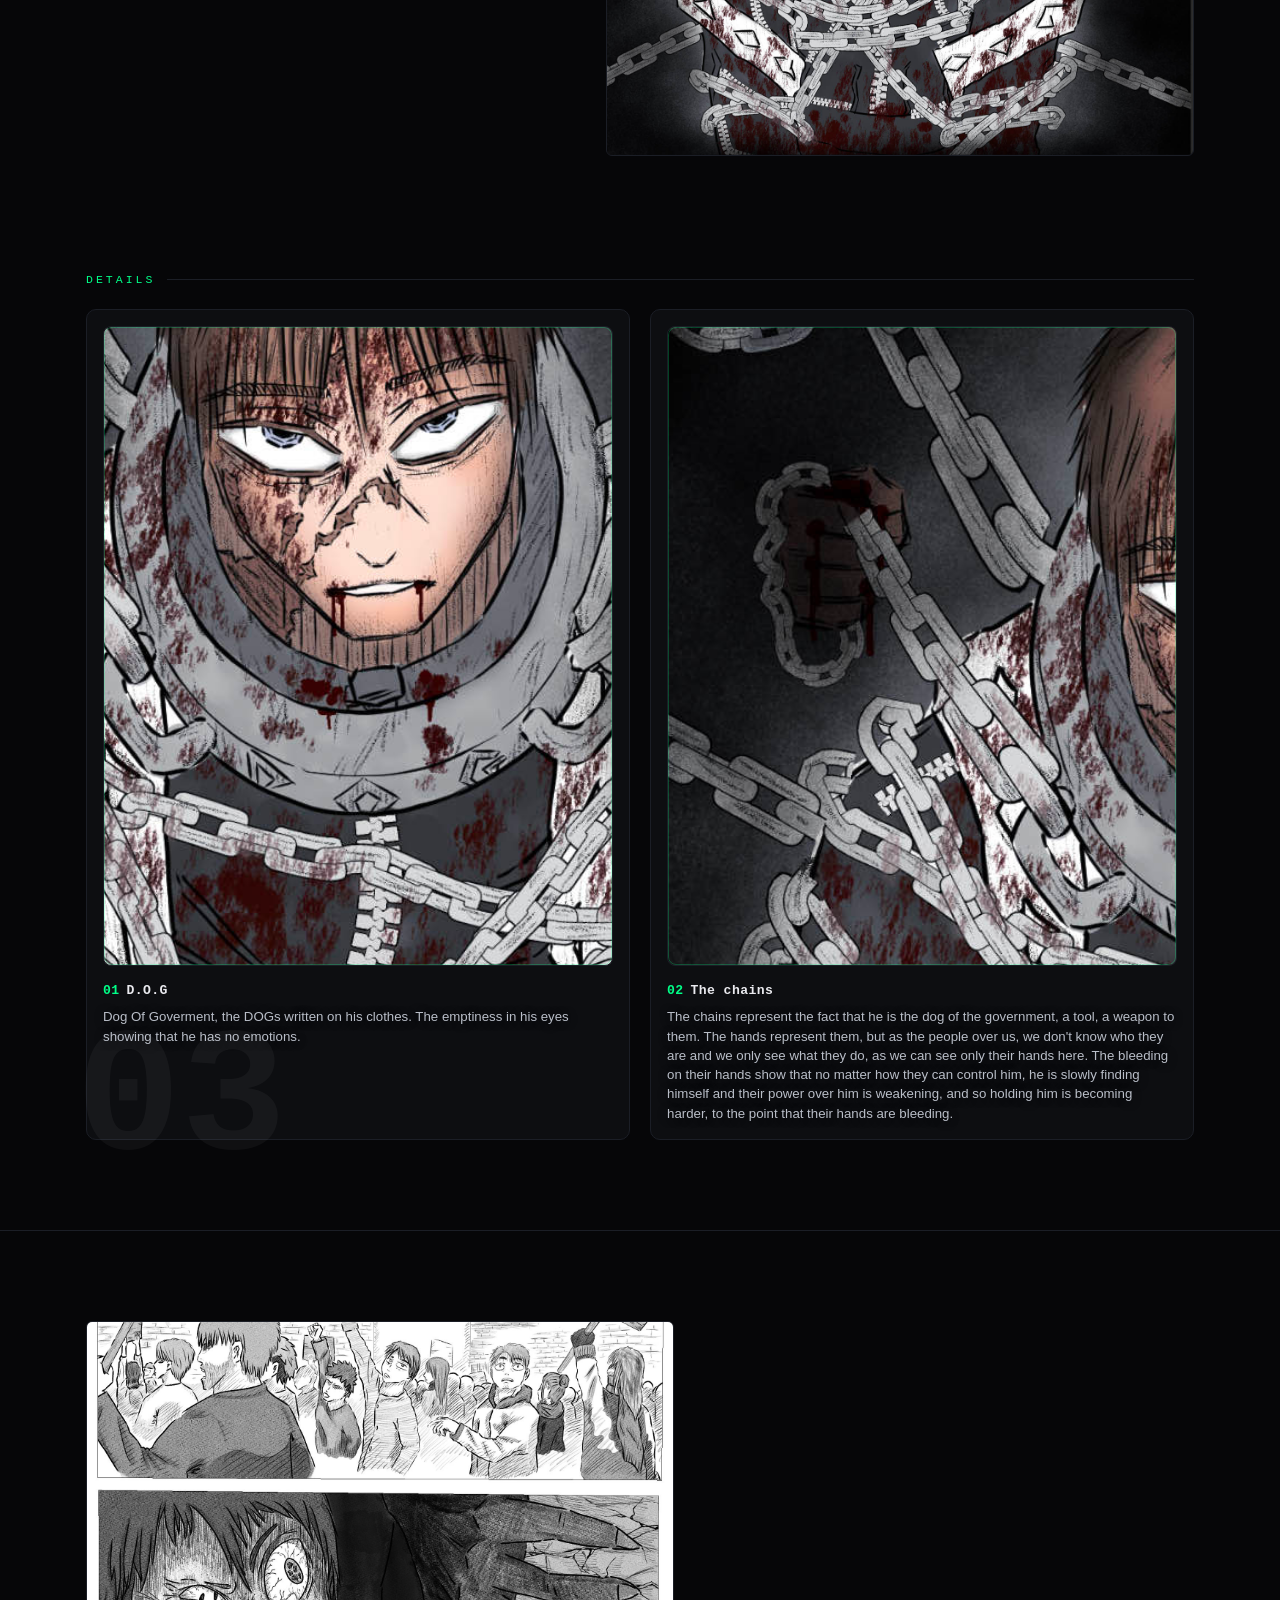
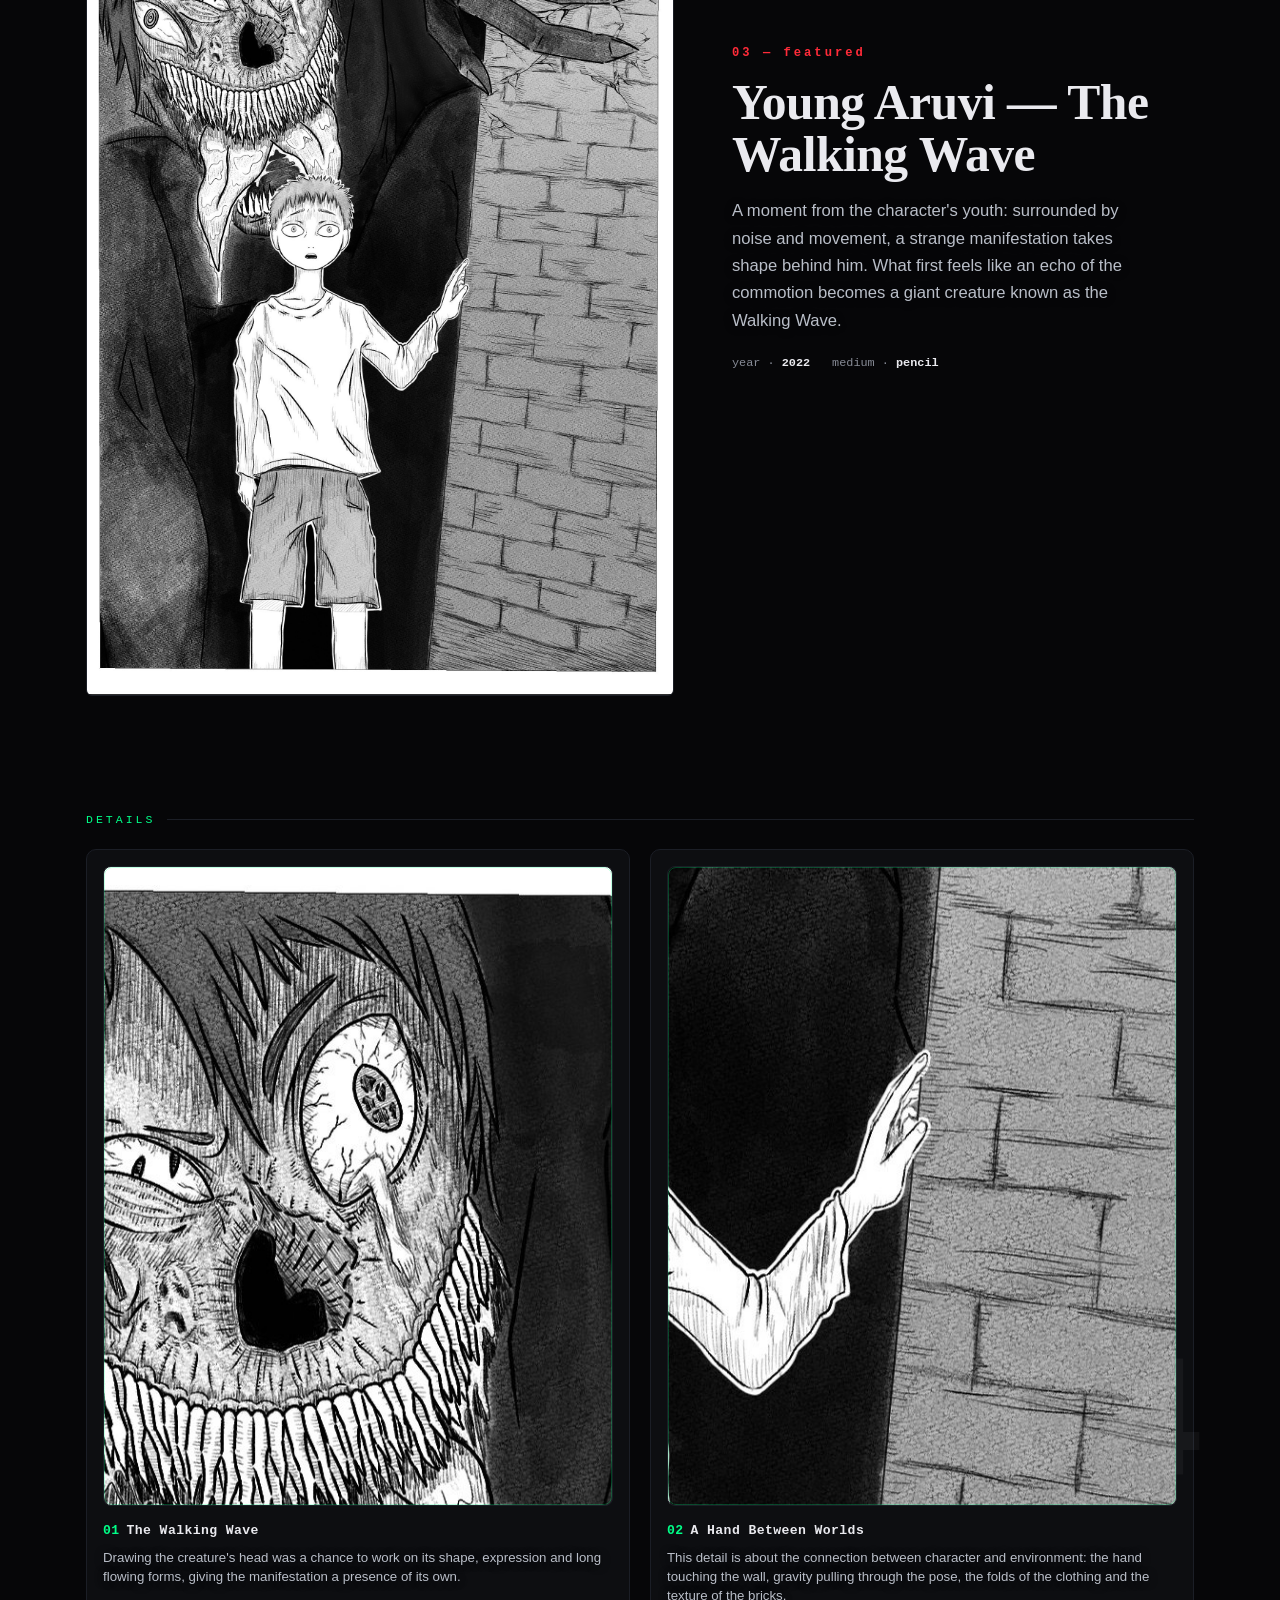
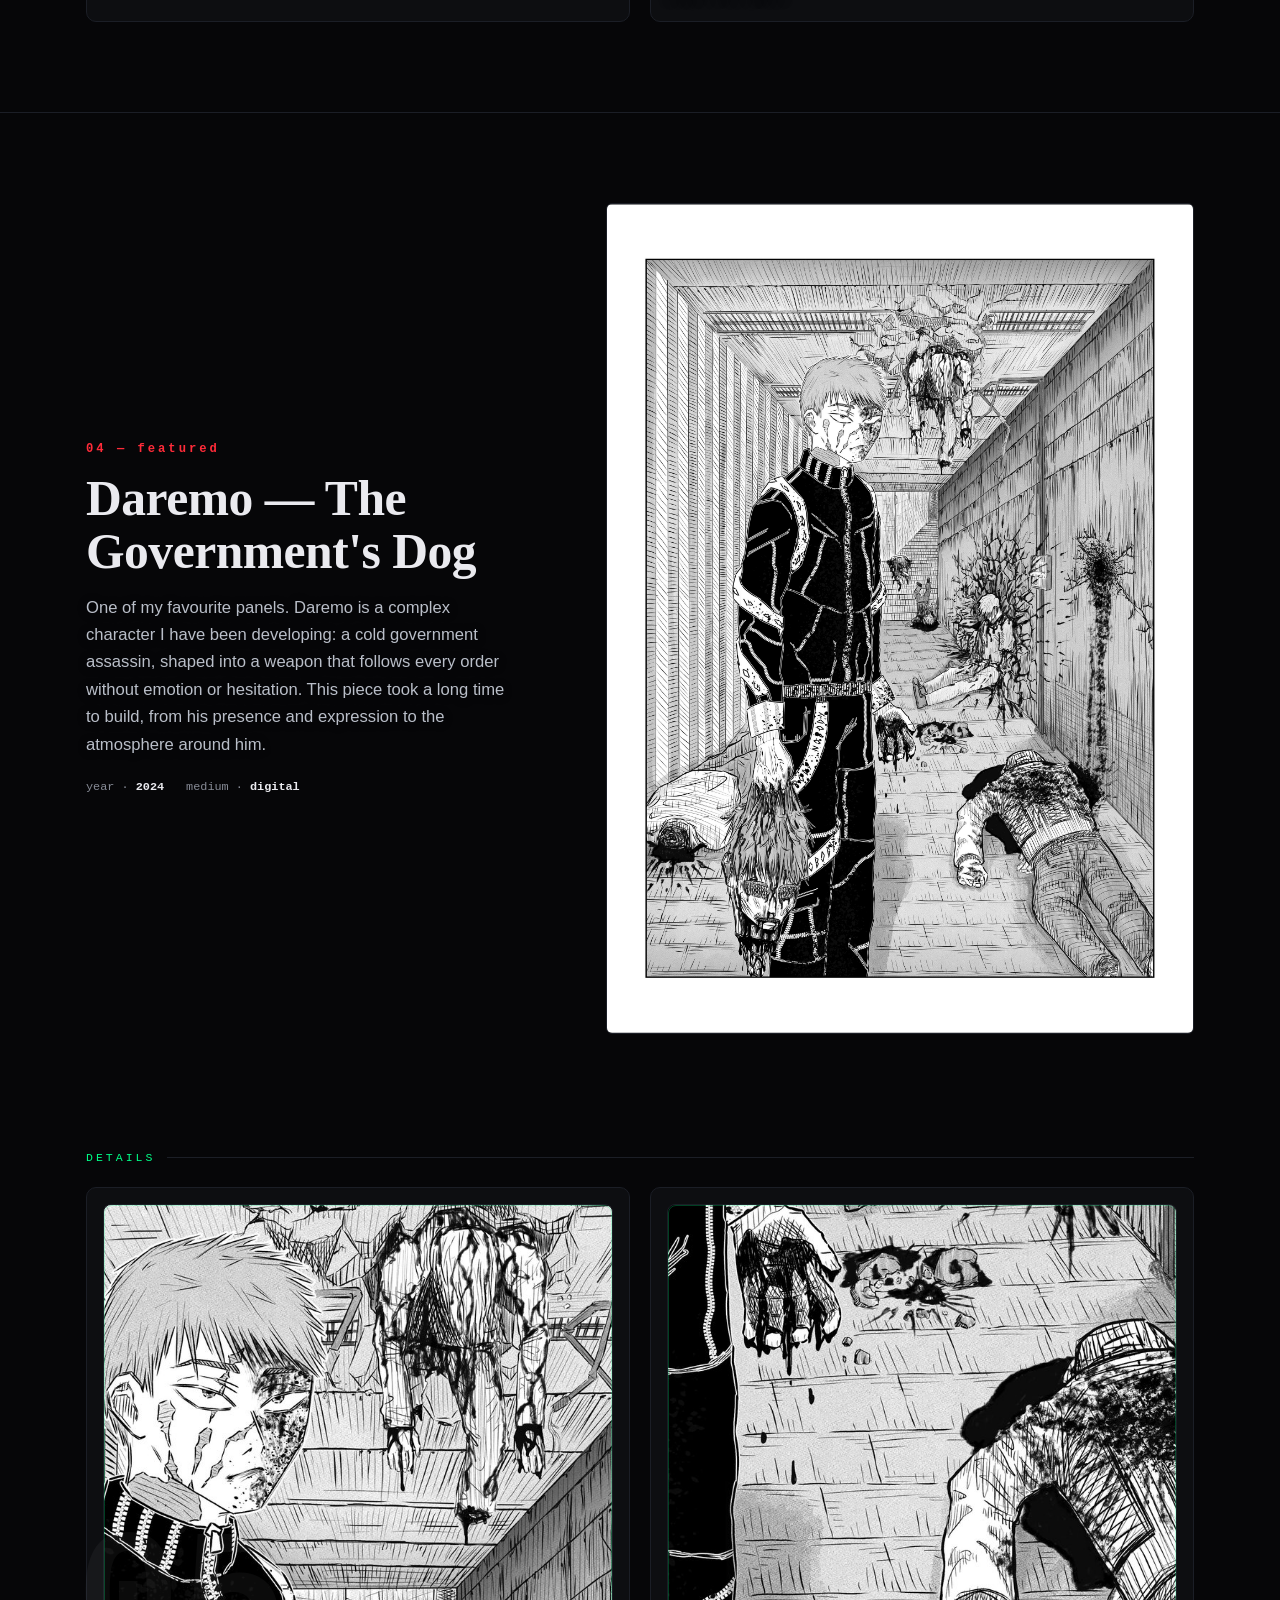
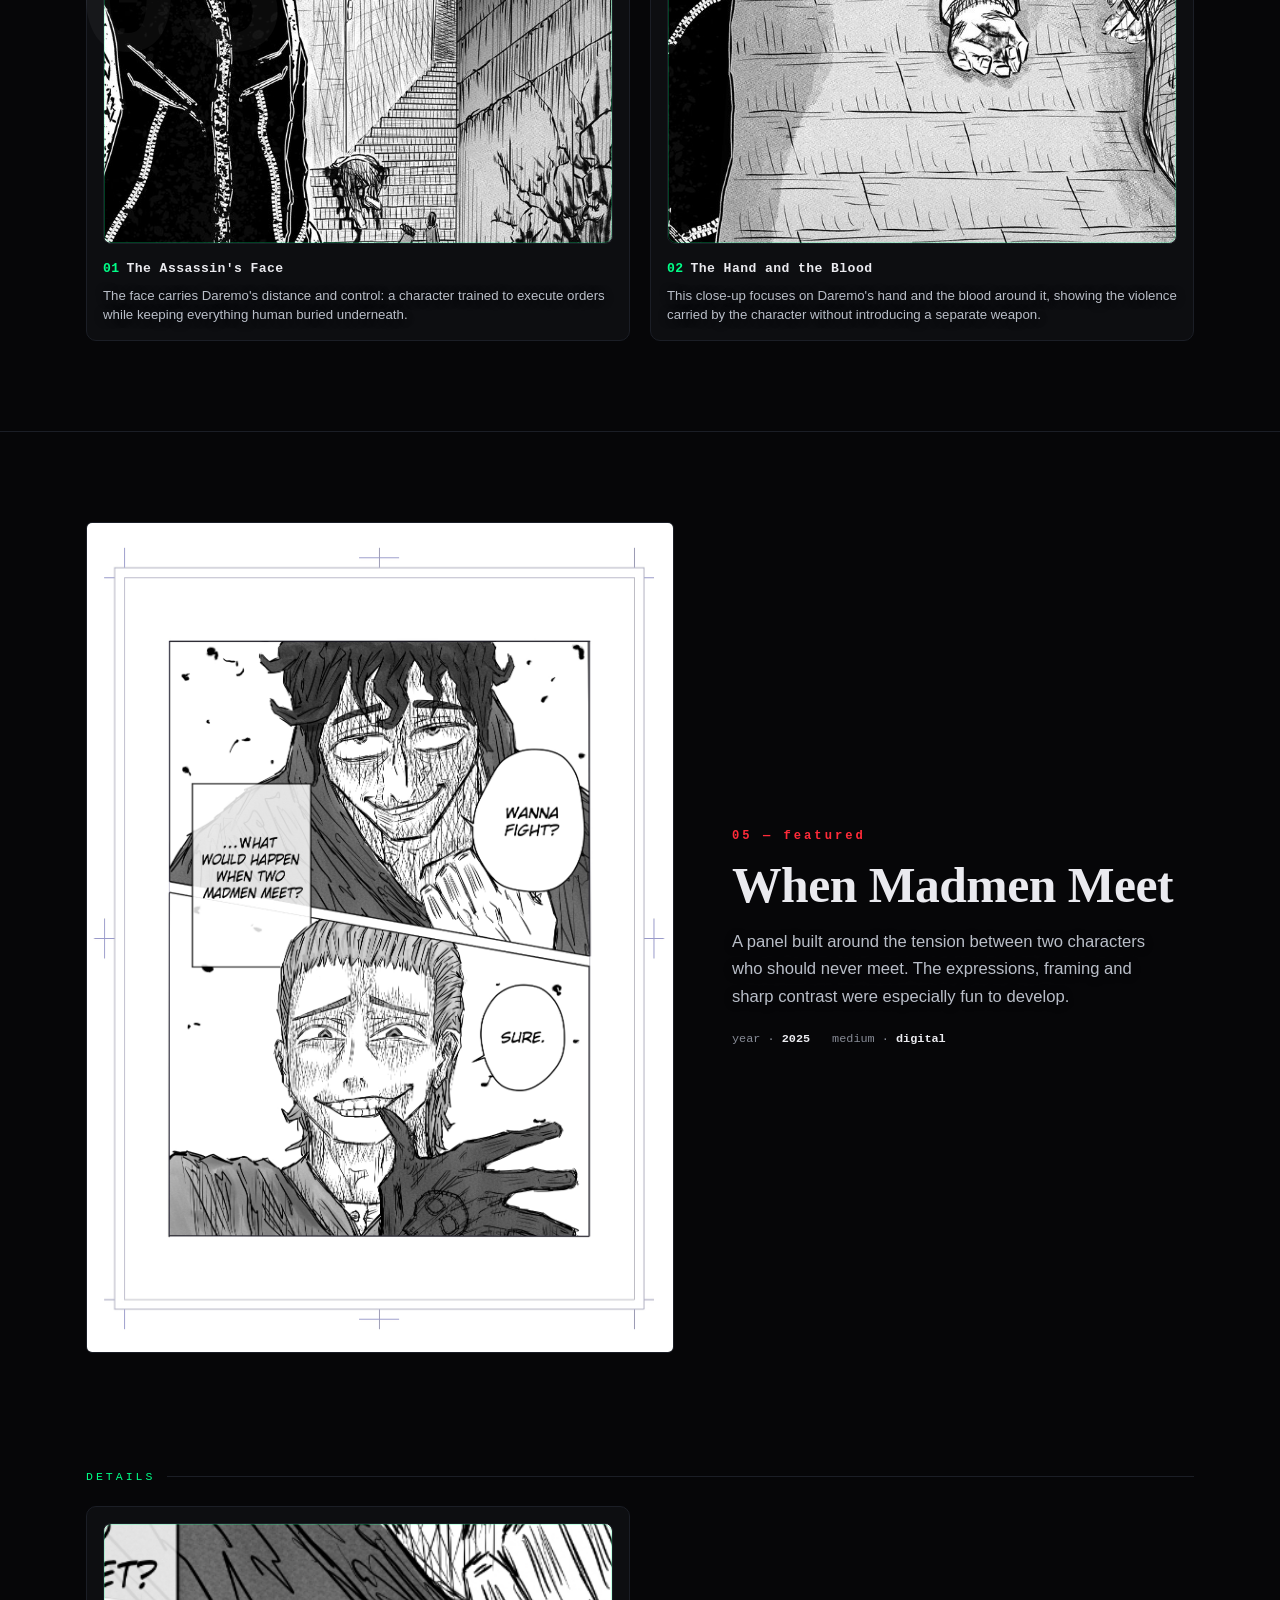
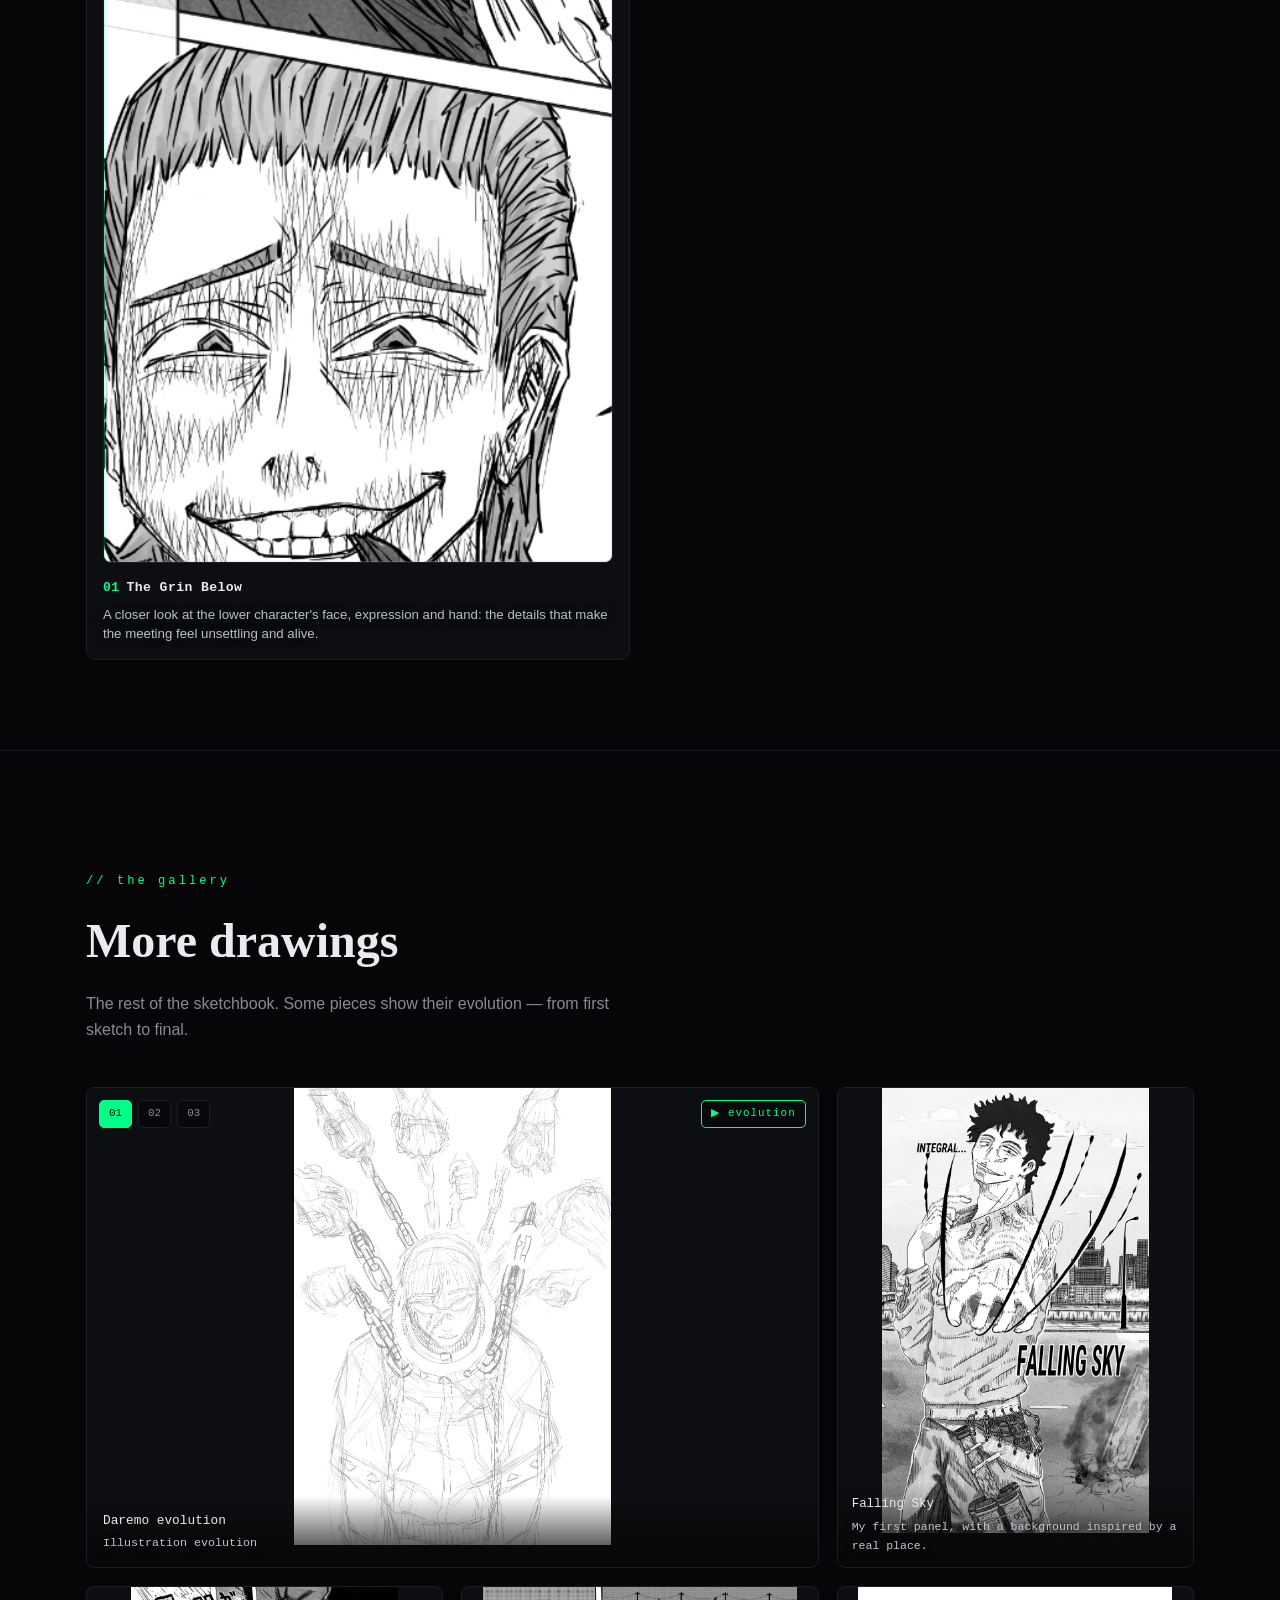
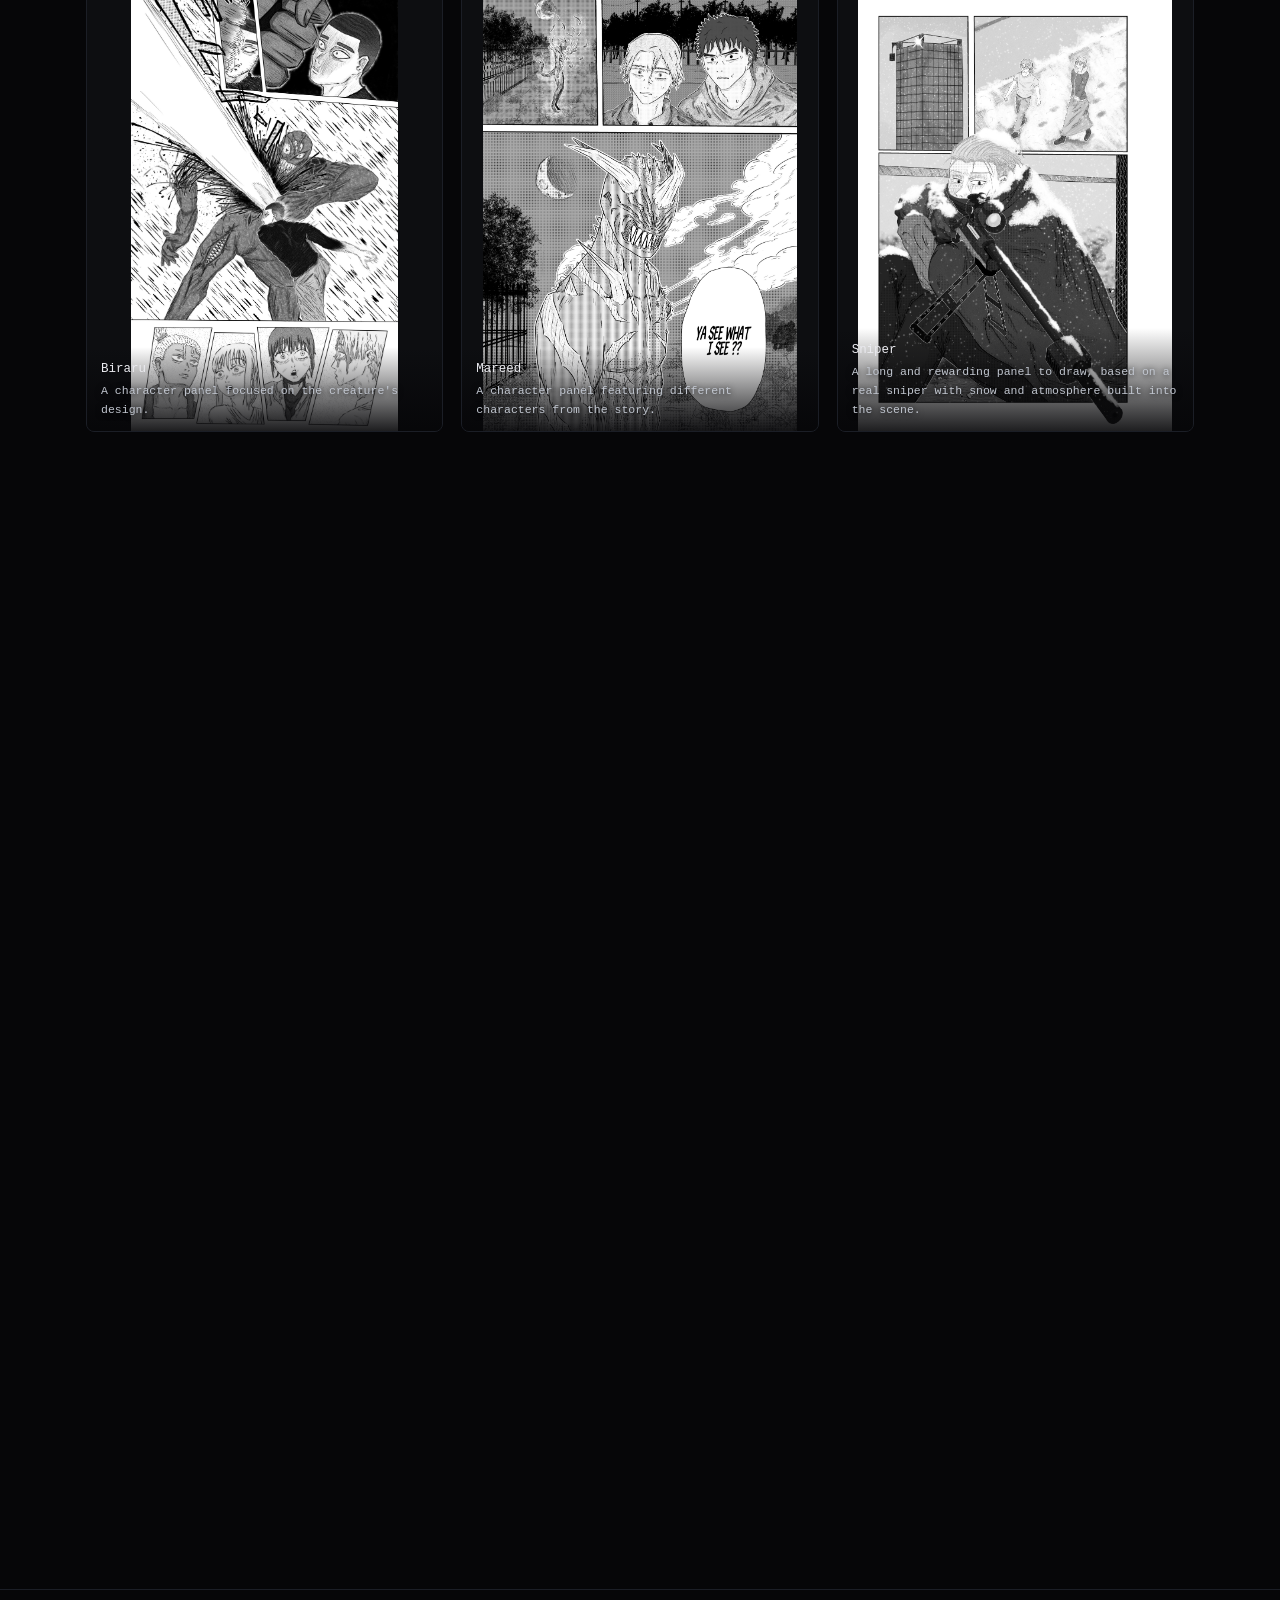
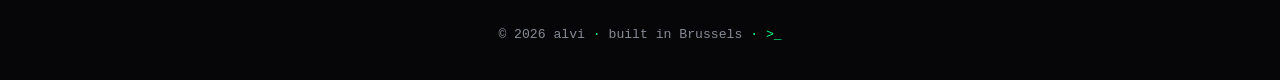
==== commit 03dd0b37: "Fix right-side featured images staying clipped on art page Co-Authored-By: Claude Opus 5.5 (1M conte" ====
--- a/pages/art.html
+++ b/pages/art.html
@@ -42,7 +42,7 @@
     clip-path:inset(0 100% 0 0);transform:scale(1.07);
     transition:clip-path 1.15s cubic-bezier(.76,0,.24,1),transform 1.35s cubic-bezier(.76,0,.24,1)}
   .feature[data-side="right"] .imgbox img{clip-path:inset(0 0 0 100%)}
-  .imgbox.in img{clip-path:inset(0 0 0 0);transform:scale(1)}
+  .feature .imgbox.in img{clip-path:inset(0 0 0 0);transform:scale(1)}
 
   .feat-text .k{font-family:var(--mono);color:var(--red);letter-spacing:3px;font-size:.76rem;font-weight:700}
   .feat-text h2{font-family:var(--serif);font-size:clamp(2rem,4vw,3.1rem);font-weight:700;letter-spacing:-.5px;margin:14px 0 16px;line-height:1.05}
